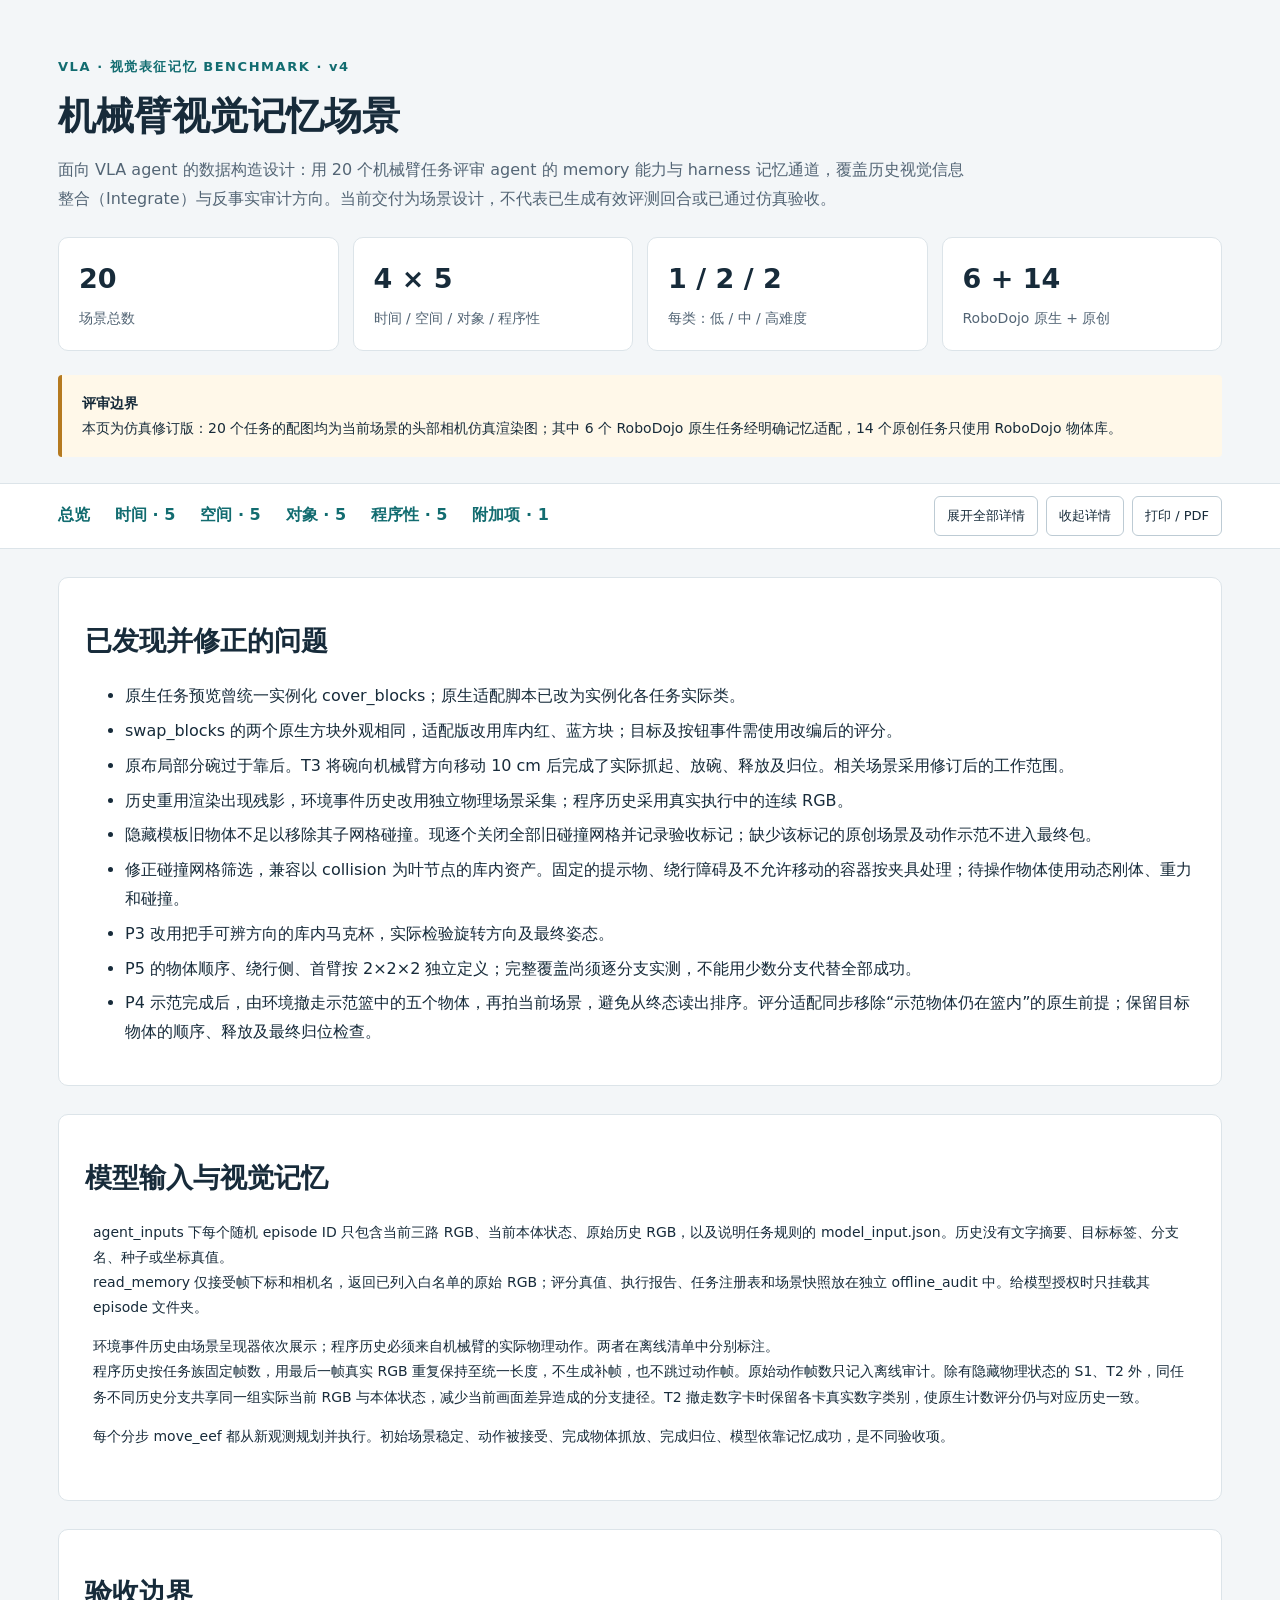
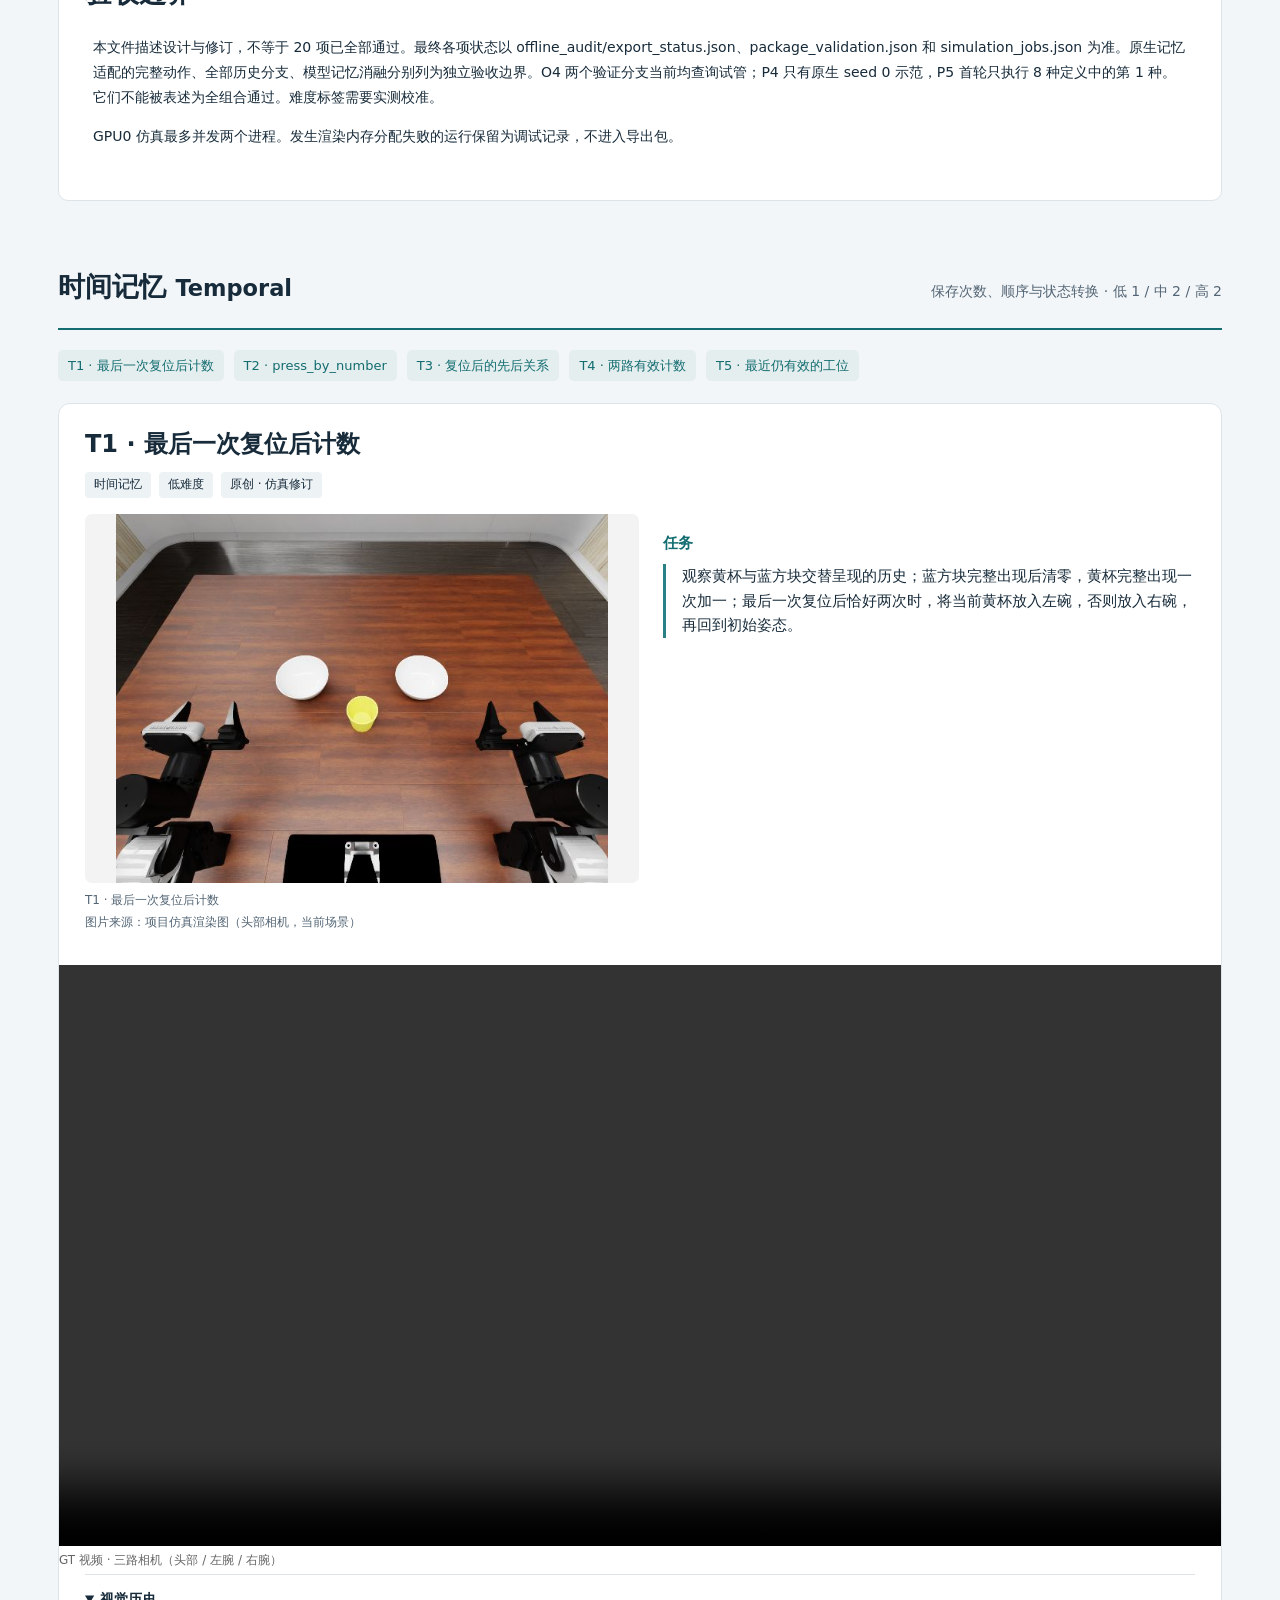
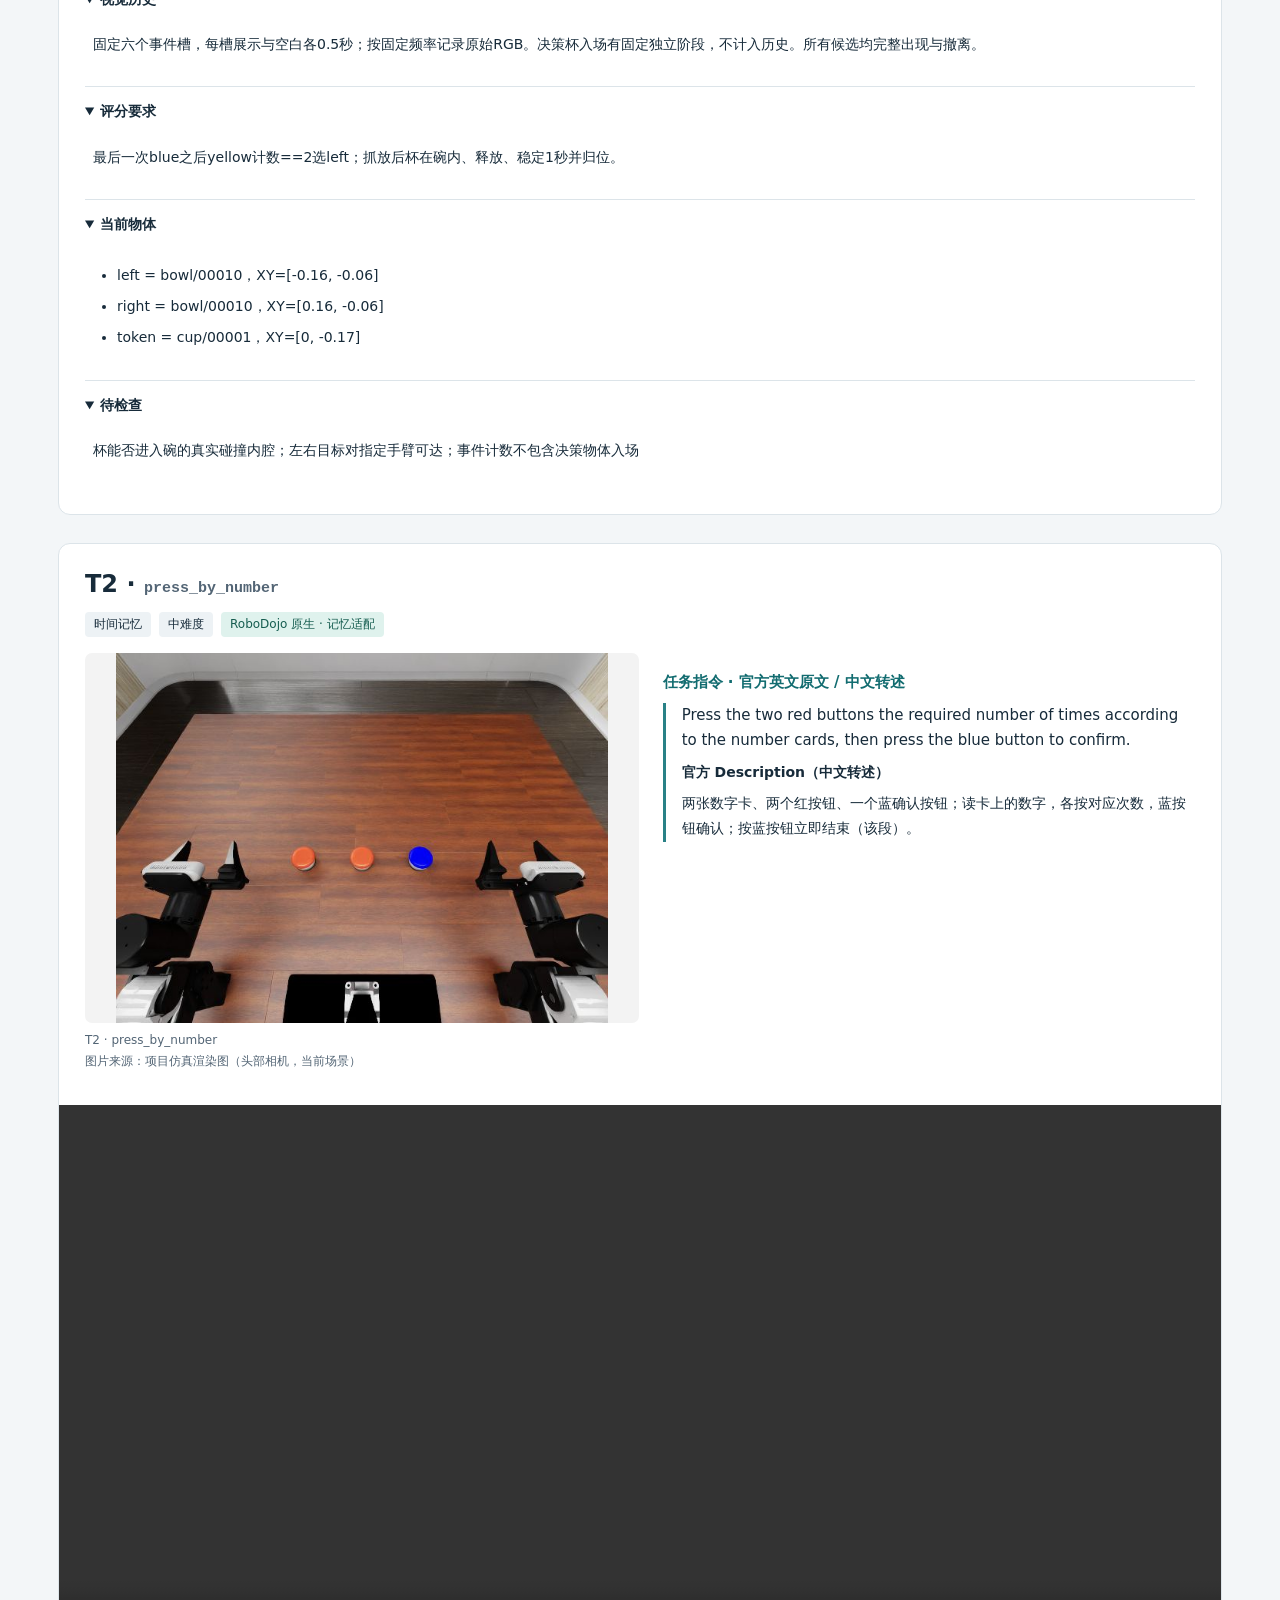
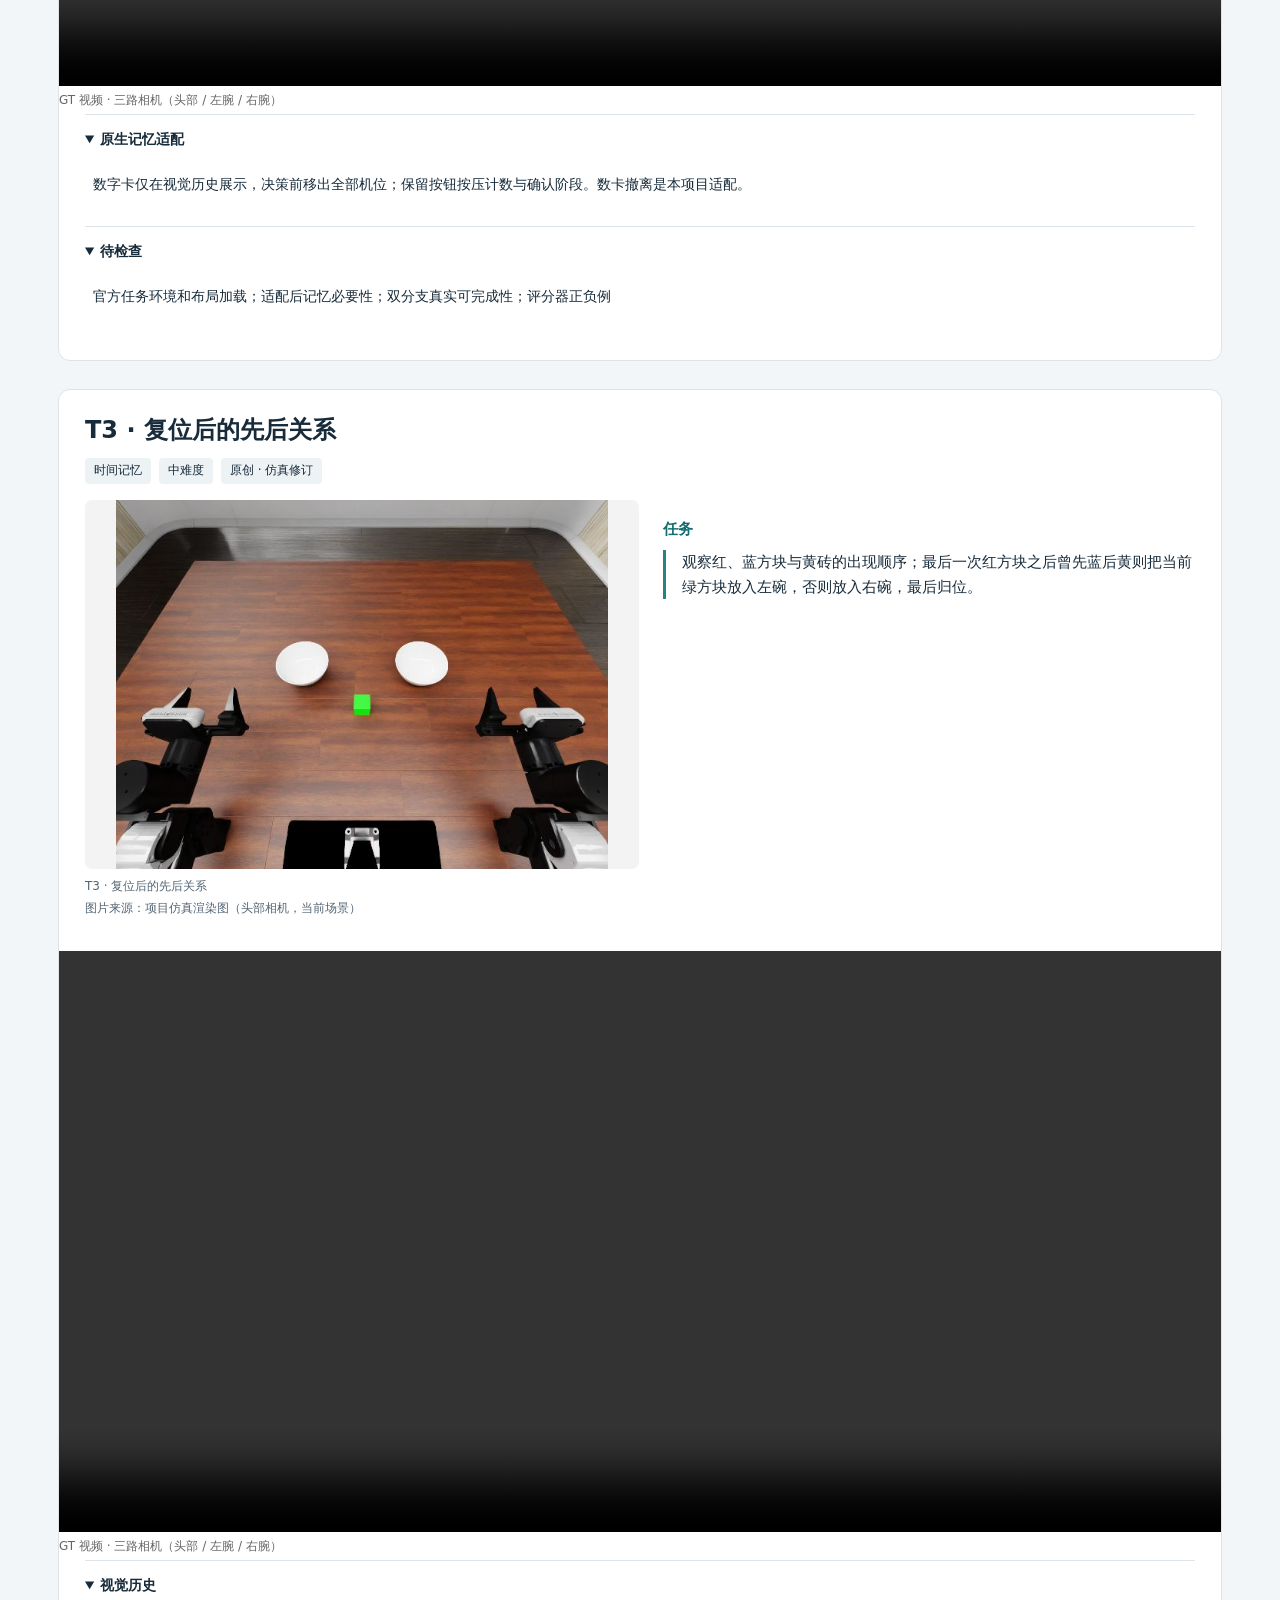
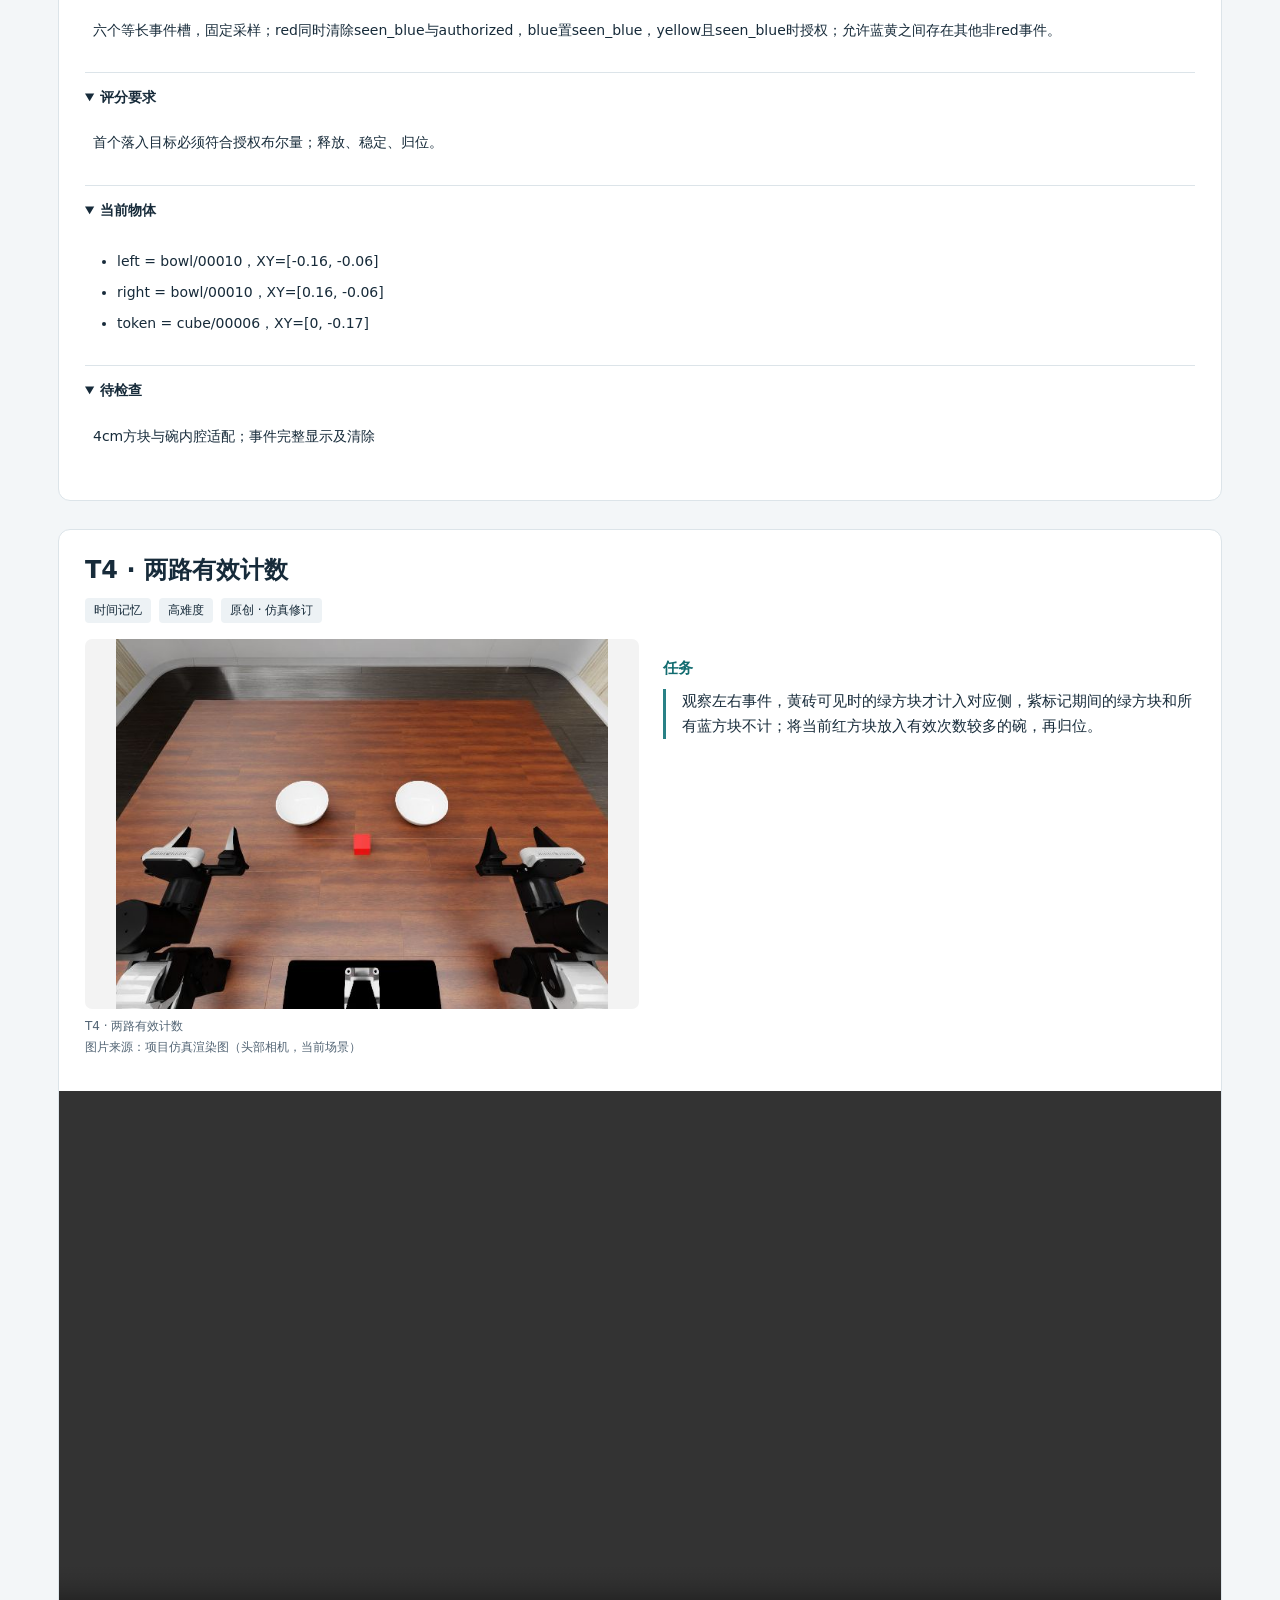
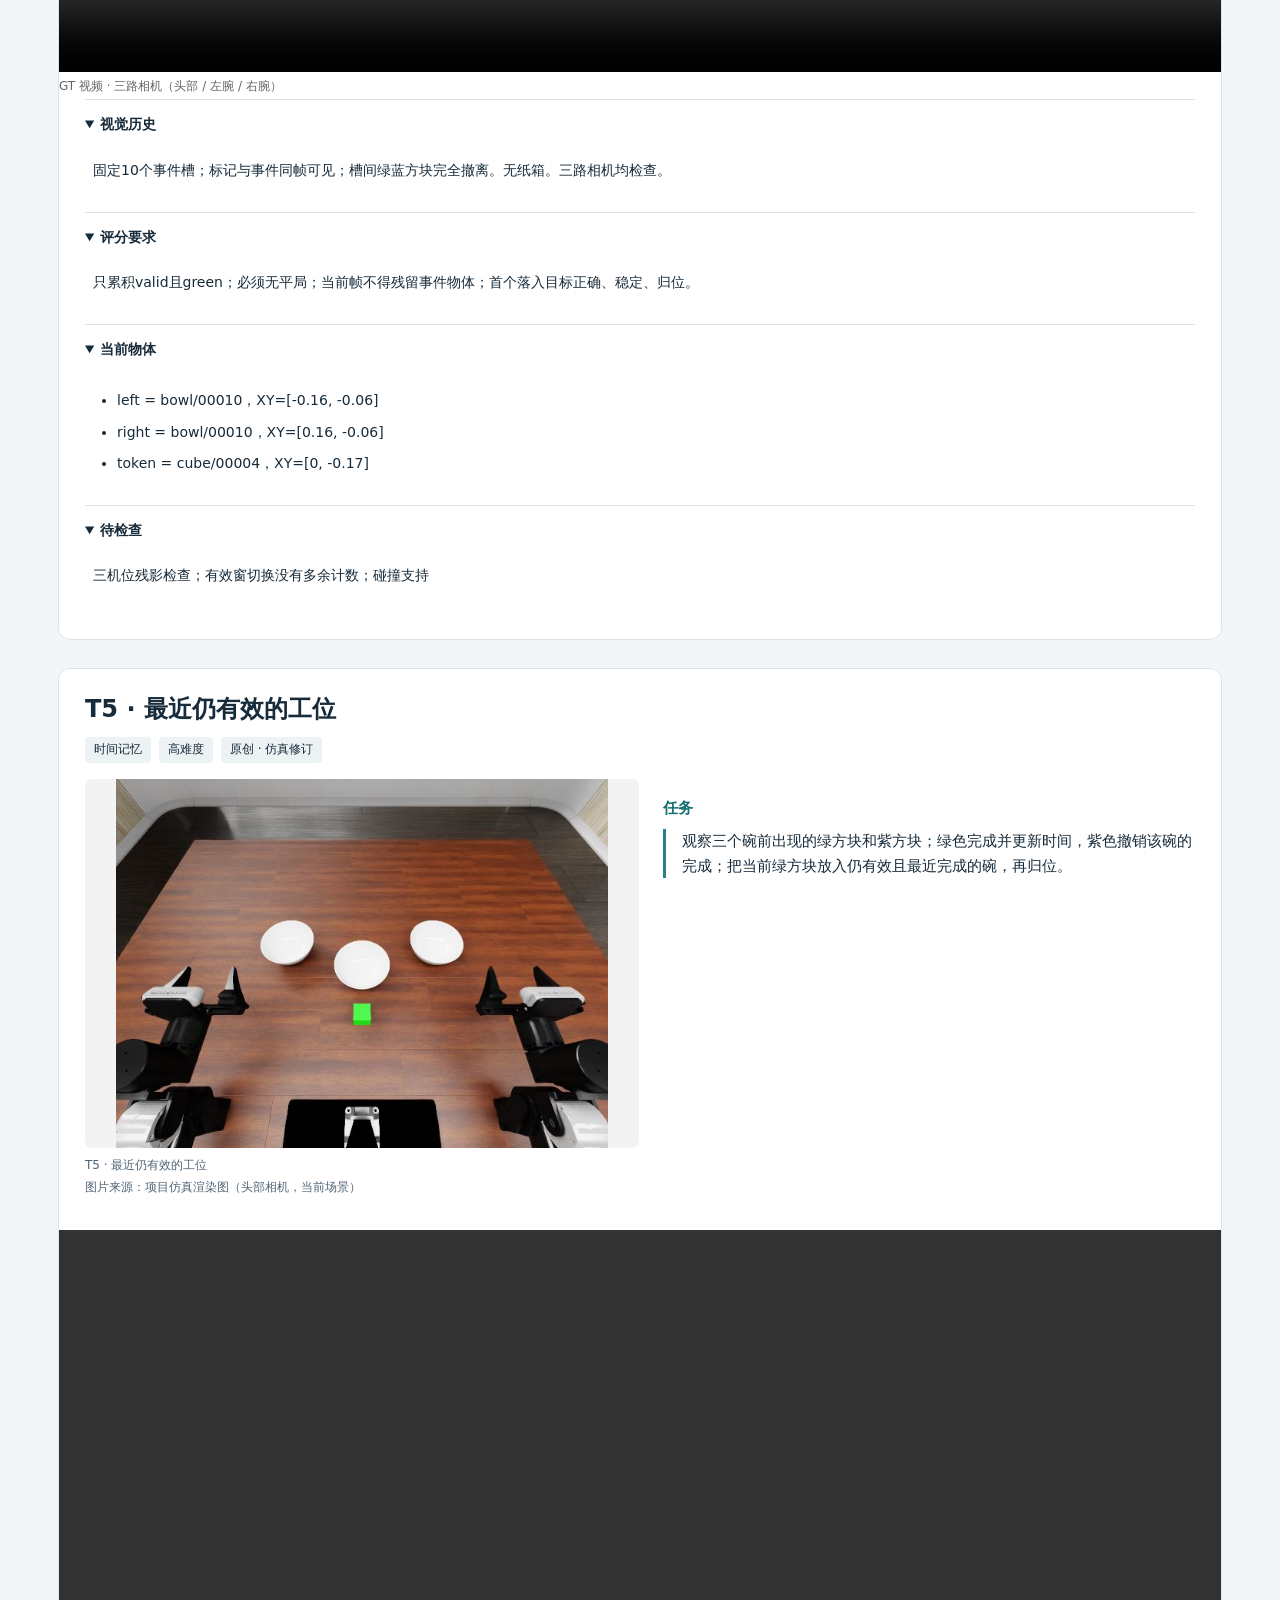
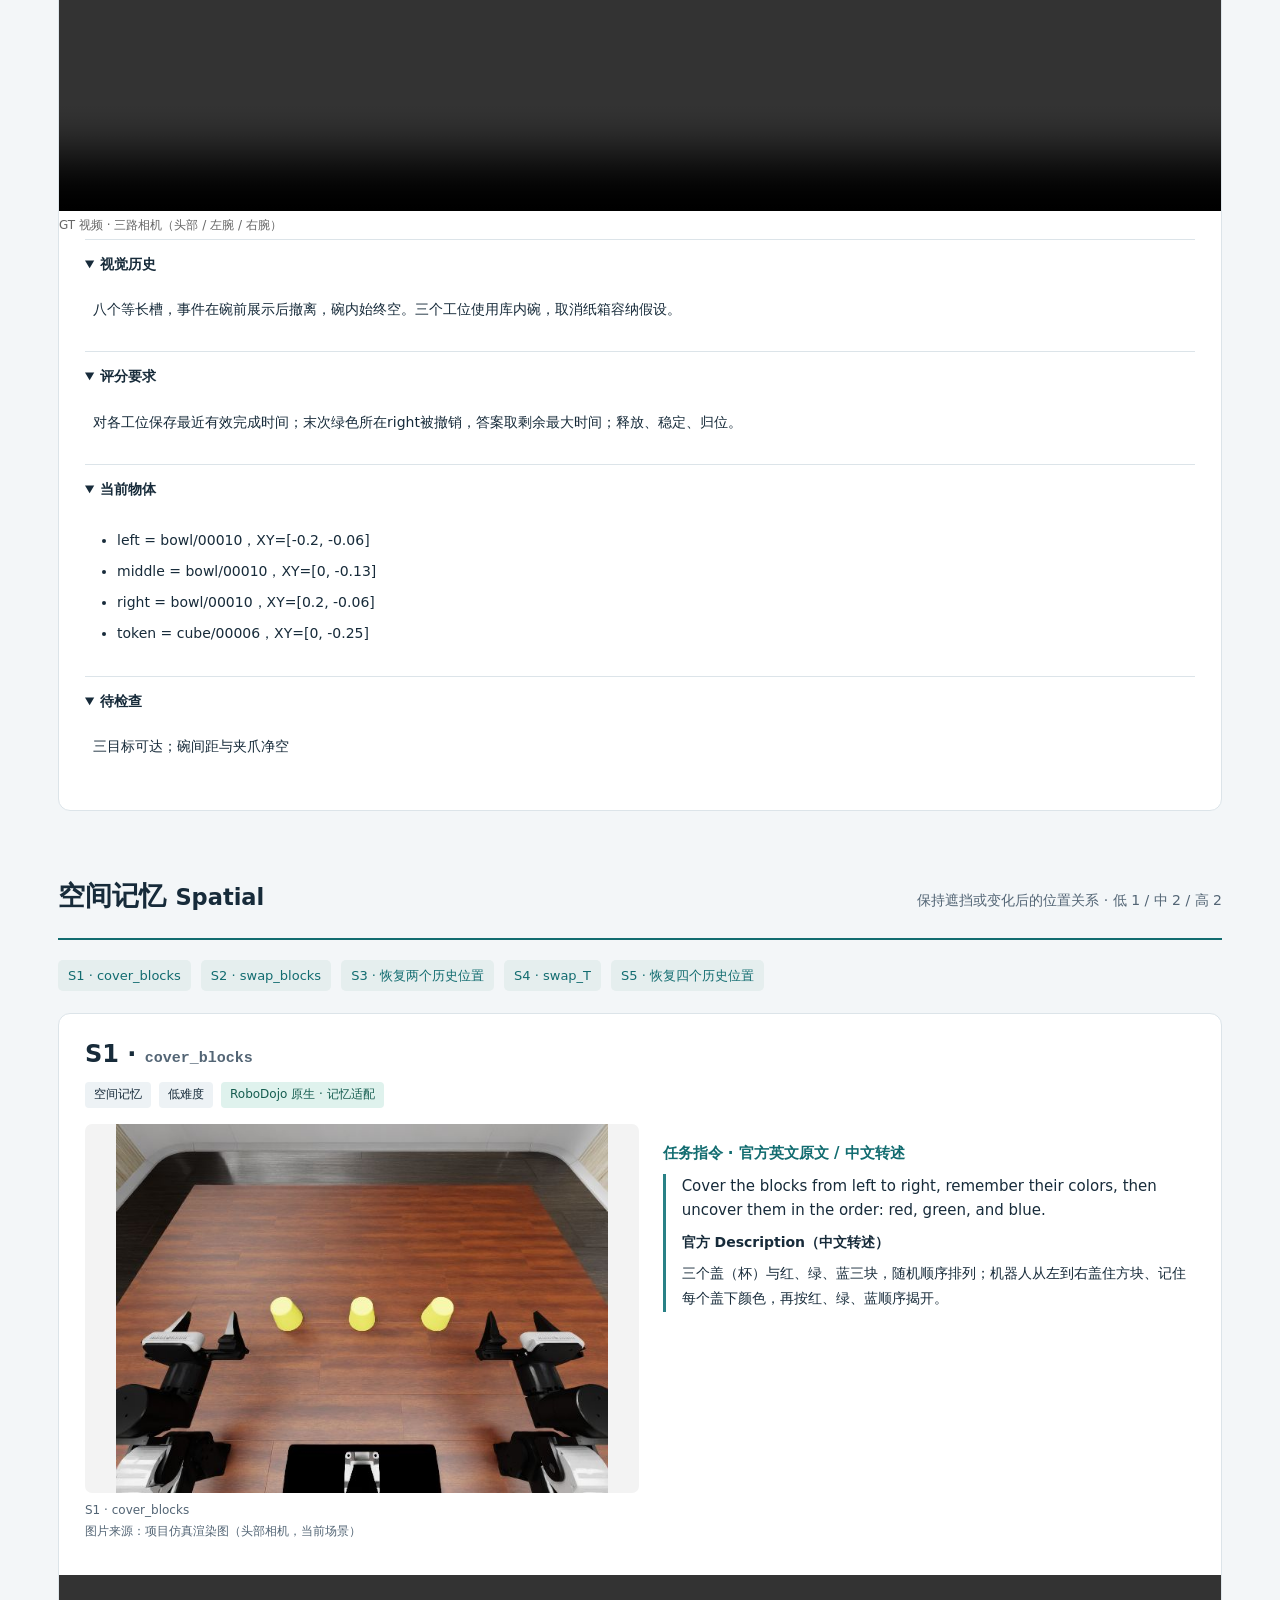
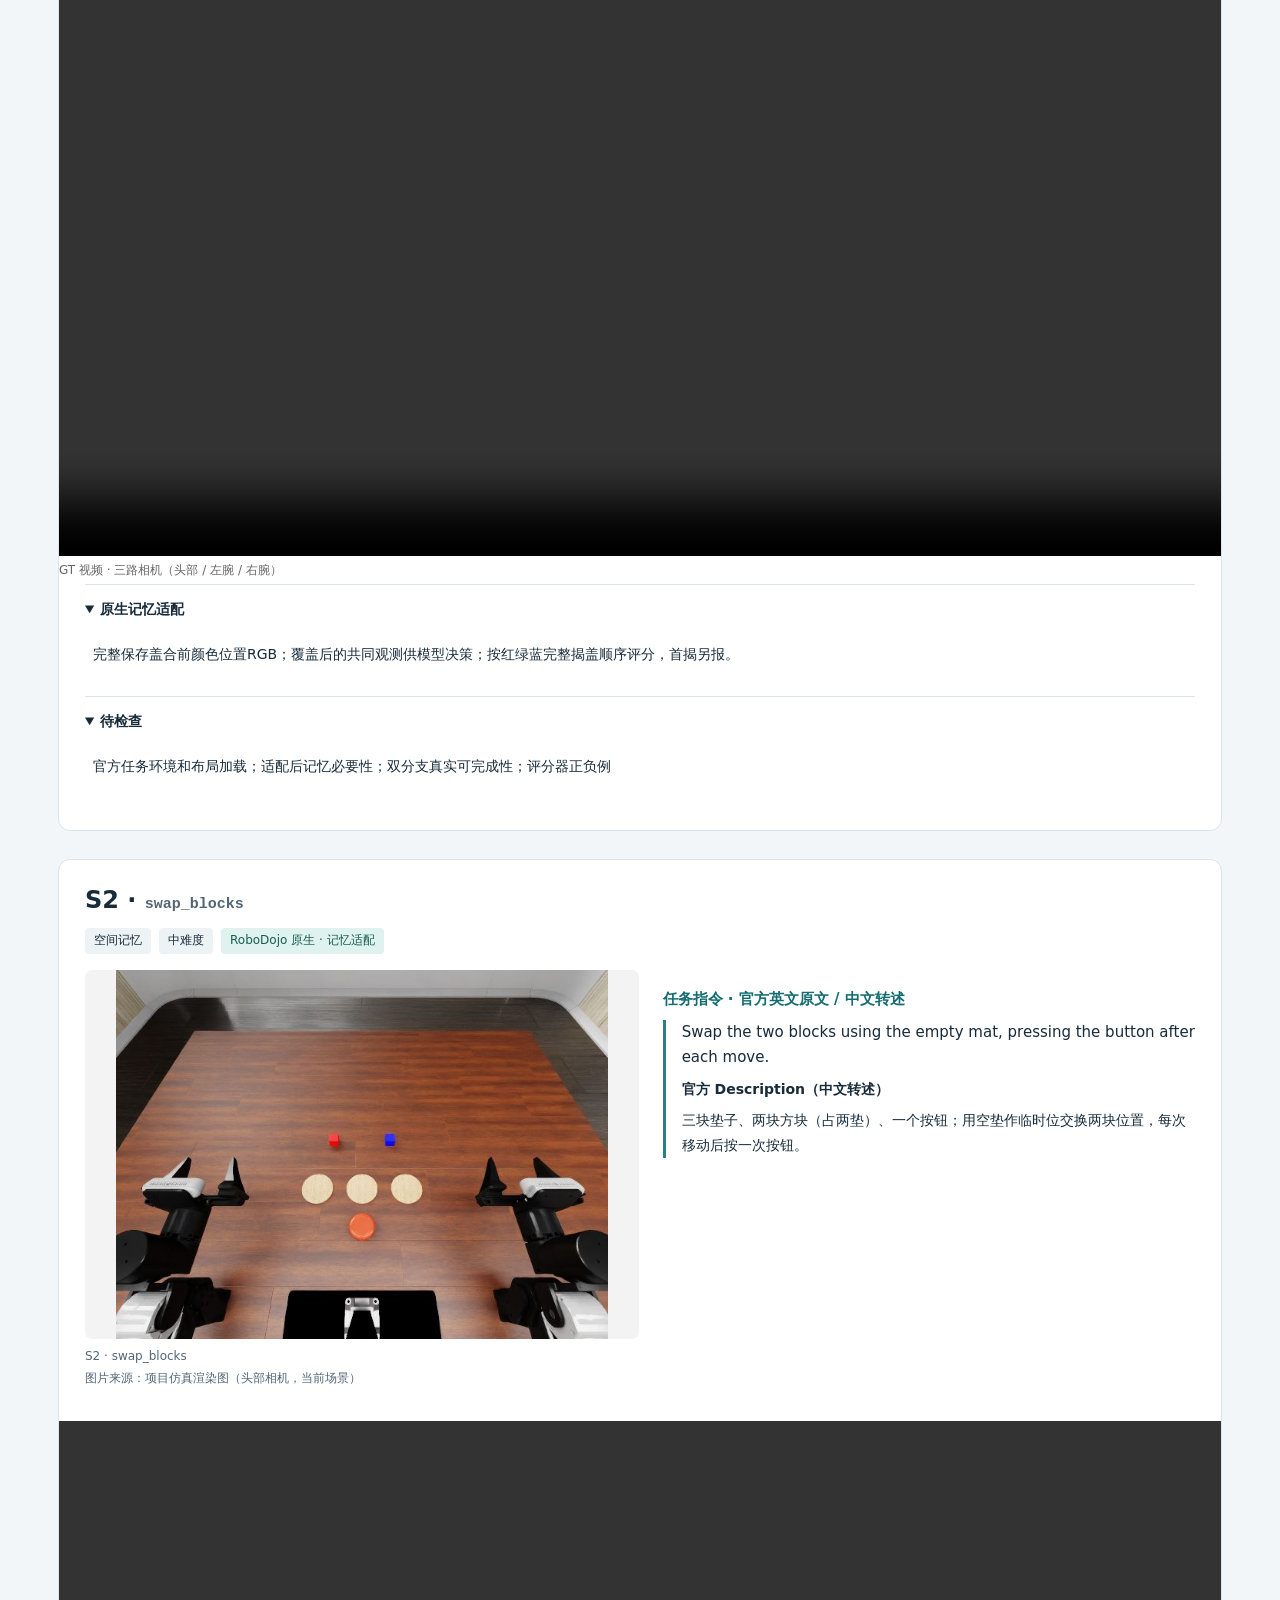
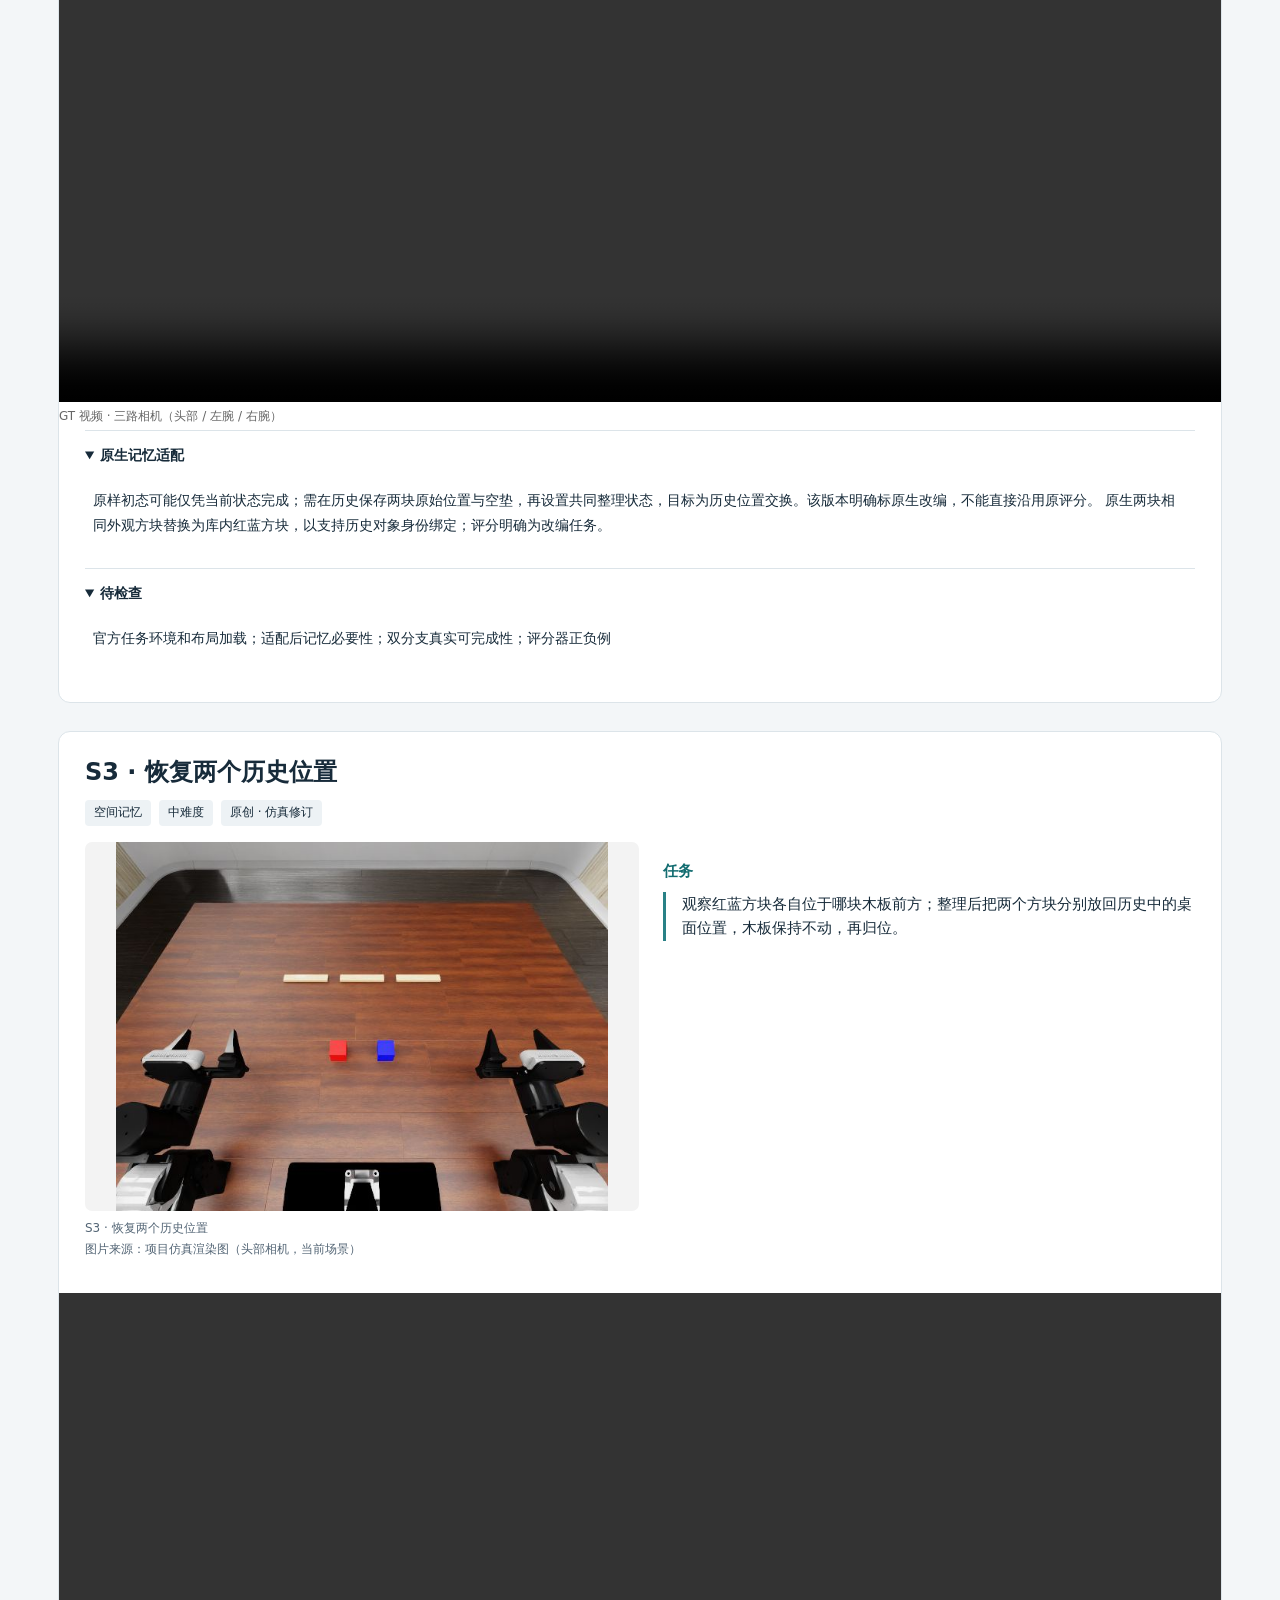
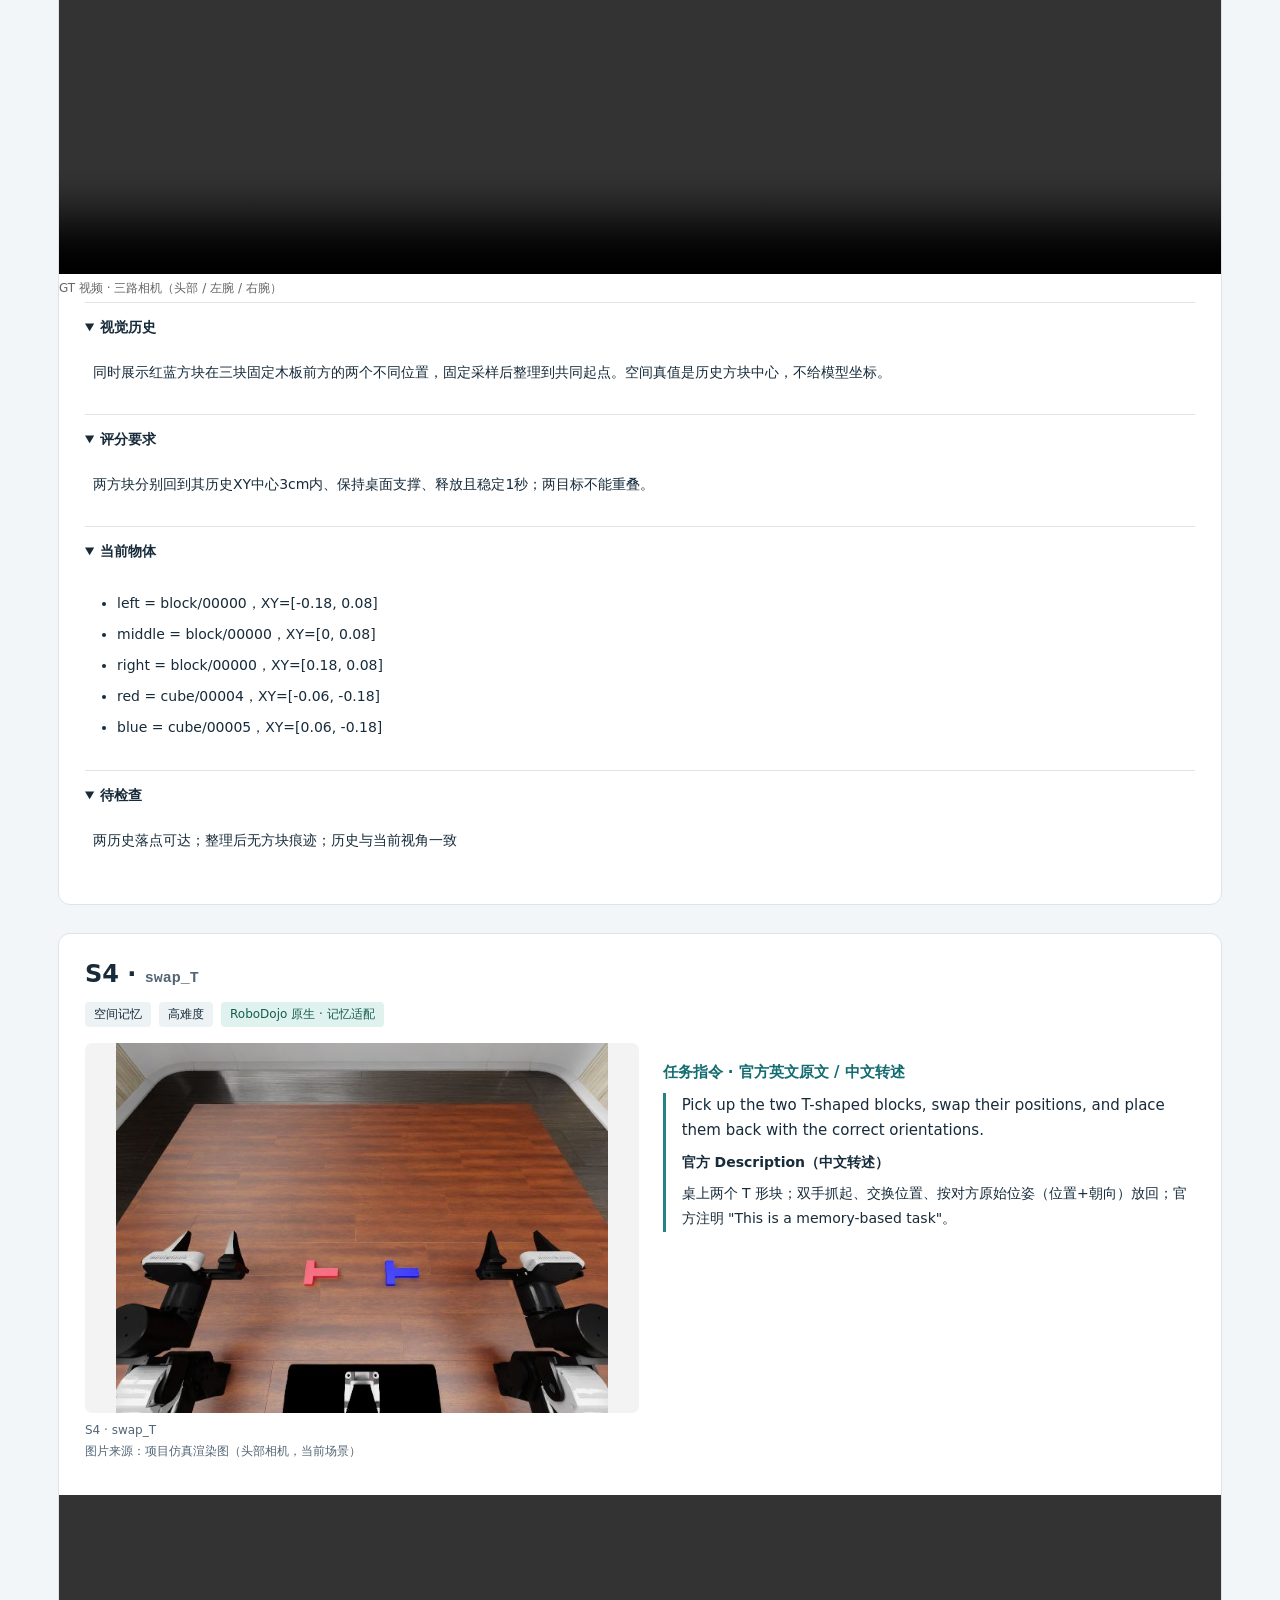
==== scenarios/index.html @ 6e8a07eb "scenarios: add GT video blocks to P4, S2, S5 — all 20 cards covered" ====
<!doctype html><html lang="zh-CN"><head><meta charset="utf-8"><meta name="viewport" content="width=device-width, initial-scale=1"><title>机械臂视觉记忆场景 v4 · 20 场景评审</title><style>
:root{--ink:#172b3a;--muted:#536575;--line:#dce4e9;--accent:#126c70;--paper:#fff;--bg:#f3f6f8}*{box-sizing:border-box}html{scroll-padding-top:85px}body{margin:0;background:var(--bg);color:var(--ink);font:16px/1.8 system-ui,-apple-system,"Segoe UI","Microsoft YaHei",sans-serif}a{color:var(--accent);text-decoration:none}a:hover{text-decoration:underline}main,.nav-inner{max-width:1220px;margin:auto;padding:0 28px}header{padding:55px 0 26px}.eyebrow{color:var(--accent);font-size:13px;font-weight:700;letter-spacing:.12em}h1{font-size:38px;line-height:1.3;margin:14px 0}h2{font-size:27px;line-height:1.4}h3{font-size:24px;margin:0;line-height:1.5}h4{margin:16px 0 5px;font-size:15px;color:var(--accent)}p{margin:8px 0 14px}header>p{max-width:920px;color:var(--muted)}.stats{display:grid;grid-template-columns:repeat(4,1fr);gap:14px;margin:24px 0}.stat{padding:17px 20px;background:white;border:1px solid var(--line);border-radius:10px}.stat strong{font-size:27px;display:block}.stat span{font-size:14px;color:var(--muted)}nav{position:sticky;top:0;z-index:5;background:#fff;border-block:1px solid var(--line)}.nav-inner{display:flex;gap:25px;align-items:center;flex-wrap:wrap;padding-block:12px}nav a{font-weight:650}button{background:#fff;border:1px solid #bdcbd4;border-radius:6px;padding:7px 12px;color:var(--ink);font:inherit;font-size:13px;cursor:pointer}button:hover{background:#edf5f5}button:focus-visible,a:focus-visible,summary:focus-visible{outline:3px solid #0d8e99;outline-offset:4px}.actions{margin-left:auto;display:flex;gap:8px}.notice{background:#fff8e9;border-left:4px solid #b57a20;padding:16px 20px;border-radius:4px;font-size:14px}.conventions{margin:28px 0;background:#fff;border:1px solid var(--line);padding:22px 26px;border-radius:10px}.rules{display:grid;grid-template-columns:1fr 1fr;gap:16px 30px}.rules p{font-size:14px;margin:0}.group{margin-top:44px}.group-head{display:flex;align-items:baseline;justify-content:space-between;border-bottom:2px solid var(--accent);margin-bottom:20px}.group-head span{font-size:14px;color:var(--muted)}.index{display:flex;gap:10px;flex-wrap:wrap;margin:15px 0 22px}.index a{font-size:13px;background:#e5eeee;border-radius:5px;padding:4px 10px}.scene{background:#fff;border:1px solid var(--line);border-radius:12px;margin-bottom:28px;overflow:hidden;scroll-margin-top:85px}.scene-head{padding:22px 26px 16px}.code-name{font-family:ui-monospace,monospace;font-size:15px;overflow-wrap:anywhere;color:var(--muted)}.badges{display:flex;gap:8px;flex-wrap:wrap;margin-top:10px}.badge{font-size:12px;border-radius:4px;background:#edf2f5;padding:2px 9px}.native{background:#dff2ed;color:#165d50}.overview{display:grid;grid-template-columns:1.04fr 1fr;gap:24px;padding:0 26px 22px;align-items:start}figure{margin:0}img{display:block;width:100%;height:auto;aspect-ratio:1000/667;object-fit:contain;background:#f3f3f3;border-radius:7px}figcaption{font-size:12px;color:var(--muted);margin-top:7px;overflow-wrap:anywhere}.instruction{border-left:3px solid #298186;padding-left:16px;font-size:14px}.instruction blockquote{margin:7px 0;font-size:15px;line-height:1.65}.instruction p{margin:6px 0}.flow{font-size:14px}.freeze{font-size:14px;background:#eff6f5;padding:12px 15px;margin-top:15px;border-radius:6px}.folds{padding:0 26px 22px}details{border-top:1px solid var(--line)}summary{cursor:pointer;padding:12px 0;font-weight:650;font-size:14px}.detail-body{padding:0 8px 15px;font-size:14px;overflow-wrap:anywhere}.detail-body p{white-space:pre-line}.detail-body ul,.detail-body ol{padding-left:24px}li{margin:6px 0}blockquote{margin-left:0}footer{padding:25px 0 45px;color:var(--muted);font-size:13px}.o2-note{margin:0 26px 20px}code{overflow-wrap:anywhere}@media(max-width:800px){main,.nav-inner{padding-inline:16px}.stats{grid-template-columns:1fr 1fr}.overview,.rules{grid-template-columns:1fr}.nav-inner{gap:13px}.actions{margin-left:0}h1{font-size:29px}.scene-head,.folds{padding-inline:18px}.overview{padding-inline:18px}.group-head{display:block}nav{position:static}html{scroll-padding-top:15px}}@media print{@page{size:A4;margin:14mm}body{background:white;font-size:10pt}main{max-width:none;padding:0}nav,.actions,.index{display:none}header{padding:0}h1{font-size:25pt}.stats{gap:6px}.stat{padding:8px}.stat strong{font-size:18pt}.scene{break-before:page;border:0;border-radius:0;overflow:visible}.scene-head,.overview,.folds{padding-inline:0}.overview{grid-template-columns:1fr 1fr;gap:14px}.scene h3{font-size:18pt}details,summary,.detail-body{display:block}details::details-content{display:block!important;content-visibility:visible!important}summary{font-size:11pt}.detail-body,.flow,.instruction,.freeze{font-size:10pt}figure,.notice,.freeze{break-inside:avoid}.group-head{break-after:avoid}.o2-note{margin-inline:0}a{color:inherit}footer{padding:12px 0}}
.task-video{margin:10px 0 2px}
.task-video video{width:100%;height:auto;display:block;background:#000}
.video-caption{font-size:12px;color:#666;margin:4px 0 0}
</style></head><body><main id="top"><header><div class="eyebrow">VLA · 视觉表征记忆 BENCHMARK · v4</div><h1>机械臂视觉记忆场景</h1><p>面向 VLA agent 的数据构造设计：用 20 个机械臂任务评审 agent 的 memory 能力与 harness 记忆通道，覆盖历史视觉信息整合（Integrate）与反事实审计方向。当前交付为场景设计，不代表已生成有效评测回合或已通过仿真验收。</p><div class="stats"><div class="stat"><strong>20</strong><span>场景总数</span></div><div class="stat"><strong>4 × 5</strong><span>时间 / 空间 / 对象 / 程序性</span></div><div class="stat"><strong>1 / 2 / 2</strong><span>每类：低 / 中 / 高难度</span></div><div class="stat"><strong>6 + 14</strong><span>RoboDojo 原生 + 原创</span></div></div><aside class="notice"><strong>评审边界</strong><br>本页为仿真修订版：20 个任务的配图均为当前场景的头部相机仿真渲染图；其中 6 个 RoboDojo 原生任务经明确记忆适配，14 个原创任务只使用 RoboDojo 物体库。</aside></header></main>
<nav aria-label="场景分类导航"><div class="nav-inner"><a href="#top">总览</a><a href="#group-T">时间 · 5</a><a href="#group-S">空间 · 5</a><a href="#group-O">对象 · 5</a><a href="#group-P">程序性 · 5</a><a href="#appendix">附加项 · 1</a><div class="actions"><button id="expand" type="button">展开全部详情</button><button id="collapse" type="button">收起详情</button><button id="print" type="button">打印 / PDF</button></div></div></nav><main>
<section class="conventions"><h2>已发现并修正的问题</h2><ul><li>原生任务预览曾统一实例化 cover_blocks；原生适配脚本已改为实例化各任务实际类。</li><li>swap_blocks 的两个原生方块外观相同，适配版改用库内红、蓝方块；目标及按钮事件需使用改编后的评分。</li><li>原布局部分碗过于靠后。T3 将碗向机械臂方向移动 10 cm 后完成了实际抓起、放碗、释放及归位。相关场景采用修订后的工作范围。</li><li>历史重用渲染出现残影，环境事件历史改用独立物理场景采集；程序历史采用真实执行中的连续 RGB。</li><li>隐藏模板旧物体不足以移除其子网格碰撞。现逐个关闭全部旧碰撞网格并记录验收标记；缺少该标记的原创场景及动作示范不进入最终包。</li><li>修正碰撞网格筛选，兼容以 collision 为叶节点的库内资产。固定的提示物、绕行障碍及不允许移动的容器按夹具处理；待操作物体使用动态刚体、重力和碰撞。</li><li>P3 改用把手可辨方向的库内马克杯，实际检验旋转方向及最终姿态。</li><li>P5 的物体顺序、绕行侧、首臂按 2×2×2 独立定义；完整覆盖尚须逐分支实测，不能用少数分支代替全部成功。</li><li>P4 示范完成后，由环境撤走示范篮中的五个物体，再拍当前场景，避免从终态读出排序。评分适配同步移除“示范物体仍在篮内”的原生前提；保留目标物体的顺序、释放及最终归位检查。</li></ul></section>
<section class="conventions"><h2>模型输入与视觉记忆</h2><div class="detail-body"><p>agent_inputs 下每个随机 episode ID 只包含当前三路 RGB、当前本体状态、原始历史 RGB，以及说明任务规则的 model_input.json。历史没有文字摘要、目标标签、分支名、种子或坐标真值。
read_memory 仅接受帧下标和相机名，返回已列入白名单的原始 RGB；评分真值、执行报告、任务注册表和场景快照放在独立 offline_audit 中。给模型授权时只挂载其 episode 文件夹。</p><p>环境事件历史由场景呈现器依次展示；程序历史必须来自机械臂的实际物理动作。两者在离线清单中分别标注。
程序历史按任务族固定帧数，用最后一帧真实 RGB 重复保持至统一长度，不生成补帧，也不跳过动作帧。原始动作帧数只记入离线审计。除有隐藏物理状态的 S1、T2 外，同任务不同历史分支共享同一组实际当前 RGB 与本体状态，减少当前画面差异造成的分支捷径。T2 撤走数字卡时保留各卡真实数字类别，使原生计数评分仍与对应历史一致。</p><p>每个分步 move_eef 都从新观测规划并执行。初始场景稳定、动作被接受、完成物体抓放、完成归位、模型依靠记忆成功，是不同验收项。</p></div></section>
<section class="conventions"><h2>验收边界</h2><div class="detail-body"><p>本文件描述设计与修订，不等于 20 项已全部通过。最终各项状态以 offline_audit/export_status.json、package_validation.json 和 simulation_jobs.json 为准。原生记忆适配的完整动作、全部历史分支、模型记忆消融分别列为独立验收边界。O4 两个验证分支当前均查询试管；P4 只有原生 seed 0 示范，P5 首轮只执行 8 种定义中的第 1 种。它们不能被表述为全组合通过。难度标签需要实测校准。</p><p>GPU0 仿真最多并发两个进程。发生渲染内存分配失败的运行保留为调试记录，不进入导出包。</p></div></section>
<section class="group" id="group-T"><div class="group-head"><h2>时间记忆 <small>Temporal</small></h2><span>保存次数、顺序与状态转换 · 低 1 / 中 2 / 高 2</span></div><div class="index"><a href="#T1">T1 · 最后一次复位后计数</a><a href="#T2">T2 · press_by_number</a><a href="#T3">T3 · 复位后的先后关系</a><a href="#T4">T4 · 两路有效计数</a><a href="#T5">T5 · 最近仍有效的工位</a></div>
<article class="scene" id="T1" data-category="时间" data-difficulty="低" data-origin="原创"><div class="scene-head"><h3>T1 · 最后一次复位后计数</h3><div class="badges"><span class="badge">时间记忆</span><span class="badge">低难度</span><span class="badge">原创 · 仿真修订</span></div></div>
<div class="overview"><figure><img src="[data-uri]" width="640" height="480" alt="T1 · 最后一次复位后计数当前场景头部相机仿真渲染图"><figcaption>T1 · 最后一次复位后计数<br>图片来源：项目仿真渲染图（头部相机，当前场景）</figcaption></figure><div><h4>任务</h4><div class="instruction"><blockquote>观察黄杯与蓝方块交替呈现的历史；蓝方块完整出现后清零，黄杯完整出现一次加一；最后一次复位后恰好两次时，将当前黄杯放入左碗，否则放入右碗，再回到初始姿态。</blockquote></div></div></div><div class="task-video"><video controls preload="metadata" src="../videos/T1_GT.mp4"></video><p class="video-caption">GT 视频 · 三路相机（头部 / 左腕 / 右腕）</p></div>
<div class="folds">
<details open><summary>视觉历史</summary><div class="detail-body"><p>固定六个事件槽，每槽展示与空白各0.5秒；按固定频率记录原始RGB。决策杯入场有固定独立阶段，不计入历史。所有候选均完整出现与撤离。</p></div></details>
<details open><summary>评分要求</summary><div class="detail-body"><p>最后一次blue之后yellow计数==2选left；抓放后杯在碗内、释放、稳定1秒并归位。</p></div></details>
<details open><summary>当前物体</summary><div class="detail-body"><ul><li>left = bowl/00010，XY=[-0.16, -0.06]</li><li>right = bowl/00010，XY=[0.16, -0.06]</li><li>token = cup/00001，XY=[0, -0.17]</li></ul></div></details>
<details open><summary>待检查</summary><div class="detail-body"><p>杯能否进入碗的真实碰撞内腔；左右目标对指定手臂可达；事件计数不包含决策物体入场</p></div></details>
</div></article>
<article class="scene" id="T2" data-category="时间" data-difficulty="中" data-origin="原生"><div class="scene-head"><h3>T2 · <span class="code-name">press_by_number</span></h3><div class="badges"><span class="badge">时间记忆</span><span class="badge">中难度</span><span class="badge native">RoboDojo 原生 · 记忆适配</span></div></div>
<div class="overview"><figure><img src="[data-uri]" width="640" height="480" alt="T2 · press_by_number当前场景头部相机仿真渲染图"><figcaption>T2 · press_by_number<br>图片来源：项目仿真渲染图（头部相机，当前场景）</figcaption></figure><div><h4>任务指令 · 官方英文原文 / 中文转述</h4><div class="instruction"><blockquote>Press the two red buttons the required number of times according to the number cards, then press the blue button to confirm.</blockquote>
<p><strong>官方 Description（中文转述）</strong></p>
<p>两张数字卡、两个红按钮、一个蓝确认按钮；读卡上的数字，各按对应次数，蓝按钮确认；按蓝按钮立即结束（该段）。</p></div></div></div><div class="task-video"><video controls preload="metadata" src="../videos/T2_GT.mp4"></video><p class="video-caption">GT 视频 · 三路相机（头部 / 左腕 / 右腕）</p></div>
<div class="folds">
<details open><summary>原生记忆适配</summary><div class="detail-body"><p>数字卡仅在视觉历史展示，决策前移出全部机位；保留按钮按压计数与确认阶段。数卡撤离是本项目适配。</p></div></details>
<details open><summary>待检查</summary><div class="detail-body"><p>官方任务环境和布局加载；适配后记忆必要性；双分支真实可完成性；评分器正负例</p></div></details>
</div></article>
<article class="scene" id="T3" data-category="时间" data-difficulty="中" data-origin="原创"><div class="scene-head"><h3>T3 · 复位后的先后关系</h3><div class="badges"><span class="badge">时间记忆</span><span class="badge">中难度</span><span class="badge">原创 · 仿真修订</span></div></div>
<div class="overview"><figure><img src="[data-uri]" width="640" height="480" alt="T3 · 复位后的先后关系当前场景头部相机仿真渲染图"><figcaption>T3 · 复位后的先后关系<br>图片来源：项目仿真渲染图（头部相机，当前场景）</figcaption></figure><div><h4>任务</h4><div class="instruction"><blockquote>观察红、蓝方块与黄砖的出现顺序；最后一次红方块之后曾先蓝后黄则把当前绿方块放入左碗，否则放入右碗，最后归位。</blockquote></div></div></div><div class="task-video"><video controls preload="metadata" src="../videos/T3_GT.mp4"></video><p class="video-caption">GT 视频 · 三路相机（头部 / 左腕 / 右腕）</p></div>
<div class="folds">
<details open><summary>视觉历史</summary><div class="detail-body"><p>六个等长事件槽，固定采样；red同时清除seen_blue与authorized，blue置seen_blue，yellow且seen_blue时授权；允许蓝黄之间存在其他非red事件。</p></div></details>
<details open><summary>评分要求</summary><div class="detail-body"><p>首个落入目标必须符合授权布尔量；释放、稳定、归位。</p></div></details>
<details open><summary>当前物体</summary><div class="detail-body"><ul><li>left = bowl/00010，XY=[-0.16, -0.06]</li><li>right = bowl/00010，XY=[0.16, -0.06]</li><li>token = cube/00006，XY=[0, -0.17]</li></ul></div></details>
<details open><summary>待检查</summary><div class="detail-body"><p>4cm方块与碗内腔适配；事件完整显示及清除</p></div></details>
</div></article>
<article class="scene" id="T4" data-category="时间" data-difficulty="高" data-origin="原创"><div class="scene-head"><h3>T4 · 两路有效计数</h3><div class="badges"><span class="badge">时间记忆</span><span class="badge">高难度</span><span class="badge">原创 · 仿真修订</span></div></div>
<div class="overview"><figure><img src="[data-uri]" width="640" height="480" alt="T4 · 两路有效计数当前场景头部相机仿真渲染图"><figcaption>T4 · 两路有效计数<br>图片来源：项目仿真渲染图（头部相机，当前场景）</figcaption></figure><div><h4>任务</h4><div class="instruction"><blockquote>观察左右事件，黄砖可见时的绿方块才计入对应侧，紫标记期间的绿方块和所有蓝方块不计；将当前红方块放入有效次数较多的碗，再归位。</blockquote></div></div></div><div class="task-video"><video controls preload="metadata" src="../videos/T4_GT.mp4"></video><p class="video-caption">GT 视频 · 三路相机（头部 / 左腕 / 右腕）</p></div>
<div class="folds">
<details open><summary>视觉历史</summary><div class="detail-body"><p>固定10个事件槽；标记与事件同帧可见；槽间绿蓝方块完全撤离。无纸箱。三路相机均检查。</p></div></details>
<details open><summary>评分要求</summary><div class="detail-body"><p>只累积valid且green；必须无平局；当前帧不得残留事件物体；首个落入目标正确、稳定、归位。</p></div></details>
<details open><summary>当前物体</summary><div class="detail-body"><ul><li>left = bowl/00010，XY=[-0.16, -0.06]</li><li>right = bowl/00010，XY=[0.16, -0.06]</li><li>token = cube/00004，XY=[0, -0.17]</li></ul></div></details>
<details open><summary>待检查</summary><div class="detail-body"><p>三机位残影检查；有效窗切换没有多余计数；碰撞支持</p></div></details>
</div></article>
<article class="scene" id="T5" data-category="时间" data-difficulty="高" data-origin="原创"><div class="scene-head"><h3>T5 · 最近仍有效的工位</h3><div class="badges"><span class="badge">时间记忆</span><span class="badge">高难度</span><span class="badge">原创 · 仿真修订</span></div></div>
<div class="overview"><figure><img src="[data-uri]" width="640" height="480" alt="T5 · 最近仍有效的工位当前场景头部相机仿真渲染图"><figcaption>T5 · 最近仍有效的工位<br>图片来源：项目仿真渲染图（头部相机，当前场景）</figcaption></figure><div><h4>任务</h4><div class="instruction"><blockquote>观察三个碗前出现的绿方块和紫方块；绿色完成并更新时间，紫色撤销该碗的完成；把当前绿方块放入仍有效且最近完成的碗，再归位。</blockquote></div></div></div><div class="task-video"><video controls preload="metadata" src="../videos/T5_GT.mp4"></video><p class="video-caption">GT 视频 · 三路相机（头部 / 左腕 / 右腕）</p></div>
<div class="folds">
<details open><summary>视觉历史</summary><div class="detail-body"><p>八个等长槽，事件在碗前展示后撤离，碗内始终空。三个工位使用库内碗，取消纸箱容纳假设。</p></div></details>
<details open><summary>评分要求</summary><div class="detail-body"><p>对各工位保存最近有效完成时间；末次绿色所在right被撤销，答案取剩余最大时间；释放、稳定、归位。</p></div></details>
<details open><summary>当前物体</summary><div class="detail-body"><ul><li>left = bowl/00010，XY=[-0.2, -0.06]</li><li>middle = bowl/00010，XY=[0, -0.13]</li><li>right = bowl/00010，XY=[0.2, -0.06]</li><li>token = cube/00006，XY=[0, -0.25]</li></ul></div></details>
<details open><summary>待检查</summary><div class="detail-body"><p>三目标可达；碗间距与夹爪净空</p></div></details>
</div></article>
</section>
<section class="group" id="group-S"><div class="group-head"><h2>空间记忆 <small>Spatial</small></h2><span>保持遮挡或变化后的位置关系 · 低 1 / 中 2 / 高 2</span></div><div class="index"><a href="#S1">S1 · cover_blocks</a><a href="#S2">S2 · swap_blocks</a><a href="#S3">S3 · 恢复两个历史位置</a><a href="#S4">S4 · swap_T</a><a href="#S5">S5 · 恢复四个历史位置</a></div>
<article class="scene" id="S1" data-category="空间" data-difficulty="低" data-origin="原生"><div class="scene-head"><h3>S1 · <span class="code-name">cover_blocks</span></h3><div class="badges"><span class="badge">空间记忆</span><span class="badge">低难度</span><span class="badge native">RoboDojo 原生 · 记忆适配</span></div></div>
<div class="overview"><figure><img src="[data-uri]" width="640" height="480" alt="S1 · cover_blocks当前场景头部相机仿真渲染图"><figcaption>S1 · cover_blocks<br>图片来源：项目仿真渲染图（头部相机，当前场景）</figcaption></figure><div><h4>任务指令 · 官方英文原文 / 中文转述</h4><div class="instruction"><blockquote>Cover the blocks from left to right, remember their colors, then uncover them in the order: red, green, and blue.</blockquote>
<p><strong>官方 Description（中文转述）</strong></p>
<p>三个盖（杯）与红、绿、蓝三块，随机顺序排列；机器人从左到右盖住方块、记住每个盖下颜色，再按红、绿、蓝顺序揭开。</p></div></div></div><div class="task-video"><video controls preload="metadata" src="../videos/S1_GT.mp4"></video><p class="video-caption">GT 视频 · 三路相机（头部 / 左腕 / 右腕）</p></div>
<div class="folds">
<details open><summary>原生记忆适配</summary><div class="detail-body"><p>完整保存盖合前颜色位置RGB；覆盖后的共同观测供模型决策；按红绿蓝完整揭盖顺序评分，首揭另报。</p></div></details>
<details open><summary>待检查</summary><div class="detail-body"><p>官方任务环境和布局加载；适配后记忆必要性；双分支真实可完成性；评分器正负例</p></div></details>
</div></article>
<article class="scene" id="S2" data-category="空间" data-difficulty="中" data-origin="原生"><div class="scene-head"><h3>S2 · <span class="code-name">swap_blocks</span></h3><div class="badges"><span class="badge">空间记忆</span><span class="badge">中难度</span><span class="badge native">RoboDojo 原生 · 记忆适配</span></div></div>
<div class="overview"><figure><img src="[data-uri]" width="640" height="480" alt="S2 · swap_blocks当前场景头部相机仿真渲染图"><figcaption>S2 · swap_blocks<br>图片来源：项目仿真渲染图（头部相机，当前场景）</figcaption></figure><div><h4>任务指令 · 官方英文原文 / 中文转述</h4><div class="instruction"><blockquote>Swap the two blocks using the empty mat, pressing the button after each move.</blockquote>
<p><strong>官方 Description（中文转述）</strong></p>
<p>三块垫子、两块方块（占两垫）、一个按钮；用空垫作临时位交换两块位置，每次移动后按一次按钮。</p></div></div></div><div class="task-video"><video controls preload="metadata" src="../videos/S2_GT.mp4"></video><p class="video-caption">GT 视频 · 三路相机（头部 / 左腕 / 右腕）</p></div>
<div class="folds">
<details open><summary>原生记忆适配</summary><div class="detail-body"><p>原样初态可能仅凭当前状态完成；需在历史保存两块原始位置与空垫，再设置共同整理状态，目标为历史位置交换。该版本明确标原生改编，不能直接沿用原评分。 原生两块相同外观方块替换为库内红蓝方块，以支持历史对象身份绑定；评分明确为改编任务。</p></div></details>
<details open><summary>待检查</summary><div class="detail-body"><p>官方任务环境和布局加载；适配后记忆必要性；双分支真实可完成性；评分器正负例</p></div></details>
</div></article>
<article class="scene" id="S3" data-category="空间" data-difficulty="中" data-origin="原创"><div class="scene-head"><h3>S3 · 恢复两个历史位置</h3><div class="badges"><span class="badge">空间记忆</span><span class="badge">中难度</span><span class="badge">原创 · 仿真修订</span></div></div>
<div class="overview"><figure><img src="[data-uri]" width="640" height="480" alt="S3 · 恢复两个历史位置当前场景头部相机仿真渲染图"><figcaption>S3 · 恢复两个历史位置<br>图片来源：项目仿真渲染图（头部相机，当前场景）</figcaption></figure><div><h4>任务</h4><div class="instruction"><blockquote>观察红蓝方块各自位于哪块木板前方；整理后把两个方块分别放回历史中的桌面位置，木板保持不动，再归位。</blockquote></div></div></div><div class="task-video"><video controls preload="metadata" src="../videos/S3_GT.mp4"></video><p class="video-caption">GT 视频 · 三路相机（头部 / 左腕 / 右腕）</p></div>
<div class="folds">
<details open><summary>视觉历史</summary><div class="detail-body"><p>同时展示红蓝方块在三块固定木板前方的两个不同位置，固定采样后整理到共同起点。空间真值是历史方块中心，不给模型坐标。</p></div></details>
<details open><summary>评分要求</summary><div class="detail-body"><p>两方块分别回到其历史XY中心3cm内、保持桌面支撑、释放且稳定1秒；两目标不能重叠。</p></div></details>
<details open><summary>当前物体</summary><div class="detail-body"><ul><li>left = block/00000，XY=[-0.18, 0.08]</li><li>middle = block/00000，XY=[0, 0.08]</li><li>right = block/00000，XY=[0.18, 0.08]</li><li>red = cube/00004，XY=[-0.06, -0.18]</li><li>blue = cube/00005，XY=[0.06, -0.18]</li></ul></div></details>
<details open><summary>待检查</summary><div class="detail-body"><p>两历史落点可达；整理后无方块痕迹；历史与当前视角一致</p></div></details>
</div></article>
<article class="scene" id="S4" data-category="空间" data-difficulty="高" data-origin="原生"><div class="scene-head"><h3>S4 · <span class="code-name">swap_T</span></h3><div class="badges"><span class="badge">空间记忆</span><span class="badge">高难度</span><span class="badge native">RoboDojo 原生 · 记忆适配</span></div></div>
<div class="overview"><figure><img src="[data-uri]" width="640" height="480" alt="S4 · swap_T当前场景头部相机仿真渲染图"><figcaption>S4 · swap_T<br>图片来源：项目仿真渲染图（头部相机，当前场景）</figcaption></figure><div><h4>任务指令 · 官方英文原文 / 中文转述</h4><div class="instruction"><blockquote>Pick up the two T-shaped blocks, swap their positions, and place them back with the correct orientations.</blockquote>
<p><strong>官方 Description（中文转述）</strong></p>
<p>桌上两个 T 形块；双手抓起、交换位置、按对方原始位姿（位置+朝向）放回；官方注明 &quot;This is a memory-based task&quot;。</p></div></div></div><div class="task-video"><video controls preload="metadata" src="../videos/S4_GT.mp4"></video><p class="video-caption">GT 视频 · 三路相机（头部 / 左腕 / 右腕）</p></div>
<div class="folds">
<details open><summary>原生记忆适配</summary><div class="detail-body"><p>历史记录两T块的位置和不同朝向，决策共同整理；要求放回对方历史位姿。当前场景不能恢复历史目标；必须修改项目侧评分，标原生改编。</p></div></details>
<details open><summary>待检查</summary><div class="detail-body"><p>官方任务环境和布局加载；适配后记忆必要性；双分支真实可完成性；评分器正负例</p></div></details>
</div></article>
<article class="scene" id="S5" data-category="空间" data-difficulty="高" data-origin="原创"><div class="scene-head"><h3>S5 · 恢复四个历史位置</h3><div class="badges"><span class="badge">空间记忆</span><span class="badge">高难度</span><span class="badge">原创 · 仿真修订</span></div></div>
<div class="overview"><figure><img src="[data-uri]" width="640" height="480" alt="S5 · 恢复四个历史位置当前场景头部相机仿真渲染图"><figcaption>S5 · 恢复四个历史位置<br>图片来源：项目仿真渲染图（头部相机，当前场景）</figcaption></figure><div><h4>任务</h4><div class="instruction"><blockquote>观察红蓝绿紫四块在四个固定地标前方的位置；整理后逐一恢复它们的历史位置，地标不动，最后归位。</blockquote></div></div></div><div class="task-video"><video controls preload="metadata" src="../videos/S5_GT.mp4"></video><p class="video-caption">GT 视频 · 三路相机（头部 / 左腕 / 右腕）</p></div>
<div class="folds">
<details open><summary>视觉历史</summary><div class="detail-body"><p>四块同时展示在四个地标前的桌面上；历史位置置换与共同当前排列独立；覆盖全部24种置换并按布局整组划分训练测试。</p></div></details>
<details open><summary>评分要求</summary><div class="detail-body"><p>四个颜色身份分别回到对应历史位置，XY误差&lt;=2.5cm，依次释放并稳定；保留每物体分项正确率。</p></div></details>
<details open><summary>当前物体</summary><div class="detail-body"><ul><li>slot0 = block/00000，XY=[-0.21, 0.1]</li><li>slot1 = block/00000，XY=[-0.07, 0.1]</li><li>slot2 = block/00000，XY=[0.07, 0.1]</li><li>slot3 = block/00000，XY=[0.21, 0.1]</li><li>red = cube/00004，XY=[-0.15, -0.18]</li><li>blue = cube/00005，XY=[-0.05, -0.18]</li><li>green = cube/00006，XY=[0.05, -0.18]</li><li>purple = cube/00000，XY=[0.15, -0.18]</li></ul></div></details>
<details open><summary>待检查</summary><div class="detail-body"><p>相邻木板是否接触需按实际包围盒检查；四个目标均可达；四项信息均可见</p></div></details>
</div></article>
</section>
<section class="group" id="group-O"><div class="group-head"><h2>对象记忆 <small>Object</small></h2><span>保持跨时间的对象指代 · 低 1 / 中 2 / 高 2</span></div><div class="index"><a href="#O1">O1 · 识别曾经被标记的杯子</a><a href="#O2">O2 · match_and_pick_from_conveyor</a><a href="#O3">O3 · 选择被视觉指示的方块</a><a href="#O4">O4 · 查询工具的历史对象搭配</a><a href="#O5">O5 · 恢复三组对象搭配</a></div>
<article class="scene" id="O1" data-category="对象" data-difficulty="低" data-origin="原创"><div class="scene-head"><h3>O1 · 识别曾经被标记的杯子</h3><div class="badges"><span class="badge">对象记忆</span><span class="badge">低难度</span><span class="badge">原创 · 仿真修订</span></div></div>
<div class="overview"><figure><img src="[data-uri]" width="640" height="480" alt="O1 · 识别曾经被标记的杯子当前场景头部相机仿真渲染图"><figcaption>O1 · 识别曾经被标记的杯子<br>图片来源：项目仿真渲染图（头部相机，当前场景）</figcaption></figure><div><h4>任务</h4><div class="instruction"><blockquote>记住历史中紫方块旁边是哪只杯子；杯子换位且紫方块回到中央后，把紫方块放入那只杯子，再归位。</blockquote></div></div></div><div class="task-video"><video controls preload="metadata" src="videos/O1_GT.mp4"></video><p class="video-caption">GT 视频 · 三路相机（头部 / 左腕 / 右腕）</p></div>
<div class="folds">
<details open><summary>视觉历史</summary><div class="detail-body"><p>两杯同帧可见，紫方块紧邻其中一杯且与另一杯有明确距离；整理时杯子换位；共同决策帧两杯空、标记块居中。</p></div></details>
<details open><summary>评分要求</summary><div class="detail-body"><p>按历史杯身份而不是历史左右位置选择；token稳定落在目标真实内腔，释放、归位。</p></div></details>
<details open><summary>当前物体</summary><div class="detail-body"><ul><li>yellow = cup/00001，XY=[-0.14, -0.06]</li><li>white = cup/00007，XY=[0.14, -0.06]</li><li>token = cube/00000，XY=[0, -0.17]</li></ul></div></details>
<details open><summary>待检查</summary><div class="detail-body"><p>2.5cm方块和两杯内腔适配；两杯抓放无歧义</p></div></details>
</div></article>
<article class="scene" id="O2" data-category="对象" data-difficulty="中" data-origin="原生"><div class="scene-head"><h3>O2 · <span class="code-name">match_and_pick_from_conveyor</span></h3><div class="badges"><span class="badge">对象记忆</span><span class="badge">中难度</span><span class="badge native">RoboDojo 原生 · 记忆适配</span></div></div>
<div class="overview"><figure><img src="[data-uri]" width="640" height="480" alt="O2 · match_and_pick_from_conveyor当前场景头部相机仿真渲染图"><figcaption>O2 · match_and_pick_from_conveyor<br>图片来源：项目仿真渲染图（头部相机，当前场景）</figcaption></figure><div><h4>任务指令 · 官方英文原文 / 中文转述</h4><div class="instruction"><blockquote>Remember the first object on the conveyor, then pick the matching object when it appears again.</blockquote>
<p><strong>官方 Description（中文转述）</strong></p>
<p>一个物体先出现在传送带上并被带走；机器人要记住它，观察后续传送带上的物体，抓取与第一个相同的那个。</p></div></div></div><div class="task-video"><video controls preload="metadata" src="videos/O2_GT.mp4"></video><p class="video-caption">GT 视频 · 三路相机（头部 / 左腕 / 右腕）</p></div>
<div class="folds">
<details open><summary>原生记忆适配</summary><div class="detail-body"><p>首物作为RGB历史；候选阶段作为当前观测。原生动态版本需实时更新图像；只有真实停带适配验证通过后，才能使用静止决策图版本。</p></div></details>
<details open><summary>待检查</summary><div class="detail-body"><p>官方任务环境和布局加载；适配后记忆必要性；双分支真实可完成性；评分器正负例</p></div></details>
</div></article>
<article class="scene" id="O3" data-category="对象" data-difficulty="中" data-origin="原创"><div class="scene-head"><h3>O3 · 选择被视觉指示的方块</h3><div class="badges"><span class="badge">对象记忆</span><span class="badge">中难度</span><span class="badge">原创 · 仿真修订</span></div></div>
<div class="overview"><figure><img src="[data-uri]" width="640" height="480" alt="O3 · 选择被视觉指示的方块当前场景头部相机仿真渲染图"><figcaption>O3 · 选择被视觉指示的方块<br>图片来源：项目仿真渲染图（头部相机，当前场景）</figcaption></figure><div><h4>任务</h4><div class="instruction"><blockquote>记住历史中黄杯最靠近的方块；方块重新排列、黄杯移走后，把该方块放入前方白碗，再归位。</blockquote></div></div></div><div class="task-video"><video controls preload="metadata" src="videos/O3_GT.mp4"></video><p class="video-caption">GT 视频 · 三路相机（头部 / 左腕 / 右腕）</p></div>
<div class="folds">
<details open><summary>视觉历史</summary><div class="detail-body"><p>四候选与黄杯同帧；锤头落在唯一候选前方，固定展示时长，随后候选置换；无停留时长暗码；各目标均衡。</p></div></details>
<details open><summary>评分要求</summary><div class="detail-body"><p>第一次抓取身份正确且放入目标碗；记录对四目标均衡测试。</p></div></details>
<details open><summary>当前物体</summary><div class="detail-body"><ul><li>red = cube/00004，XY=[-0.18, -0.07]</li><li>blue = cube/00005，XY=[-0.06, -0.07]</li><li>green = cube/00006，XY=[0.06, -0.07]</li><li>purple = cube/00000，XY=[0.18, -0.07]</li><li>goal = bowl/00010，XY=[0, -0.28]</li></ul></div></details>
<details open><summary>待检查</summary><div class="detail-body"><p>黄杯方向和邻接距离清晰；四候选身份可区分</p></div></details>
</div></article>
<article class="scene" id="O4" data-category="对象" data-difficulty="高" data-origin="原创"><div class="scene-head"><h3>O4 · 查询工具的历史对象搭配</h3><div class="badges"><span class="badge">对象记忆</span><span class="badge">高难度</span><span class="badge">原创 · 仿真修订</span></div></div>
<div class="overview"><figure><img src="[data-uri]" width="640" height="480" alt="O4 · 查询工具的历史对象搭配当前场景头部相机仿真渲染图"><figcaption>O4 · 查询工具的历史对象搭配<br>图片来源：项目仿真渲染图（头部相机，当前场景）</figcaption></figure><div><h4>任务</h4><div class="instruction"><blockquote>观察白试管、黄杯和喷罐分别与哪块物体相邻；它们随后还会移到其他物体旁。当前右侧单独展示哪件工具，就把它最初对应的物体放入白碗，工具不动，最后归位。</blockquote></div></div></div><div class="task-video"><video controls preload="metadata" src="videos/O4_GT.mp4"></video><p class="video-caption">GT 视频 · 三路相机（头部 / 左腕 / 右腕）</p></div>
<div class="folds">
<details open><summary>视觉历史</summary><div class="detail-body"><p>三件工具逐个在同样长的三个槽展示其初始搭配，随后展示三次干扰搭配；最后右侧独立查询工具在同一pair固定，但跨样本均衡变化。记忆bank中不提供query答案标签。</p></div></details>
<details open><summary>评分要求</summary><div class="detail-body"><p>选择当前查询工具在初始阶段对应的物体，排除后续干扰搭配；首抓正确、放碗、归位。</p></div></details>
<details open><summary>当前物体</summary><div class="detail-body"><ul><li>red = cube/00004，XY=[-0.16, -0.05]</li><li>blue = cube/00005，XY=[0, -0.05]</li><li>green = cube/00006，XY=[0.16, -0.05]</li><li>purple = cube/00000，XY=[-0.16, -0.18]</li><li>cyan = brick/00001，XY=[0, -0.18]</li><li>yellow = brick/00002，XY=[0.16, -0.18]</li><li>query = test_tube/00002，XY=[0.26, -0.18]</li><li>goal = bowl/00010，XY=[-0.04, -0.32]</li></ul></div></details>
<details open><summary>待检查</summary><div class="detail-body"><p>三工具可区分；六候选在三机位可见；关系不能跨组歧义</p></div></details>
</div></article>
<article class="scene" id="O5" data-category="对象" data-difficulty="高" data-origin="原创"><div class="scene-head"><h3>O5 · 恢复三组对象搭配</h3><div class="badges"><span class="badge">对象记忆</span><span class="badge">高难度</span><span class="badge">原创 · 仿真修订</span></div></div>
<div class="overview"><figure><img src="[data-uri]" width="640" height="480" alt="O5 · 恢复三组对象搭配当前场景头部相机仿真渲染图"><figcaption>O5 · 恢复三组对象搭配<br>图片来源：项目仿真渲染图（头部相机，当前场景）</figcaption></figure><div><h4>任务</h4><div class="instruction"><blockquote>观察红蓝绿方块分别与黄杯、白杯、马克杯中的哪一个配成一对；重新排列后，把每块放到其原配杯子的正前方桌面上，杯子不动，再归位。</blockquote></div></div></div><div class="task-video"><video controls preload="metadata" src="../videos/O5_GT.mp4"></video><p class="video-caption">GT 视频 · 三路相机（头部 / 左腕 / 右腕）</p></div>
<div class="folds">
<details open><summary>视觉历史</summary><div class="detail-body"><p>历史三组相邻配对清晰分离；杯顺序与当前不同，方块整理到共同一排；全部六种配对均纳入，当前杯顺序独立随机。</p></div></details>
<details open><summary>评分要求</summary><div class="detail-body"><p>各方块进入其原配杯前方的桌面目标区，稳定释放；三个关系全部评分，不固定第三组。</p></div></details>
<details open><summary>当前物体</summary><div class="detail-body"><ul><li>yellow = cup/00001，XY=[-0.2, -0.04]</li><li>white = cup/00007，XY=[0, -0.04]</li><li>mug = mug/00000，XY=[0.2, -0.04]</li><li>red = cube/00004，XY=[-0.13, -0.17]</li><li>blue = cube/00005，XY=[0, -0.17]</li><li>green = cube/00006，XY=[0.13, -0.17]</li></ul></div></details>
<details open><summary>待检查</summary><div class="detail-body"><p>配对间距清楚；三个最终放置区互不重叠；不碰杯</p></div></details>
</div></article>
</section>
<section class="group" id="group-P"><div class="group-head"><h2>程序性记忆 <small>Procedural</small></h2><span>复现演示行为 · 低 1 / 中 2 / 高 2</span></div><div class="index"><a href="#P1">P1 · 复现抬高与停靠</a><a href="#P2">P2 · 复现绕杯路径</a><a href="#P3">P3 · 复现工具转向与放置</a><a href="#P4">P4 · imitate_sorting_sequence</a><a href="#P5">P5 · 复现分阶段双臂转运</a></div>
<article class="scene" id="P1" data-category="程序" data-difficulty="低" data-origin="原创"><div class="scene-head"><h3>P1 · 复现抬高与停靠</h3><div class="badges"><span class="badge">程序记忆</span><span class="badge">低难度</span><span class="badge">原创 · 仿真修订</span></div></div>
<div class="overview"><figure><img src="[data-uri]" width="640" height="480" alt="P1 · 复现抬高与停靠当前场景头部相机仿真渲染图"><figcaption>P1 · 复现抬高与停靠<br>图片来源：项目仿真渲染图（头部相机，当前场景）</figcaption></figure><div><h4>任务</h4><div class="instruction"><blockquote>观看机械臂抬起红方块并放到某块木板前方的演示；复位后按演示高度和同一侧重做，放在桌面上，再归位。</blockquote></div></div></div><div class="task-video"><video controls preload="metadata" src="../videos/P1_GT.mp4"></video><p class="video-caption">GT 视频 · 三路相机（头部 / 左腕 / 右腕）</p></div>
<div class="folds">
<details open><summary>视觉历史</summary><div class="detail-body"><p>必须由真实夹爪抓起、竖直抬高、平移、放下并松爪；4Hz以上固定采样完整动作，不能用物体瞬移替代。高度低/高和左右目的地交叉成四种组合。</p></div></details>
<details open><summary>评分要求</summary><div class="detail-body"><p>横移前物体抬高量与演示相差&lt;=.02m；竖直段XY偏移&lt;=.02m；目标正确、释放、稳定、归位。</p></div></details>
<details open><summary>当前物体</summary><div class="detail-body"><ul><li>left = block/00000，XY=[-0.16, 0.07]</li><li>right = block/00000，XY=[0.16, 0.07]</li><li>token = cube/00004，XY=[0, -0.17]</li></ul></div></details>
<details open><summary>待检查</summary><div class="detail-body"><p>真实抓取抬高正控制；视觉高度可区分；四组合均可达</p></div></details>
</div></article>
<article class="scene" id="P2" data-category="程序" data-difficulty="中" data-origin="原创"><div class="scene-head"><h3>P2 · 复现绕杯路径</h3><div class="badges"><span class="badge">程序记忆</span><span class="badge">中难度</span><span class="badge">原创 · 仿真修订</span></div></div>
<div class="overview"><figure><img src="[data-uri]" width="640" height="480" alt="P2 · 复现绕杯路径当前场景头部相机仿真渲染图"><figcaption>P2 · 复现绕杯路径<br>图片来源：项目仿真渲染图（头部相机，当前场景）</figcaption></figure><div><h4>任务</h4><div class="instruction"><blockquote>观看机械臂持红方块绕白杯一圈；复位后按同一方向绕行，回到起点放下，再归位。</blockquote></div></div></div><div class="task-video"><video controls preload="metadata" src="../videos/P2_GT.mp4"></video><p class="video-caption">GT 视频 · 三路相机（头部 / 左腕 / 右腕）</p></div>
<div class="folds">
<details open><summary>视觉历史</summary><div class="detail-body"><p>真实抓取执行两种方向闭合路径；连续RGB记录完整绕行、抓持和释放；展示后真实复位。 绕行轨迹为椭圆，中心为固定白杯，半轴14 cm与9 cm；同一共同起点，经相同入口完成整圈后返回原位。</p></div></details>
<details open><summary>评分要求</summary><div class="detail-body"><p>绕固定杯中心累计有符号角度达到指定方向2pi（容差.25rad），进入四扇区顺序正确；物体全程远离杯碰撞包络，起点放下、归位。</p></div></details>
<details open><summary>当前物体</summary><div class="detail-body"><ul><li>obstacle = cup/00007，XY=[-0.14, -0.13]</li><li>token = cube/00004，XY=[0.0, -0.17]</li></ul></div></details>
<details open><summary>待检查</summary><div class="detail-body"><p>单臂全周可达；接触与半径检查；绕一圈不能仅靠四个离散点代替</p></div></details>
</div></article>
<article class="scene" id="P3" data-category="程序" data-difficulty="中" data-origin="原创"><div class="scene-head"><h3>P3 · 复现工具转向与放置</h3><div class="badges"><span class="badge">程序记忆</span><span class="badge">中难度</span><span class="badge">原创 · 仿真修订</span></div></div>
<div class="overview"><figure><img src="[data-uri]" width="640" height="480" alt="P3 · 复现工具转向与放置当前场景头部相机仿真渲染图"><figcaption>P3 · 复现工具转向与放置<br>图片来源：项目仿真渲染图（头部相机，当前场景）</figcaption></figure><div><h4>任务</h4><div class="instruction"><blockquote>观看机械臂将马克杯提起，在空中转向后恢复原朝向，再放到一侧木板前并归位。按示范的转动方向、恢复朝向和落点完整复现，最后归位。</blockquote></div></div></div><div class="task-video"><video controls preload="metadata" src="../videos/P3_GT.mp4"></video><p class="video-caption">GT 视频 · 三路相机（头部 / 左腕 / 右腕）</p></div>
<div class="folds">
<details open><summary>视觉历史</summary><div class="detail-body"><p>真实机械臂持杯在空中转动 +90° 或 -90°，再反向恢复原朝向，最后送往左或右木板前。方向与落点独立组合共4种。同一落点的两种方向终态相同，不能从示范终态推断转动方向。</p></div></details>
<details open><summary>评分要求</summary><div class="detail-body"><p>实际抓起；持杯转向峰值相对初始为指定的±90°（误差&lt;15°）；释放前恢复初始朝向；落点正确；最后归位。只能验证终态或只转空夹爪都不合格。</p></div></details>
<details open><summary>当前物体</summary><div class="detail-body"><ul><li>left = block/00000，XY=[-0.17, 0.08]</li><li>right = block/00000，XY=[0.17, 0.08]</li><li>tool = mug/00000，XY=[0, -0.17]</li></ul></div></details>
<details open><summary>待检查</summary><div class="detail-body"><p>柄宽满足夹爪；抓持不打滑；旋转路径腕关节可达</p></div></details>
</div></article>
<article class="scene" id="P4" data-category="程序" data-difficulty="高" data-origin="原生"><div class="scene-head"><h3>P4 · <span class="code-name">imitate_sorting_sequence</span></h3><div class="badges"><span class="badge">程序记忆</span><span class="badge">高难度</span><span class="badge native">RoboDojo 原生 · 记忆适配</span></div></div>
<div class="overview"><figure><img src="[data-uri]" width="640" height="480" alt="P4 · imitate_sorting_sequence当前场景头部相机仿真渲染图"><figcaption>P4 · imitate_sorting_sequence<br>图片来源：项目仿真渲染图（头部相机，当前场景）</figcaption></figure><div><h4>任务指令 · 官方英文原文 / 中文转述</h4><div class="instruction"><blockquote>Observe the object placement order, remember it, then place the corresponding objects into the basket in the same order.</blockquote>
<p><strong>官方 Description（中文转述）</strong></p>
<p>五类物体、两侧各五件；对侧机器人以某顺序把其物体放入右侧篮中；本侧机器人观察记住该顺序，再把自己对应的物体按相同顺序放入篮中；官方注明 memory-based imitation task。</p></div></div></div><div class="task-video"><video controls preload="metadata" src="../videos/P4_GT.mp4"></video><p class="video-caption">GT 视频 · 三路相机（头部 / 左腕 / 右腕）</p></div>
<div class="folds">
<details open><summary>原生记忆适配</summary><div class="detail-body"><p>真实支持臂排序演示保存为RGB，当前候选与空篮为决策观测；评分保留原实现排序各阶段。演示物体最终摆放不得泄漏顺序。</p></div></details>
<details open><summary>待检查</summary><div class="detail-body"><p>官方任务环境和布局加载；适配后记忆必要性；双分支真实可完成性；评分器正负例</p></div></details>
</div></article>
<article class="scene" id="P5" data-category="程序" data-difficulty="高" data-origin="原创"><div class="scene-head"><h3>P5 · 复现分阶段双臂转运</h3><div class="badges"><span class="badge">程序记忆</span><span class="badge">高难度</span><span class="badge">原创 · 仿真修订</span></div></div>
<div class="overview"><figure><img src="[data-uri]" width="640" height="480" alt="P5 · 复现分阶段双臂转运当前场景头部相机仿真渲染图"><figcaption>P5 · 复现分阶段双臂转运<br>图片来源：项目仿真渲染图（头部相机，当前场景）</figcaption></figure><div><h4>任务</h4><div class="instruction"><blockquote>观看红蓝方块的双臂转运演示，记住搬运顺序、绕杯方向与首臂。复位后按相同程序完成：首臂绕杯搬到中央桌面并完全释放，另一臂重新抓取，送入接收臂所在侧的一对碗，红块进该侧后碗、蓝块进该侧前碗；两块完成后归位。</blockquote></div></div></div><div class="task-video"><video controls preload="metadata" src="../videos/P5_GT.mp4"></video><p class="video-caption">GT 视频 · 三路相机（头部 / 左腕 / 右腕）</p></div>
<div class="folds">
<details open><summary>视觉历史</summary><div class="detail-body"><p>真实双臂分时演示。两物体顺序、绕行方向、首臂三因子独立组合共8种。两侧各有一对同库碗；由接收臂在自身工作区完成最终投放，避免跨区终点不可达。当前场景的四碗布局在全部分支相同。</p></div></details>
<details open><summary>评分要求</summary><div class="detail-body"><p>首抓身份、每次首臂、实际绕行侧、桌面完全释放后交接均正确；接收臂在自身侧红后蓝前两碗投放；单物体不能同时被双臂夹持；最后归位。</p></div></details>
<details open><summary>当前物体</summary><div class="detail-body"><ul><li>left_red = bowl/00010，XY=[-0.23, -0.06]</li><li>left_blue = bowl/00010，XY=[-0.23, -0.24]</li><li>right_red = bowl/00010，XY=[0.23, -0.06]</li><li>right_blue = bowl/00010，XY=[0.23, -0.24]</li><li>obstacle = cup/00007，XY=[0, -0.3]</li><li>red = cube/00004，XY=[0, -0.17]</li><li>blue = cube/00005，XY=[0, -0.23]</li></ul></div></details>
<details open><summary>待检查</summary><div class="detail-body"><p>两臂均可达中央交接点；路径互锁；全部组合的执行成功率；程序时间预算根据正控制标定</p></div></details>
</div></article>
</section>
<section class="group" id="appendix"><div class="group-head"><h2>附加项 <small>Appendix</small></h2><span>不属于 20 场景集 · 不计入总览计数 · 应用户要求补入，供对照查看</span></div>
<article class="scene" id="extra-classify"><div class="scene-head"><h3>附加 · 按类别分装物体</h3><div class="code-name">classify_objects</div><div class="badges"><span class="badge">对象记忆</span><span class="badge native">RoboDojo 原生 · Long-Horizon 组</span><span class="badge">附加项 · 不属于 20 场景集</span></div></div>
<aside class="notice o2-note">本项是 RoboDojo 原生任务，不在 20 场景集 scenarios_v4.1.md 内，未配项目 H0/F0 审计字段；它是 work4 仿真批次 14 个 RoboDojo 原生任务之一，已在 work4 跑过一轮（该轮图片存在相机取景问题，待按仿真合并指南重跑），本页补入仅供对照查看。</aside>
<div class="overview"><figure><img src="[data-uri]" width="640" height="480" alt="附加 按类别分装物体 RoboDojo 官方 demo 视频帧"><figcaption>附加 / classify_objects<br>图片来源：RoboDojo 官方 demo 视频帧<br><small>官方任务演示画面，取自官方 demo 视频 80% 处（50% 处画面中篮筐被机械臂遮挡，故未沿用 50% 帧）。</small></figcaption></figure><div><h4>任务指令 · 官方英文原文 / 中文转述</h4><div class="instruction"><blockquote>Sort the objects by category into the three baskets.</blockquote>
<p>中文转述：按类别把物体分装进三个篮子。</p>
<p><strong>官方 Description（中文转述）</strong></p>
<p>桌面上有三种类别的物体和三个篮子；机器人要把同一类别的物体归到一起、每个类别单独装一个篮子。篮子不预先指定类别，任何篮子可以装任何类别，只要同类物体装在一起。</p></div></div></div><div class="folds">
<details><summary>官方 Scoring（按官方分段中文转述，不改分值）</summary><div class="detail-body"><p>0 分：没有任何一个类别被完整分装成篮。15 分：一个篮子里恰好装齐一个完整类别、没有混入其他类别物体，且夹爪张开。40 分：两个篮子各自恰好装齐一个完整类别。100 分：三种类别全部分开装入三个篮子、物体在篮内停稳、机器人回到原点。</p></div></details>
<details><summary>官方任务页字段</summary><div class="detail-body"><p>Platform：Simulation；Category（RoboDojo 官方分组）：Long-Horizon；Data Source：Teleop；Usage：Train &amp; Eval。</p></div></details>
<details><summary>四类记忆归类（项目口径，不计入场景集分类账）</summary><div class="detail-body"><p>对象记忆（主类）。依据：篮子不预设类别，“哪个篮装哪一类”由执行者自己第一次放置建立，后续同类物体必须送回同一篮，这个绑定只能靠自己先前的放置历史维持，对应 RoboMME 对象记忆（Reference）的指代一致性判据。不归时间（成功不取决于次数与顺序）、不归空间（物体与篮子全程可见、无遮挡恒存）、不归程序性（无演示动作可模仿）。诚实边界：其记忆需求偏弱，篮内已有物体可见时绑定可由当前画面重新推断；RoboDojo 官方的 Long-Horizon 是按执行步数分组，与四类记忆是两条不同的分类轴，两者不冲突。</p></div></details>
<details><summary>来源</summary><div class="detail-body"><p>任务内容与评分依据 RoboDojo 官方 Wiki 任务页 Classify Objects（robodojo-benchmark.com/doc/sim-tasks/classify-objects/），2026-11-05 由助理查证；配图为同页 demo 视频抽帧，存本地 robodojo_official_frames/classify_objects.png。本项不写入 scenarios_v4.1.md，场景集文档口径不变。</p></div></details>
</div></article>
</section>
<footer>内容来源：tasks_v4_sim_revision.md；20 个任务配图来源：current_scene_images/ 中各槽位对应的当前场景头部相机仿真渲染图；附加项配图沿用原图；全部以 JPEG 内嵌。场景设计及反事实示例用于评审，不作为 agent 的实例答案输入。所有仿真实现与验收结论以原文边界为准。<br><a href="#top">返回总览 ↑</a></footer></main>
<script>
const folds=()=>Array.from(document.querySelectorAll('details'));
document.getElementById('expand').onclick=()=>folds().forEach(d=>d.open=true);
document.getElementById('collapse').onclick=()=>folds().forEach(d=>d.open=false);
let printState=null;
function preparePrint(){if(printState===null)printState=folds().map(d=>d.open);folds().forEach(d=>d.open=true)}
window.addEventListener('beforeprint',preparePrint);
window.addEventListener('afterprint',()=>{if(printState!==null){folds().forEach((d,i)=>d.open=printState[i]);printState=null}});
document.getElementById('print').onclick=()=>{preparePrint();window.print()};
</script></body></html>
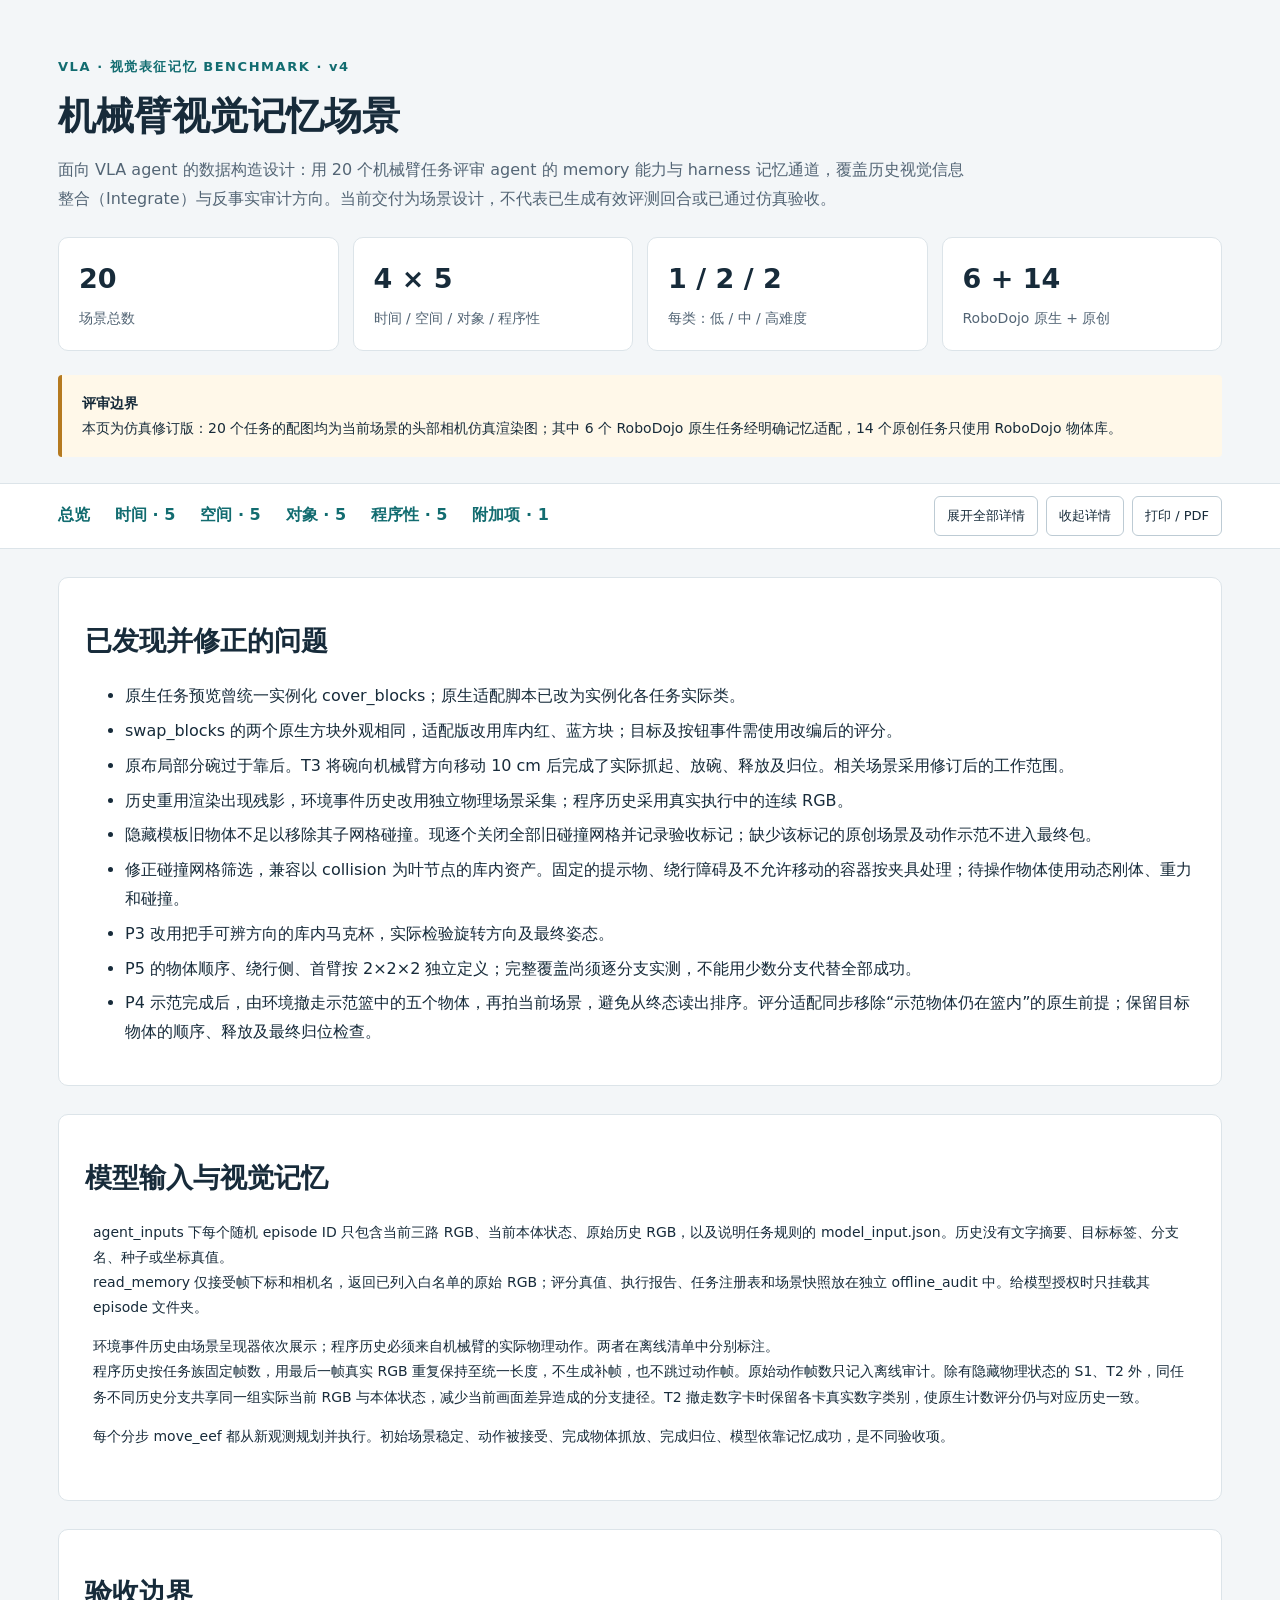
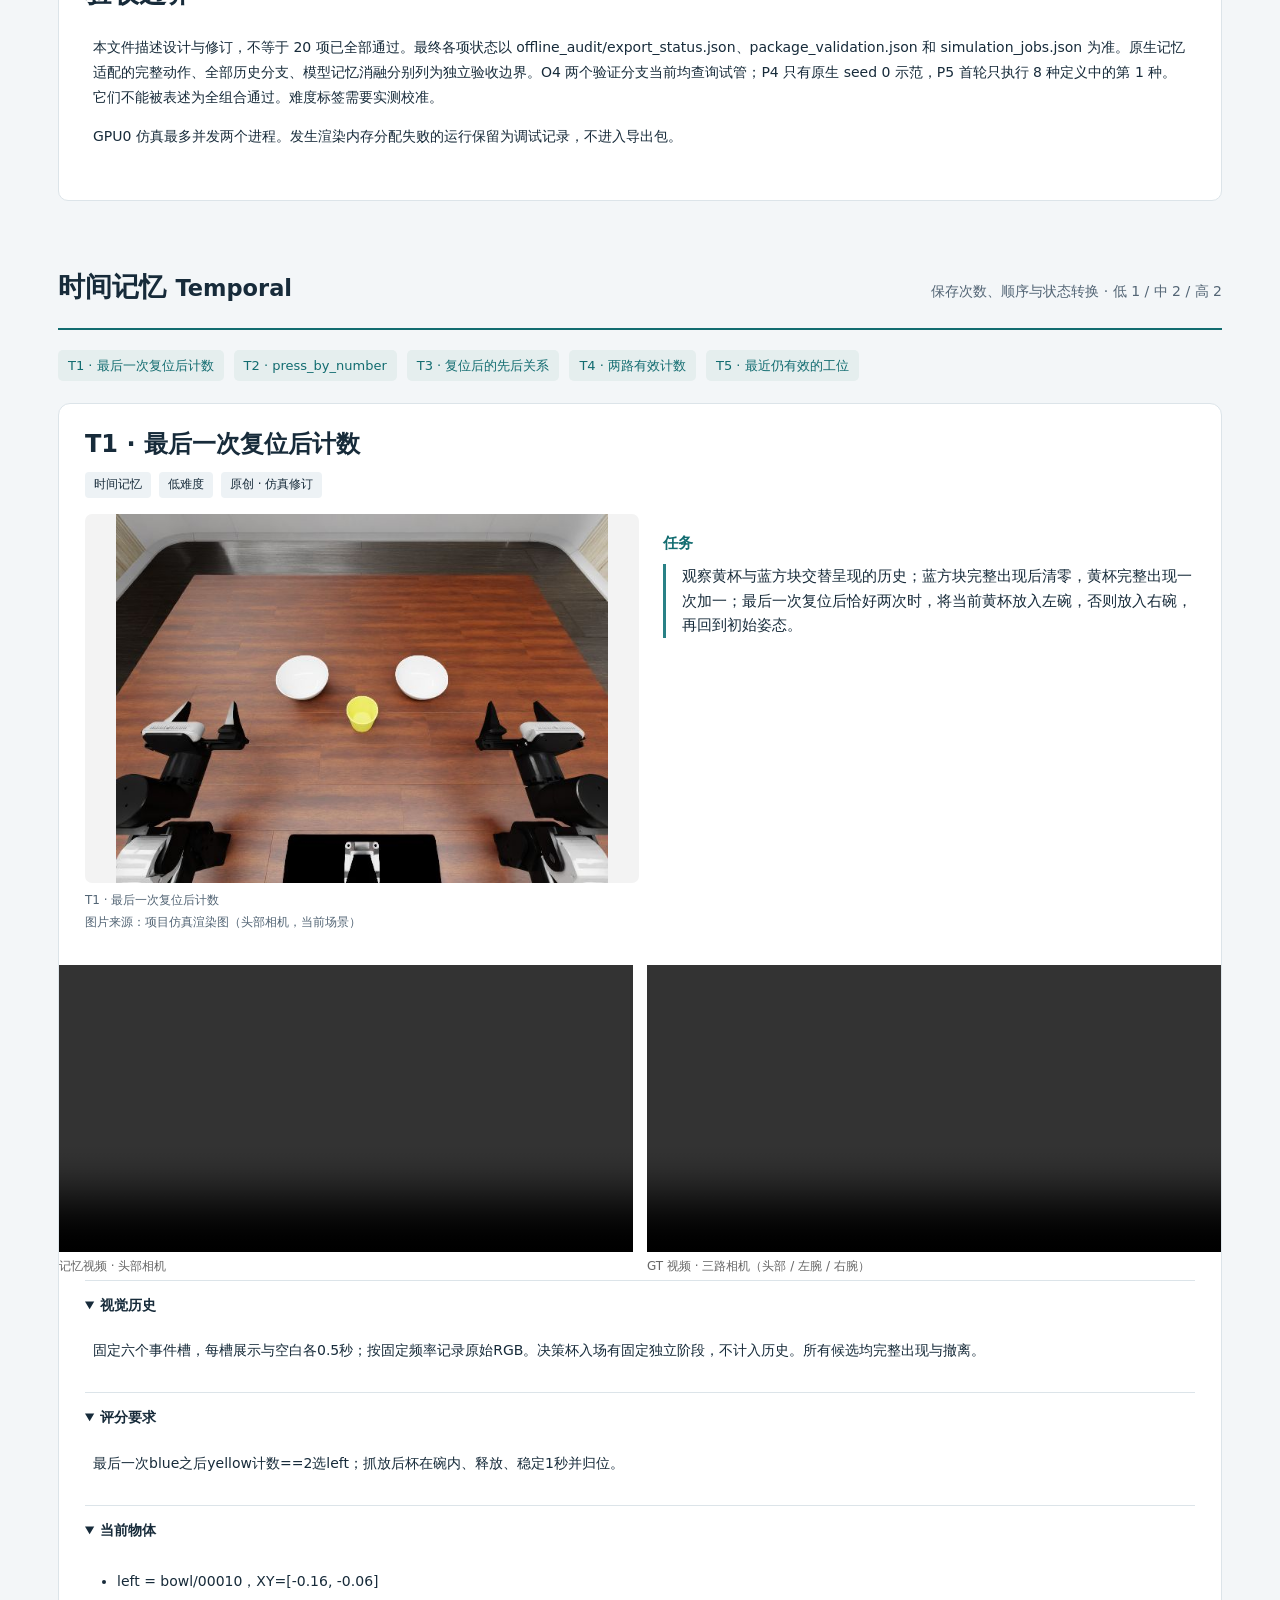
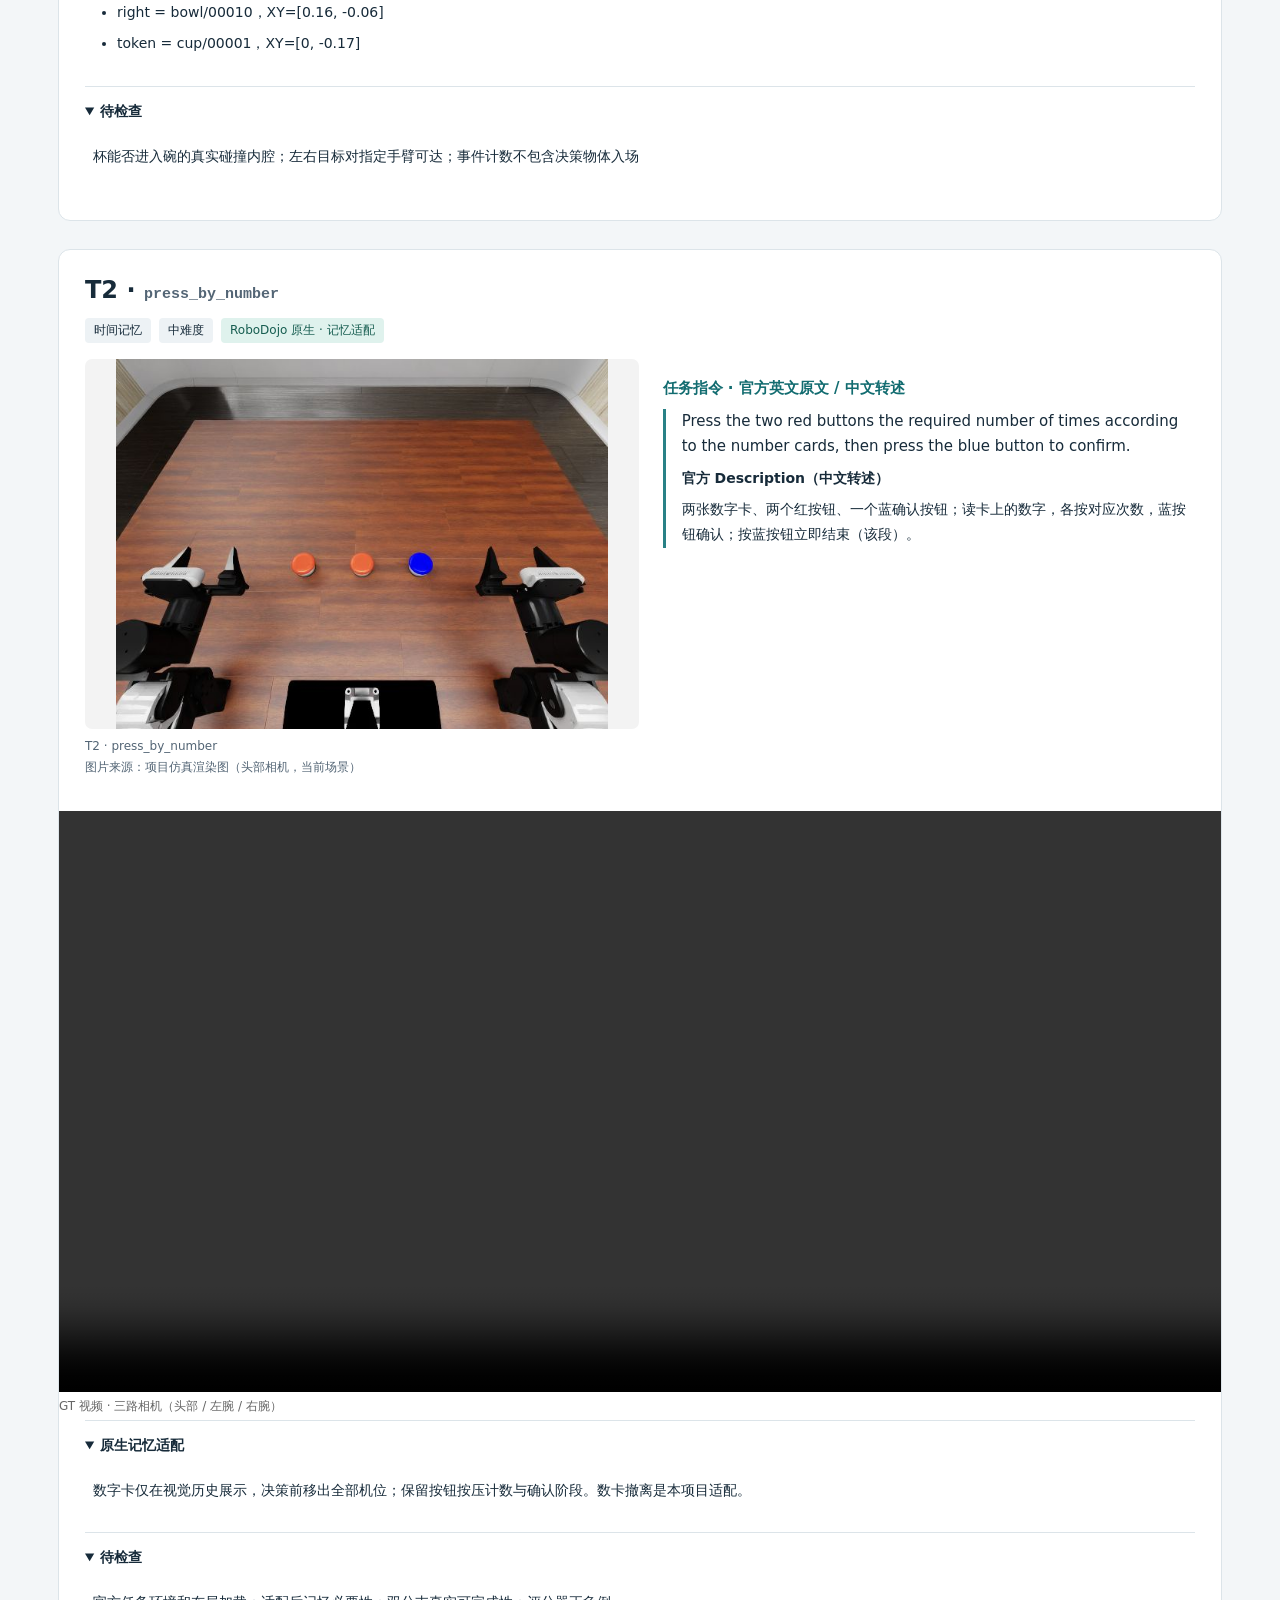
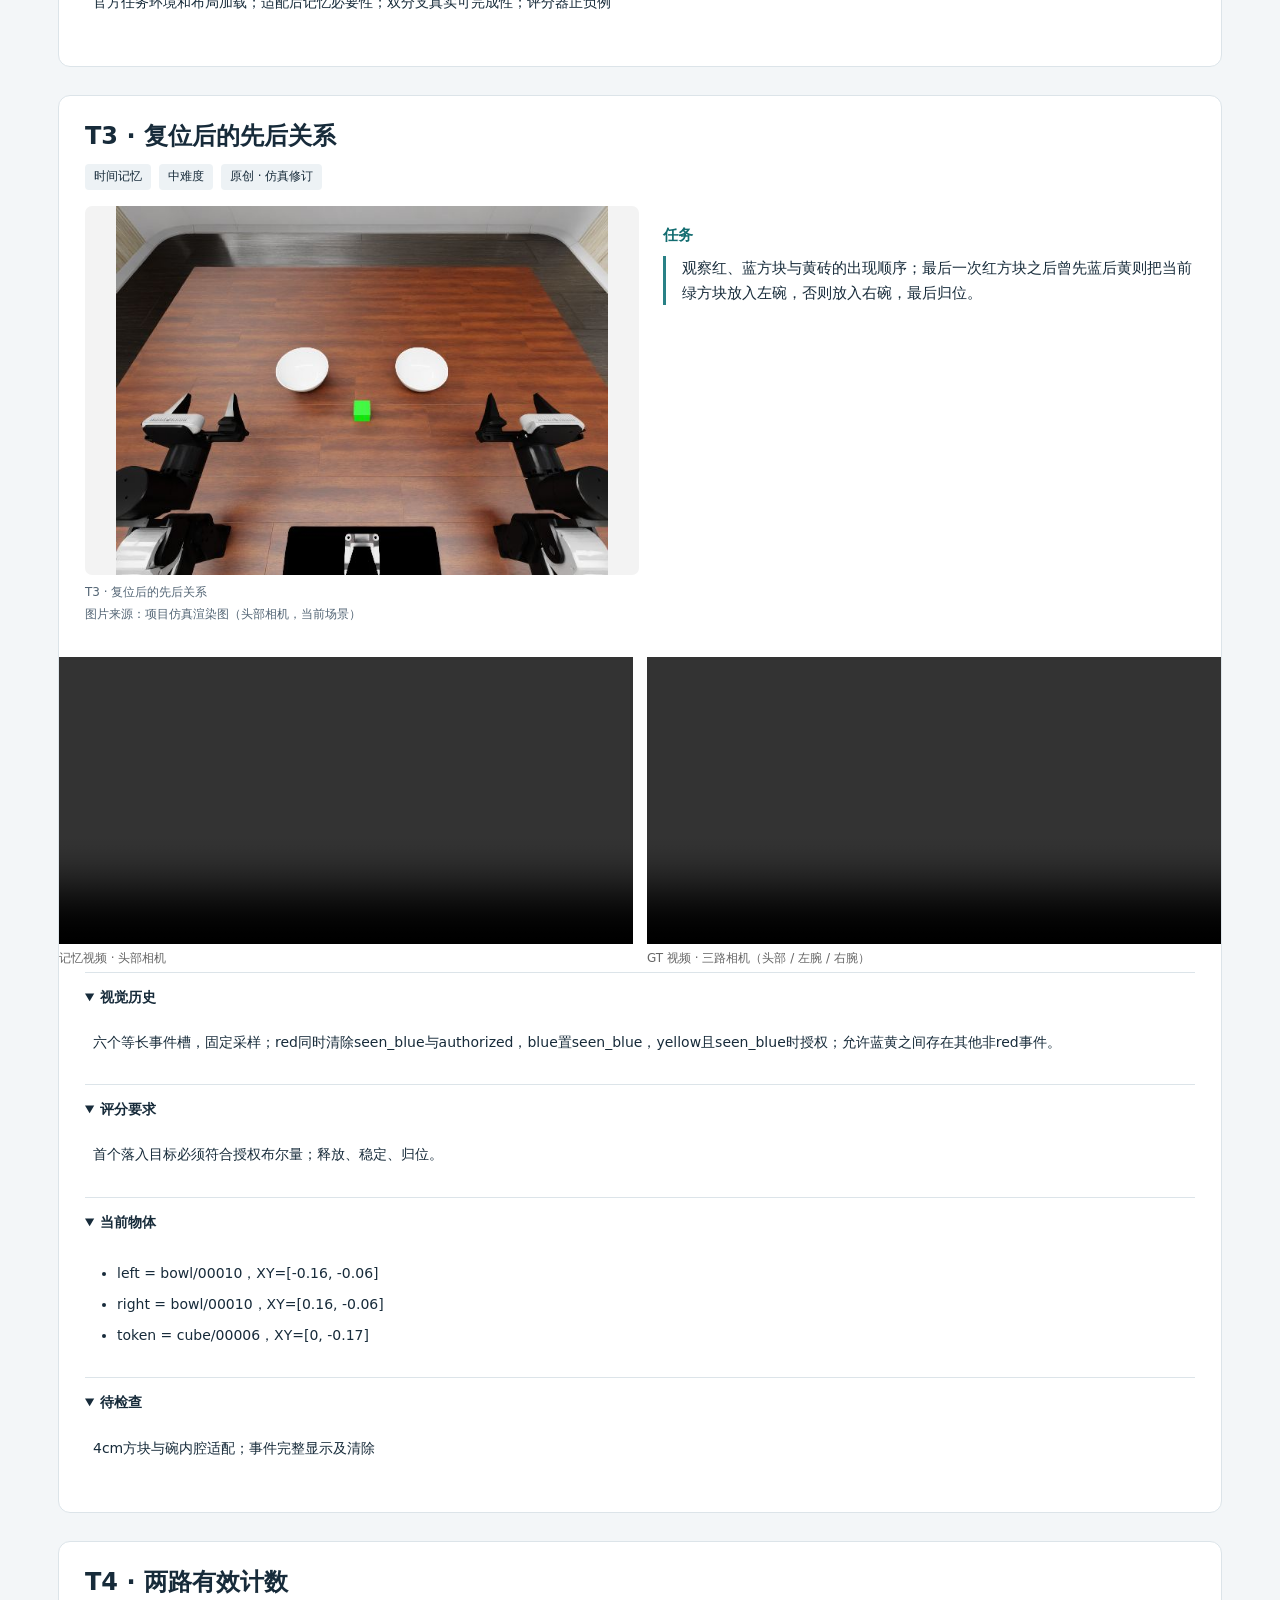
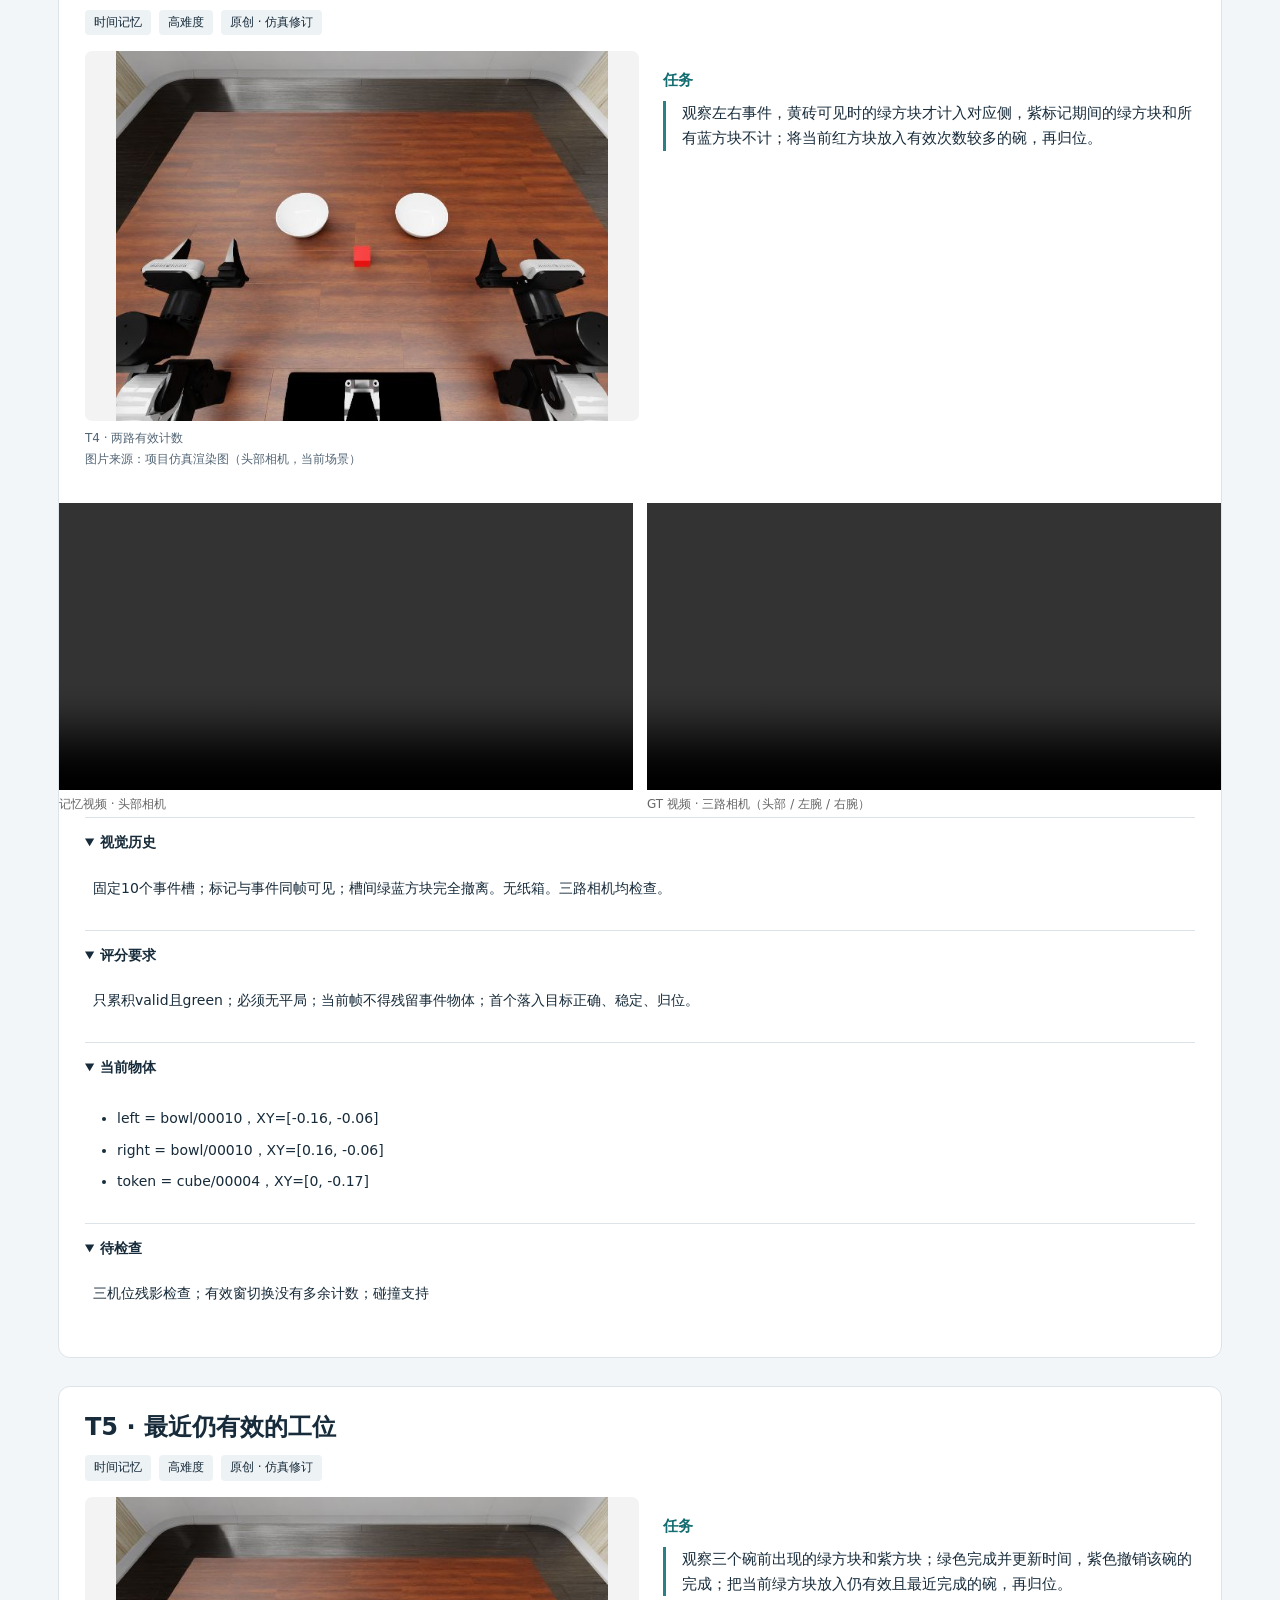
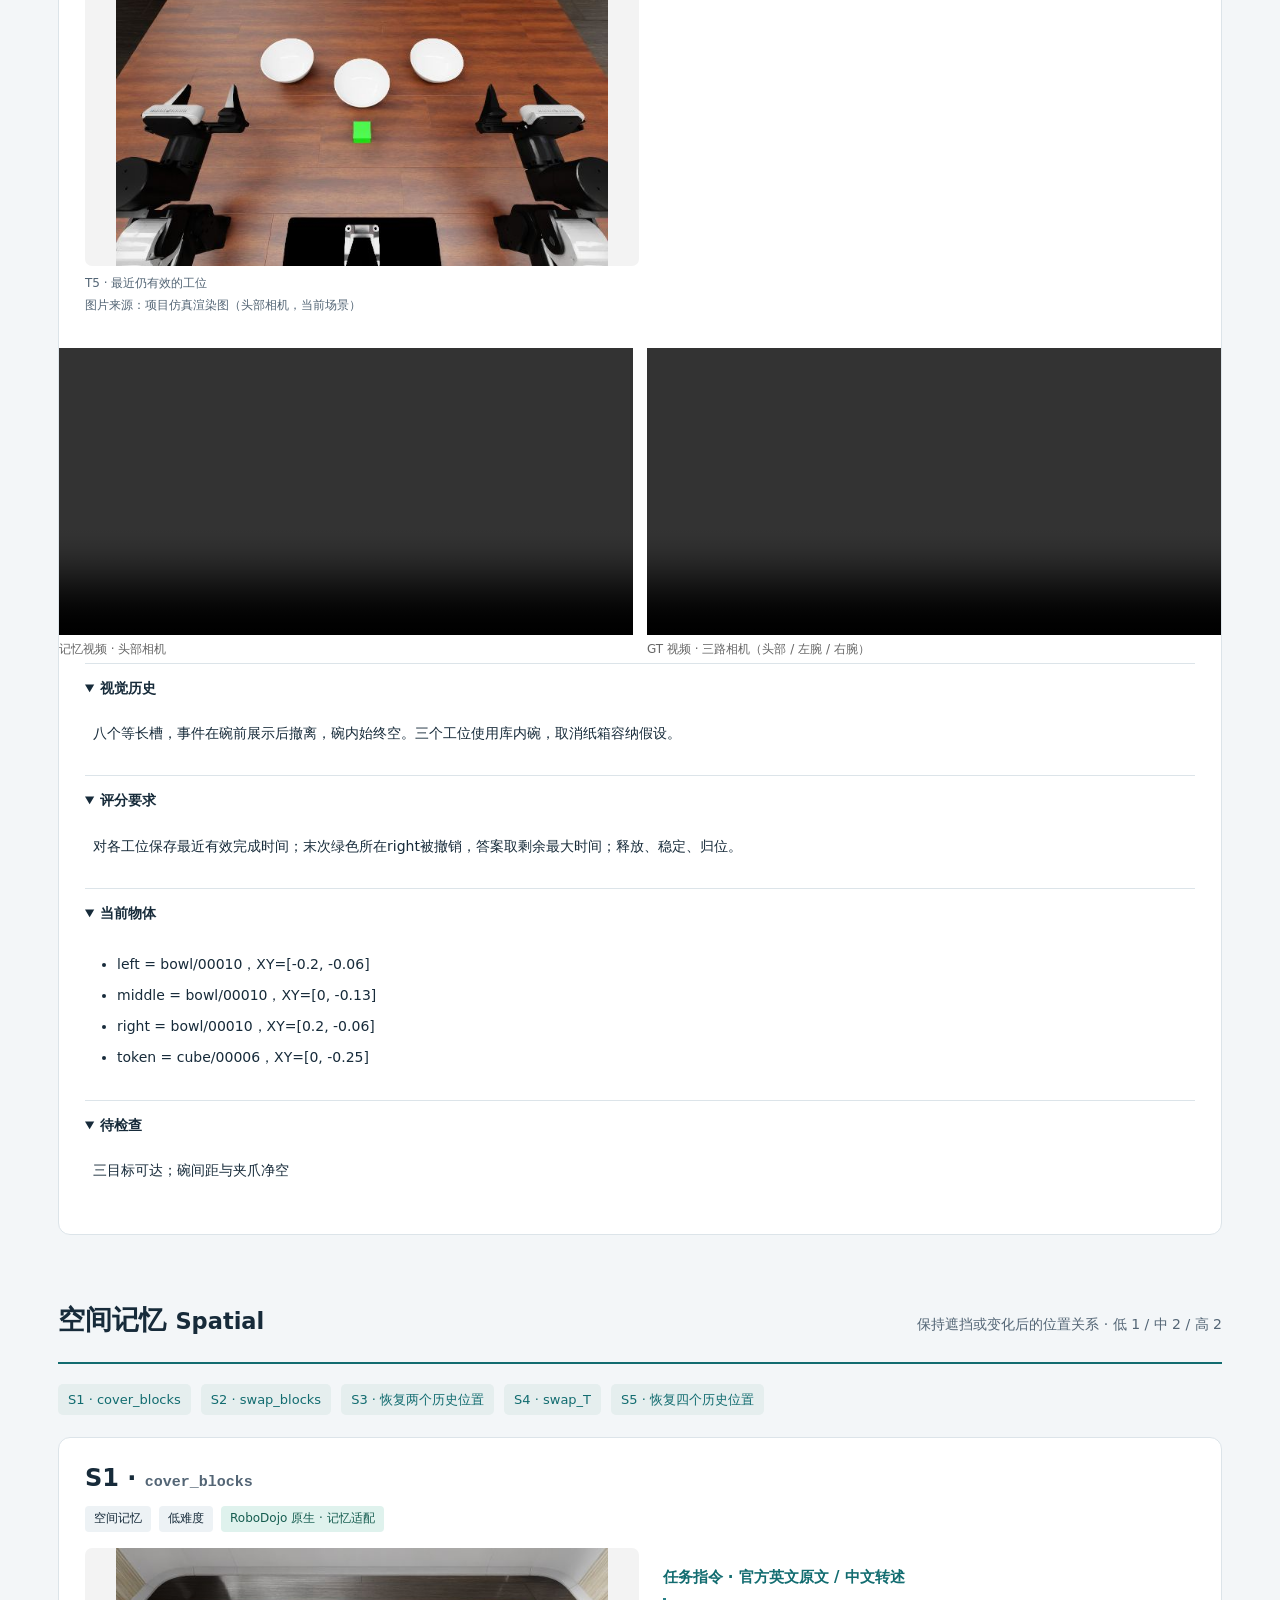
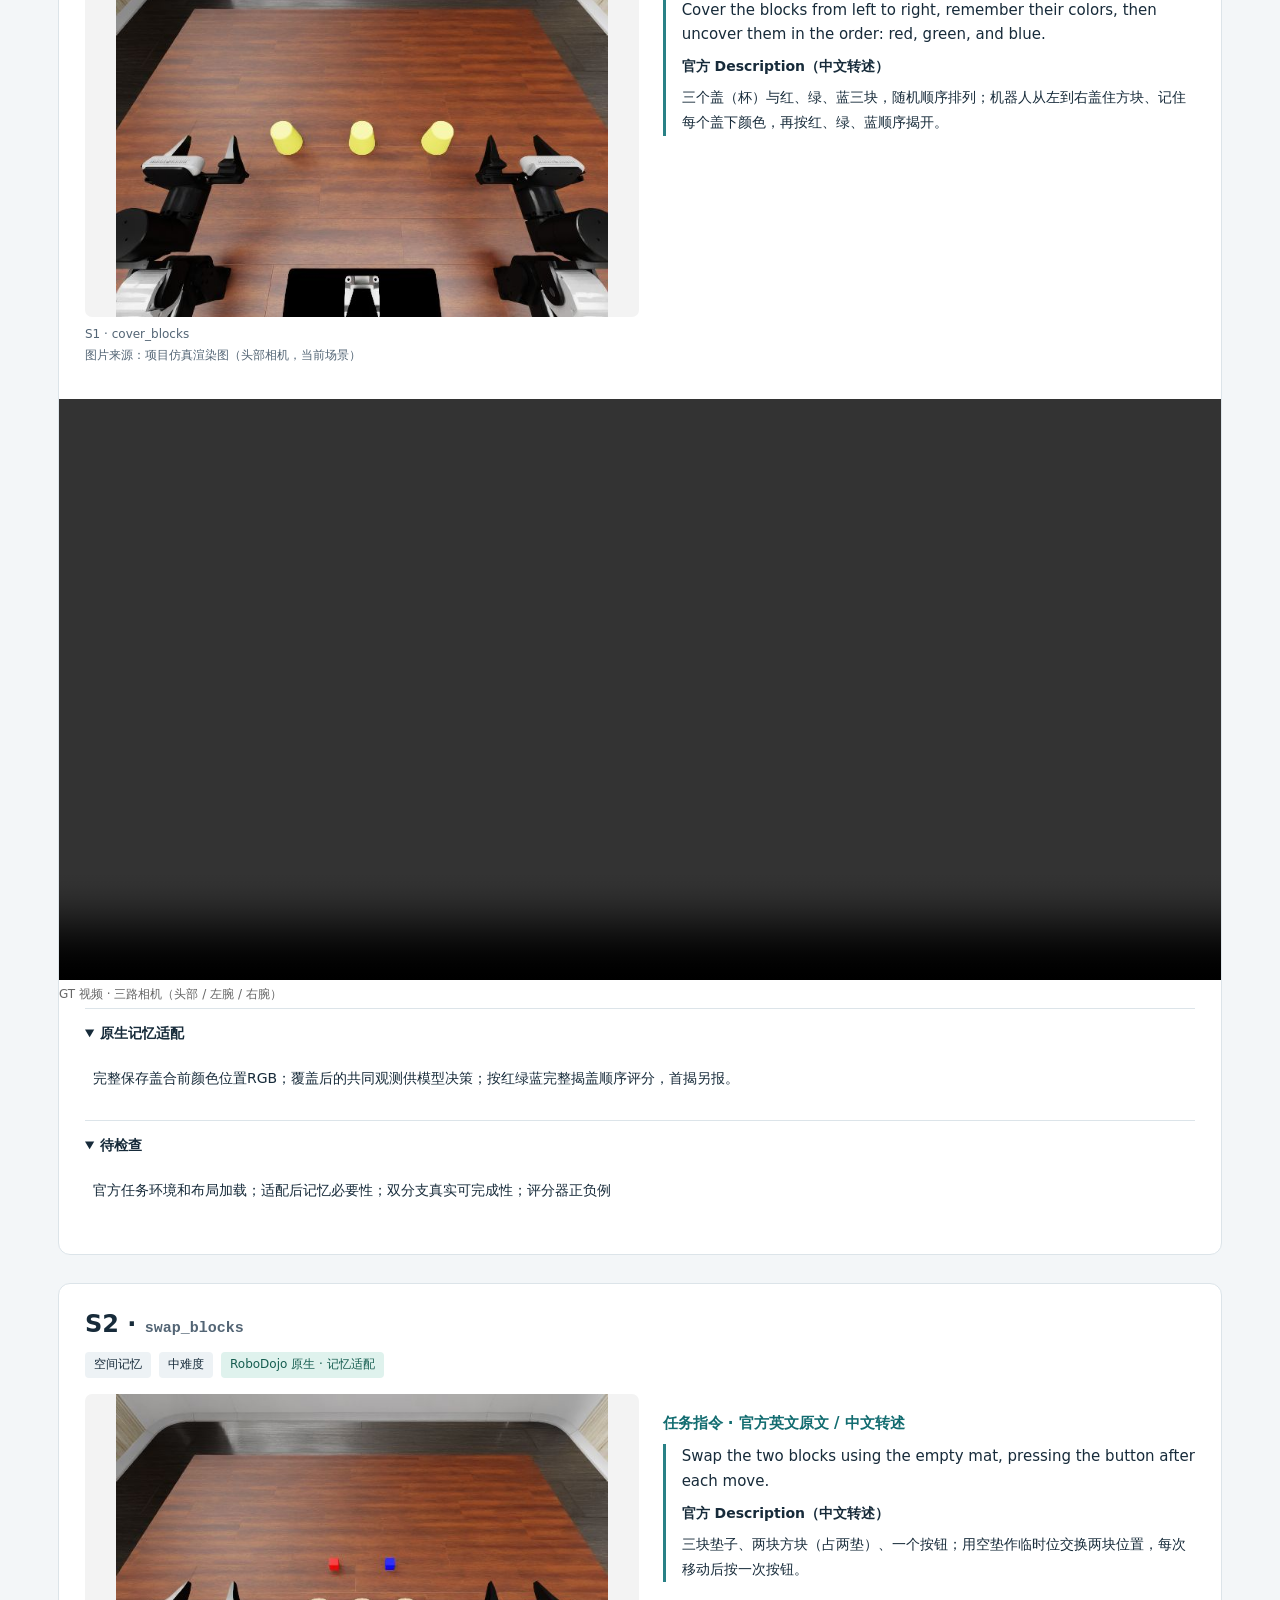
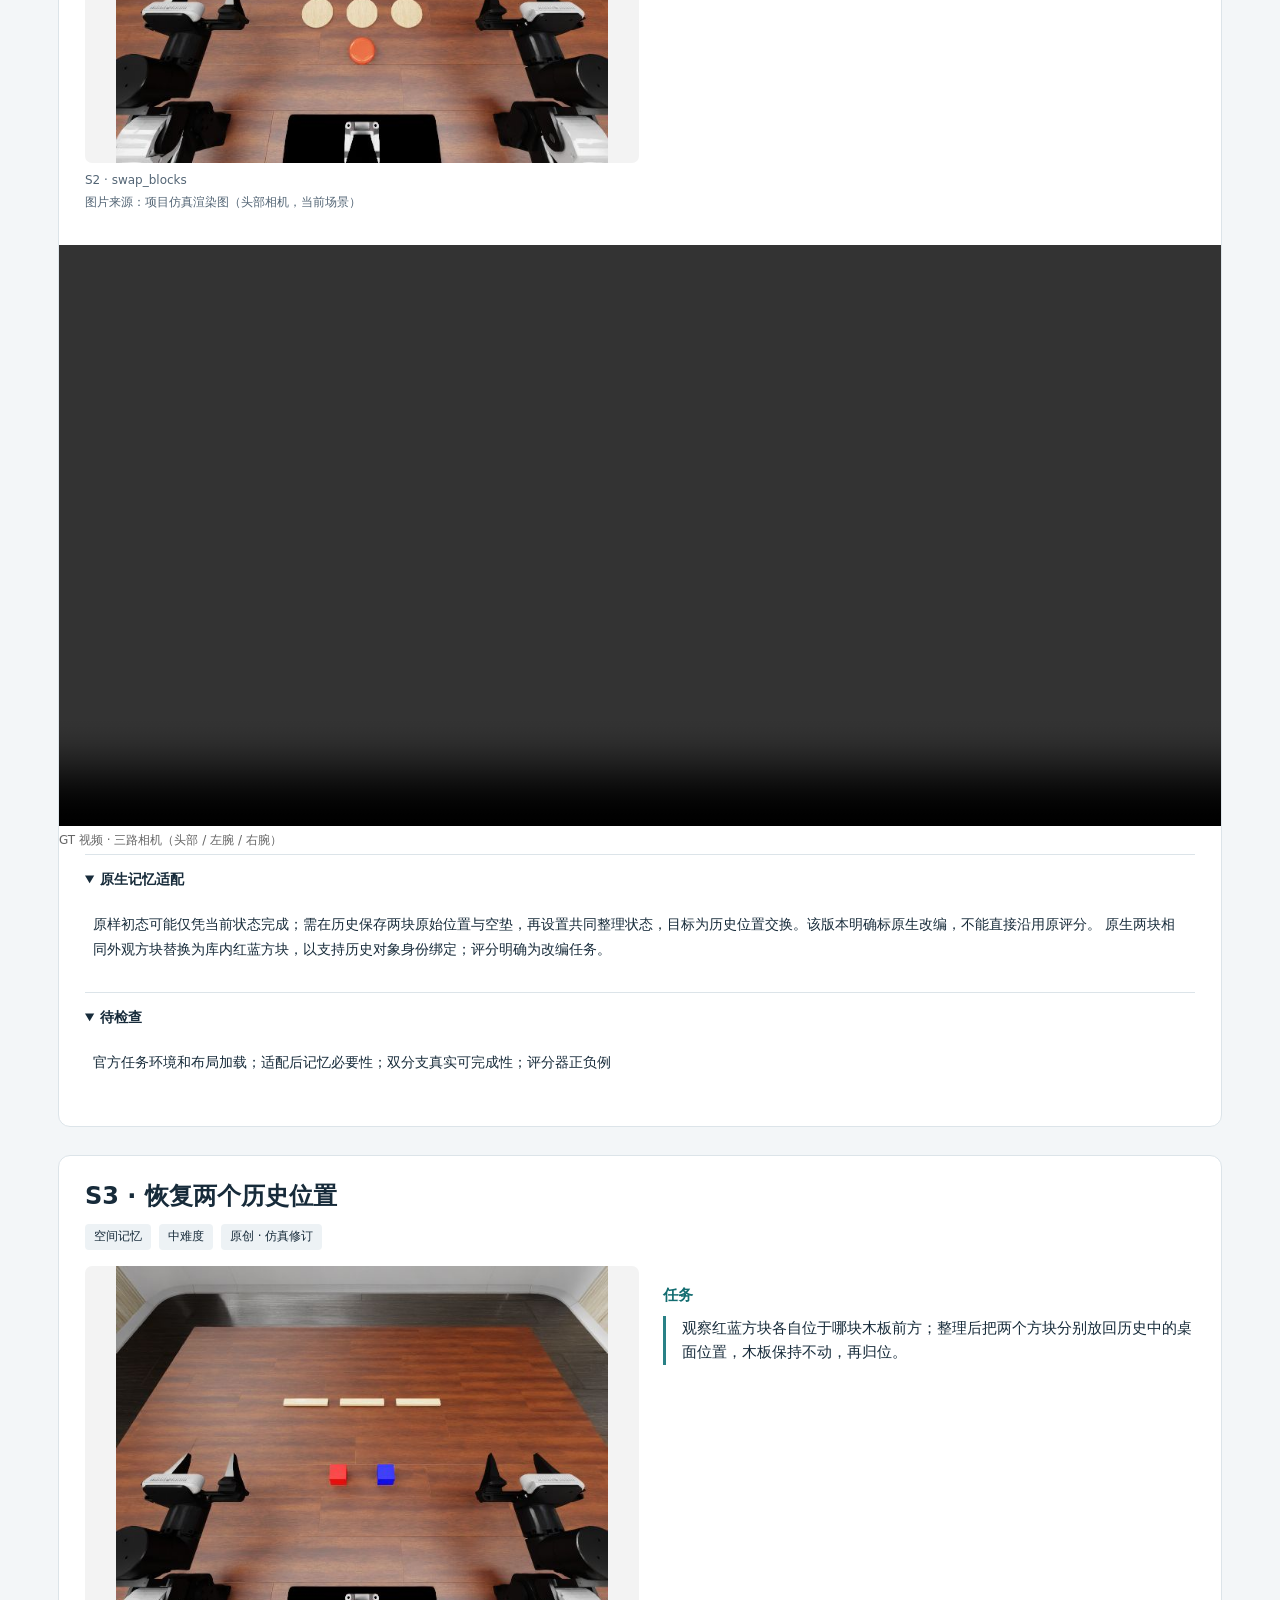
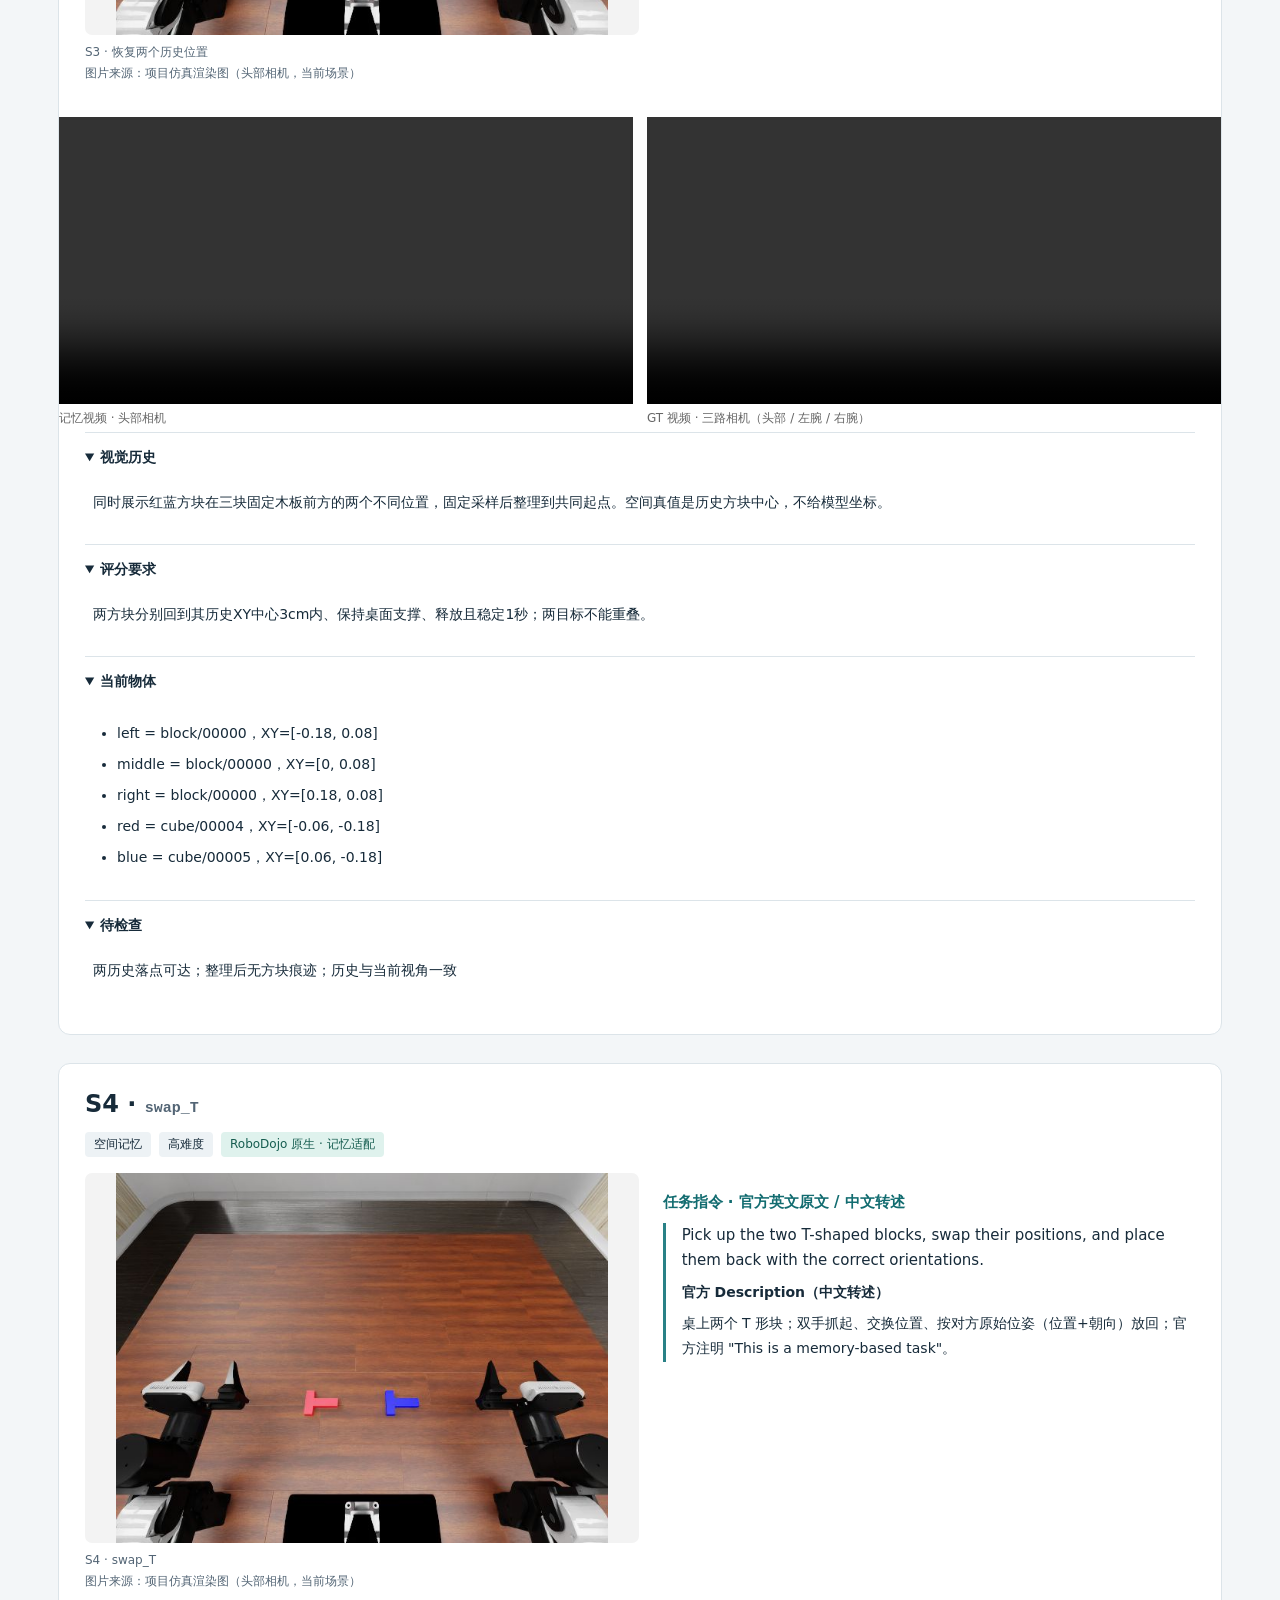
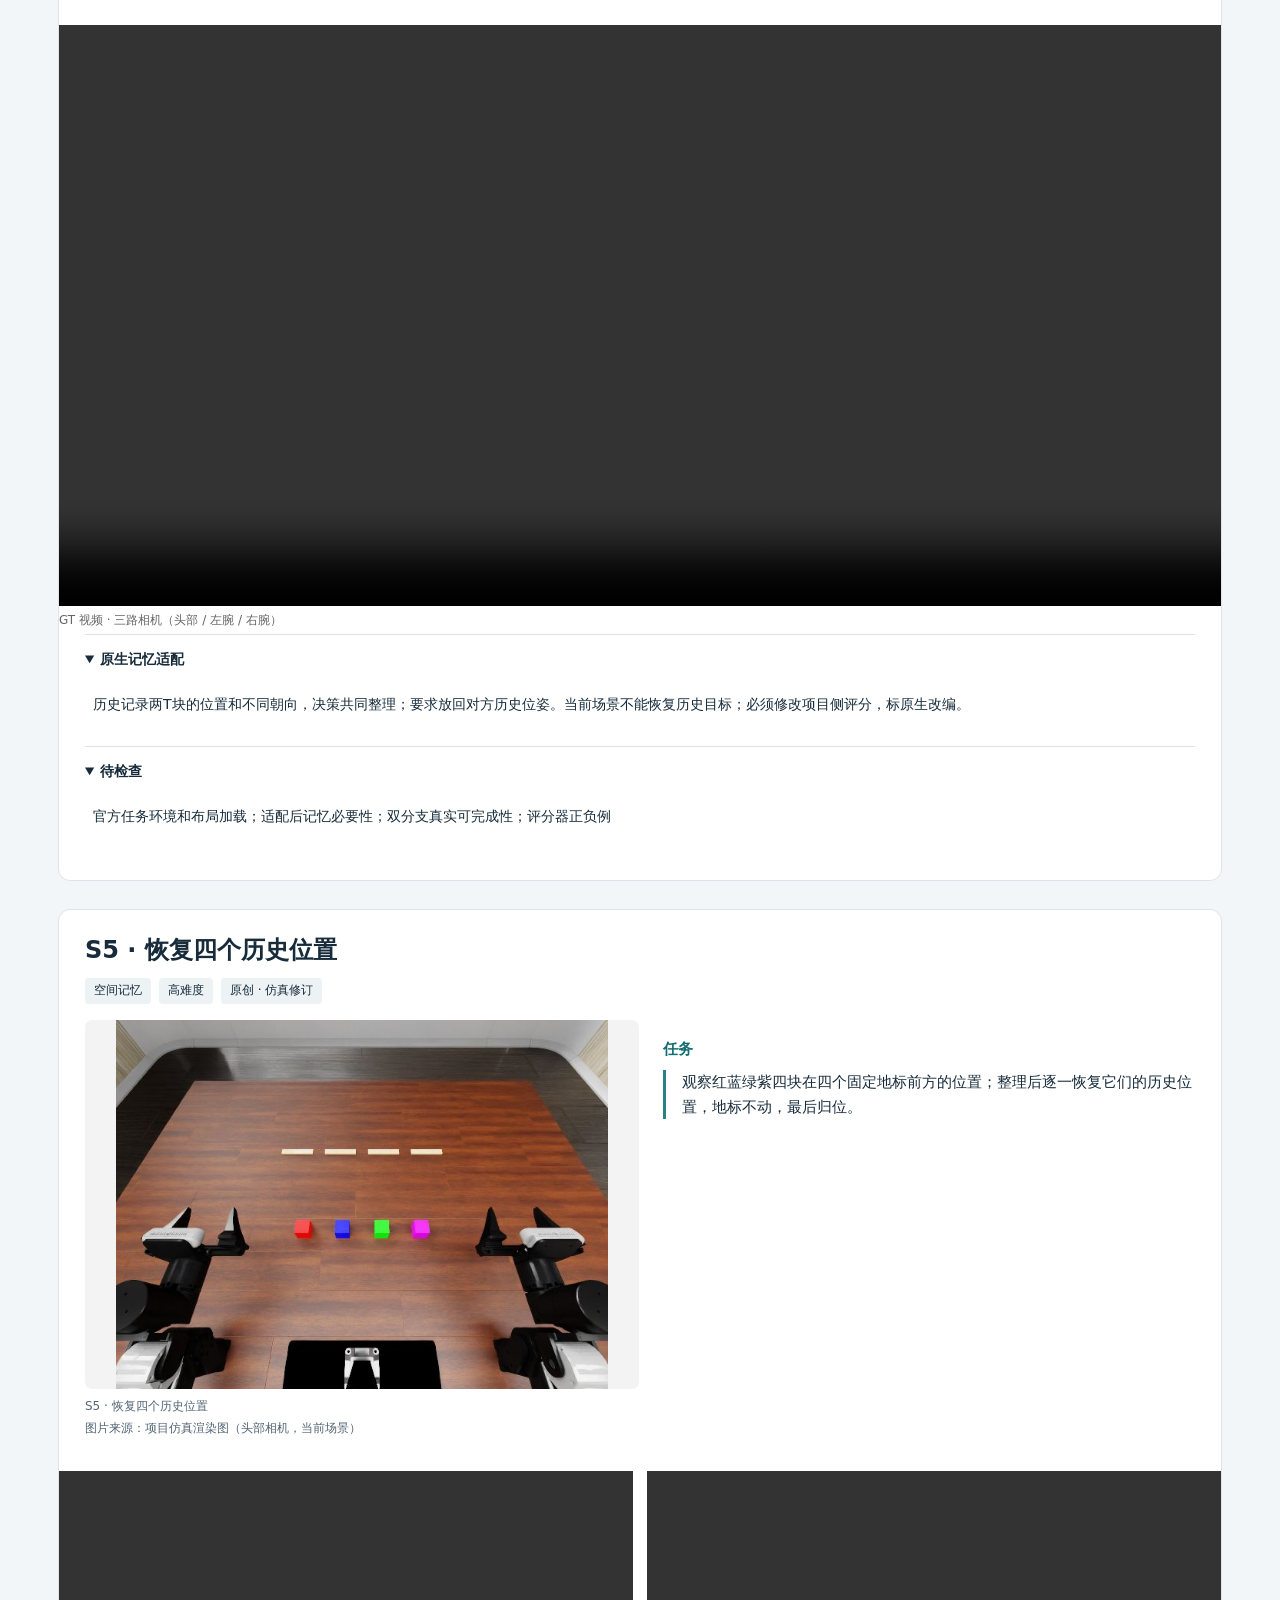
==== commit 337007ad: "scenarios: memory video beside GT on 15 cards (memory left, GT right)" ====
--- a/scenarios/index.html
+++ b/scenarios/index.html
@@ -3,6 +3,9 @@
 .task-video{margin:10px 0 2px}
 .task-video video{width:100%;height:auto;display:block;background:#000}
 .video-caption{font-size:12px;color:#666;margin:4px 0 0}
+.task-media-row{display:flex;gap:14px;align-items:flex-start}
+.task-media-row .task-video{flex:1 1 0;min-width:0}
+@media (max-width:640px){.task-media-row{flex-direction:column}}
 </style></head><body><main id="top"><header><div class="eyebrow">VLA · 视觉表征记忆 BENCHMARK · v4</div><h1>机械臂视觉记忆场景</h1><p>面向 VLA agent 的数据构造设计：用 20 个机械臂任务评审 agent 的 memory 能力与 harness 记忆通道，覆盖历史视觉信息整合（Integrate）与反事实审计方向。当前交付为场景设计，不代表已生成有效评测回合或已通过仿真验收。</p><div class="stats"><div class="stat"><strong>20</strong><span>场景总数</span></div><div class="stat"><strong>4 × 5</strong><span>时间 / 空间 / 对象 / 程序性</span></div><div class="stat"><strong>1 / 2 / 2</strong><span>每类：低 / 中 / 高难度</span></div><div class="stat"><strong>6 + 14</strong><span>RoboDojo 原生 + 原创</span></div></div><aside class="notice"><strong>评审边界</strong><br>本页为仿真修订版：20 个任务的配图均为当前场景的头部相机仿真渲染图；其中 6 个 RoboDojo 原生任务经明确记忆适配，14 个原创任务只使用 RoboDojo 物体库。</aside></header></main>
 <nav aria-label="场景分类导航"><div class="nav-inner"><a href="#top">总览</a><a href="#group-T">时间 · 5</a><a href="#group-S">空间 · 5</a><a href="#group-O">对象 · 5</a><a href="#group-P">程序性 · 5</a><a href="#appendix">附加项 · 1</a><div class="actions"><button id="expand" type="button">展开全部详情</button><button id="collapse" type="button">收起详情</button><button id="print" type="button">打印 / PDF</button></div></div></nav><main>
 <section class="conventions"><h2>已发现并修正的问题</h2><ul><li>原生任务预览曾统一实例化 cover_blocks；原生适配脚本已改为实例化各任务实际类。</li><li>swap_blocks 的两个原生方块外观相同，适配版改用库内红、蓝方块；目标及按钮事件需使用改编后的评分。</li><li>原布局部分碗过于靠后。T3 将碗向机械臂方向移动 10 cm 后完成了实际抓起、放碗、释放及归位。相关场景采用修订后的工作范围。</li><li>历史重用渲染出现残影，环境事件历史改用独立物理场景采集；程序历史采用真实执行中的连续 RGB。</li><li>隐藏模板旧物体不足以移除其子网格碰撞。现逐个关闭全部旧碰撞网格并记录验收标记；缺少该标记的原创场景及动作示范不进入最终包。</li><li>修正碰撞网格筛选，兼容以 collision 为叶节点的库内资产。固定的提示物、绕行障碍及不允许移动的容器按夹具处理；待操作物体使用动态刚体、重力和碰撞。</li><li>P3 改用把手可辨方向的库内马克杯，实际检验旋转方向及最终姿态。</li><li>P5 的物体顺序、绕行侧、首臂按 2×2×2 独立定义；完整覆盖尚须逐分支实测，不能用少数分支代替全部成功。</li><li>P4 示范完成后，由环境撤走示范篮中的五个物体，再拍当前场景，避免从终态读出排序。评分适配同步移除“示范物体仍在篮内”的原生前提；保留目标物体的顺序、释放及最终归位检查。</li></ul></section>
@@ -12,7 +15,7 @@
 <section class="conventions"><h2>验收边界</h2><div class="detail-body"><p>本文件描述设计与修订，不等于 20 项已全部通过。最终各项状态以 offline_audit/export_status.json、package_validation.json 和 simulation_jobs.json 为准。原生记忆适配的完整动作、全部历史分支、模型记忆消融分别列为独立验收边界。O4 两个验证分支当前均查询试管；P4 只有原生 seed 0 示范，P5 首轮只执行 8 种定义中的第 1 种。它们不能被表述为全组合通过。难度标签需要实测校准。</p><p>GPU0 仿真最多并发两个进程。发生渲染内存分配失败的运行保留为调试记录，不进入导出包。</p></div></section>
 <section class="group" id="group-T"><div class="group-head"><h2>时间记忆 <small>Temporal</small></h2><span>保存次数、顺序与状态转换 · 低 1 / 中 2 / 高 2</span></div><div class="index"><a href="#T1">T1 · 最后一次复位后计数</a><a href="#T2">T2 · press_by_number</a><a href="#T3">T3 · 复位后的先后关系</a><a href="#T4">T4 · 两路有效计数</a><a href="#T5">T5 · 最近仍有效的工位</a></div>
 <article class="scene" id="T1" data-category="时间" data-difficulty="低" data-origin="原创"><div class="scene-head"><h3>T1 · 最后一次复位后计数</h3><div class="badges"><span class="badge">时间记忆</span><span class="badge">低难度</span><span class="badge">原创 · 仿真修订</span></div></div>
-<div class="overview"><figure><img src="[data-uri]" width="640" height="480" alt="T1 · 最后一次复位后计数当前场景头部相机仿真渲染图"><figcaption>T1 · 最后一次复位后计数<br>图片来源：项目仿真渲染图（头部相机，当前场景）</figcaption></figure><div><h4>任务</h4><div class="instruction"><blockquote>观察黄杯与蓝方块交替呈现的历史；蓝方块完整出现后清零，黄杯完整出现一次加一；最后一次复位后恰好两次时，将当前黄杯放入左碗，否则放入右碗，再回到初始姿态。</blockquote></div></div></div><div class="task-video"><video controls preload="metadata" src="../videos/T1_GT.mp4"></video><p class="video-caption">GT 视频 · 三路相机（头部 / 左腕 / 右腕）</p></div>
+<div class="overview"><figure><img src="[data-uri]" width="640" height="480" alt="T1 · 最后一次复位后计数当前场景头部相机仿真渲染图"><figcaption>T1 · 最后一次复位后计数<br>图片来源：项目仿真渲染图（头部相机，当前场景）</figcaption></figure><div><h4>任务</h4><div class="instruction"><blockquote>观察黄杯与蓝方块交替呈现的历史；蓝方块完整出现后清零，黄杯完整出现一次加一；最后一次复位后恰好两次时，将当前黄杯放入左碗，否则放入右碗，再回到初始姿态。</blockquote></div></div></div><div class="task-media-row"><div class="task-video"><video controls preload="metadata" src="../videos/T1_MEM.mp4"></video><p class="video-caption">记忆视频 · 头部相机</p></div><div class="task-video"><video controls preload="metadata" src="../videos/T1_GT.mp4"></video><p class="video-caption">GT 视频 · 三路相机（头部 / 左腕 / 右腕）</p></div></div>
 <div class="folds">
 <details open><summary>视觉历史</summary><div class="detail-body"><p>固定六个事件槽，每槽展示与空白各0.5秒；按固定频率记录原始RGB。决策杯入场有固定独立阶段，不计入历史。所有候选均完整出现与撤离。</p></div></details>
 <details open><summary>评分要求</summary><div class="detail-body"><p>最后一次blue之后yellow计数==2选left；抓放后杯在碗内、释放、稳定1秒并归位。</p></div></details>
@@ -28,7 +31,7 @@
 <details open><summary>待检查</summary><div class="detail-body"><p>官方任务环境和布局加载；适配后记忆必要性；双分支真实可完成性；评分器正负例</p></div></details>
 </div></article>
 <article class="scene" id="T3" data-category="时间" data-difficulty="中" data-origin="原创"><div class="scene-head"><h3>T3 · 复位后的先后关系</h3><div class="badges"><span class="badge">时间记忆</span><span class="badge">中难度</span><span class="badge">原创 · 仿真修订</span></div></div>
-<div class="overview"><figure><img src="[data-uri]" width="640" height="480" alt="T3 · 复位后的先后关系当前场景头部相机仿真渲染图"><figcaption>T3 · 复位后的先后关系<br>图片来源：项目仿真渲染图（头部相机，当前场景）</figcaption></figure><div><h4>任务</h4><div class="instruction"><blockquote>观察红、蓝方块与黄砖的出现顺序；最后一次红方块之后曾先蓝后黄则把当前绿方块放入左碗，否则放入右碗，最后归位。</blockquote></div></div></div><div class="task-video"><video controls preload="metadata" src="../videos/T3_GT.mp4"></video><p class="video-caption">GT 视频 · 三路相机（头部 / 左腕 / 右腕）</p></div>
+<div class="overview"><figure><img src="[data-uri]" width="640" height="480" alt="T3 · 复位后的先后关系当前场景头部相机仿真渲染图"><figcaption>T3 · 复位后的先后关系<br>图片来源：项目仿真渲染图（头部相机，当前场景）</figcaption></figure><div><h4>任务</h4><div class="instruction"><blockquote>观察红、蓝方块与黄砖的出现顺序；最后一次红方块之后曾先蓝后黄则把当前绿方块放入左碗，否则放入右碗，最后归位。</blockquote></div></div></div><div class="task-media-row"><div class="task-video"><video controls preload="metadata" src="../videos/T3_MEM.mp4"></video><p class="video-caption">记忆视频 · 头部相机</p></div><div class="task-video"><video controls preload="metadata" src="../videos/T3_GT.mp4"></video><p class="video-caption">GT 视频 · 三路相机（头部 / 左腕 / 右腕）</p></div></div>
 <div class="folds">
 <details open><summary>视觉历史</summary><div class="detail-body"><p>六个等长事件槽，固定采样；red同时清除seen_blue与authorized，blue置seen_blue，yellow且seen_blue时授权；允许蓝黄之间存在其他非red事件。</p></div></details>
 <details open><summary>评分要求</summary><div class="detail-body"><p>首个落入目标必须符合授权布尔量；释放、稳定、归位。</p></div></details>
@@ -36,7 +39,7 @@
 <details open><summary>待检查</summary><div class="detail-body"><p>4cm方块与碗内腔适配；事件完整显示及清除</p></div></details>
 </div></article>
 <article class="scene" id="T4" data-category="时间" data-difficulty="高" data-origin="原创"><div class="scene-head"><h3>T4 · 两路有效计数</h3><div class="badges"><span class="badge">时间记忆</span><span class="badge">高难度</span><span class="badge">原创 · 仿真修订</span></div></div>
-<div class="overview"><figure><img src="[data-uri]" width="640" height="480" alt="T4 · 两路有效计数当前场景头部相机仿真渲染图"><figcaption>T4 · 两路有效计数<br>图片来源：项目仿真渲染图（头部相机，当前场景）</figcaption></figure><div><h4>任务</h4><div class="instruction"><blockquote>观察左右事件，黄砖可见时的绿方块才计入对应侧，紫标记期间的绿方块和所有蓝方块不计；将当前红方块放入有效次数较多的碗，再归位。</blockquote></div></div></div><div class="task-video"><video controls preload="metadata" src="../videos/T4_GT.mp4"></video><p class="video-caption">GT 视频 · 三路相机（头部 / 左腕 / 右腕）</p></div>
+<div class="overview"><figure><img src="[data-uri]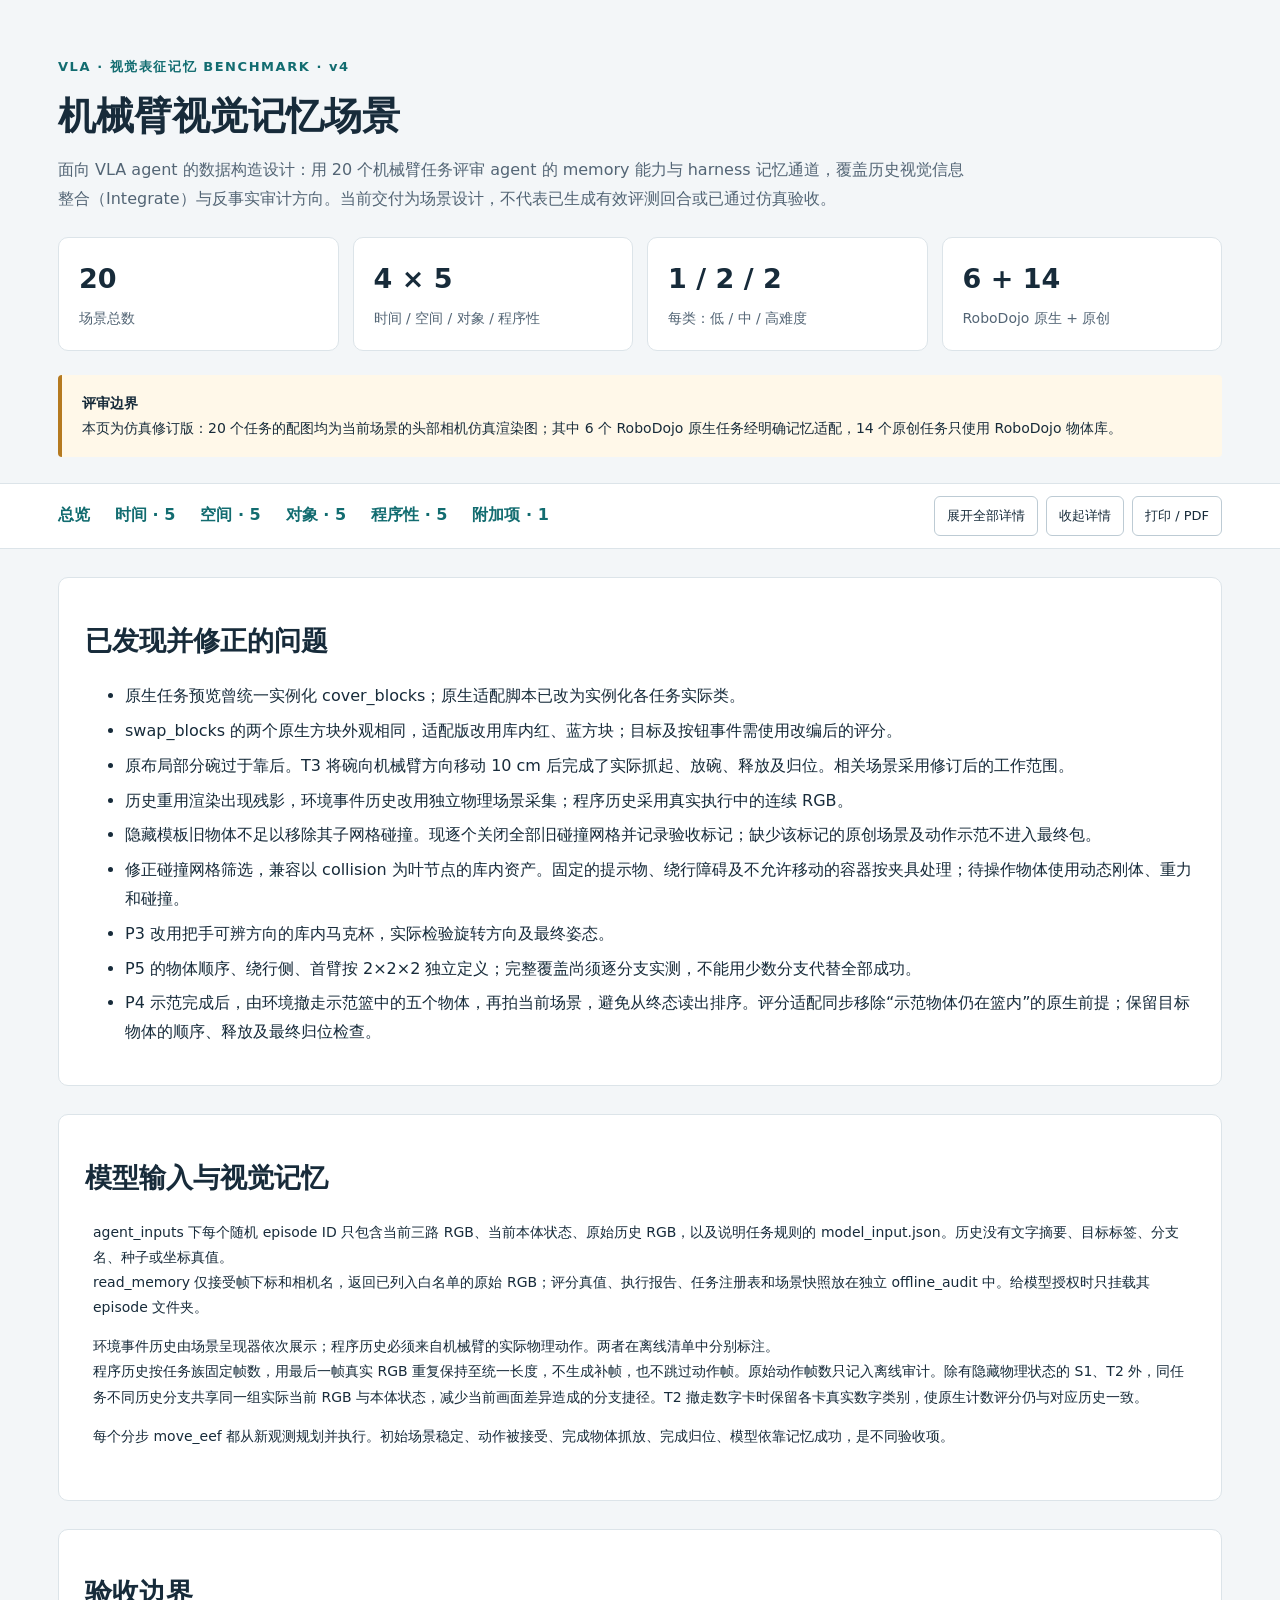
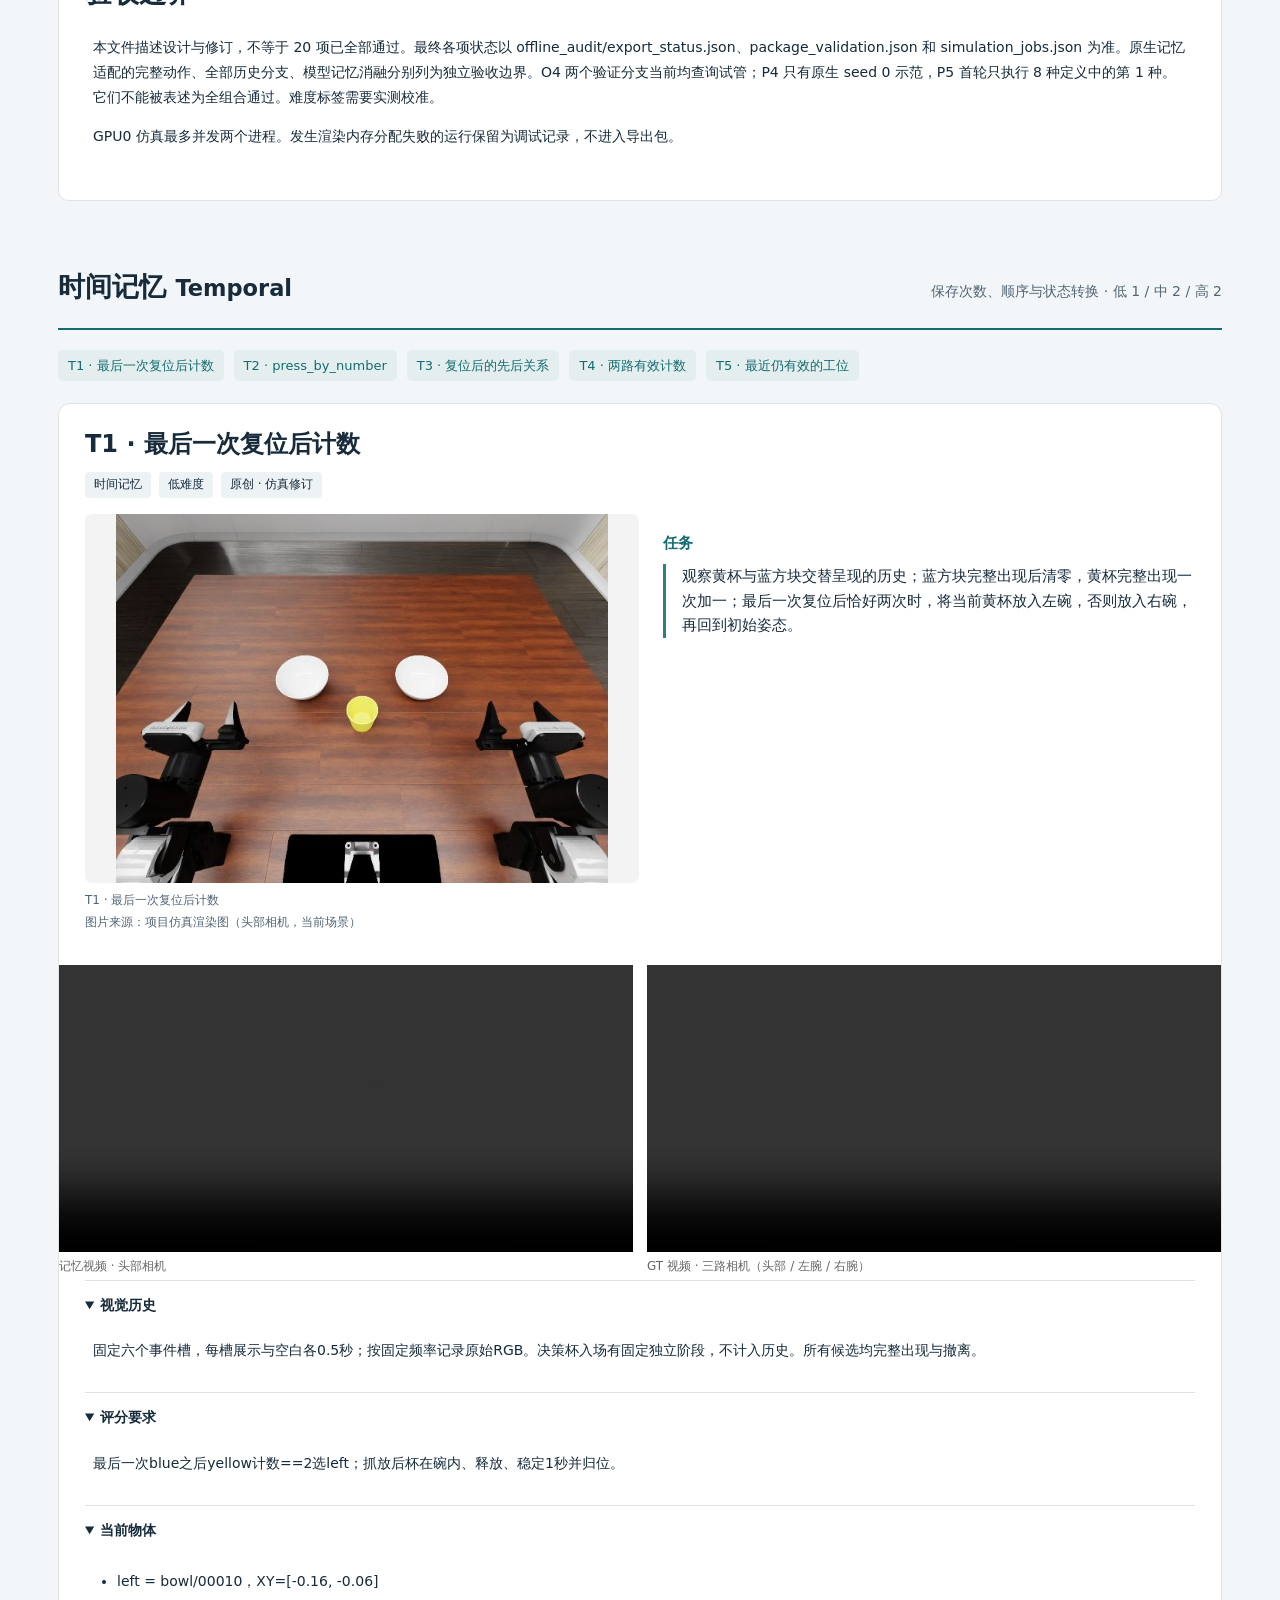
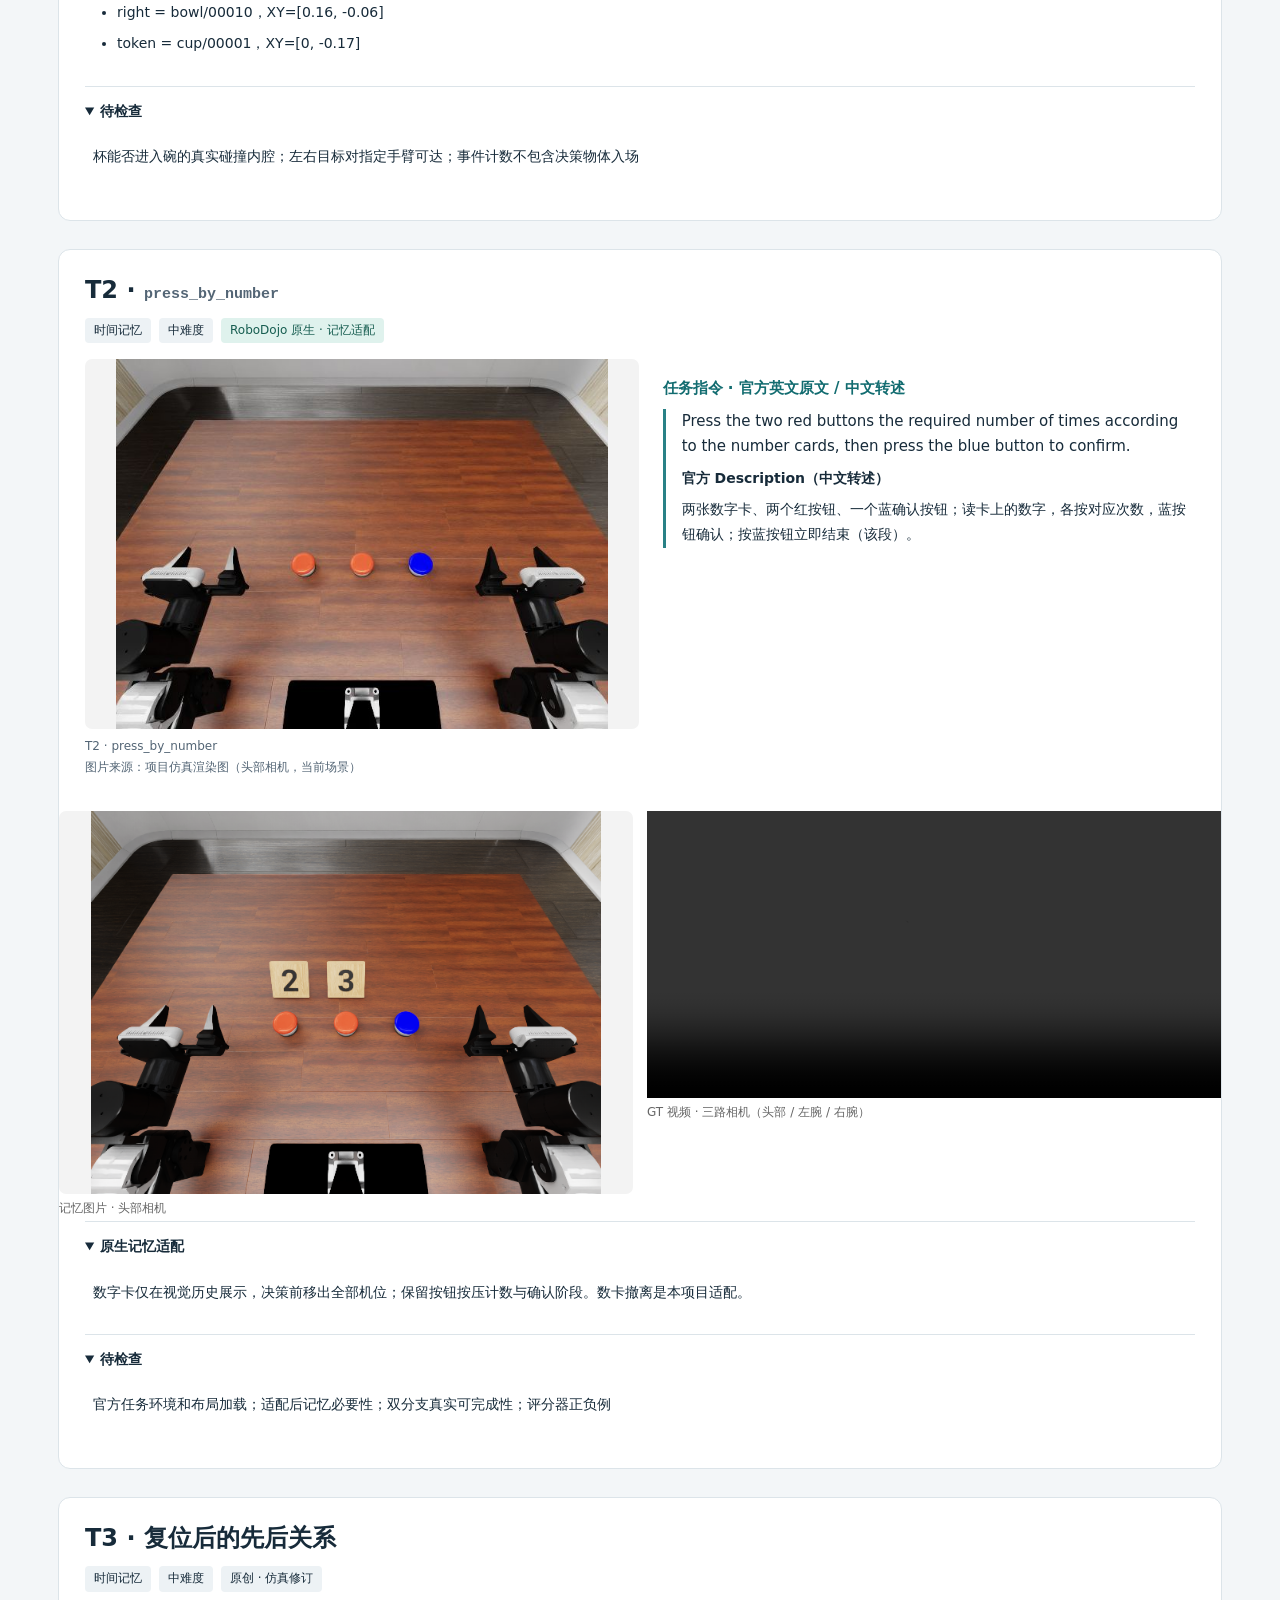
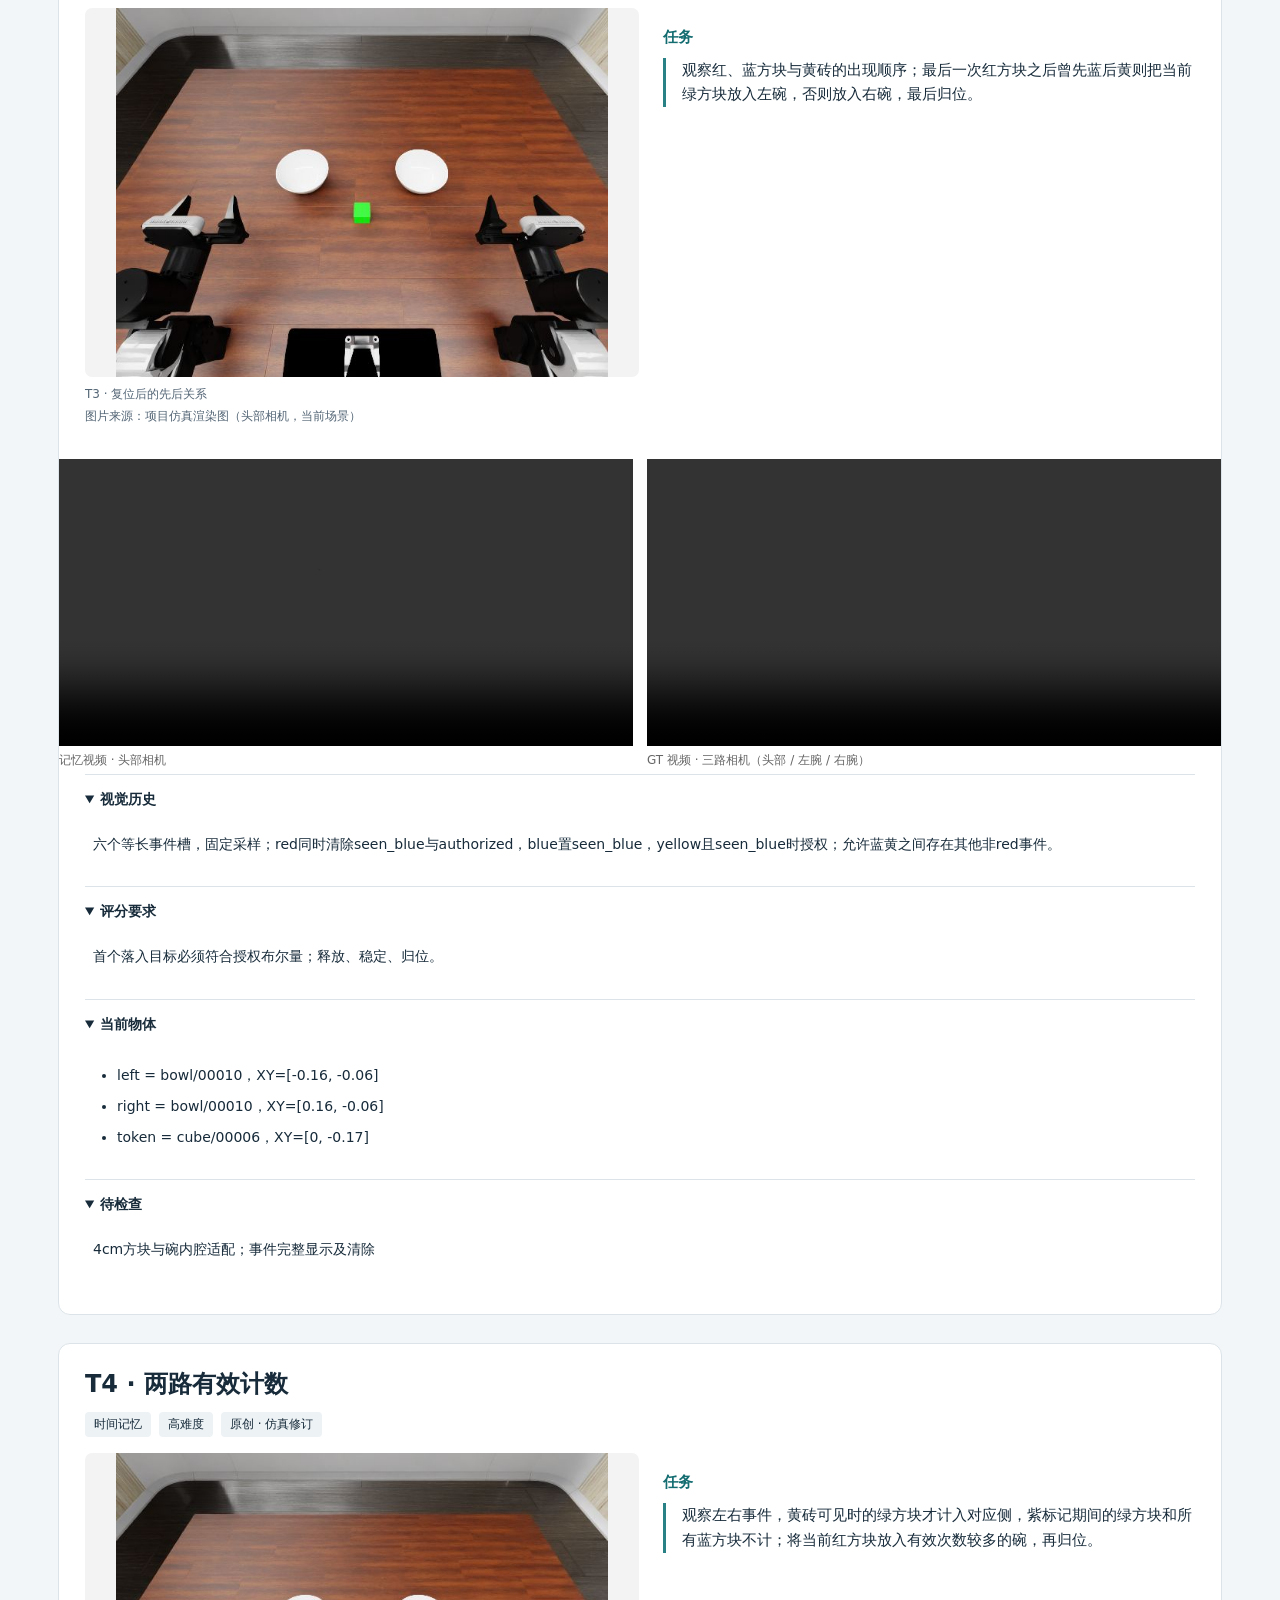
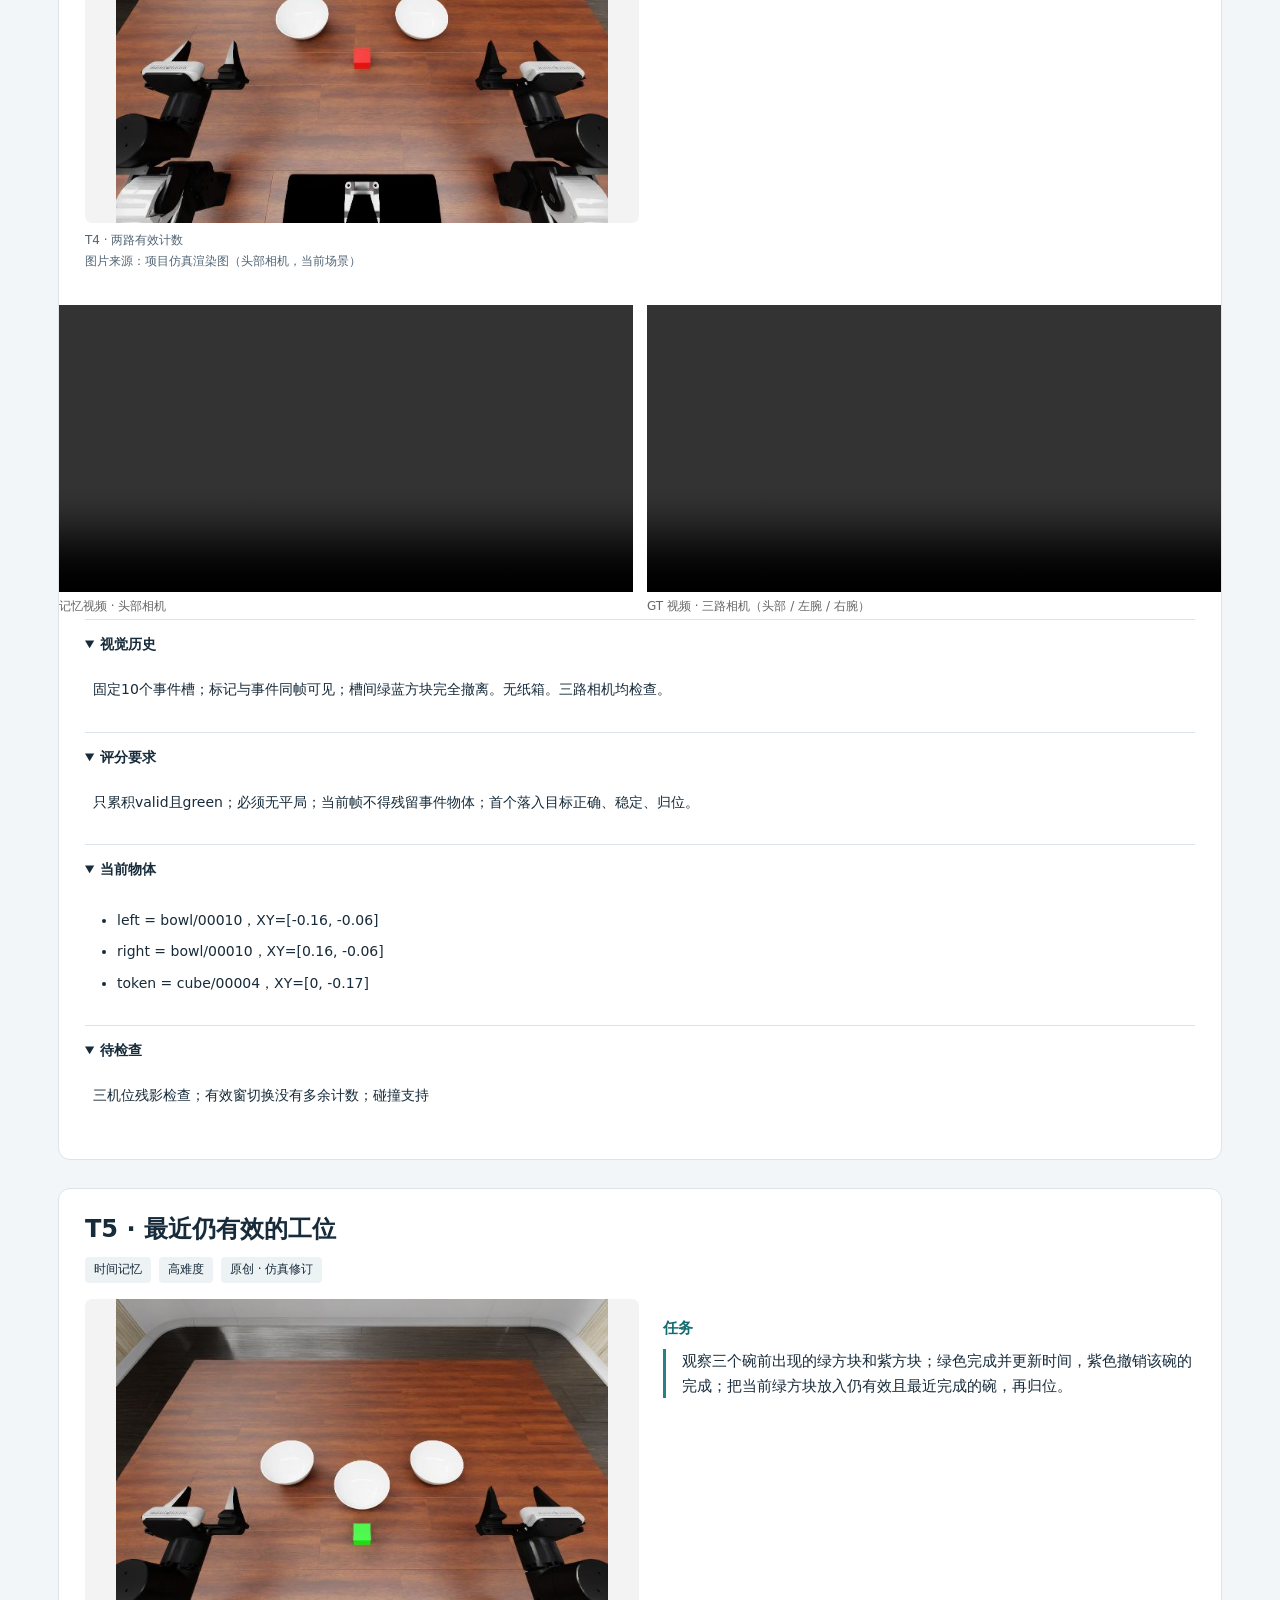
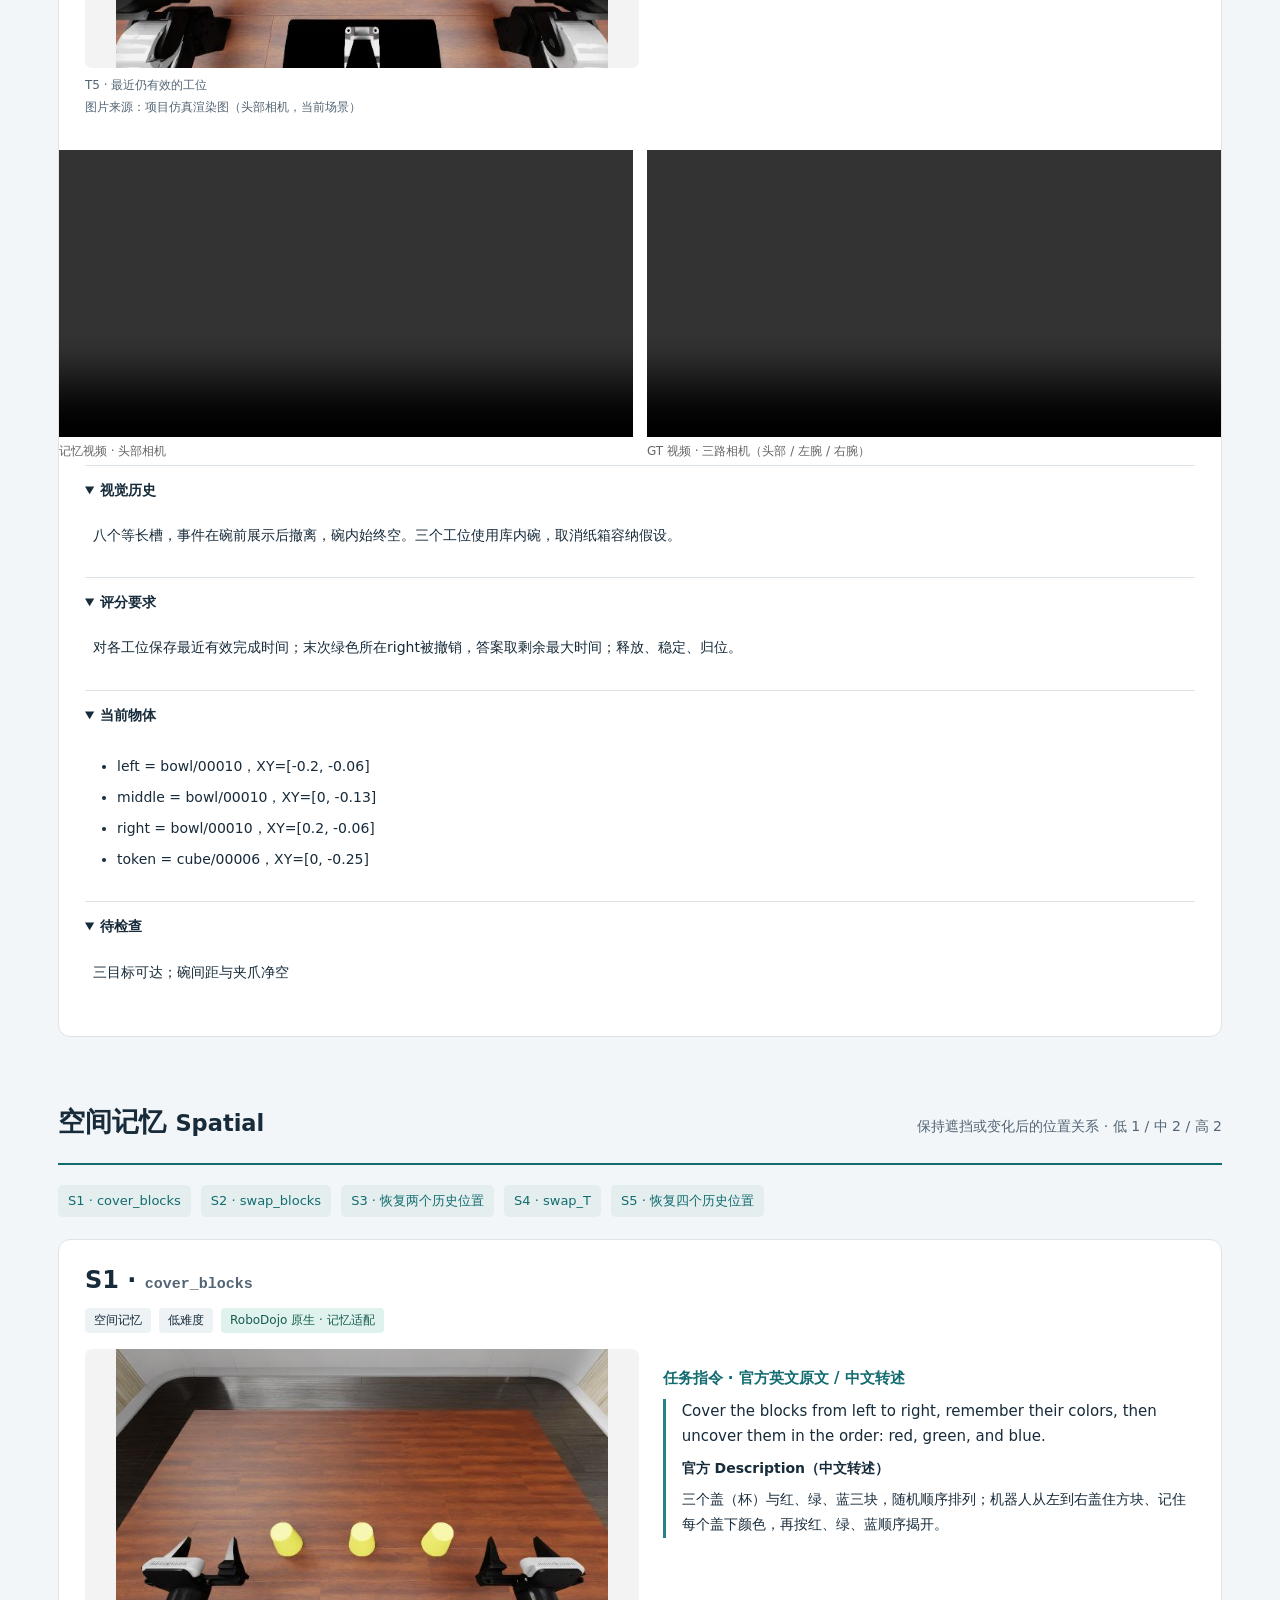
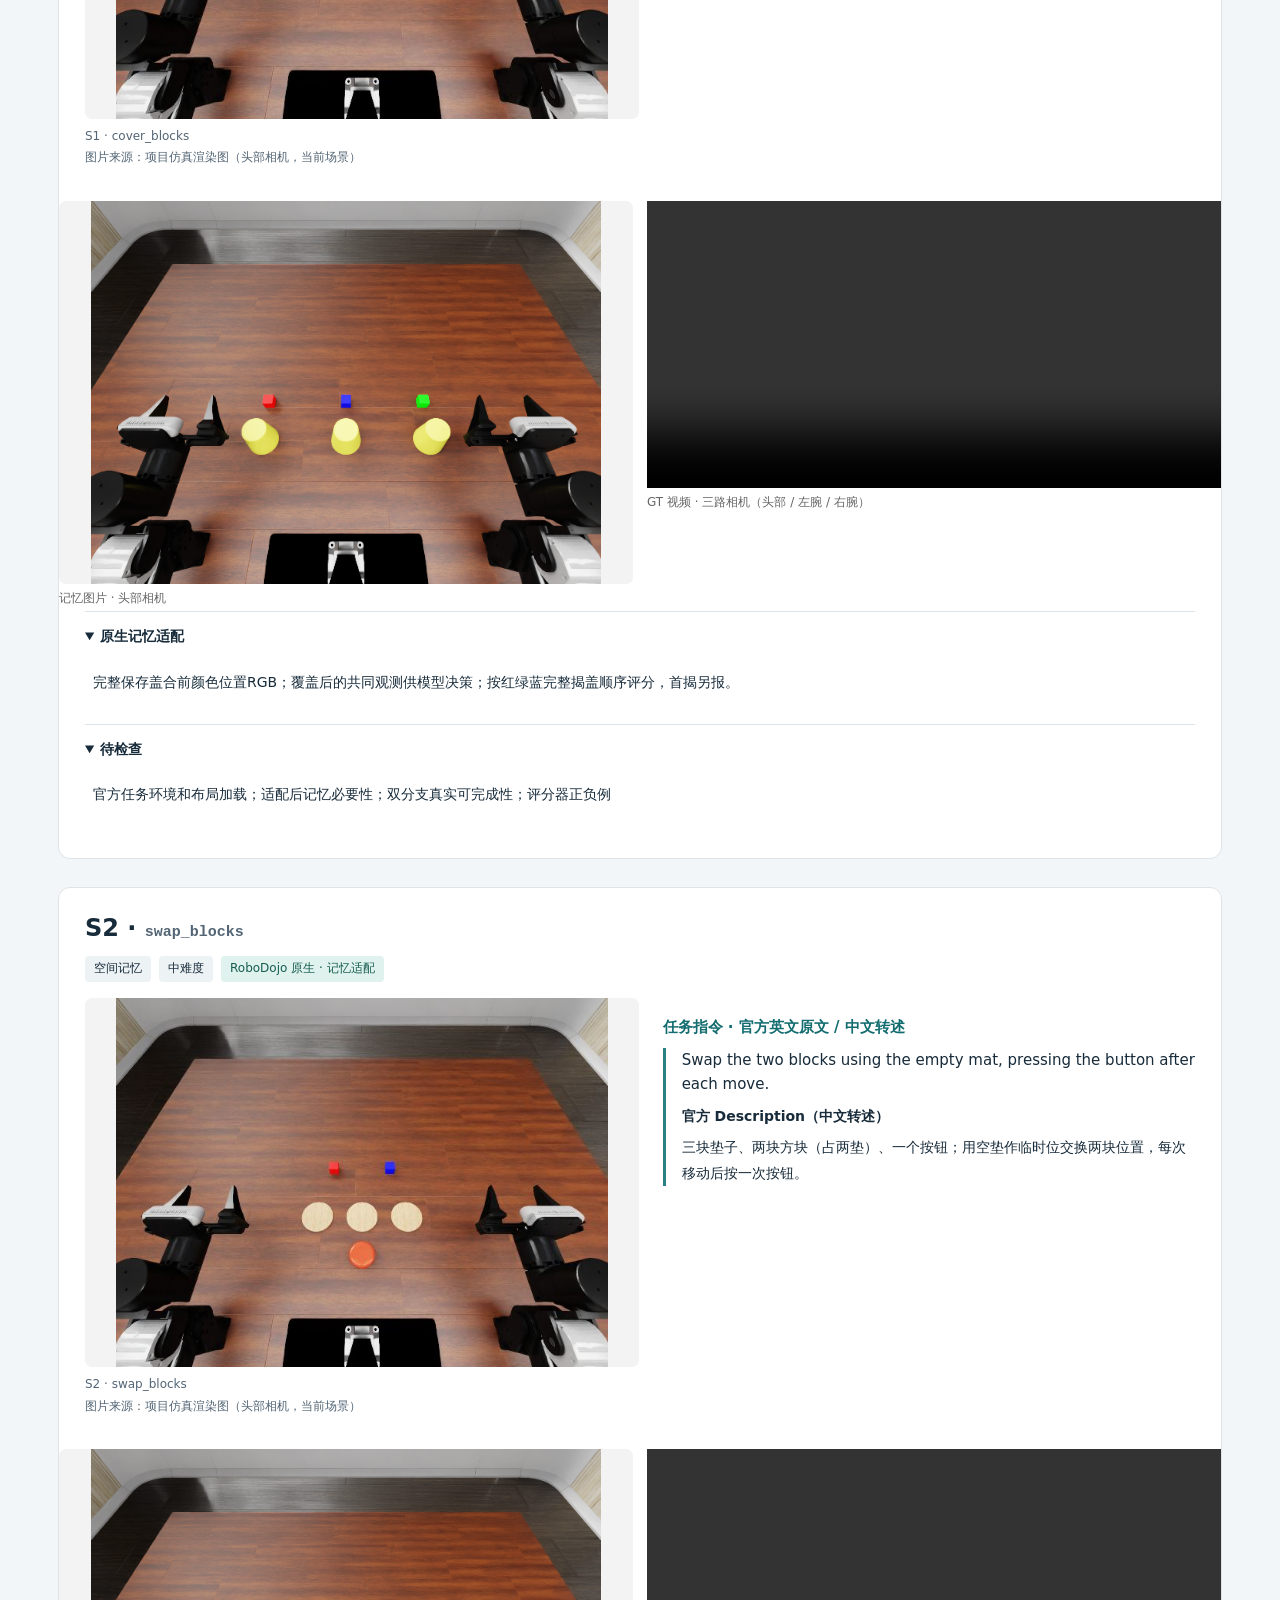
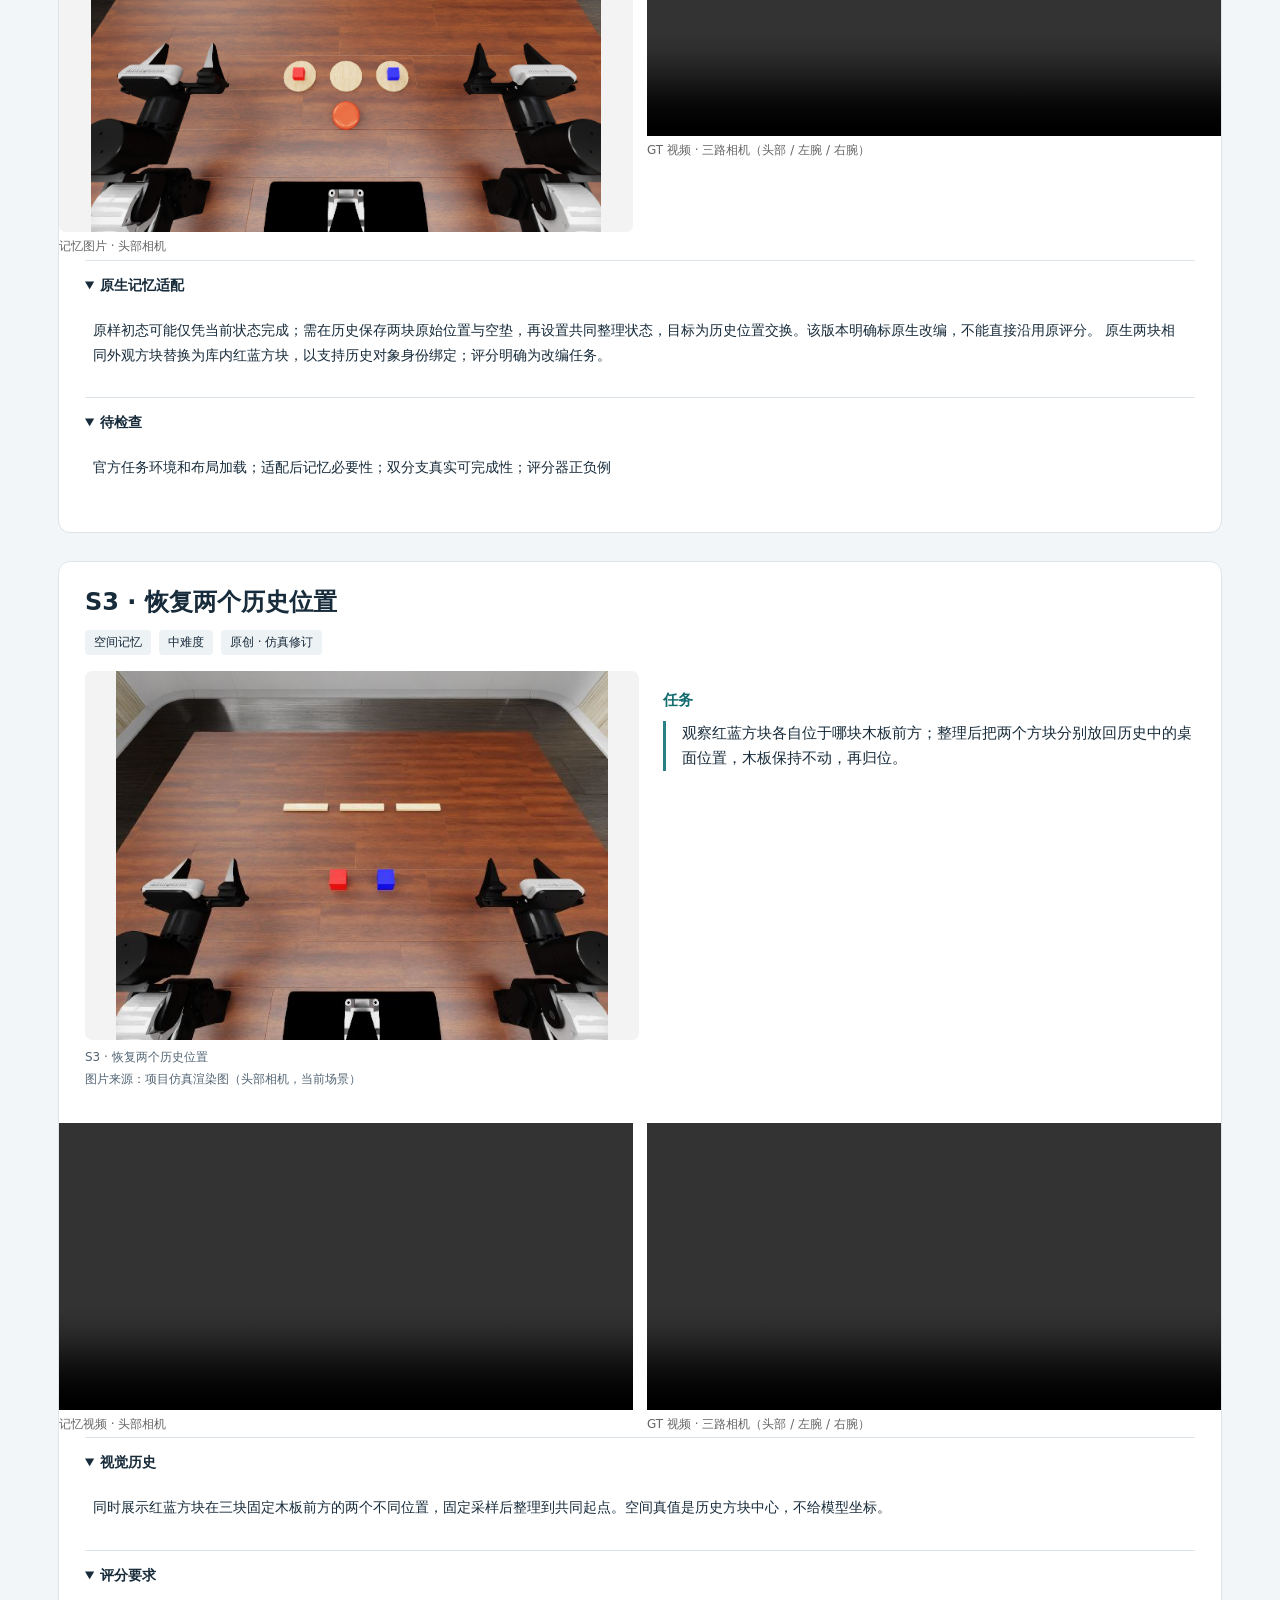
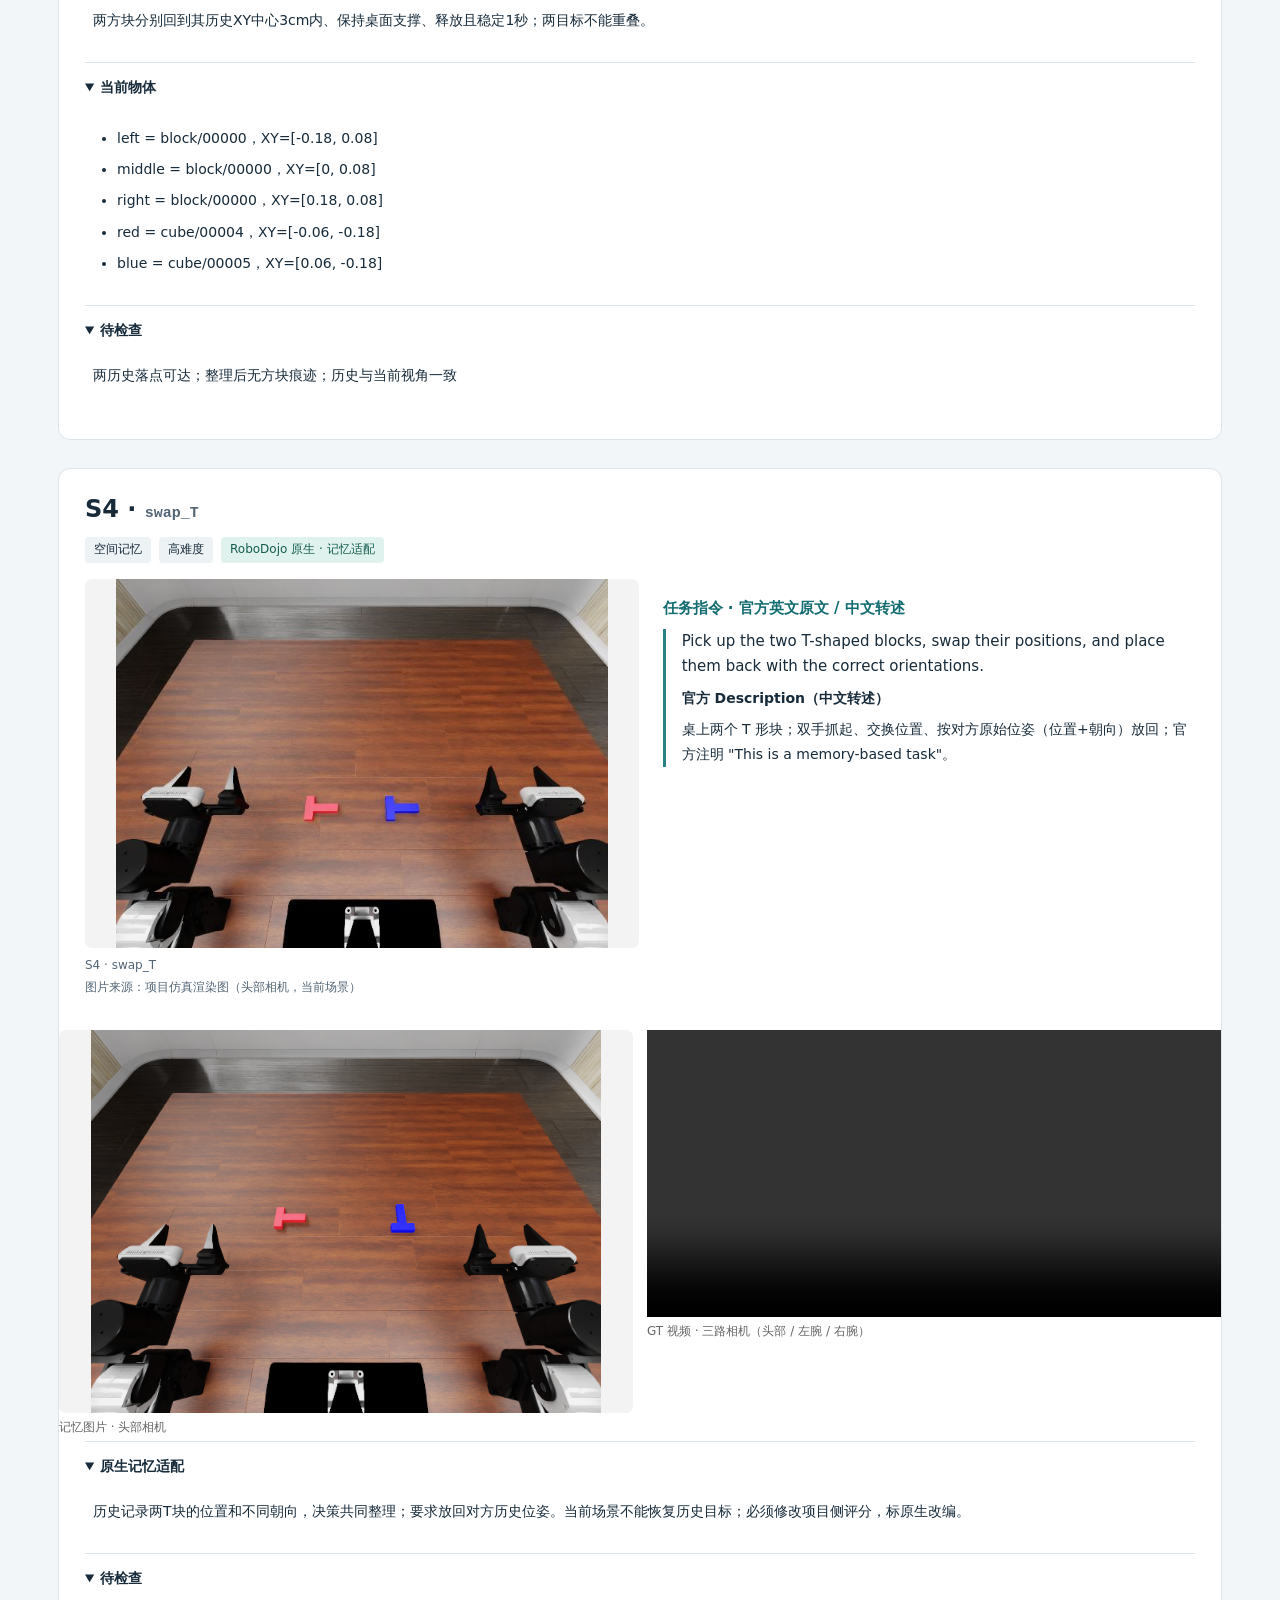
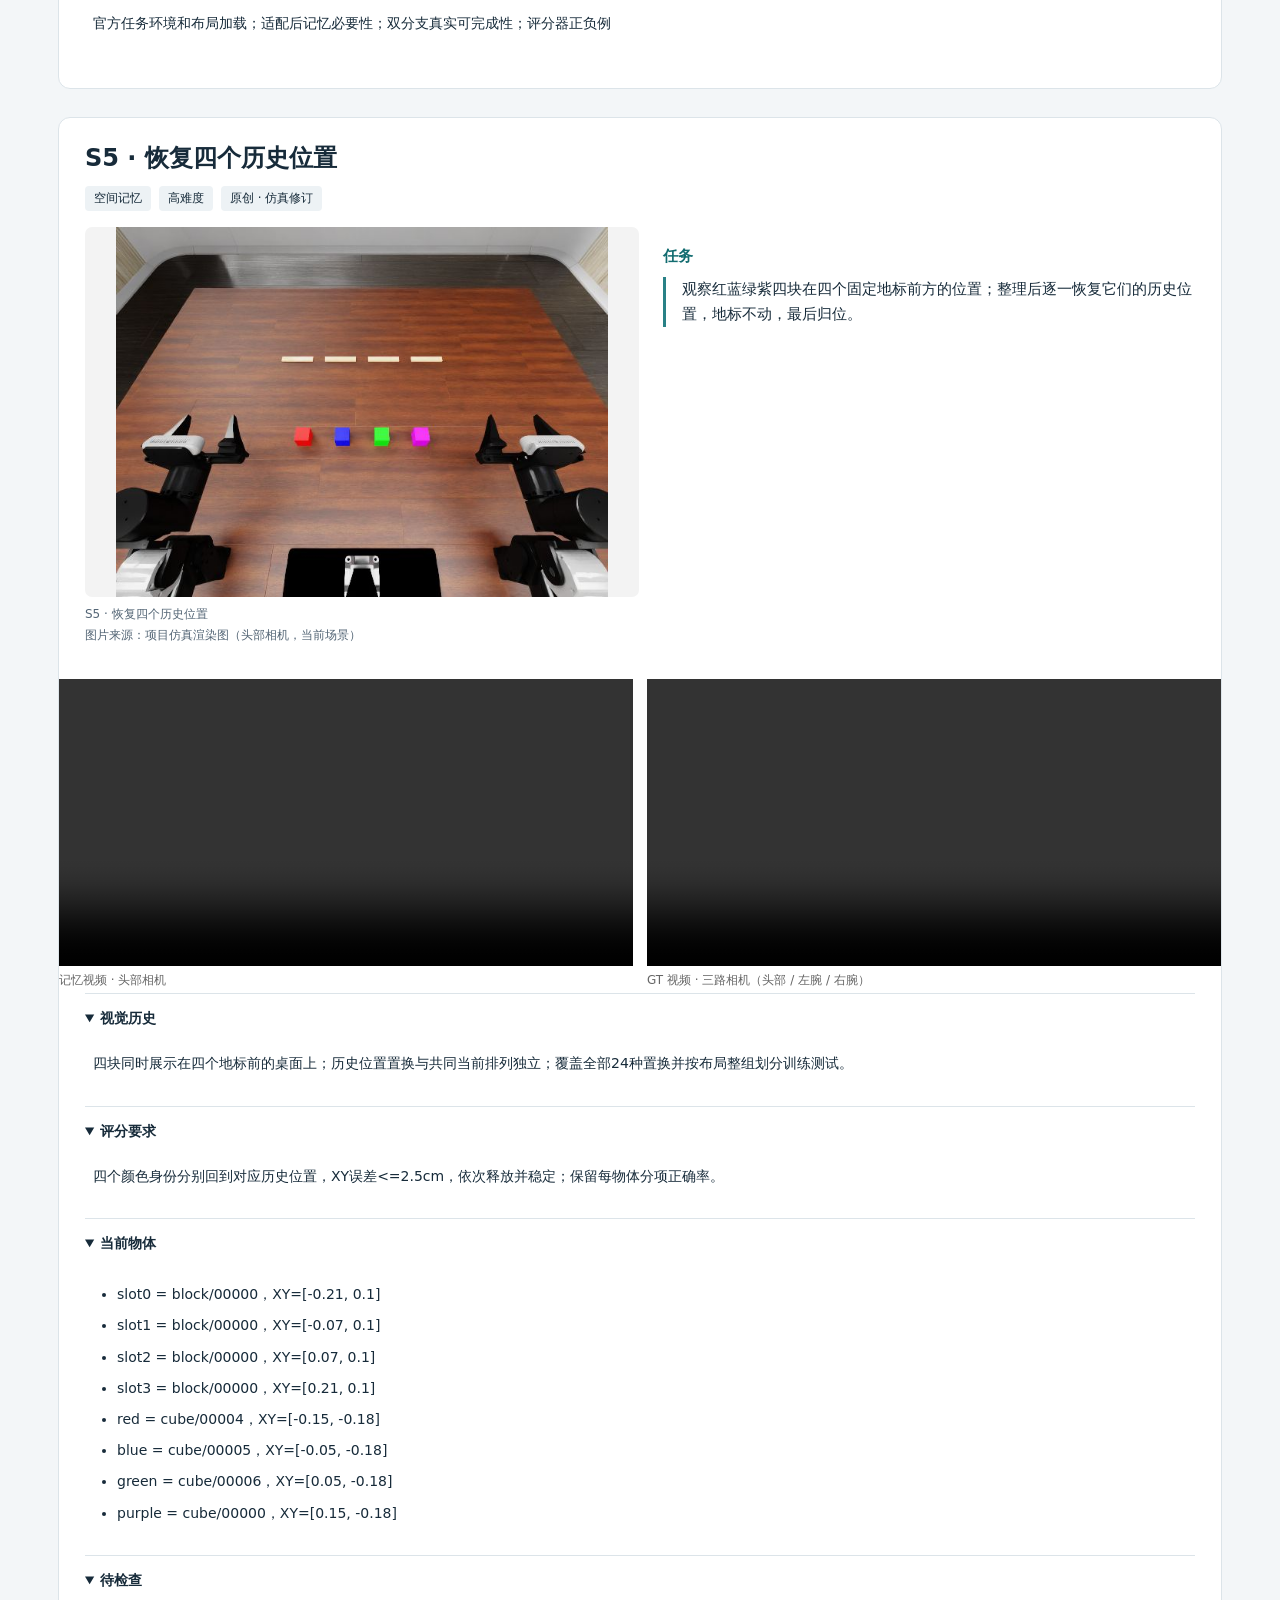
==== commit c76868e8: "scenarios: memory media beside GT on all 20 cards (5 memory images added)" ====
--- a/scenarios/index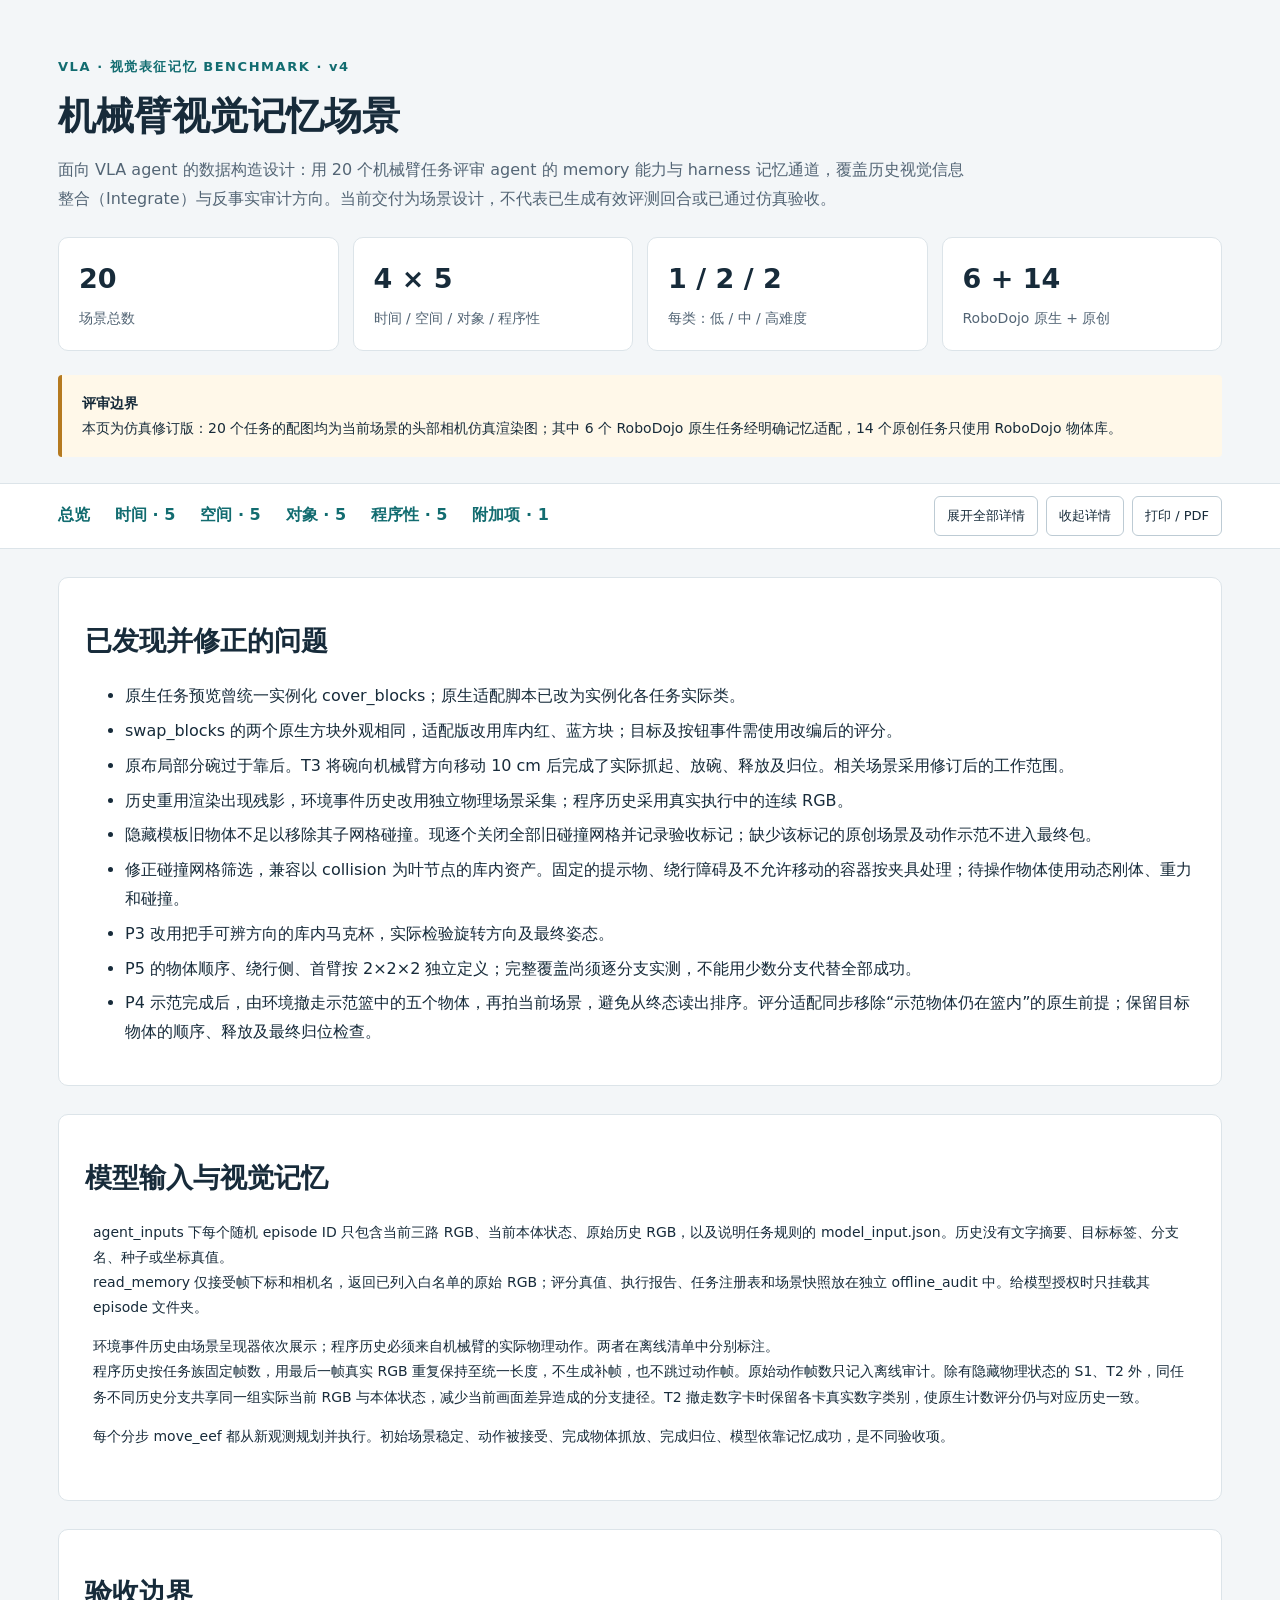
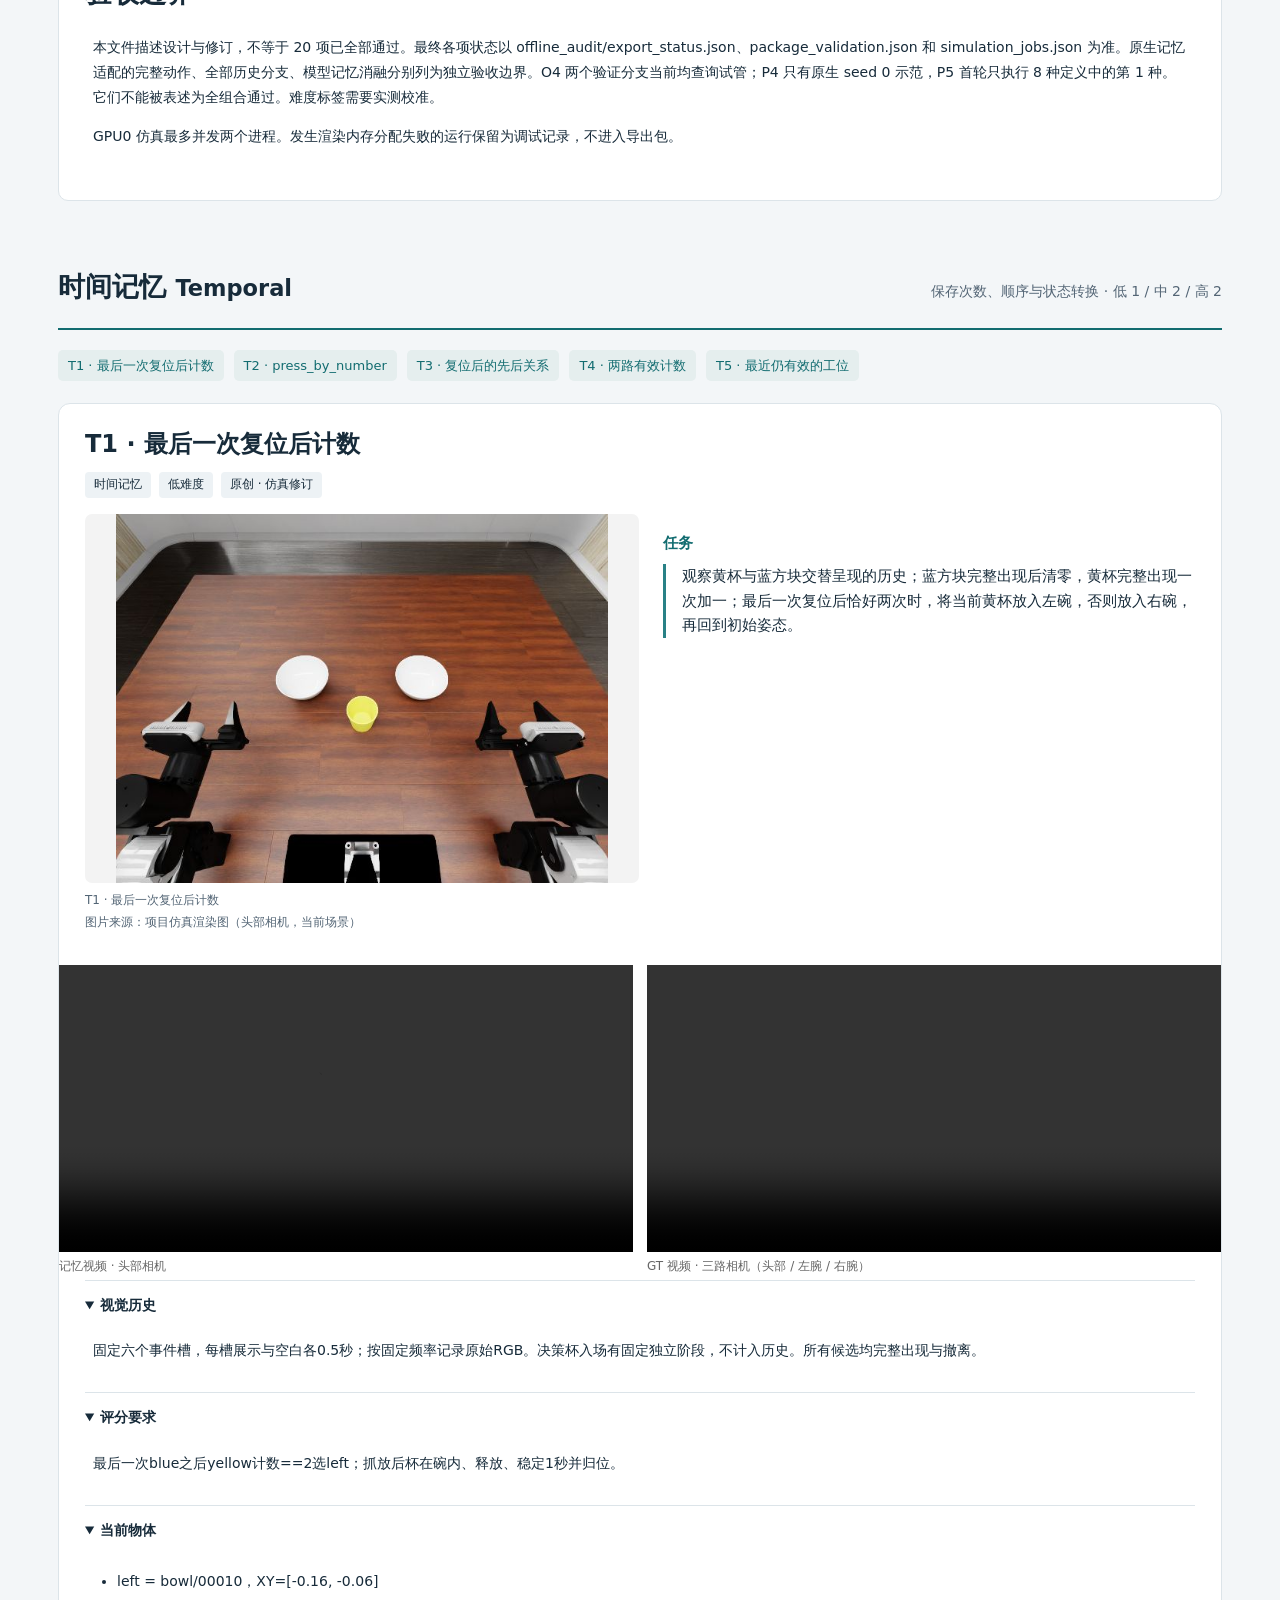
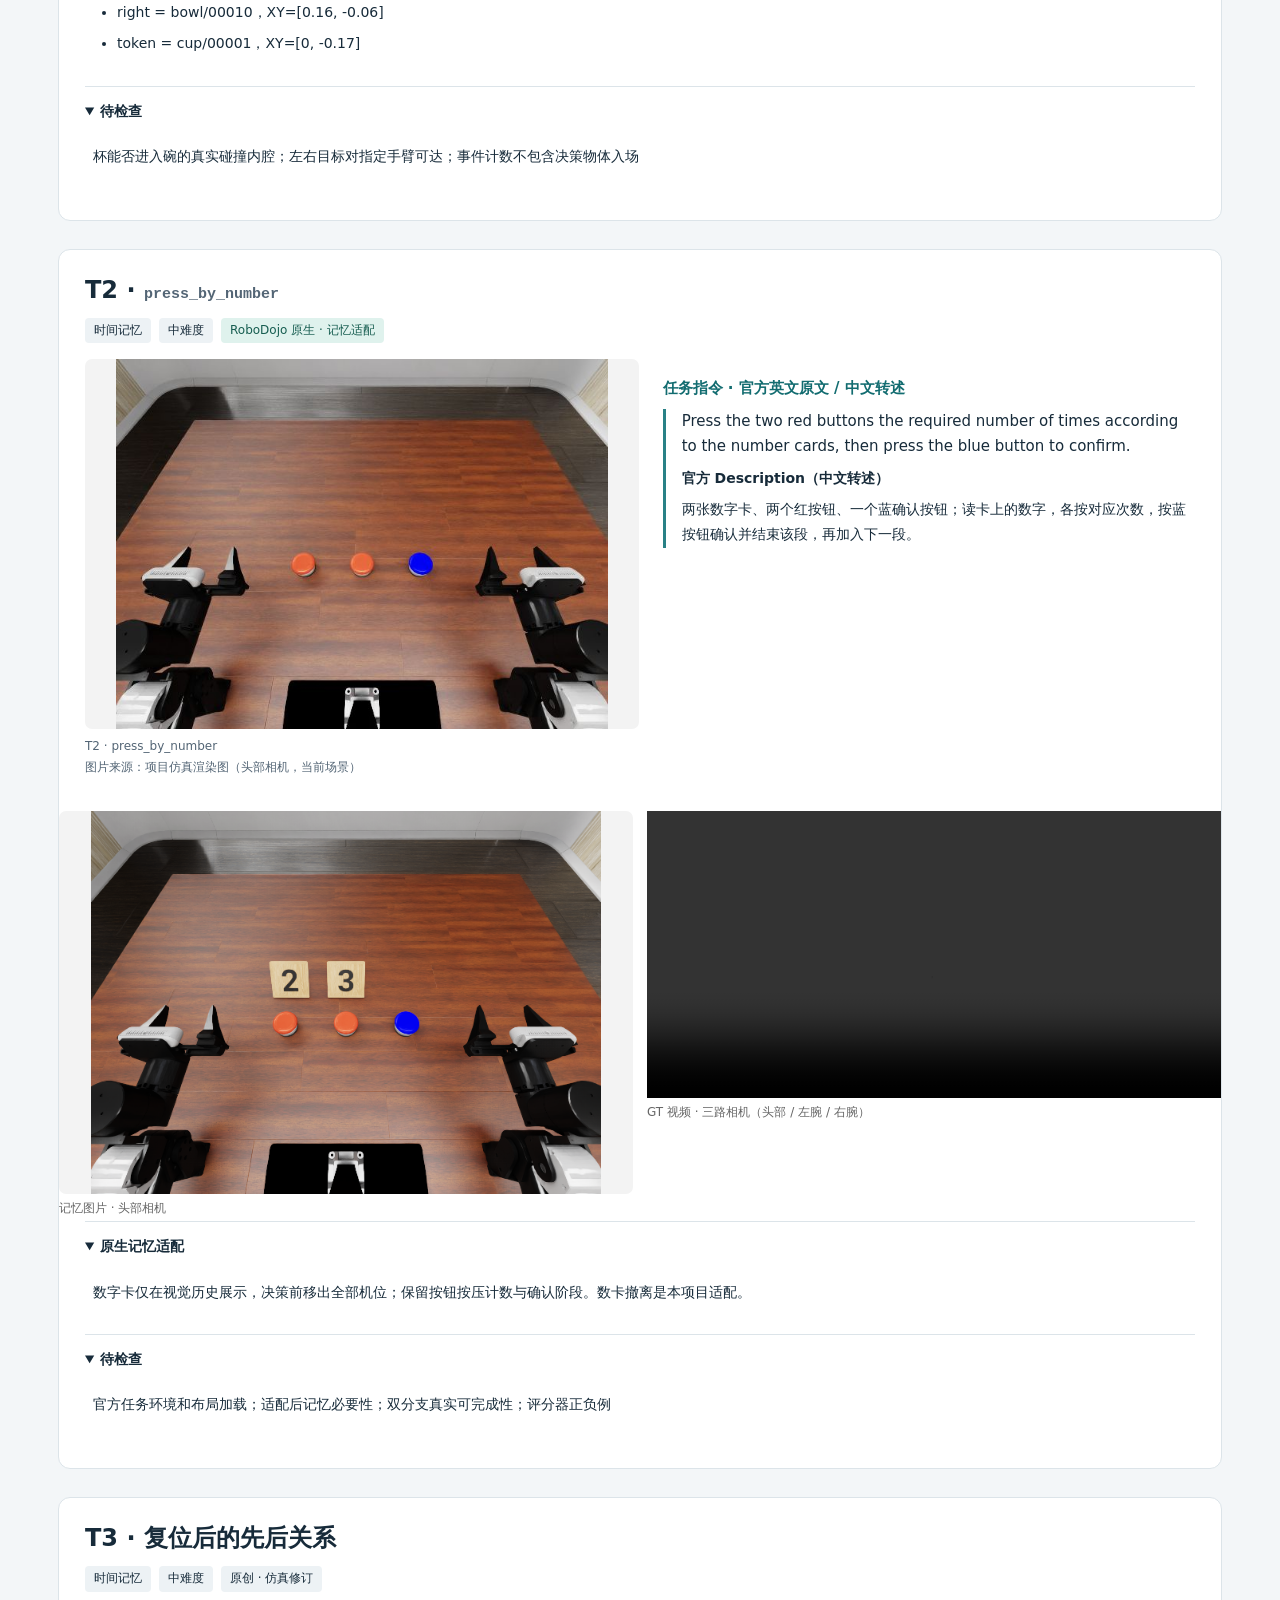
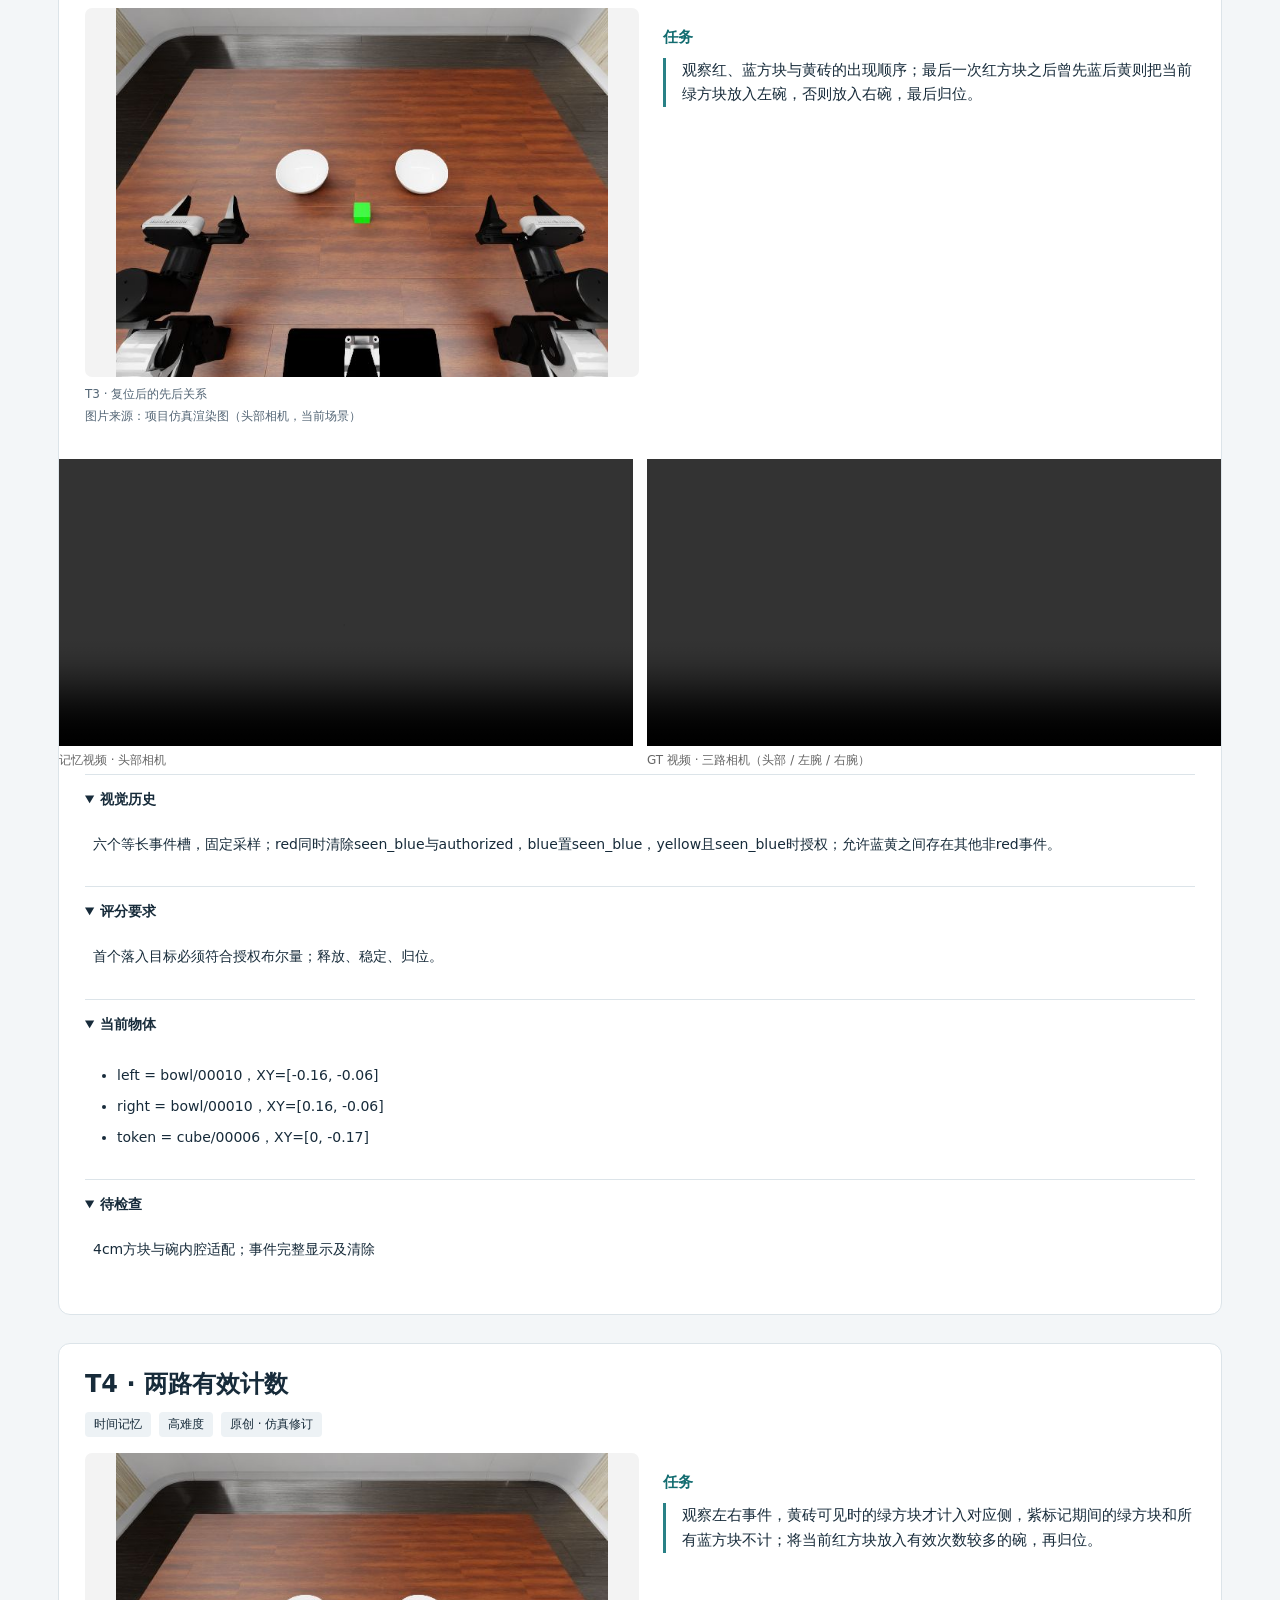
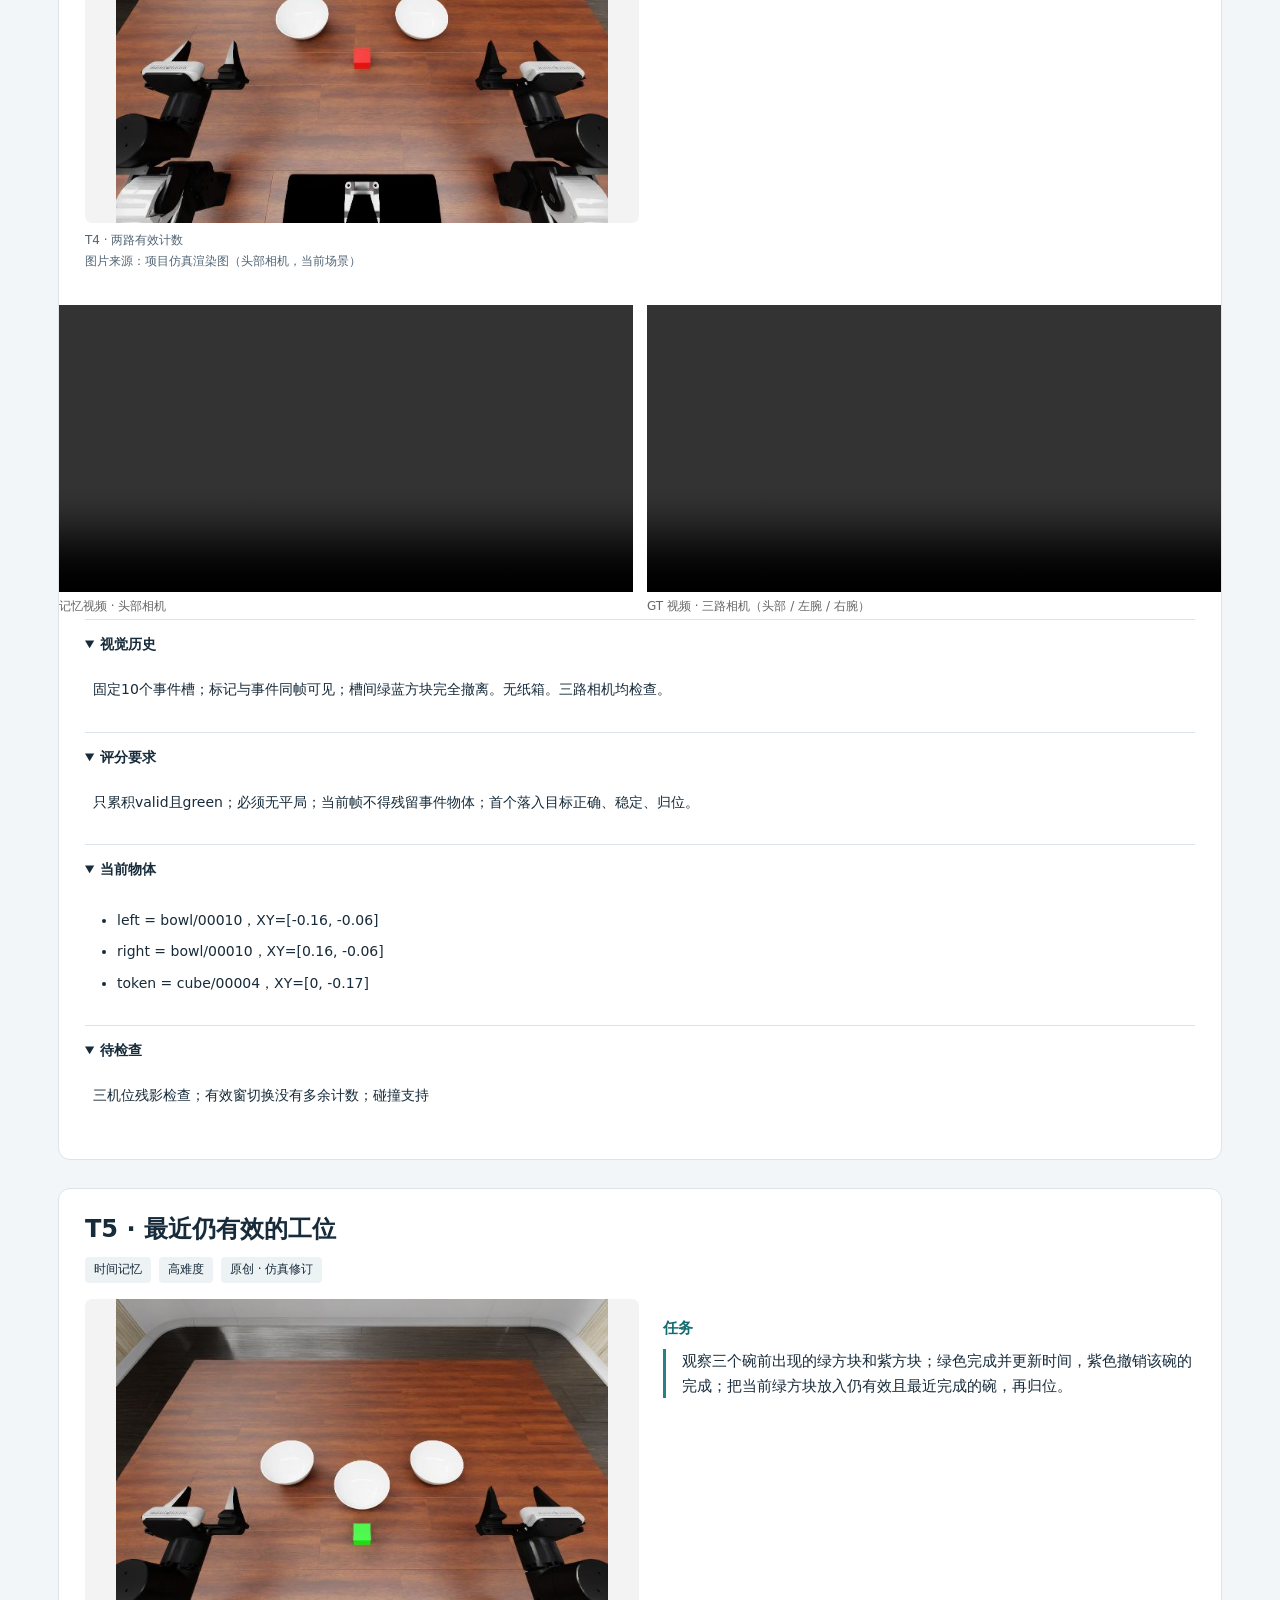
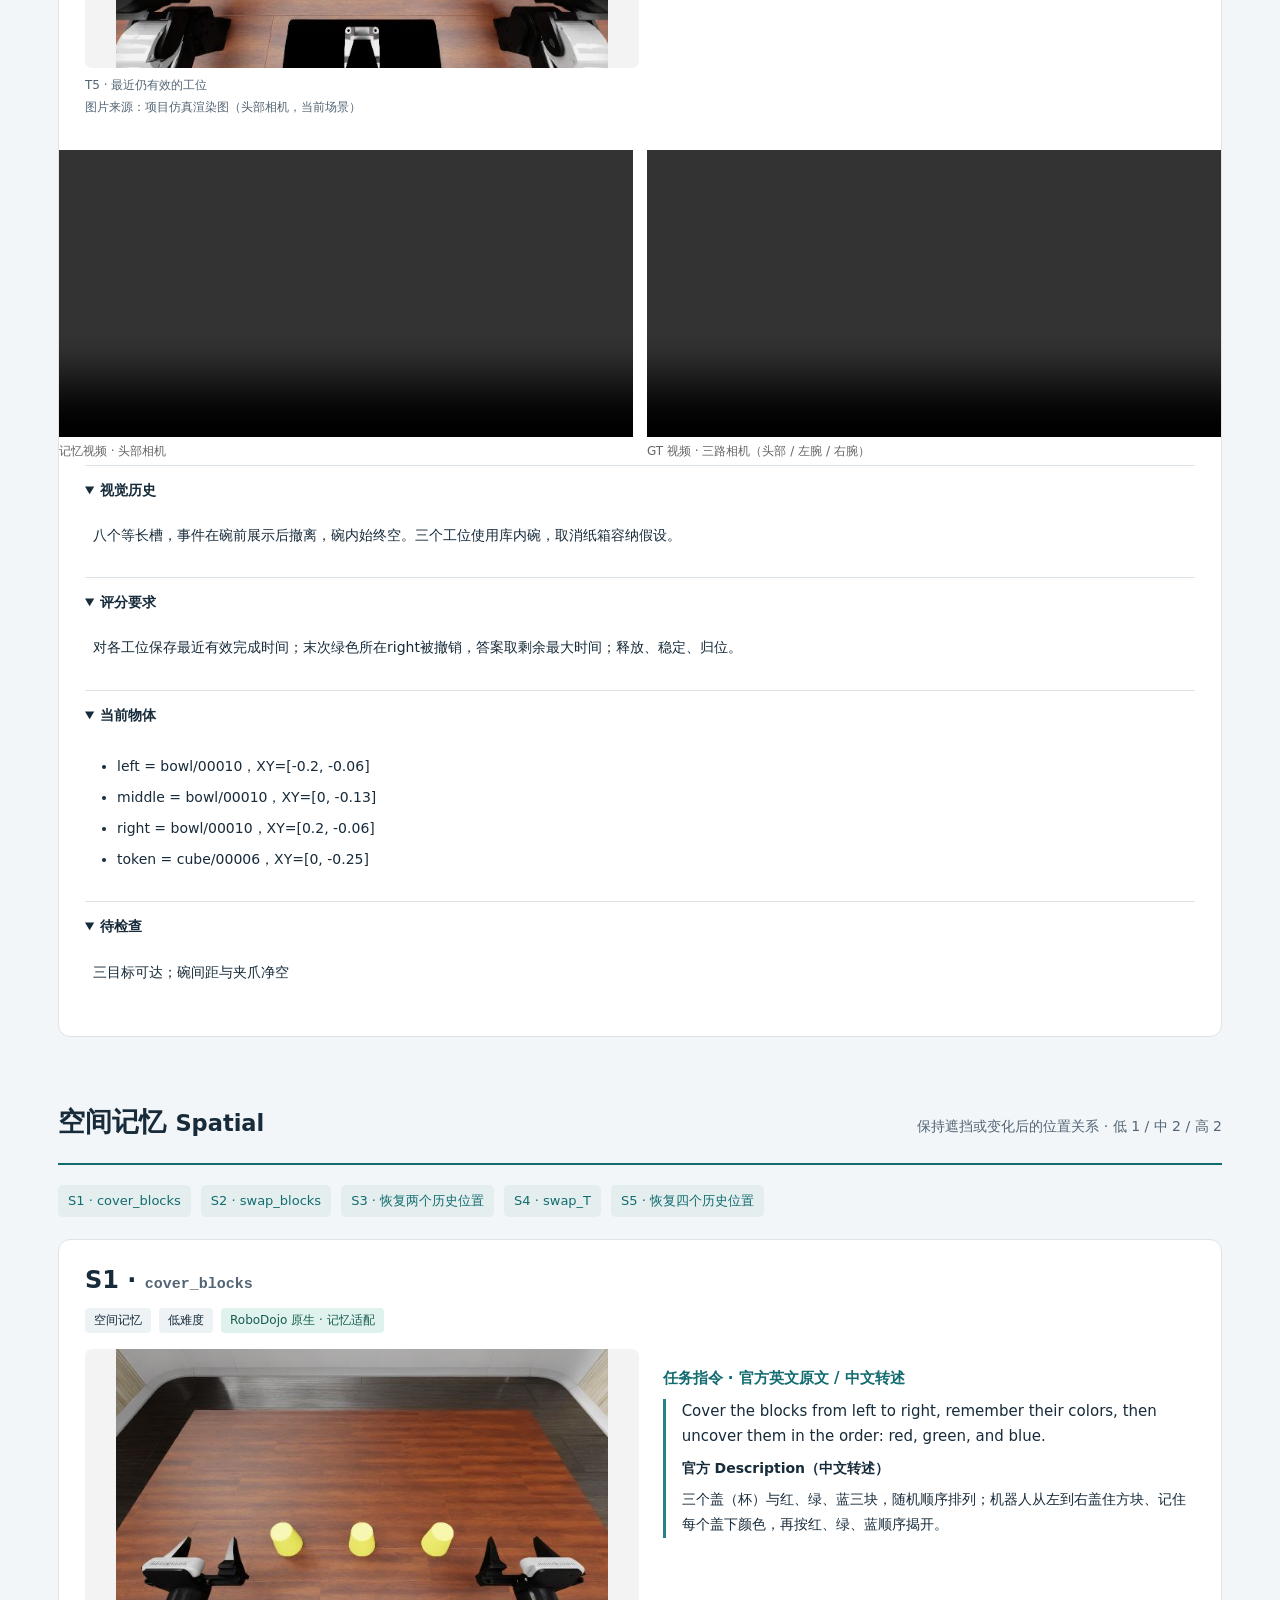
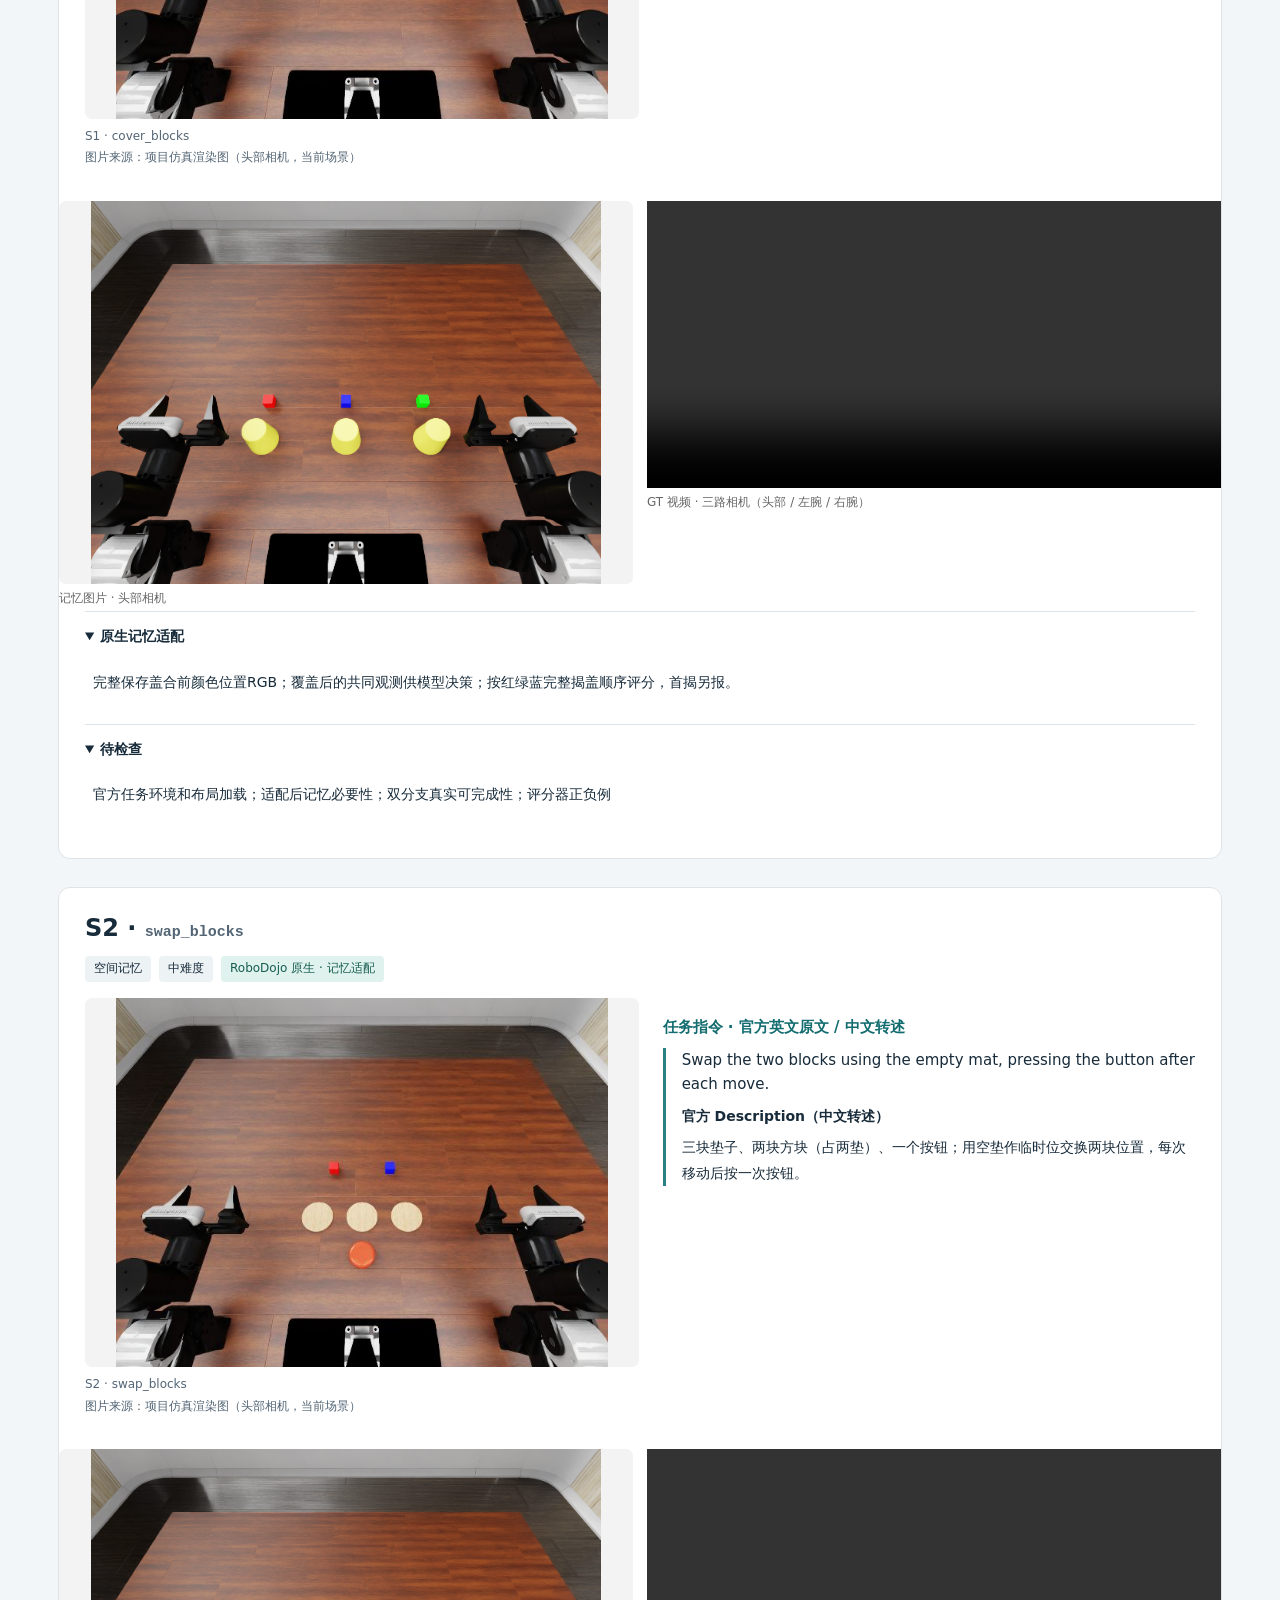
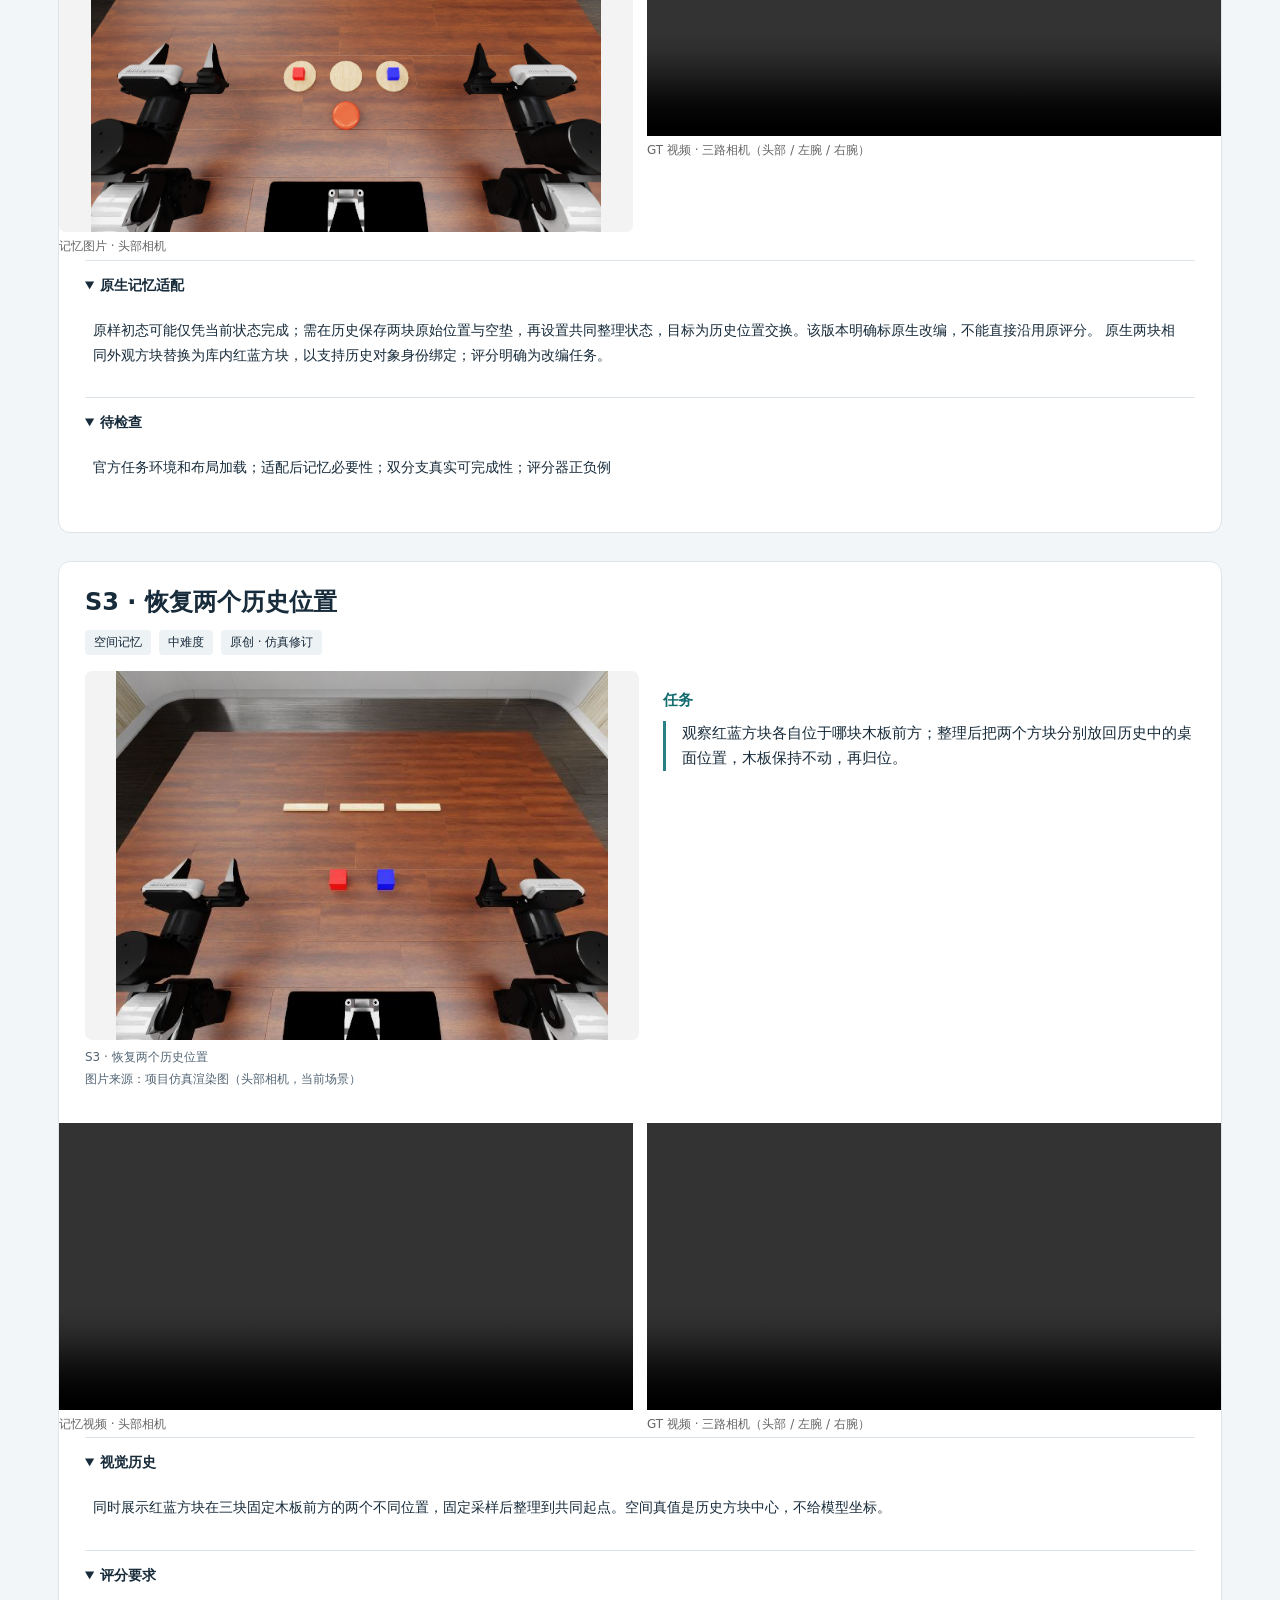
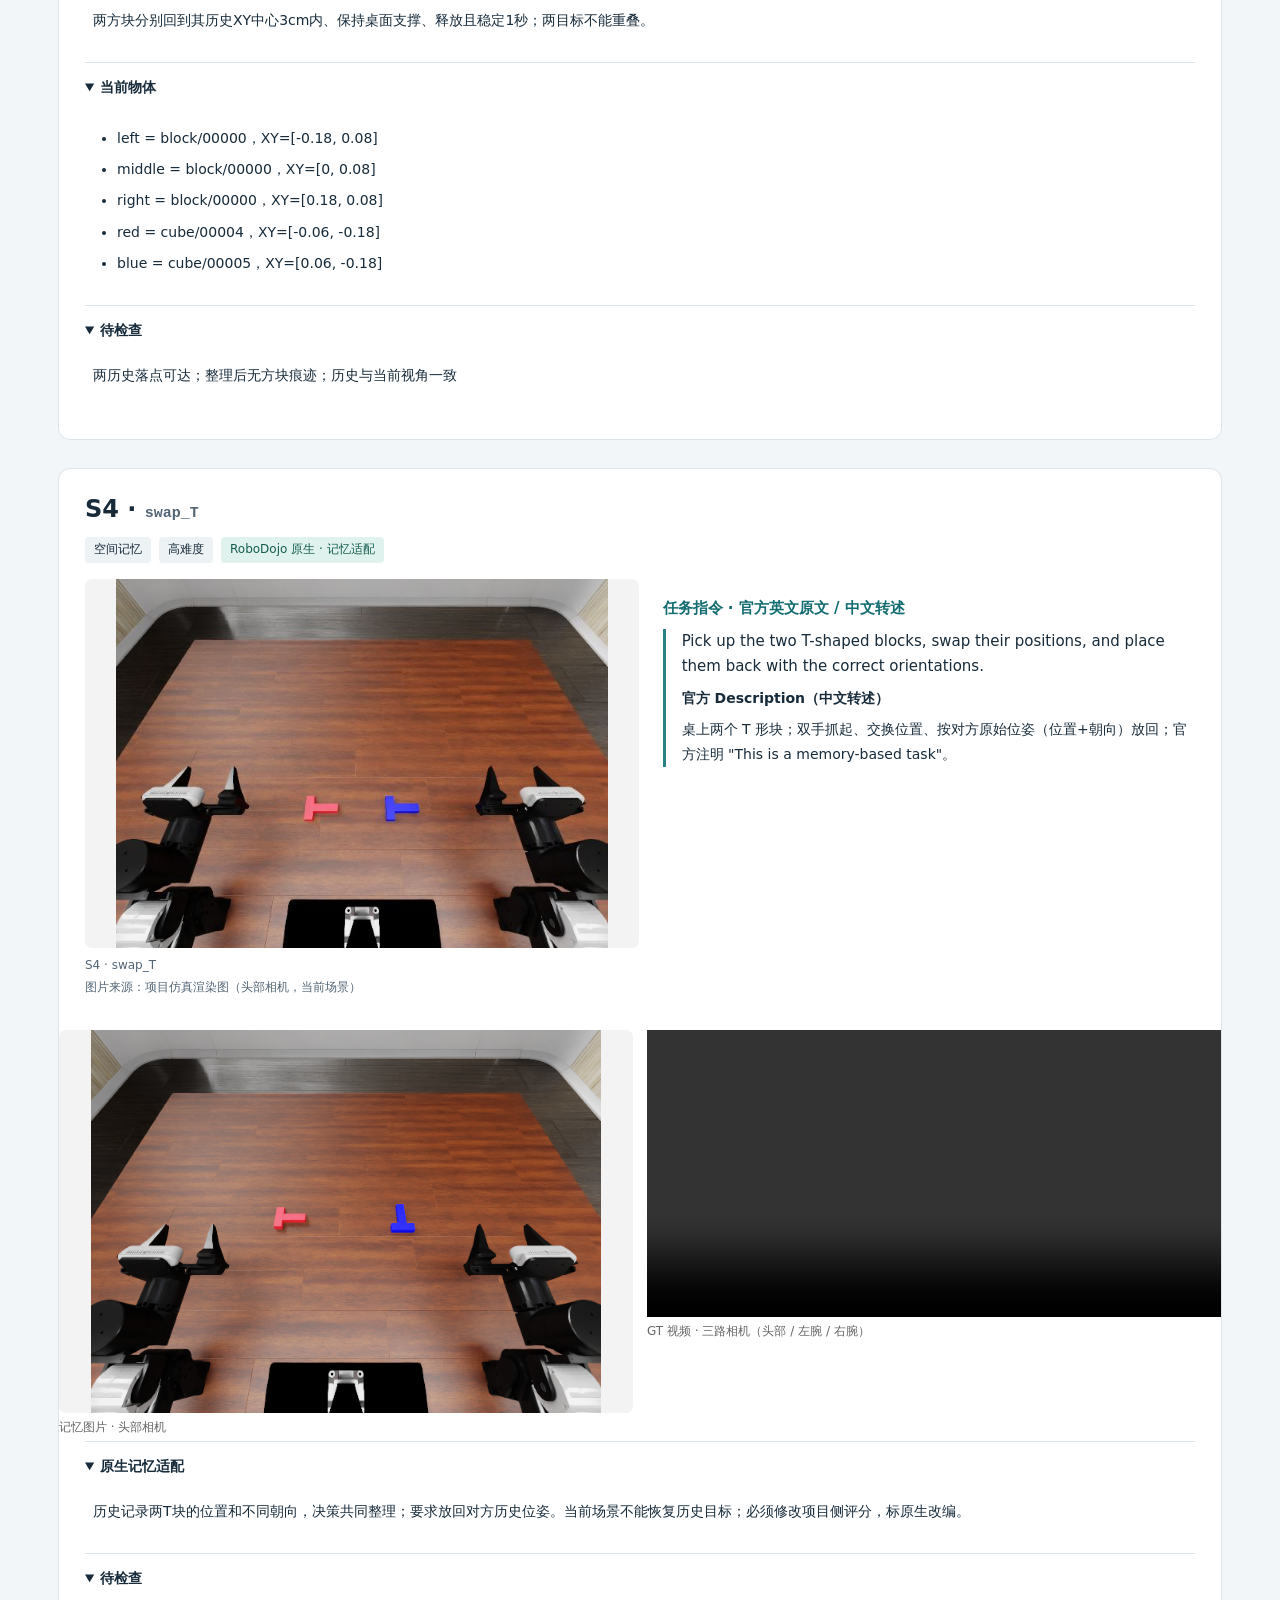
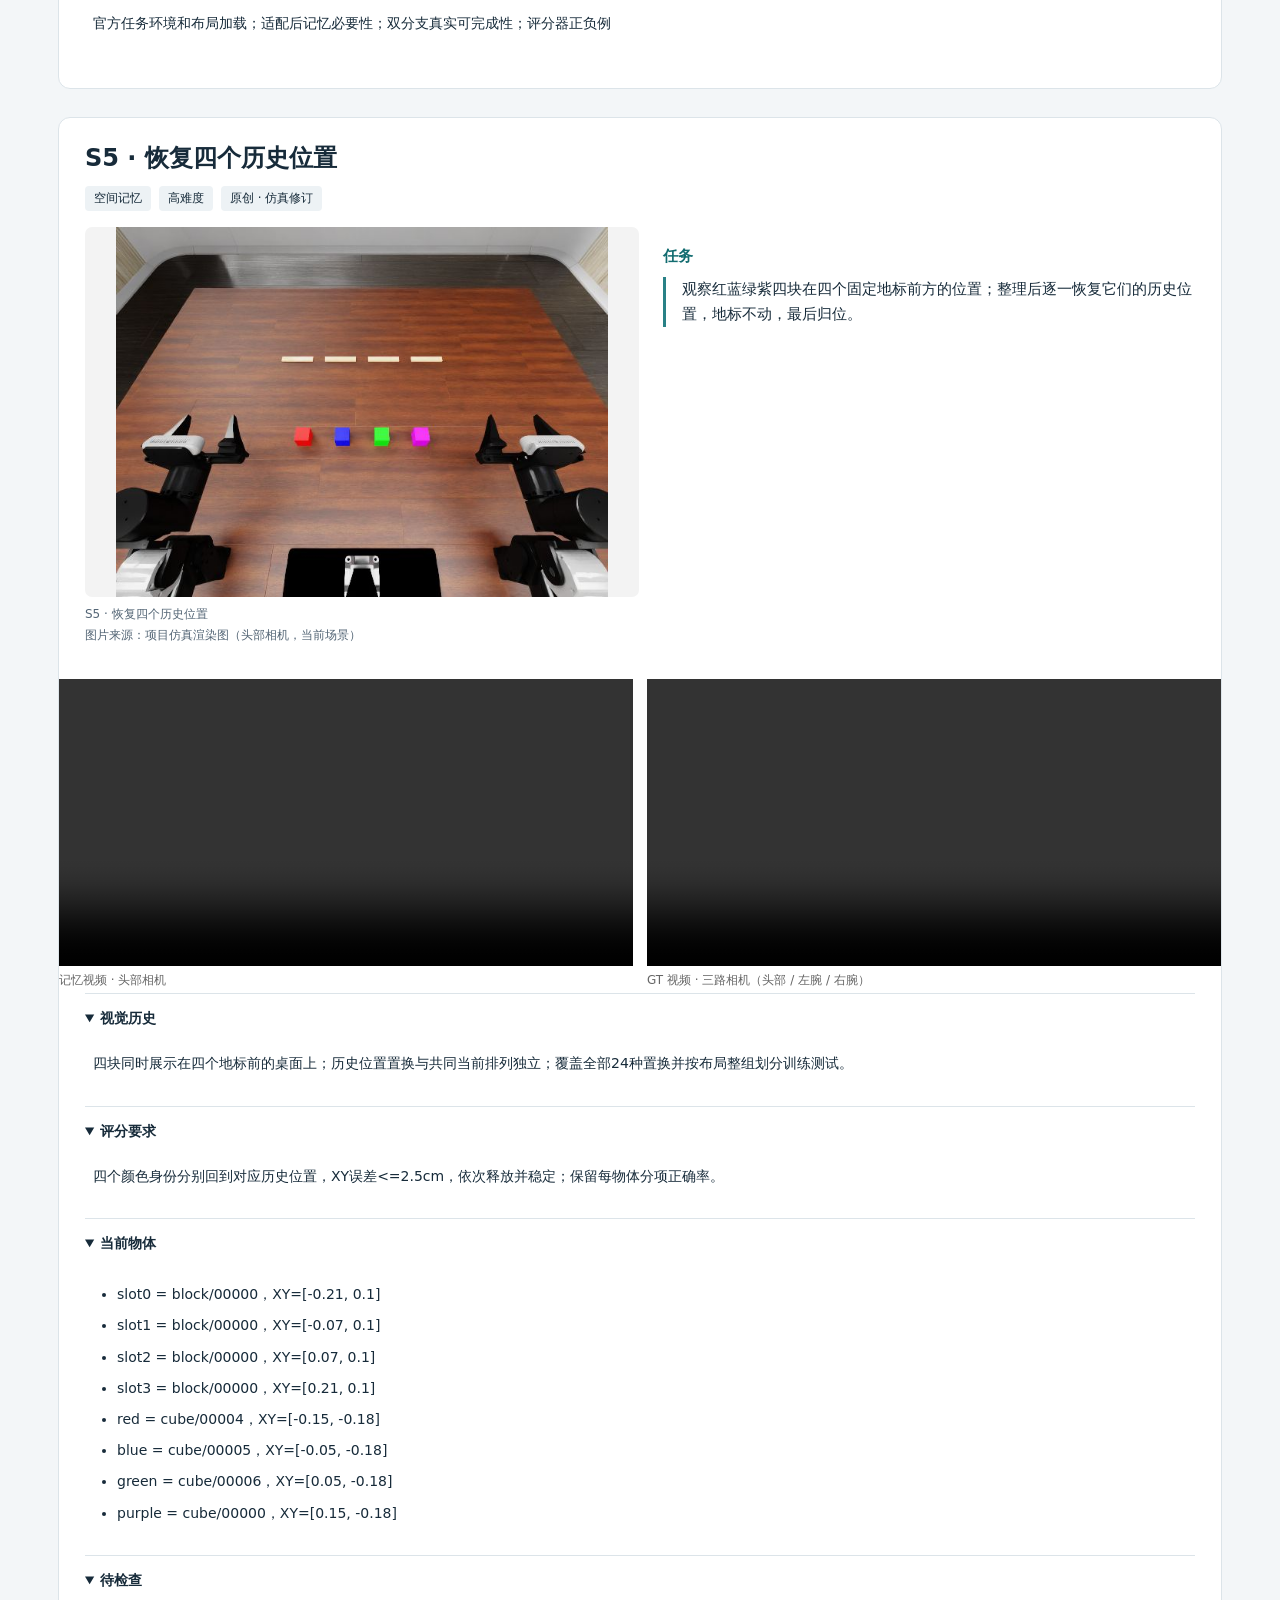
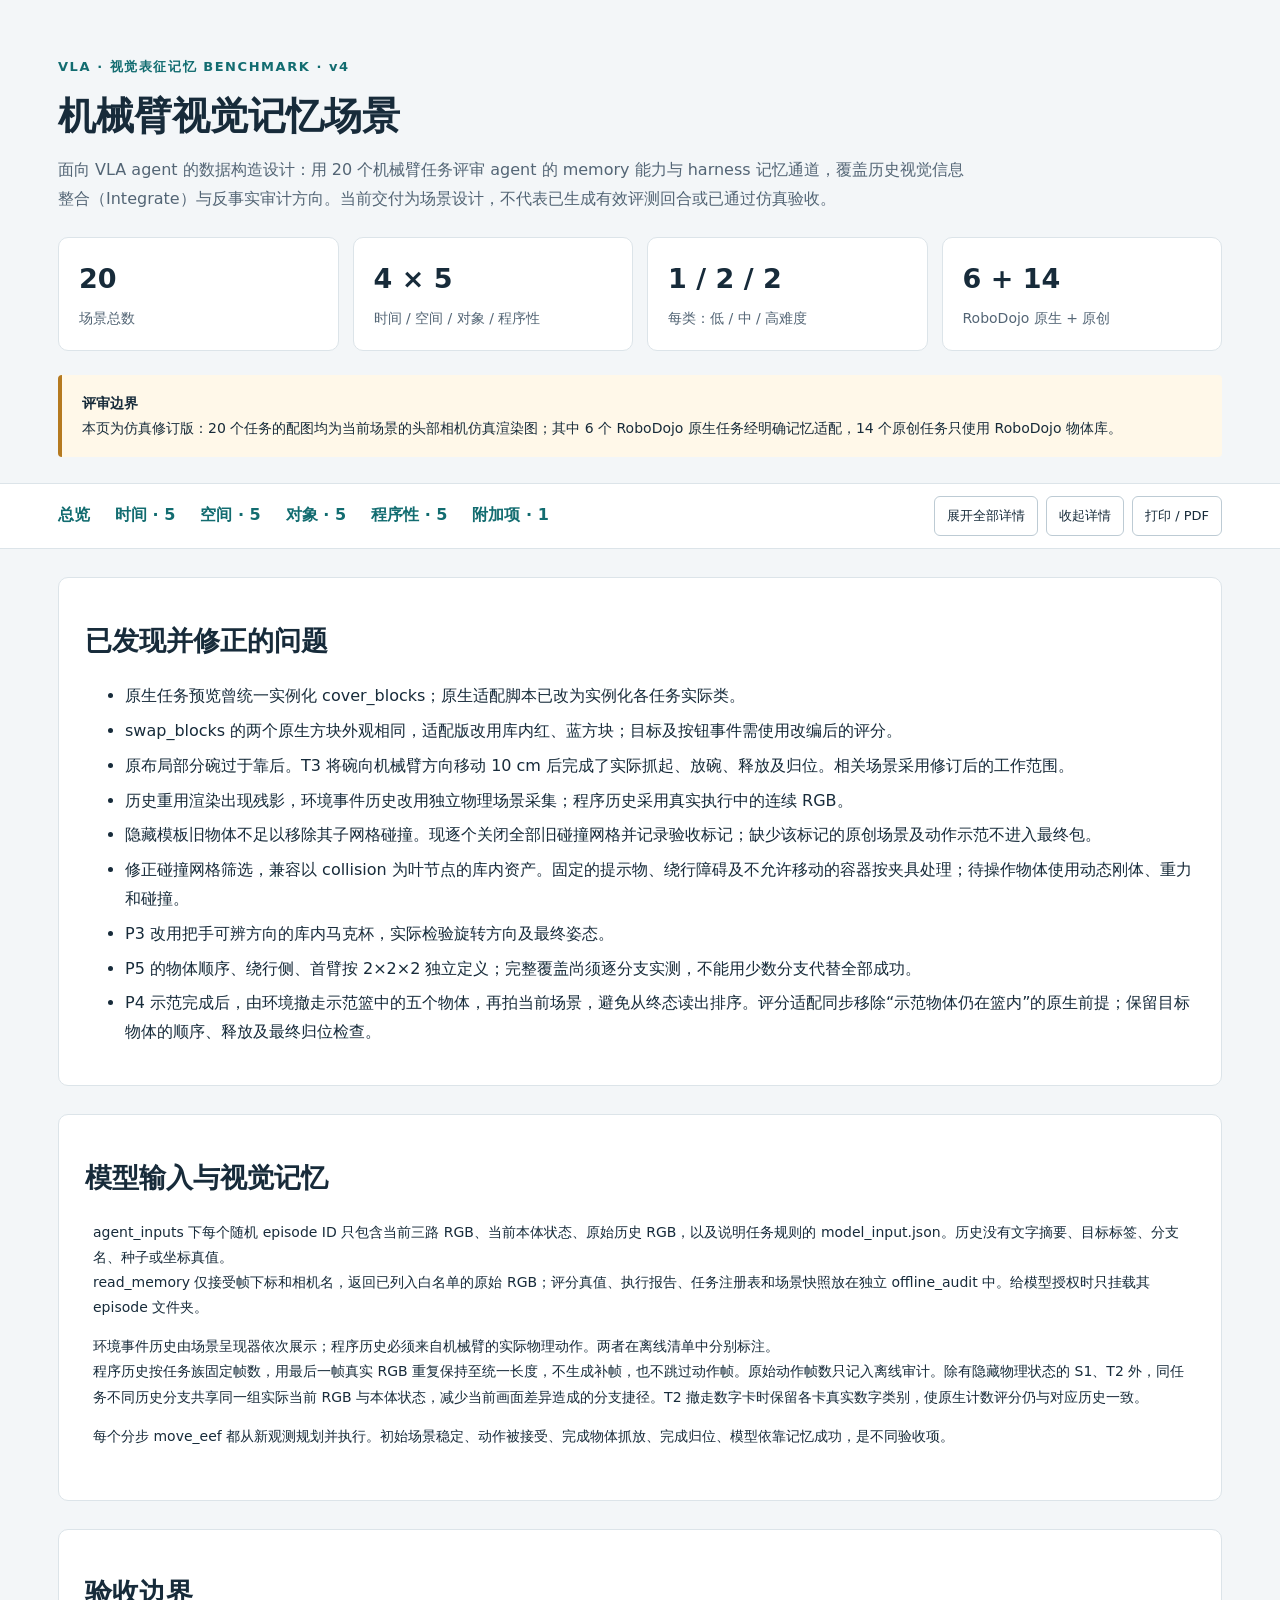
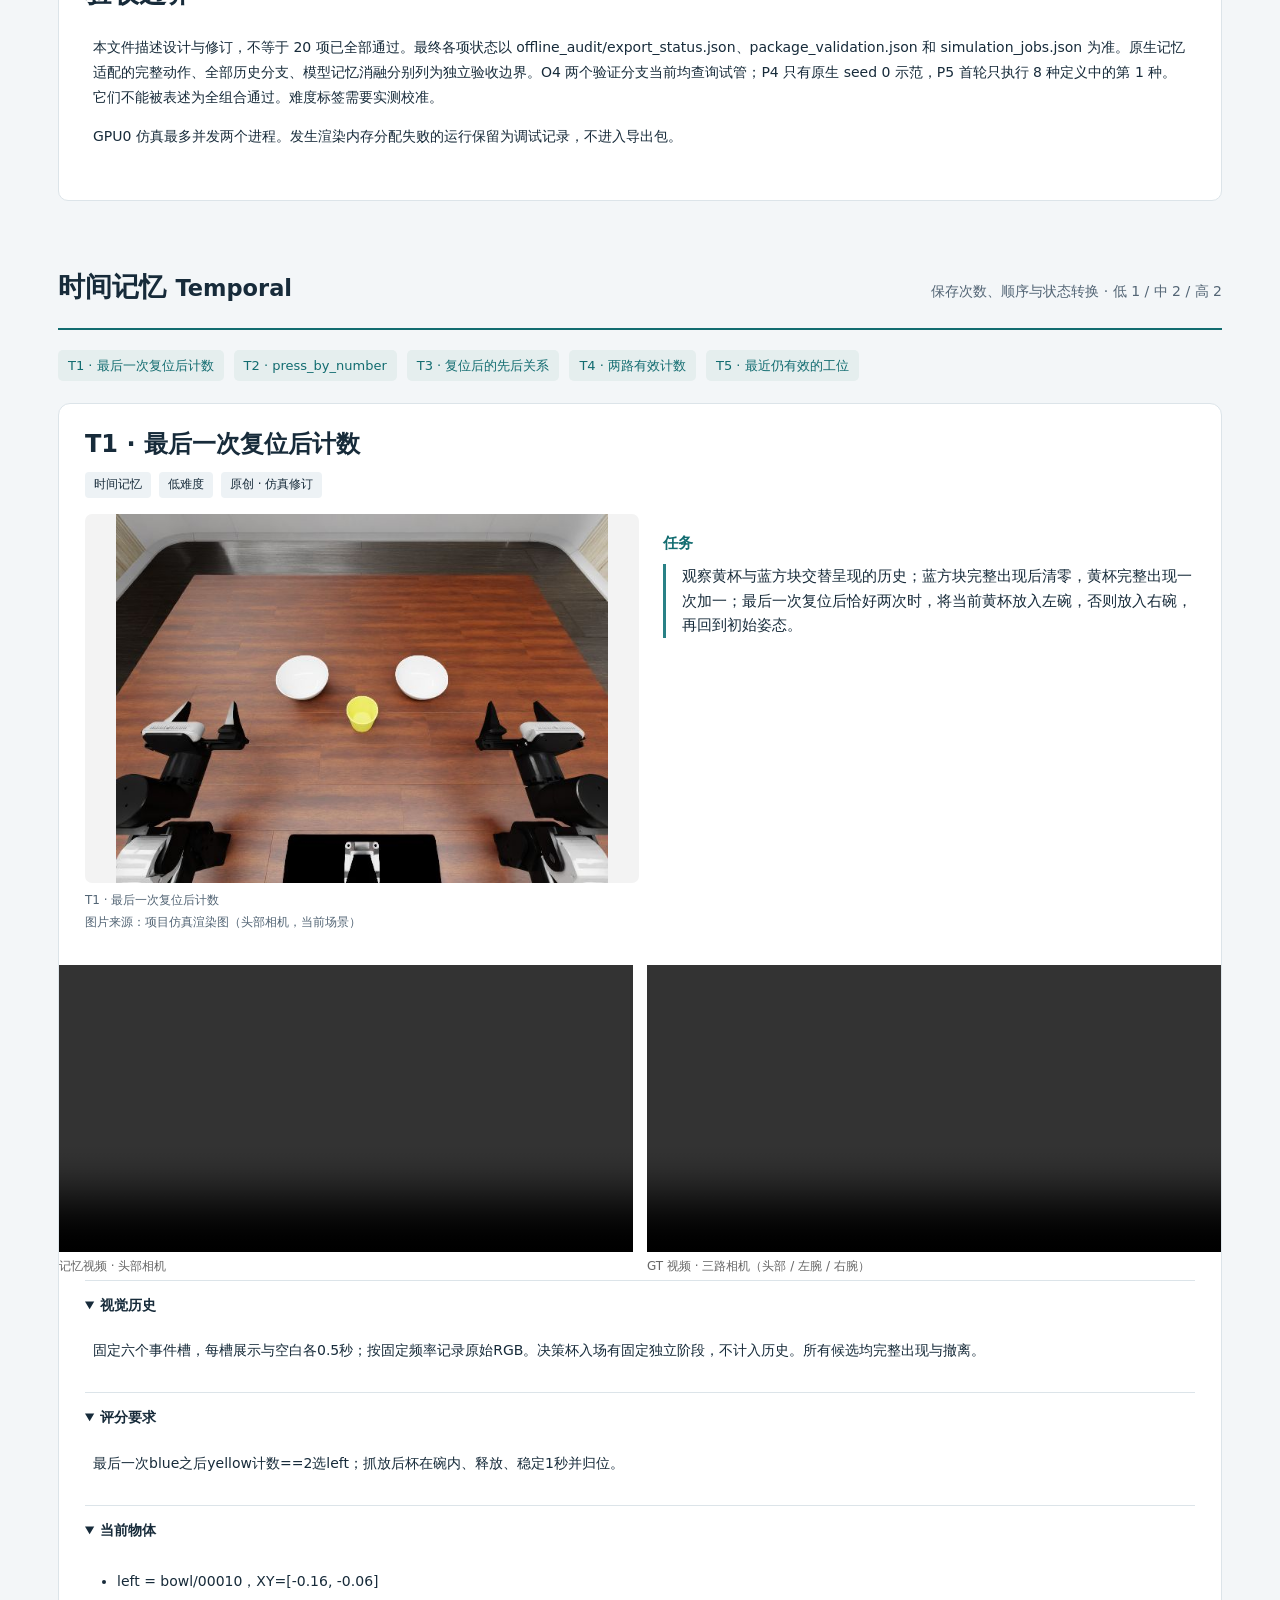
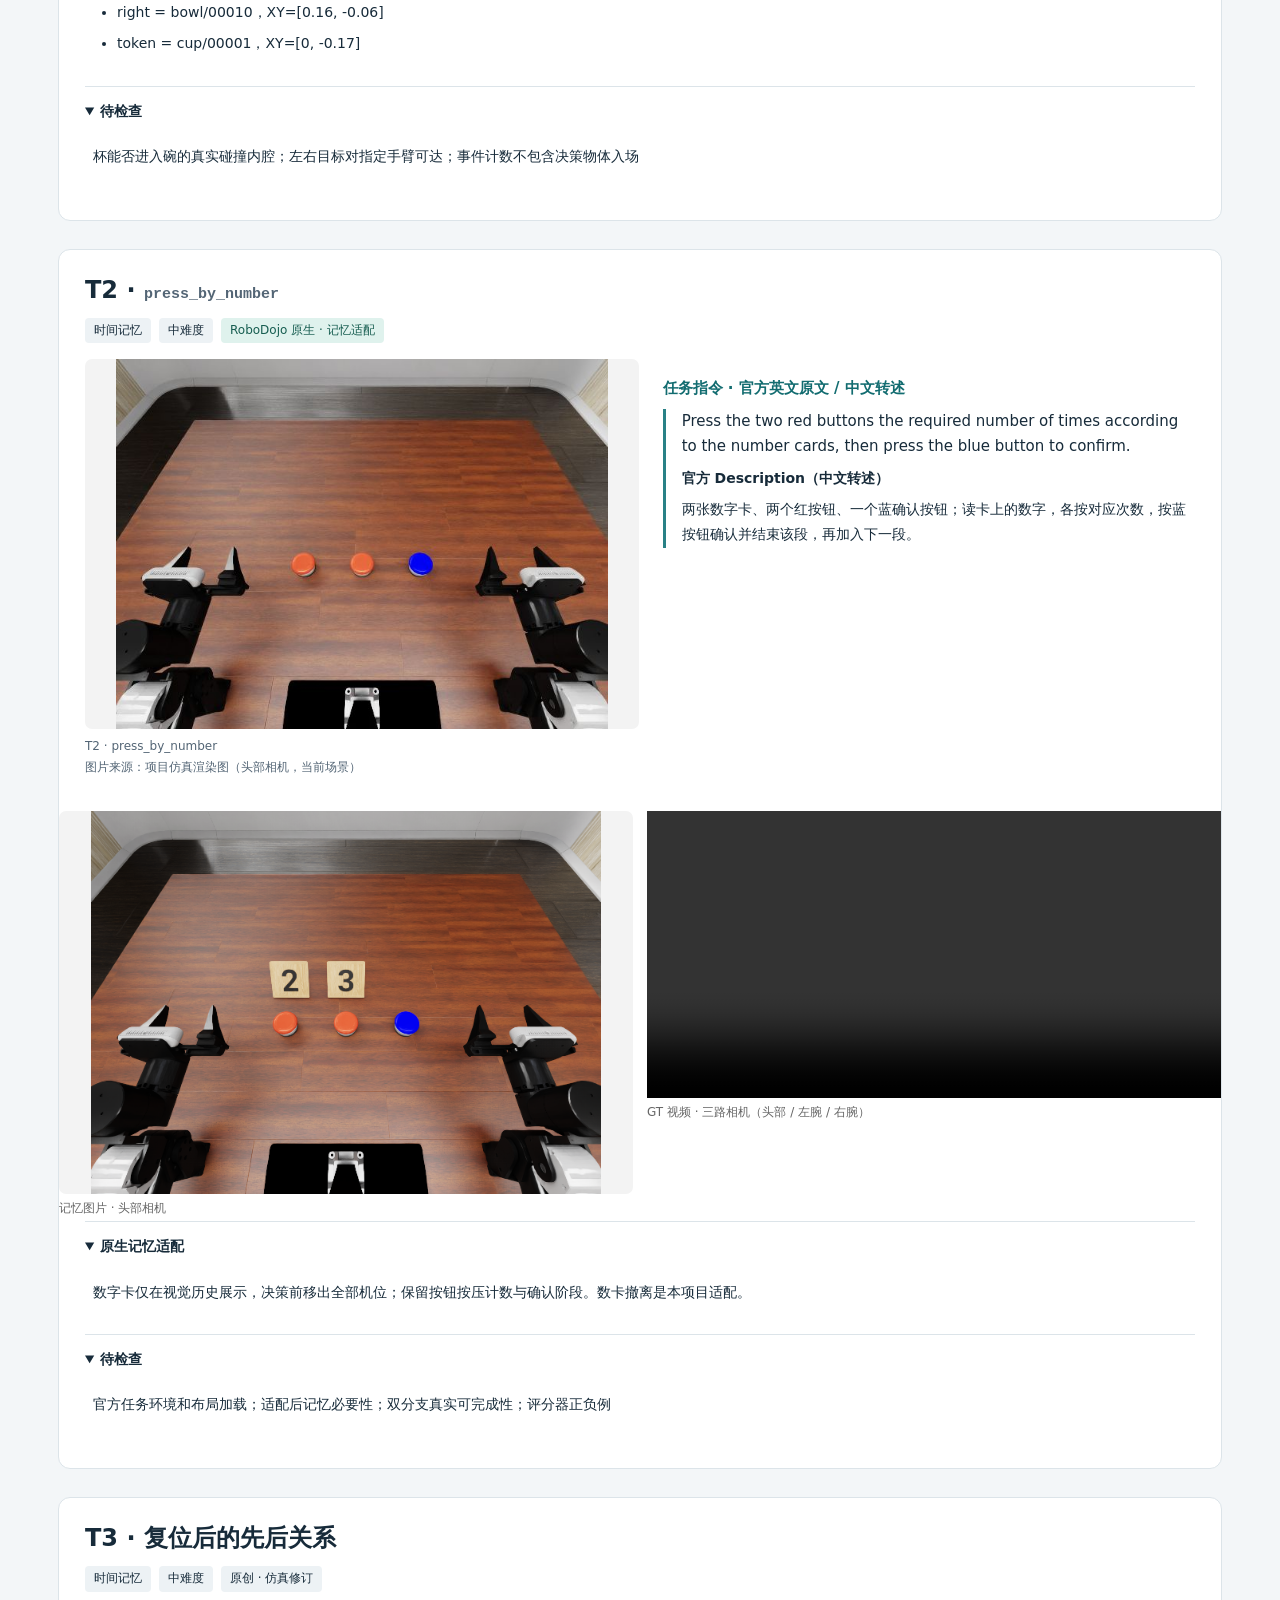
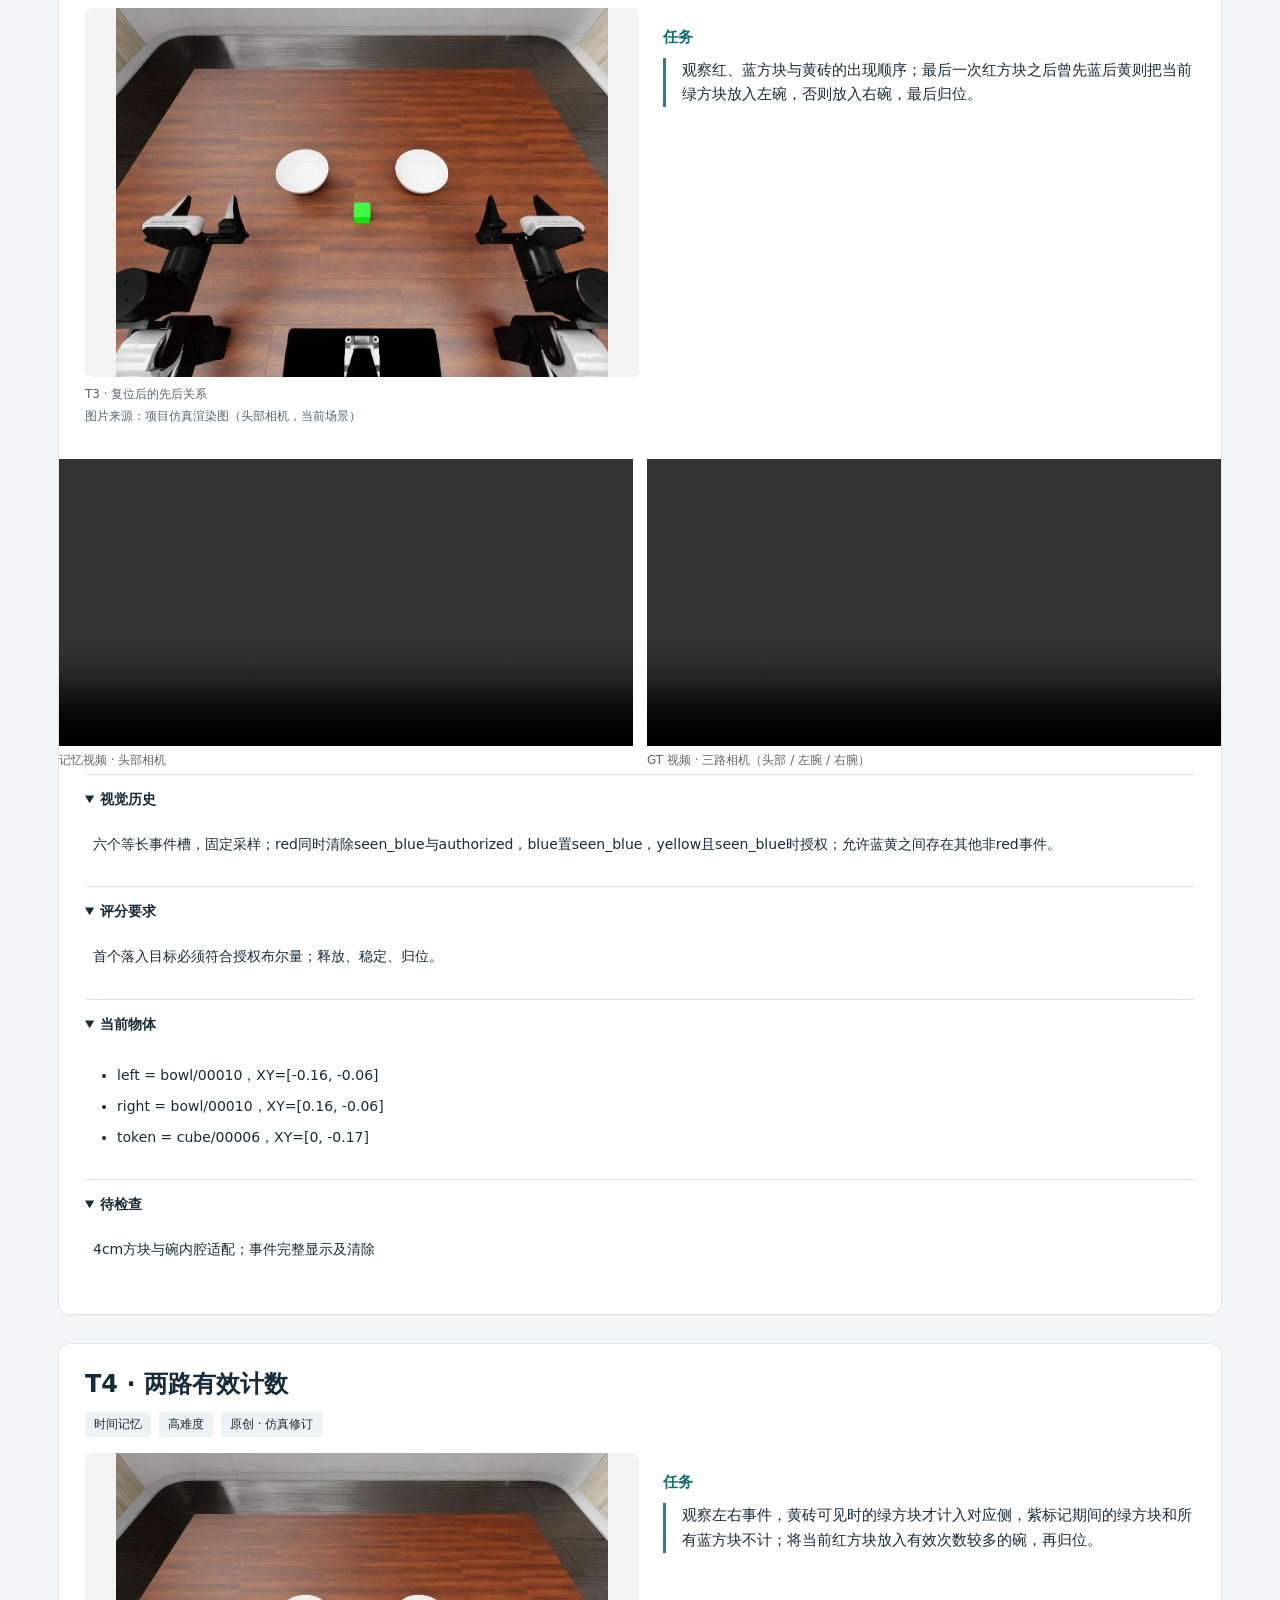
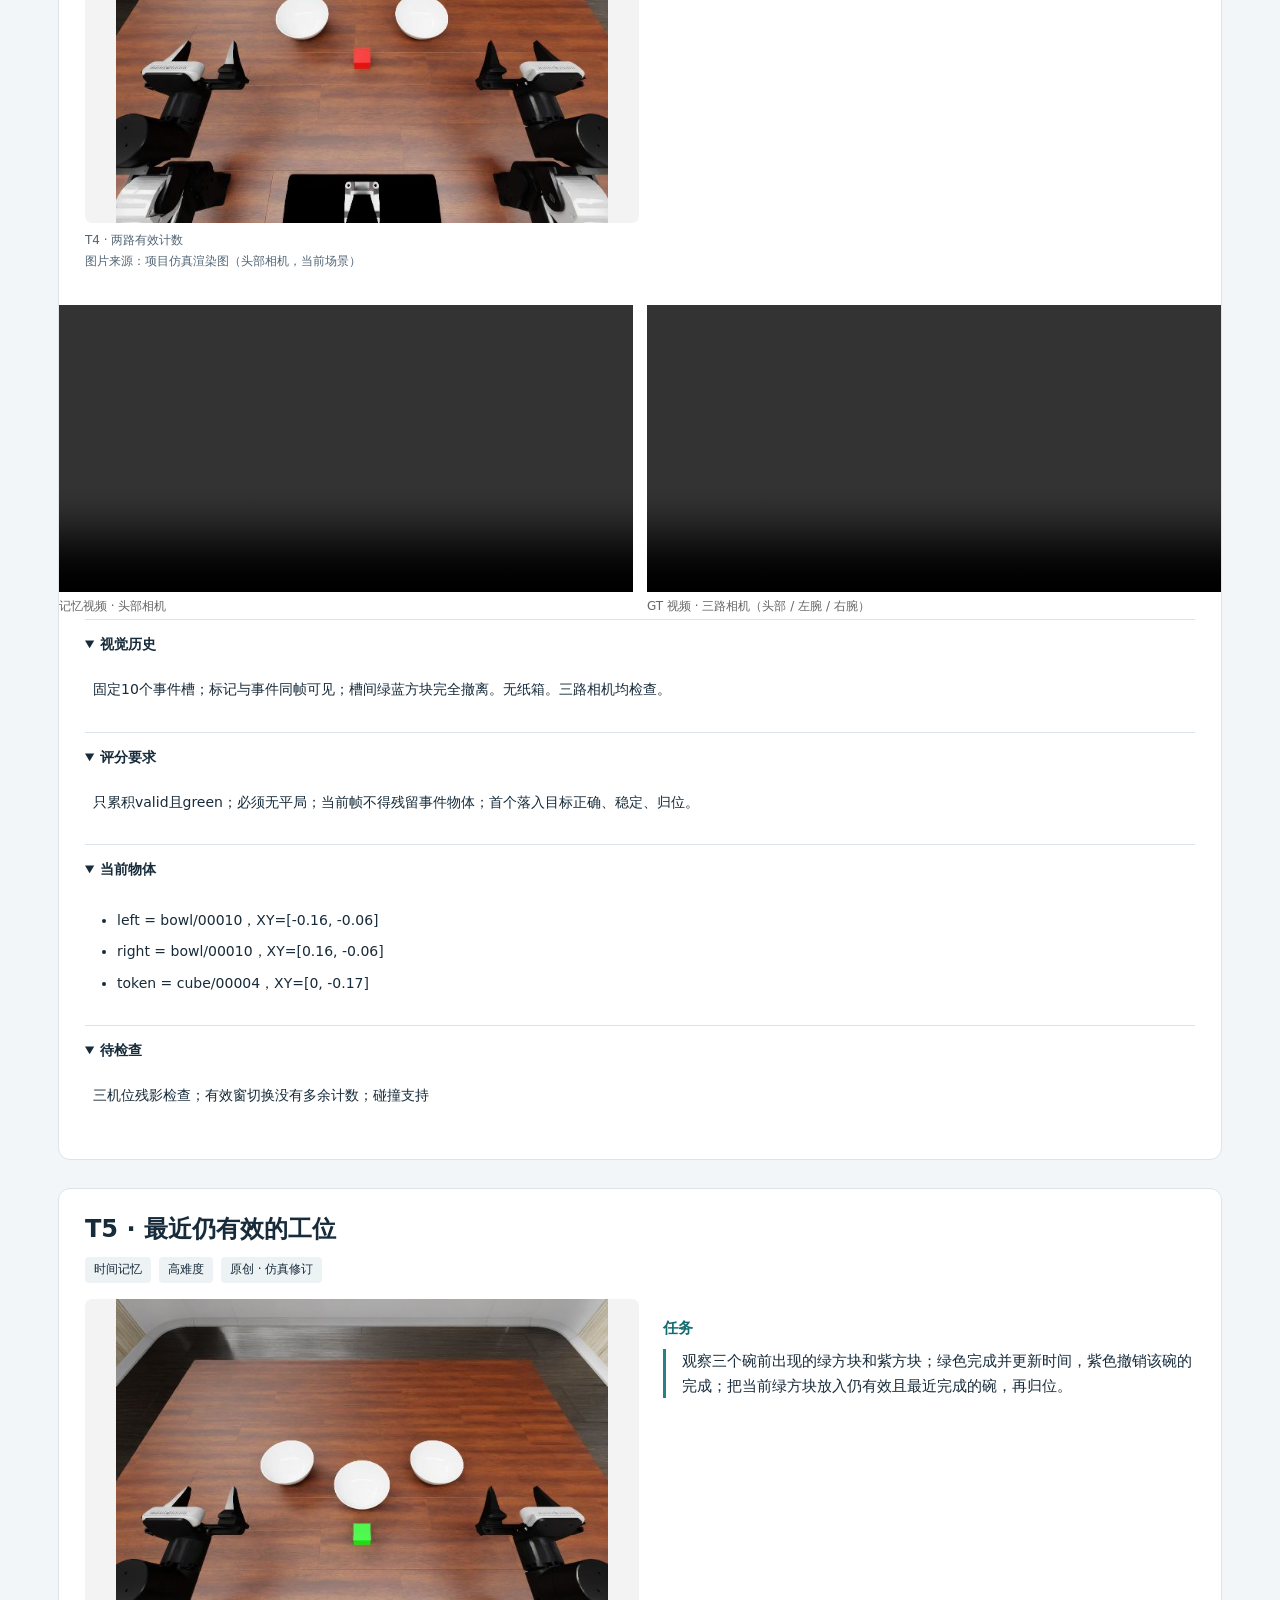
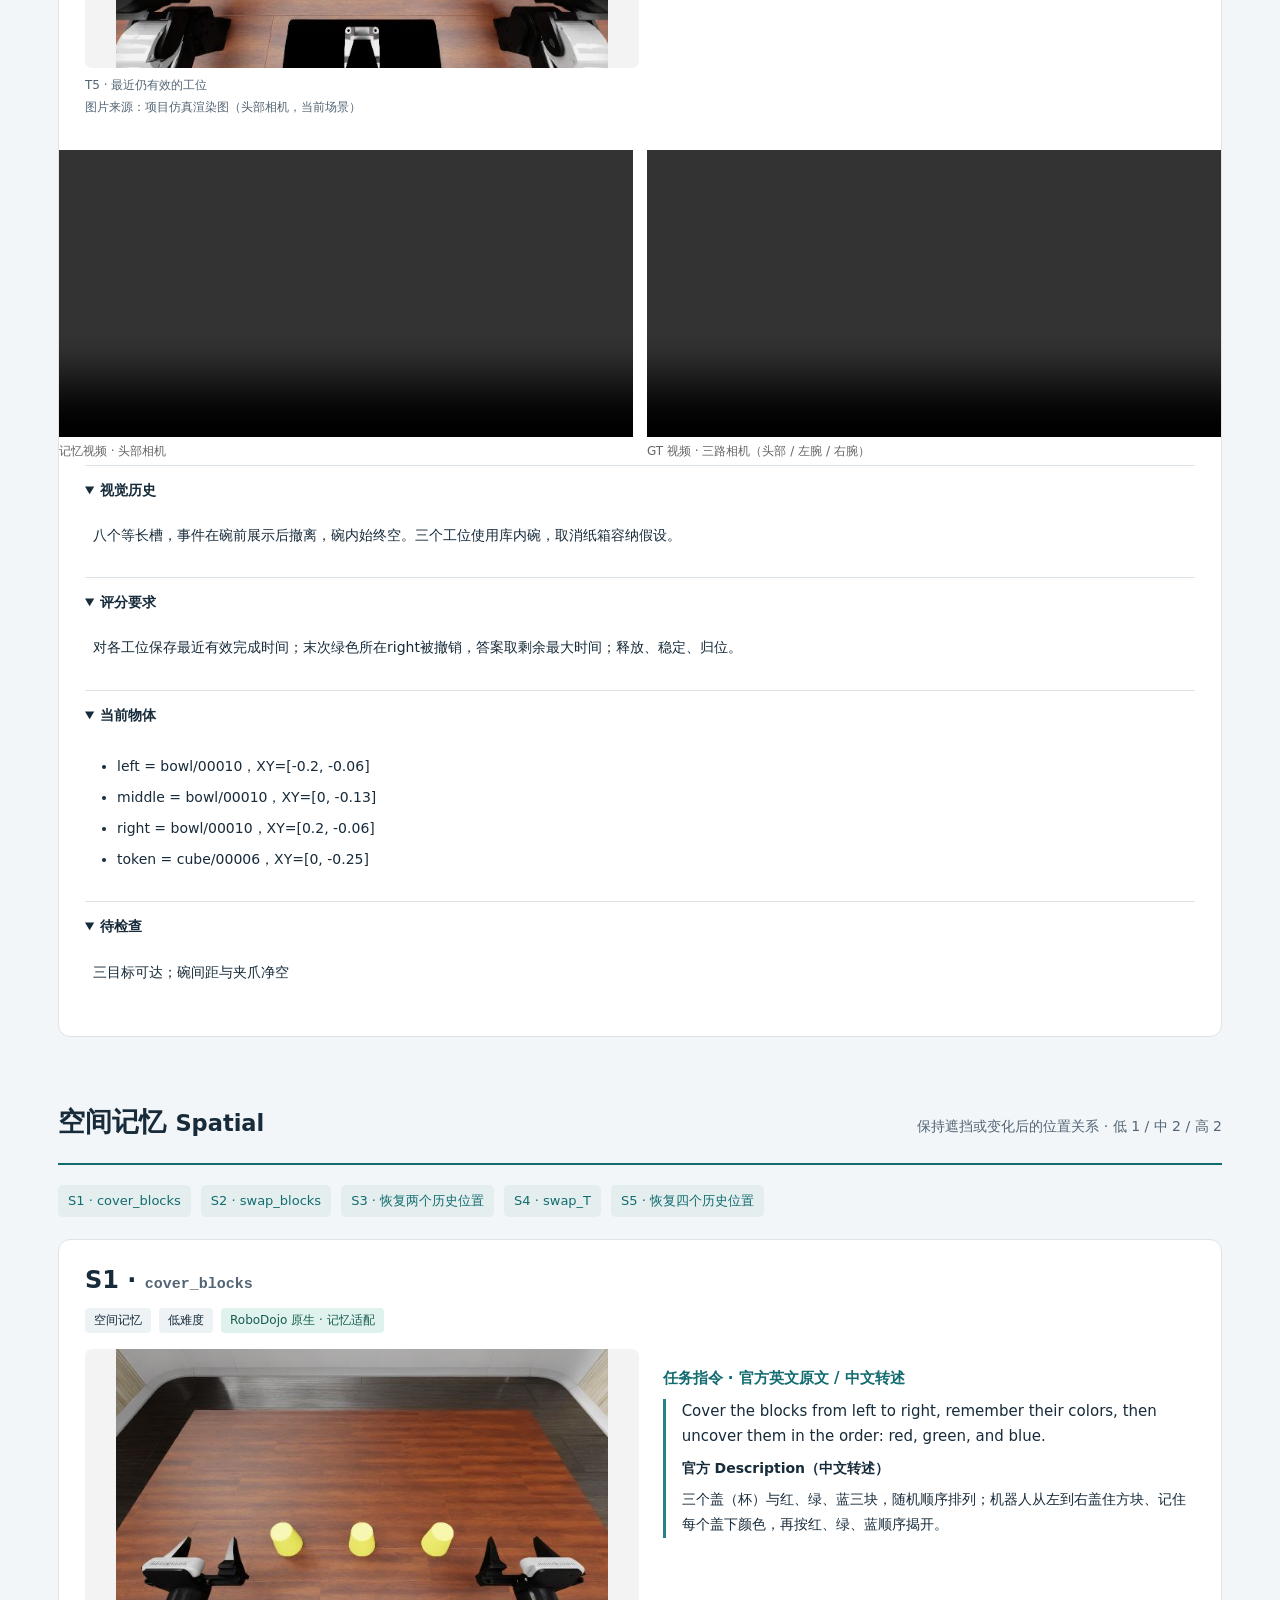
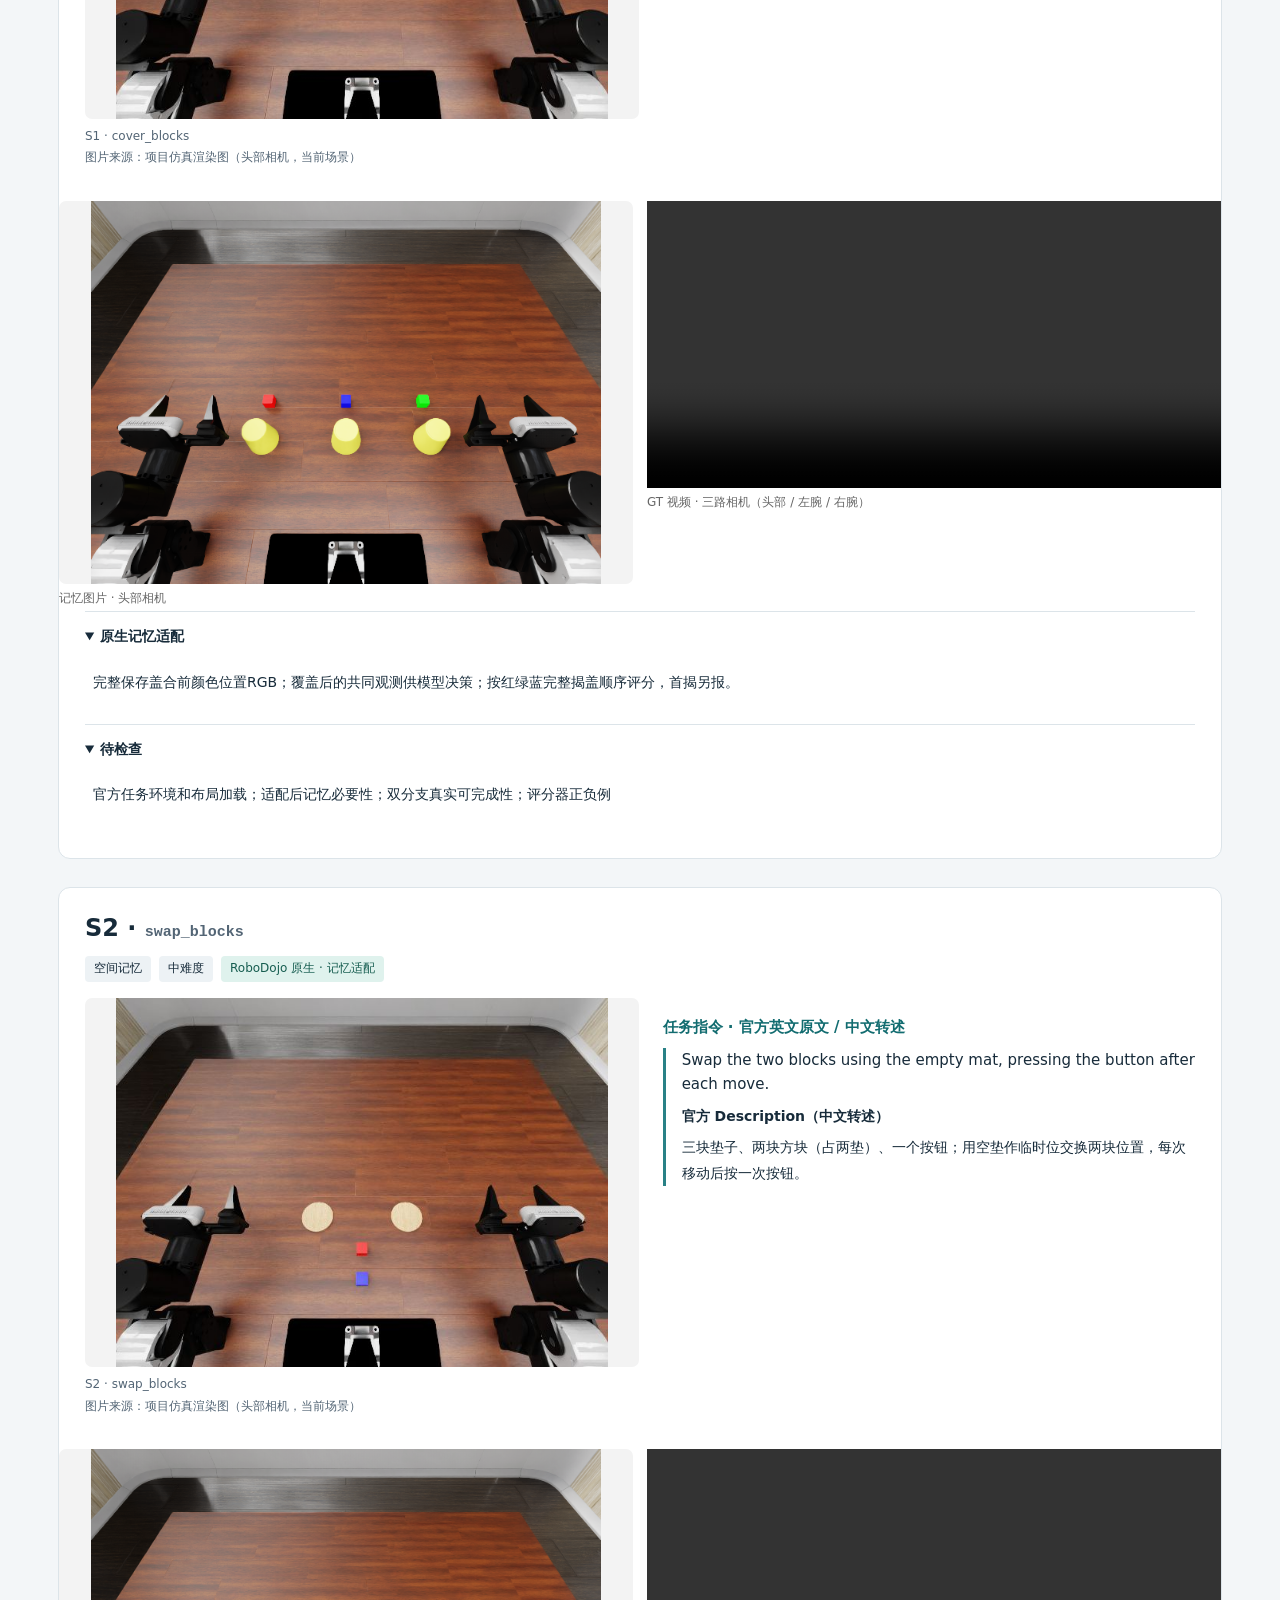
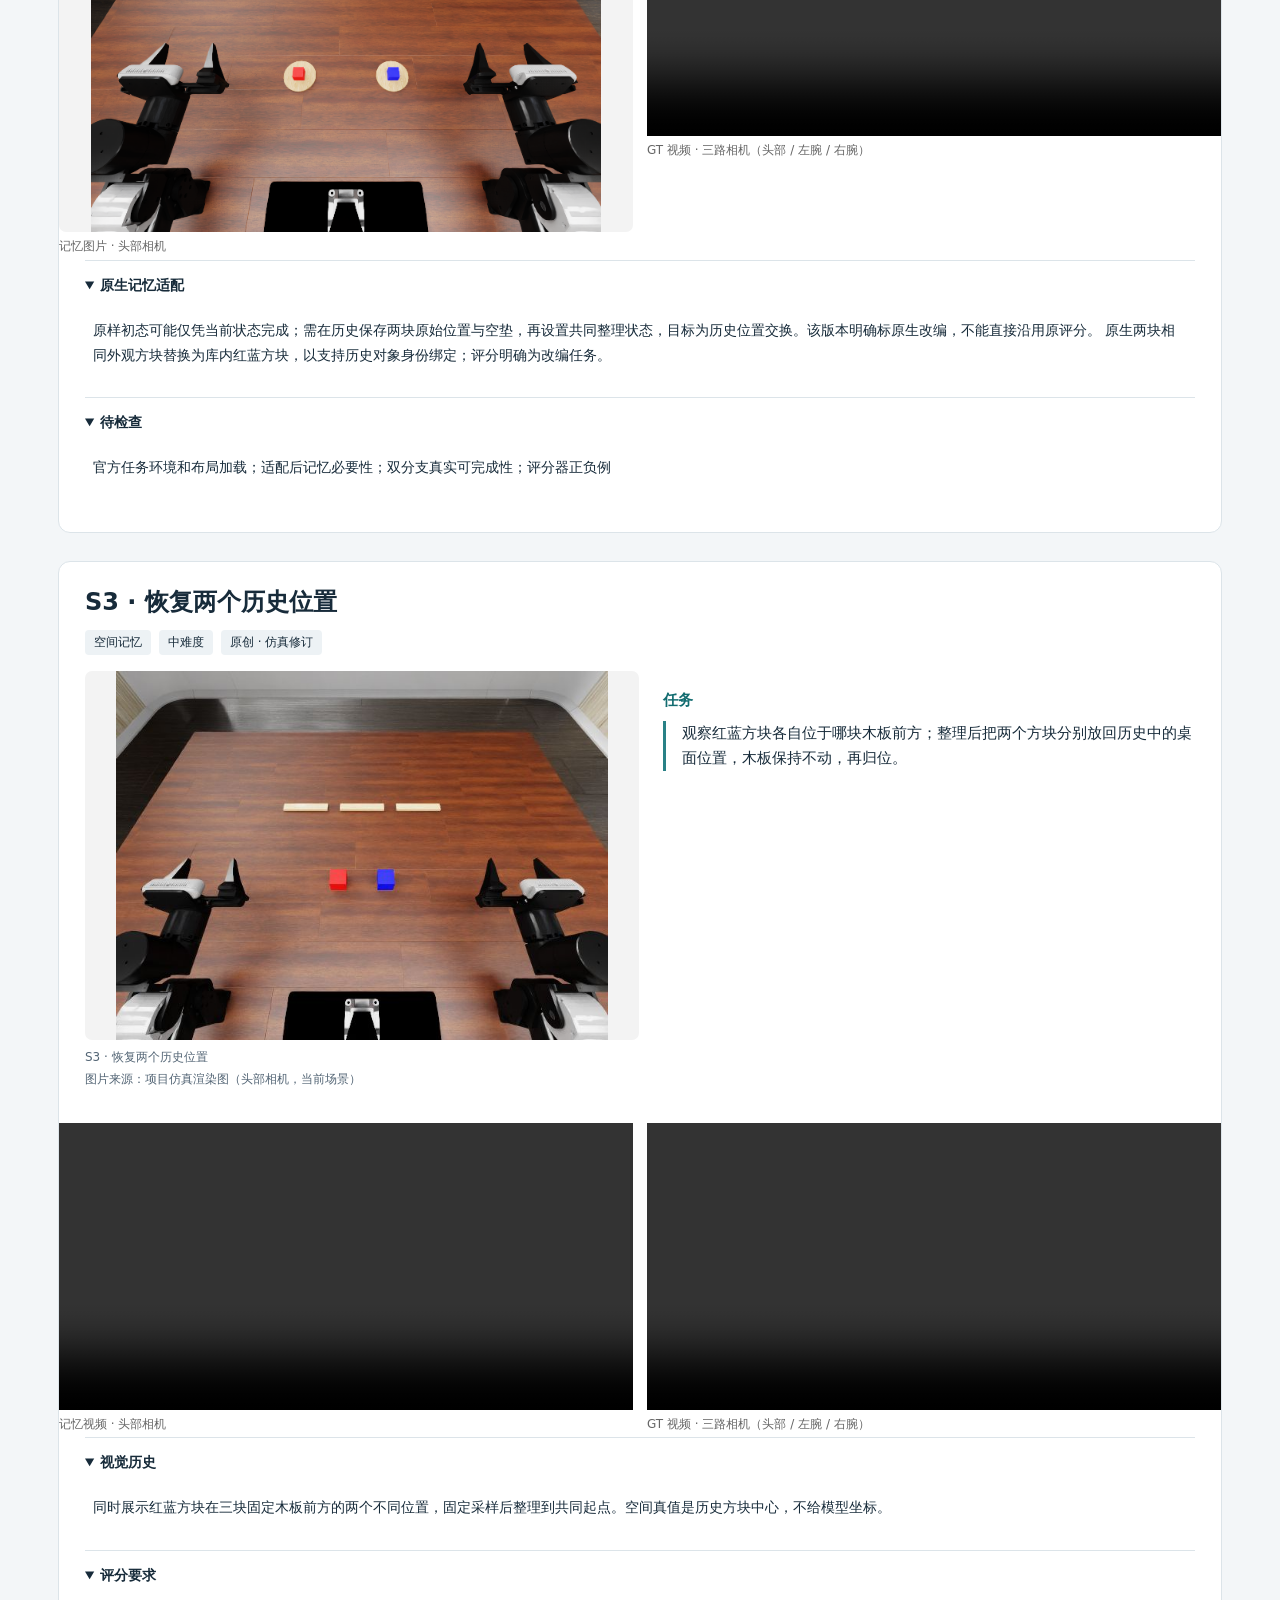
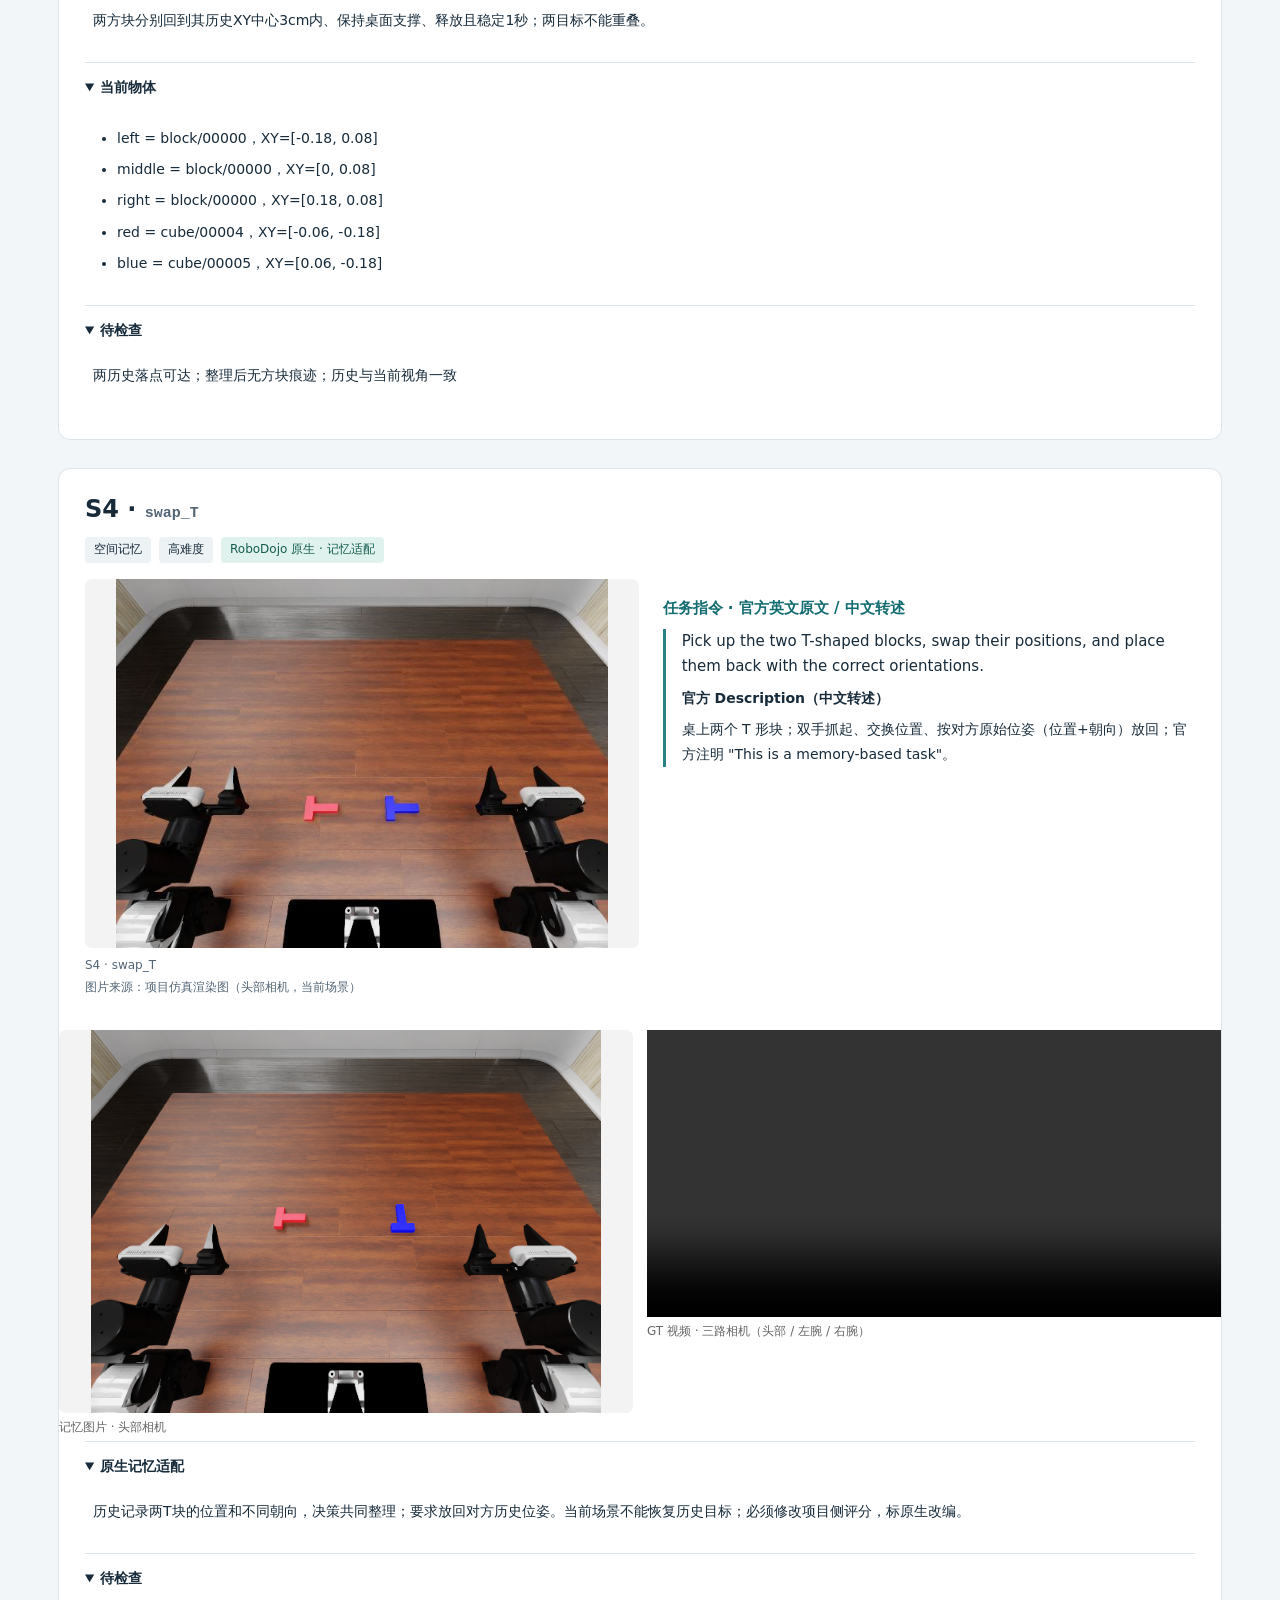
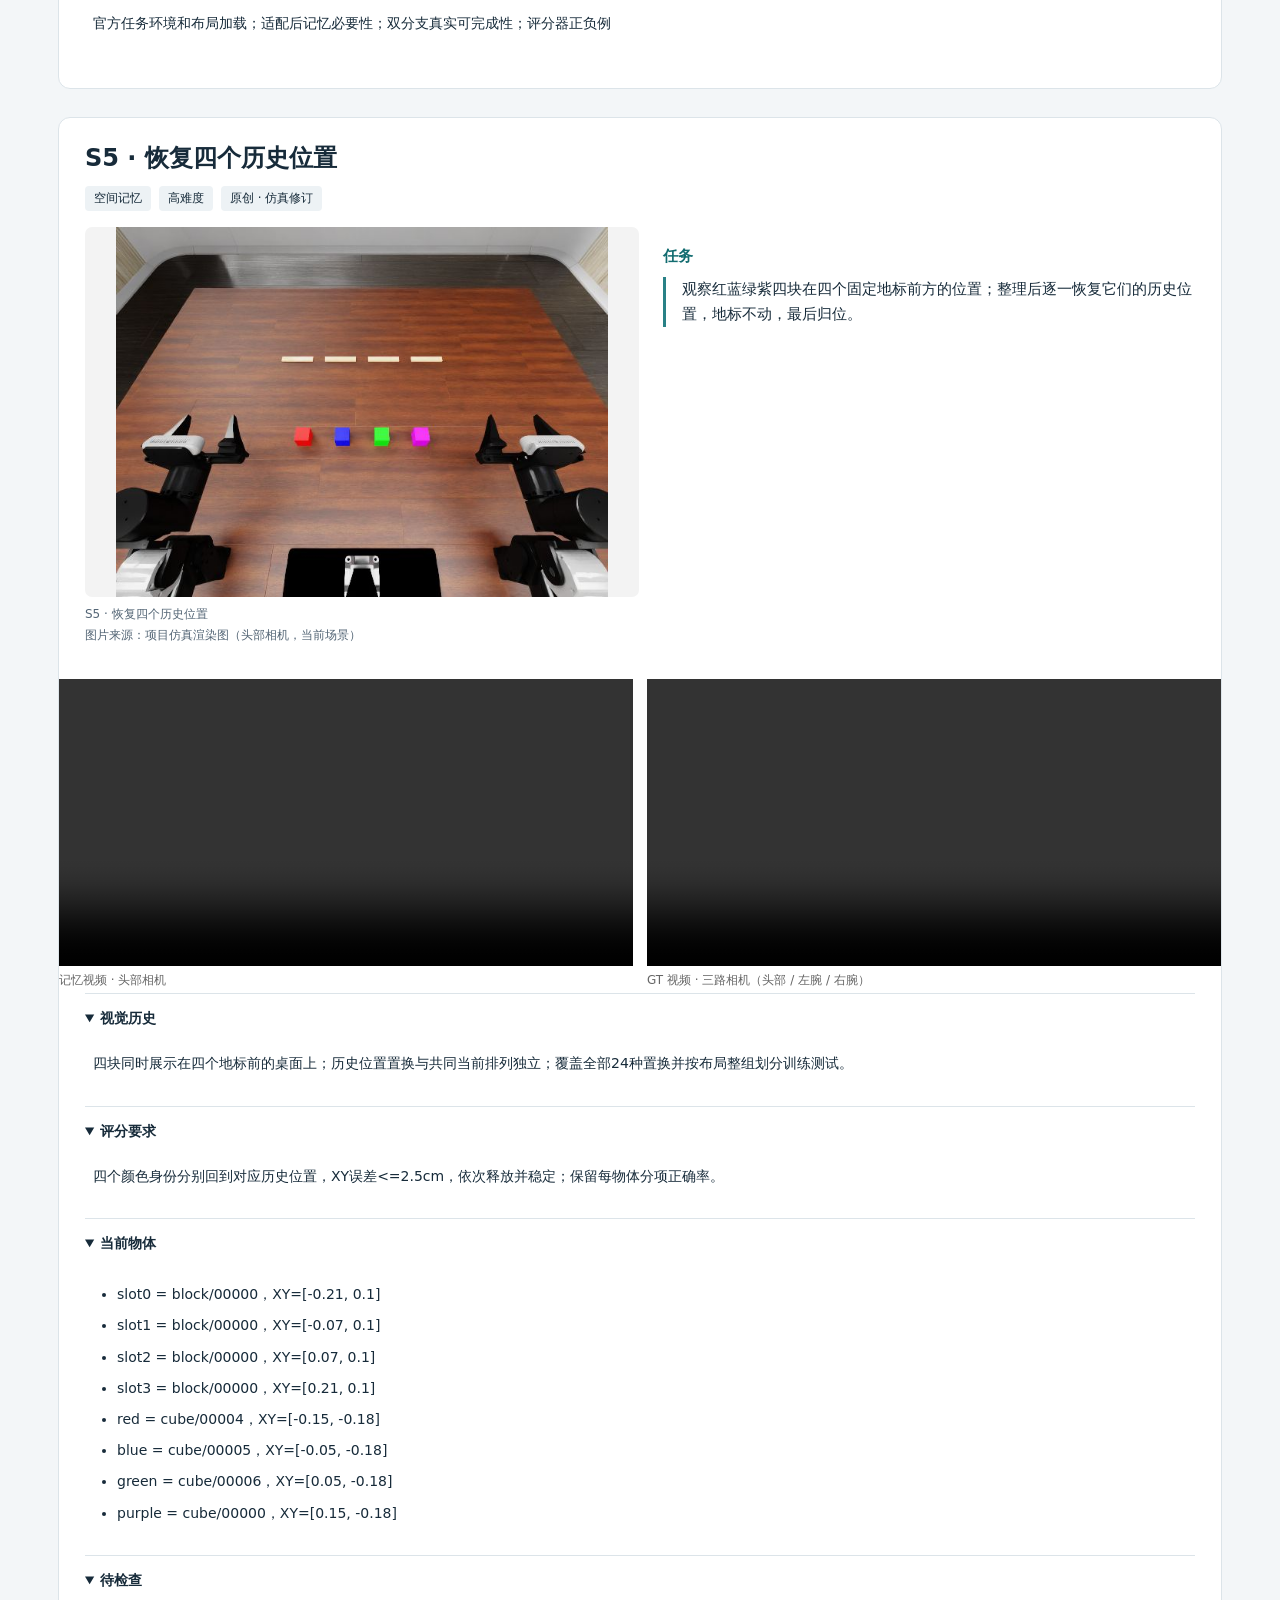
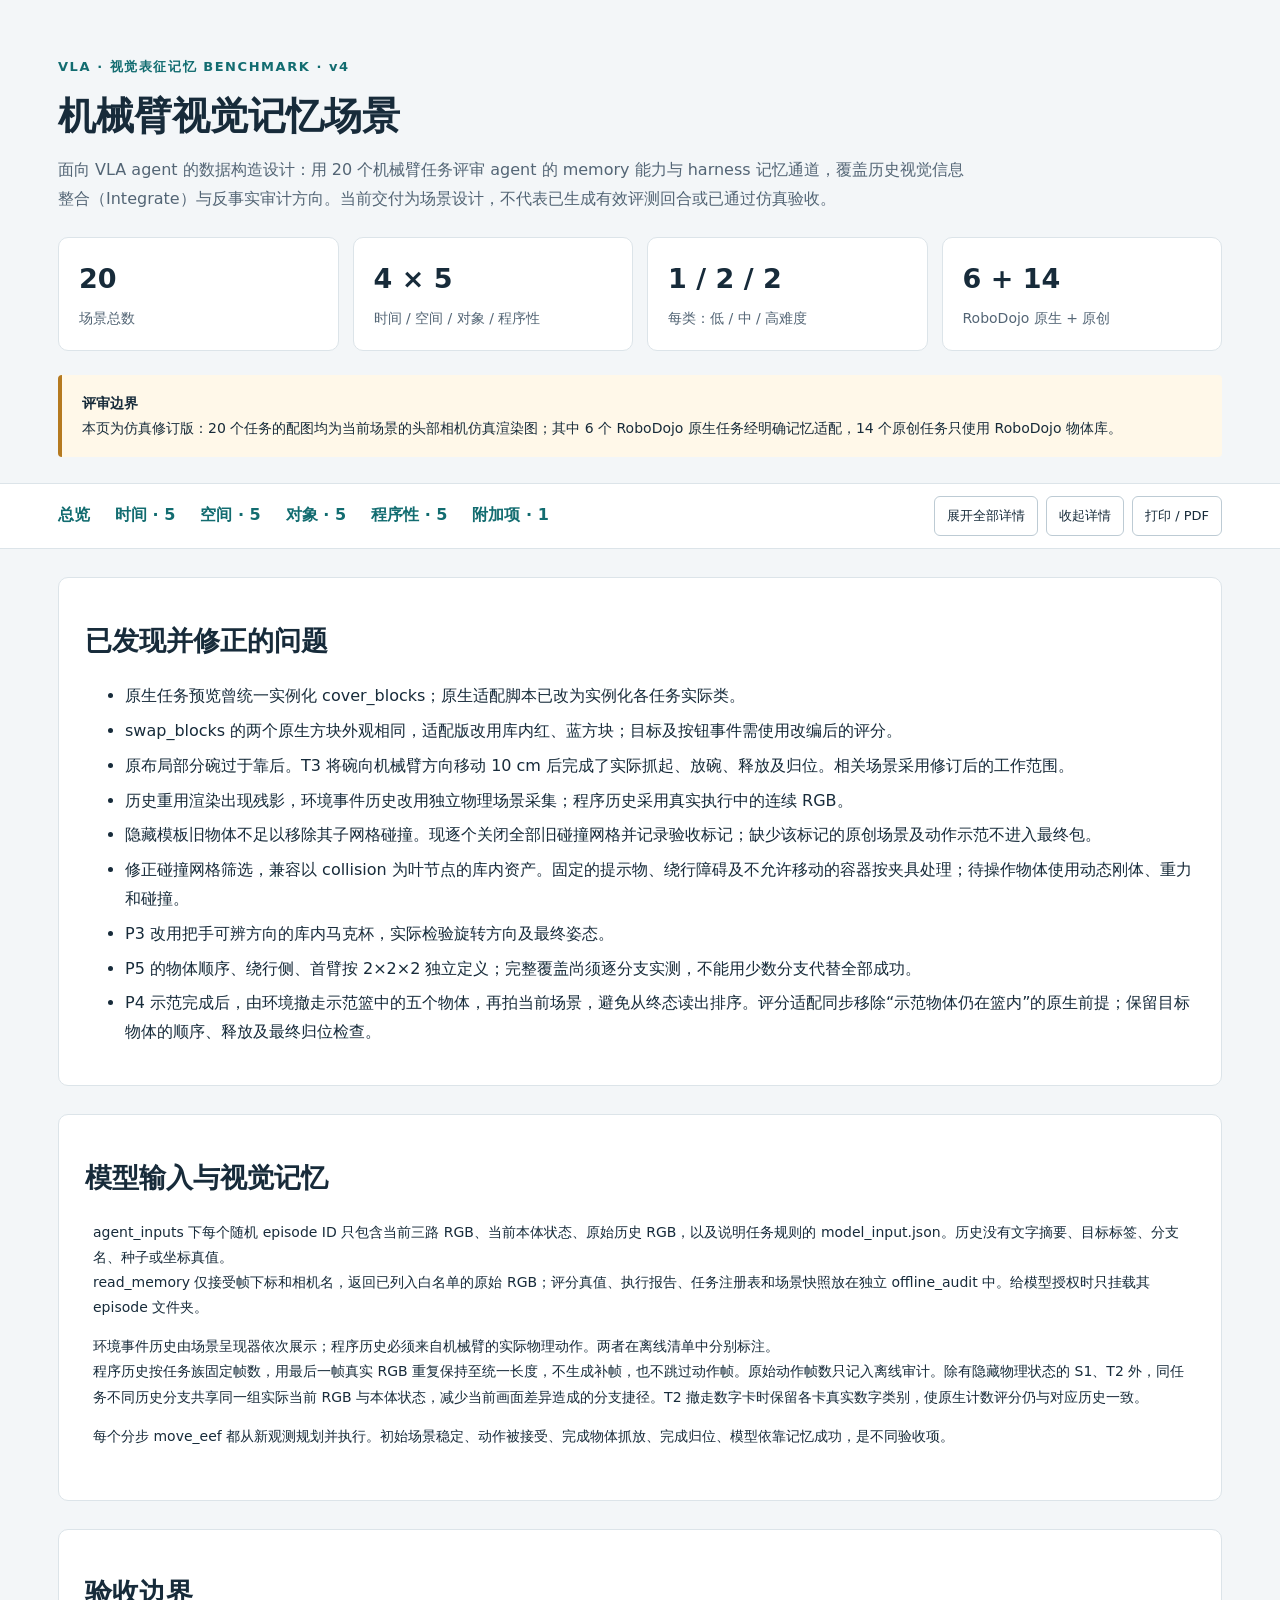
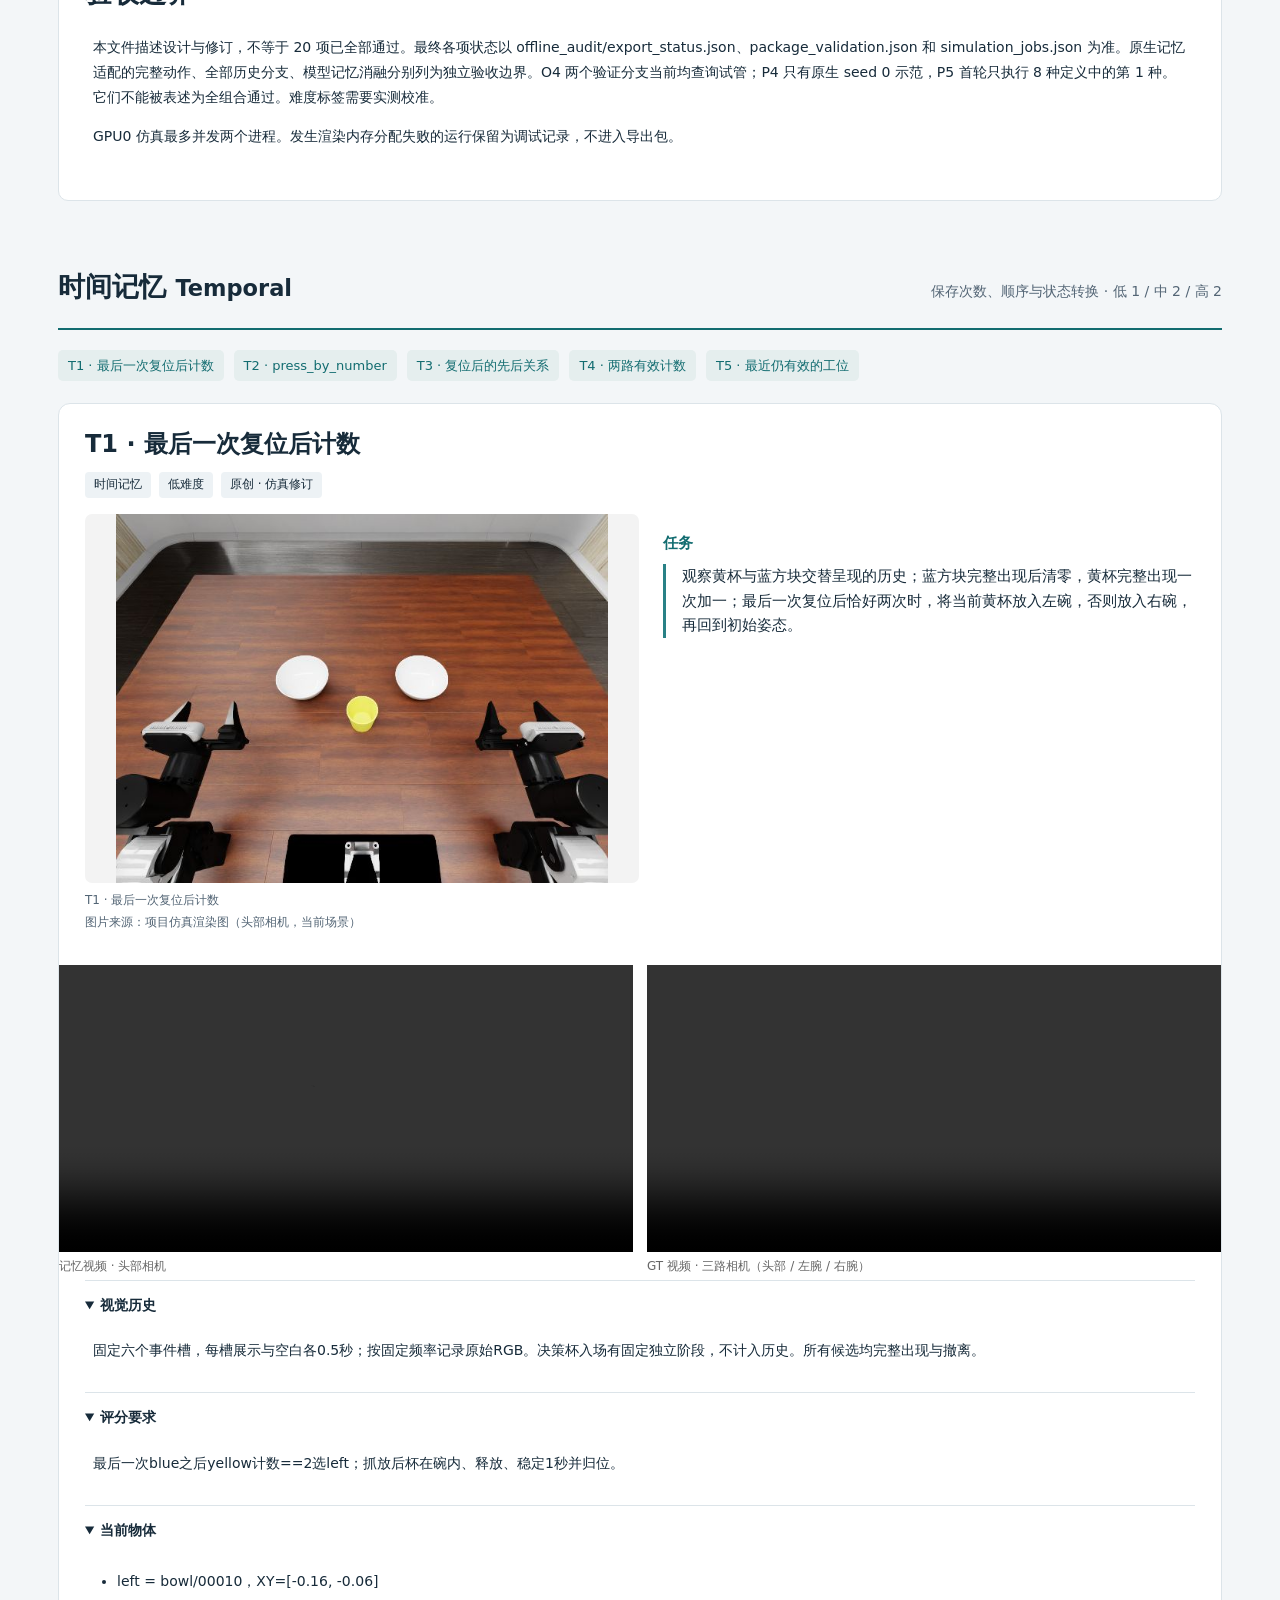
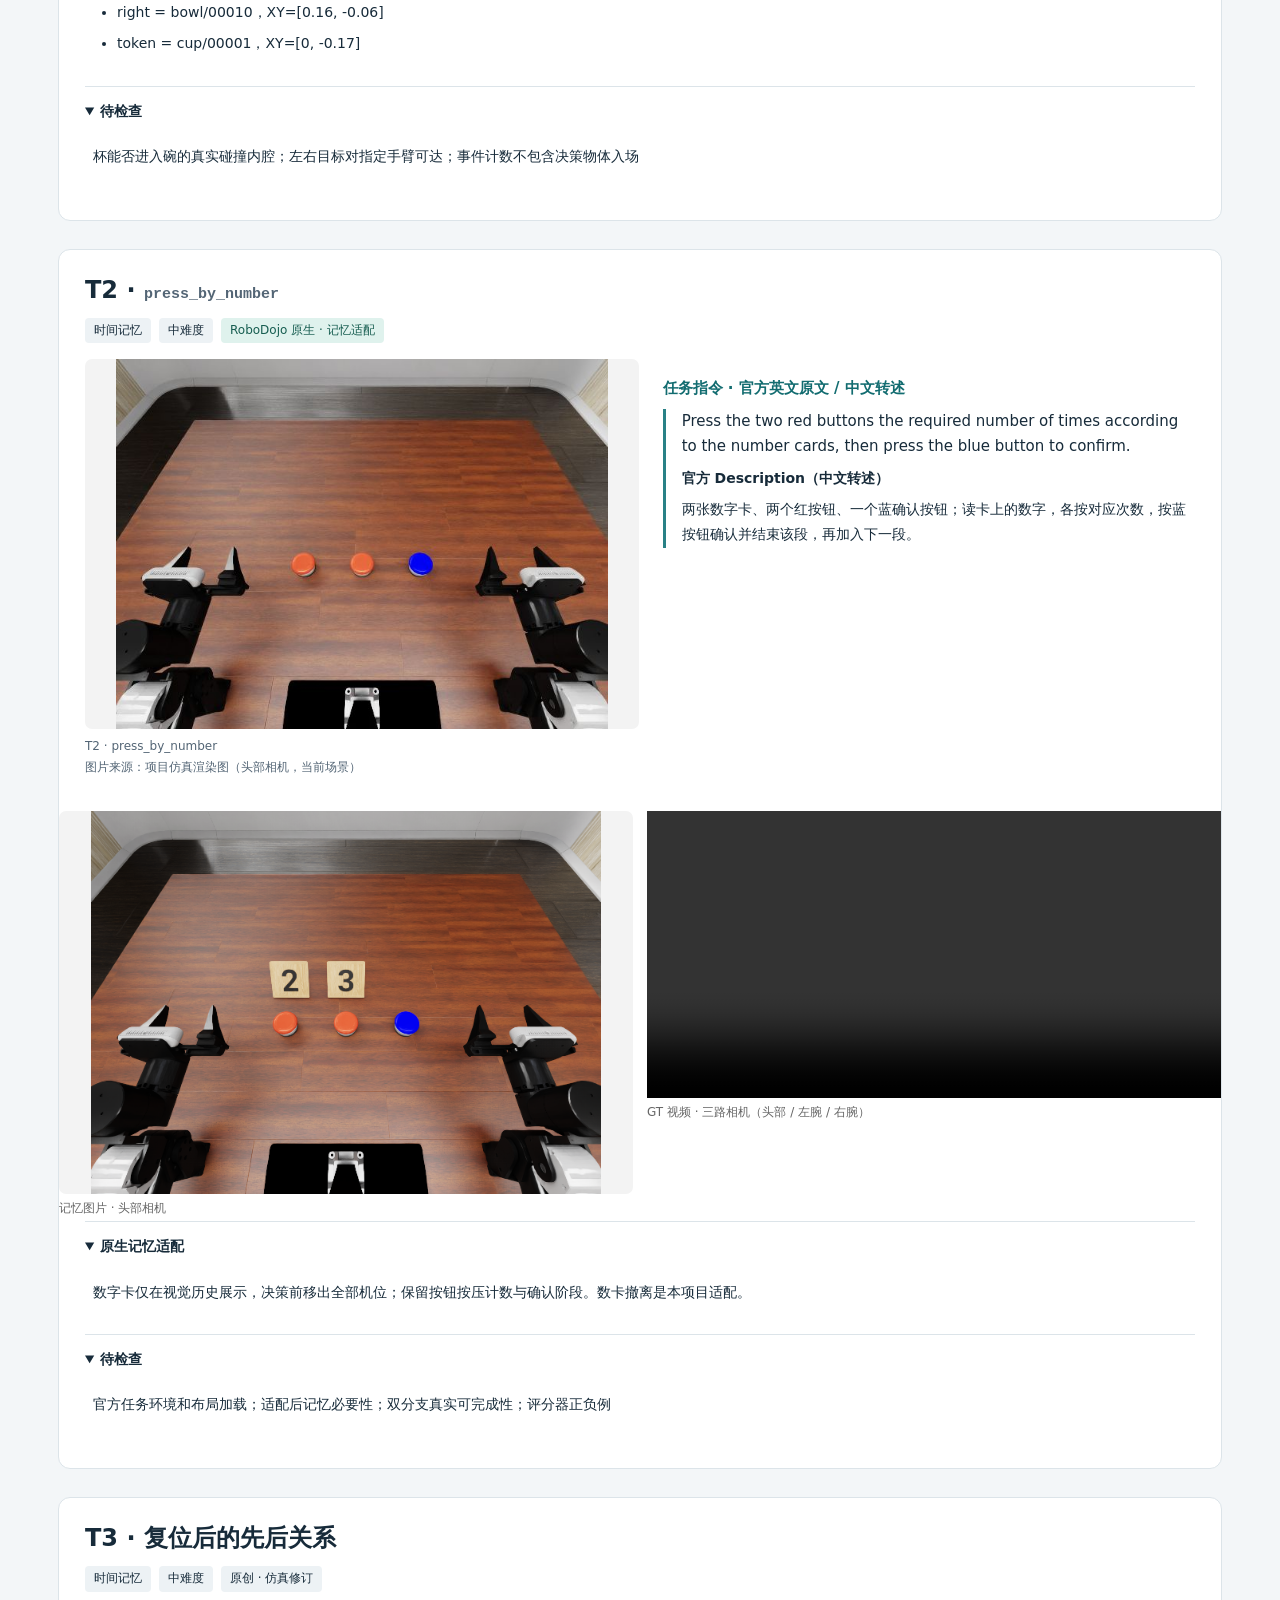
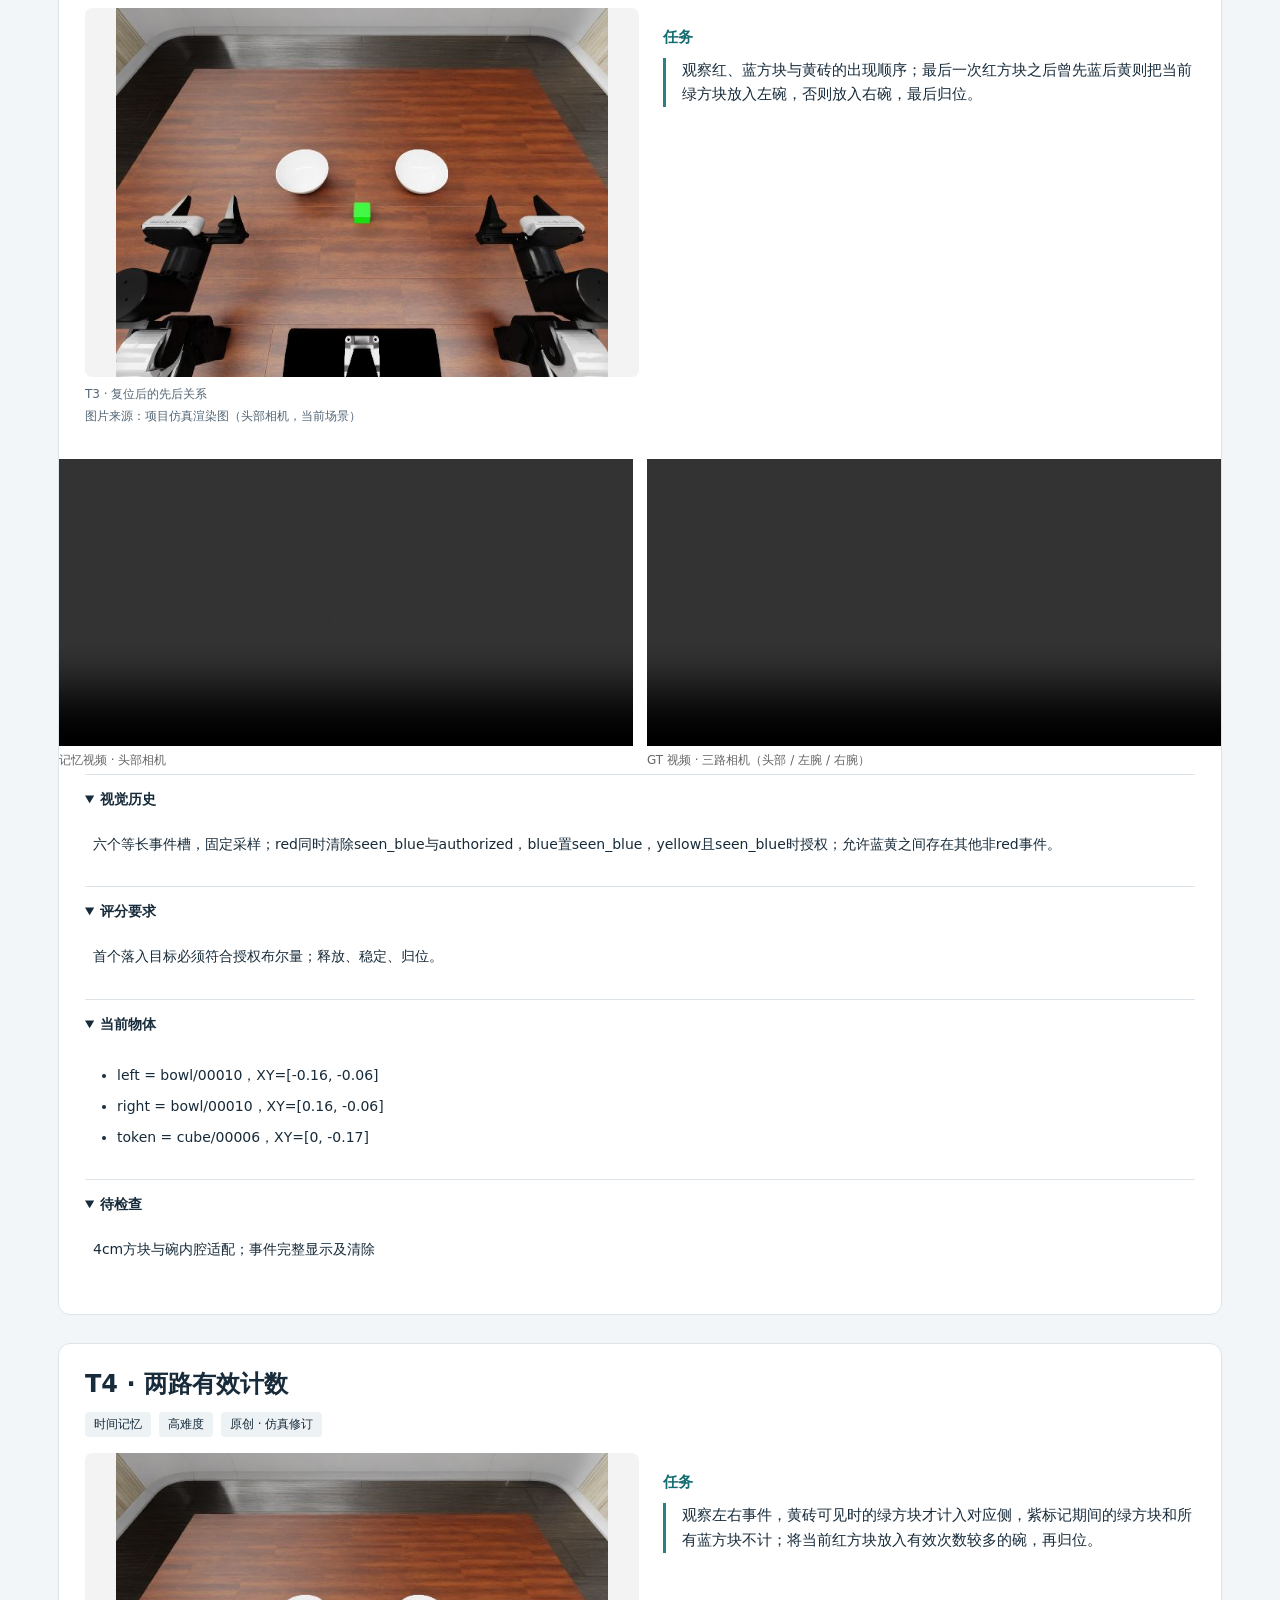
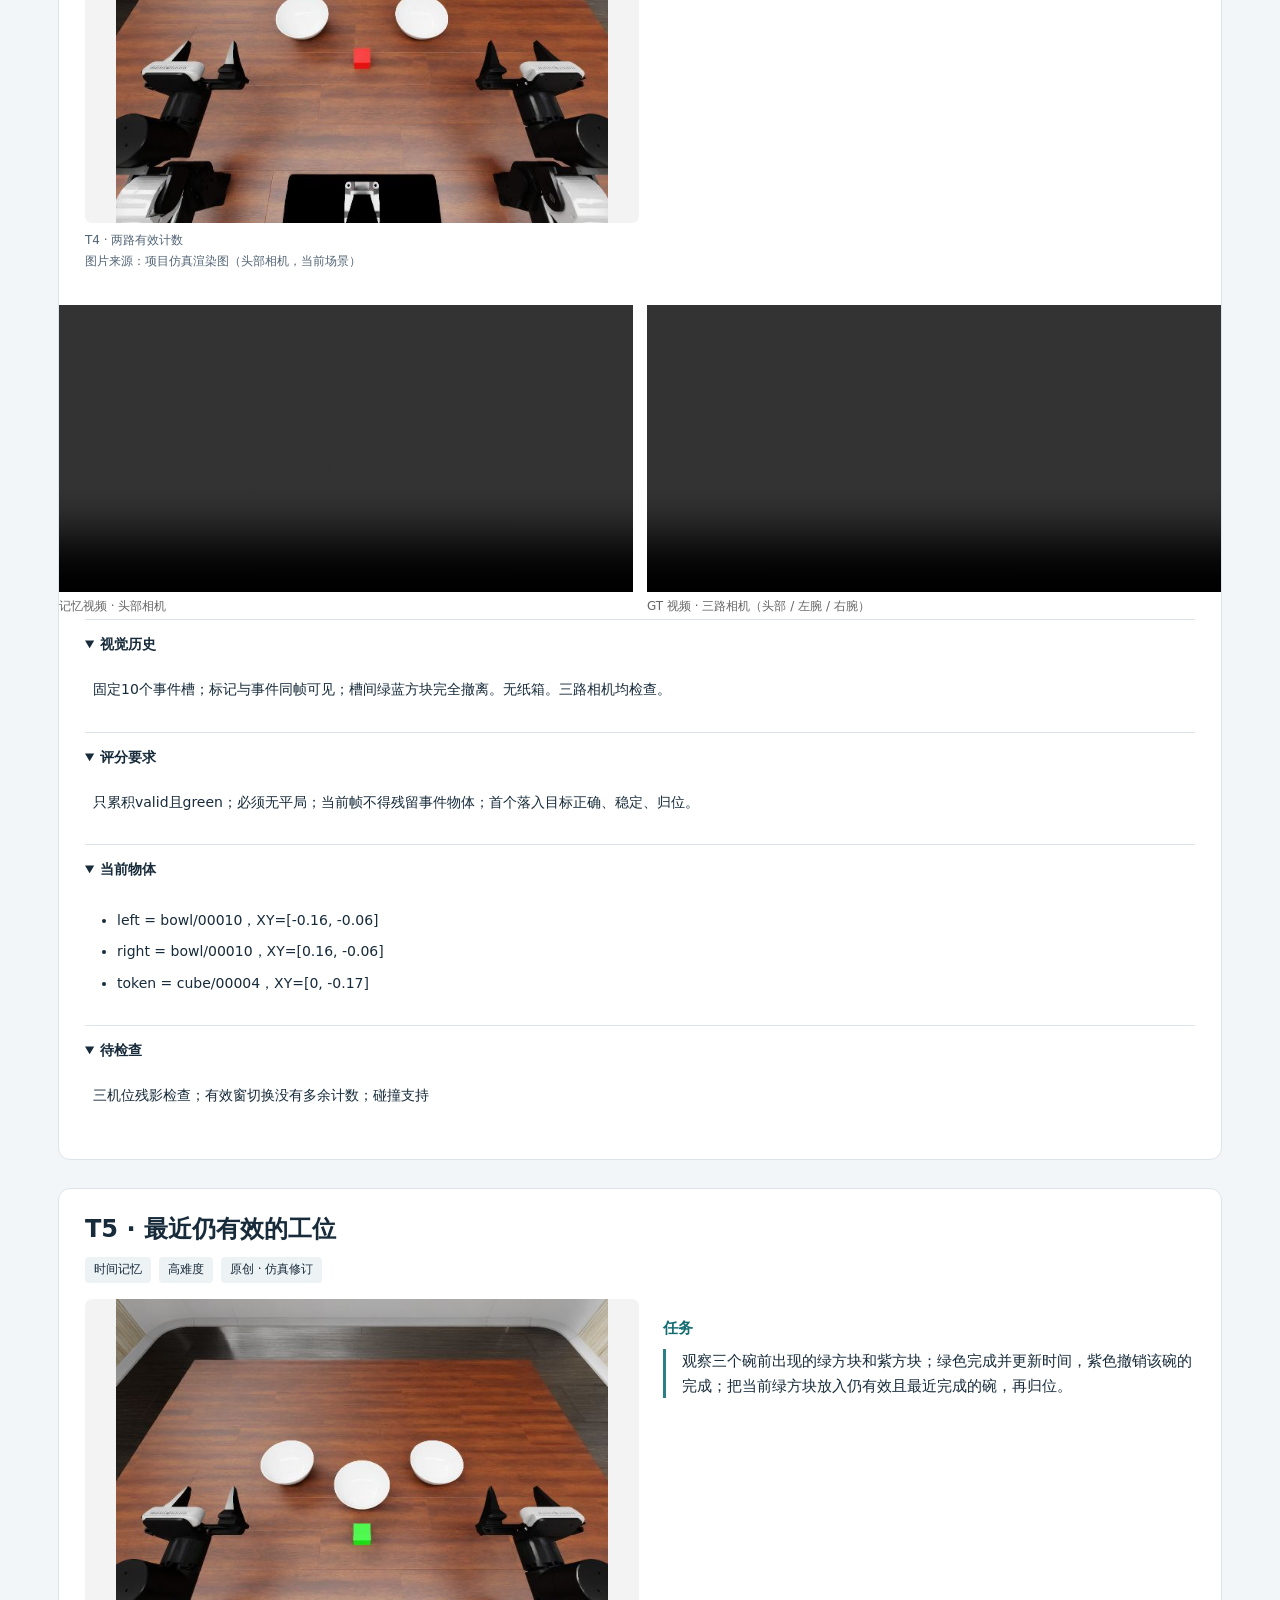
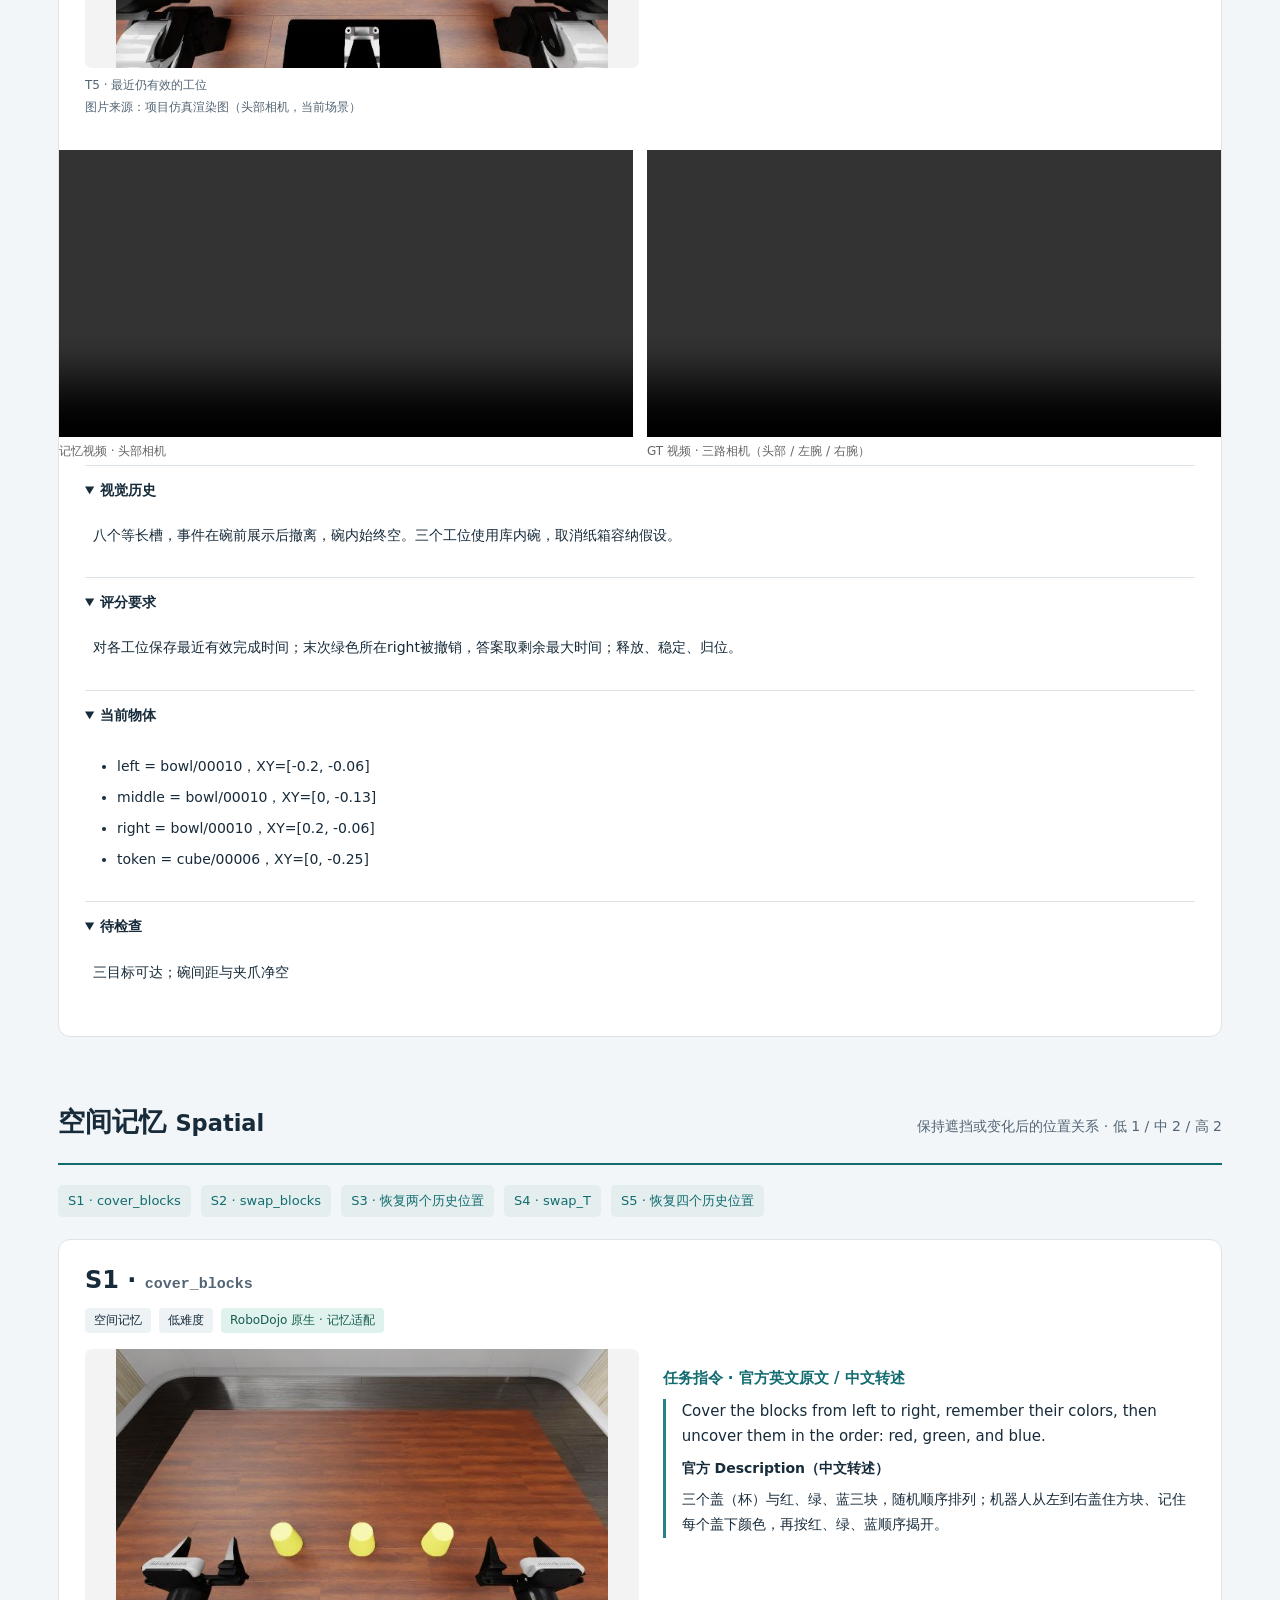
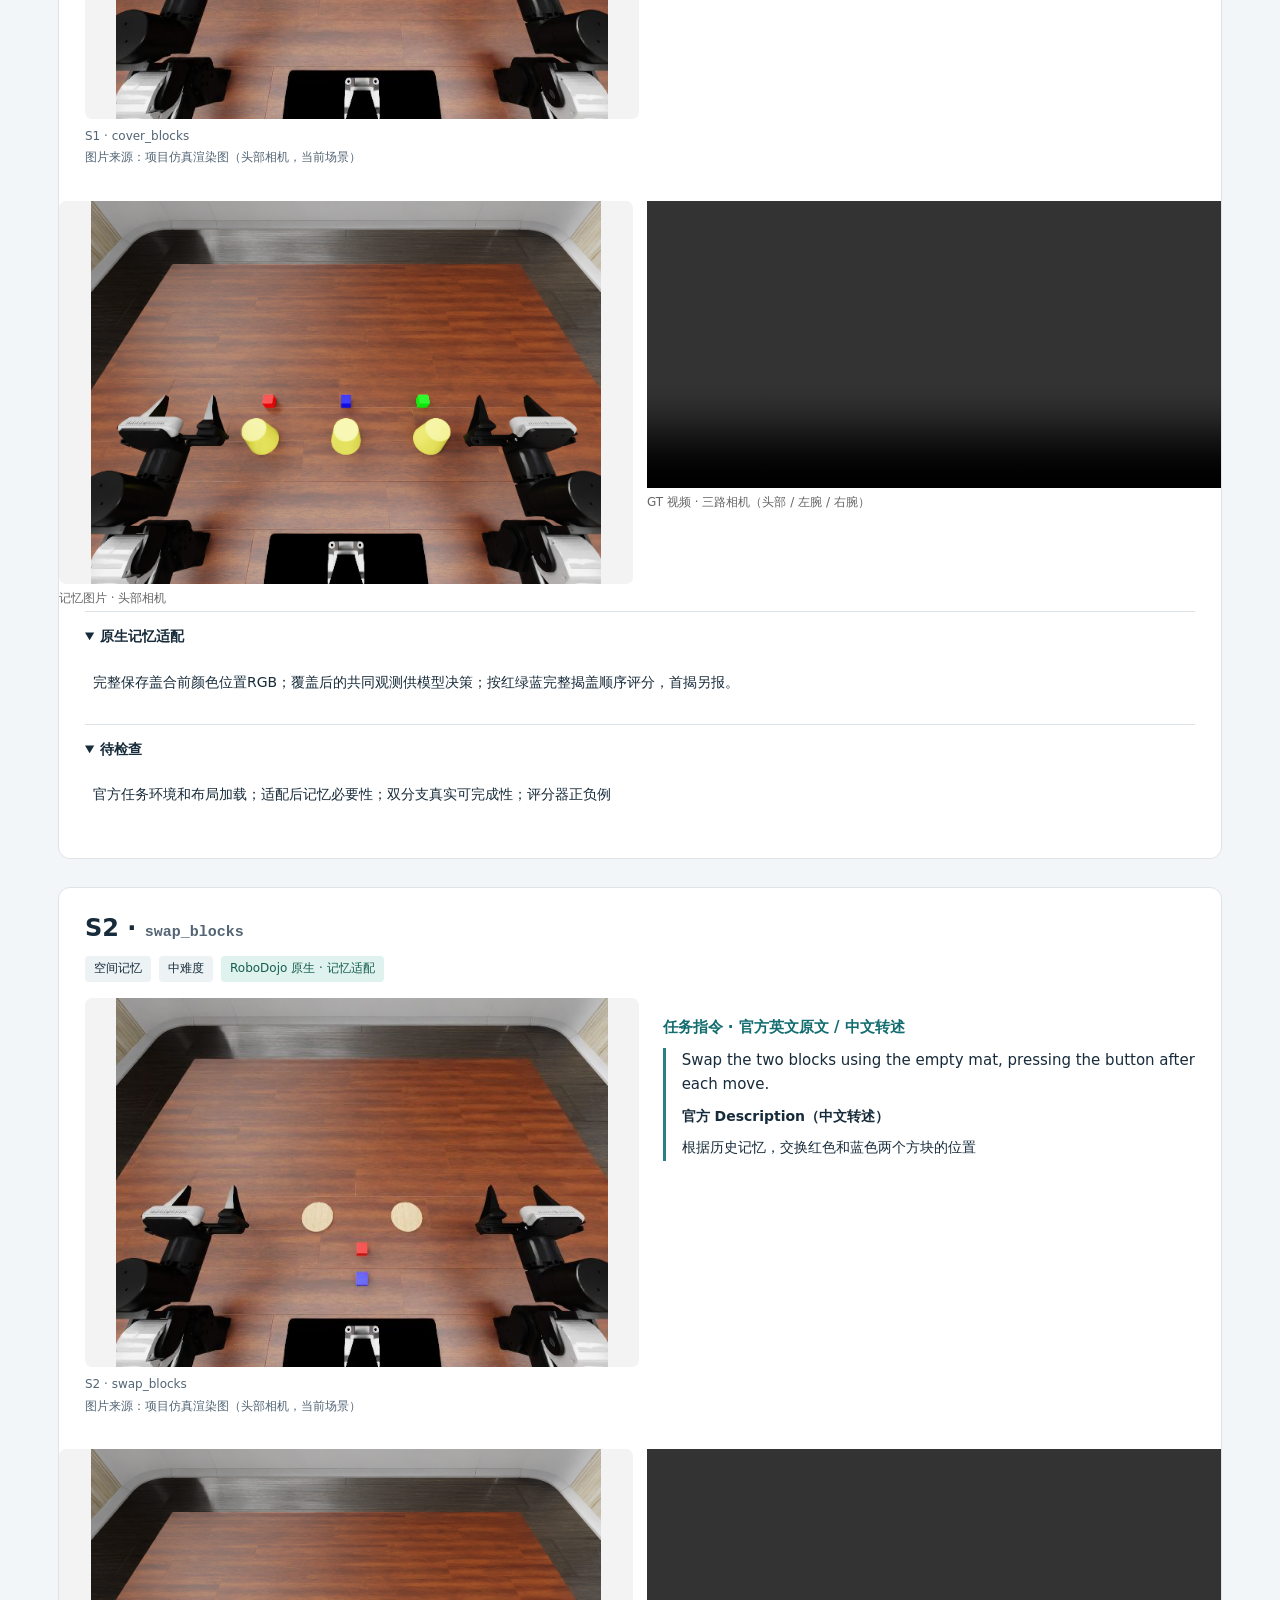
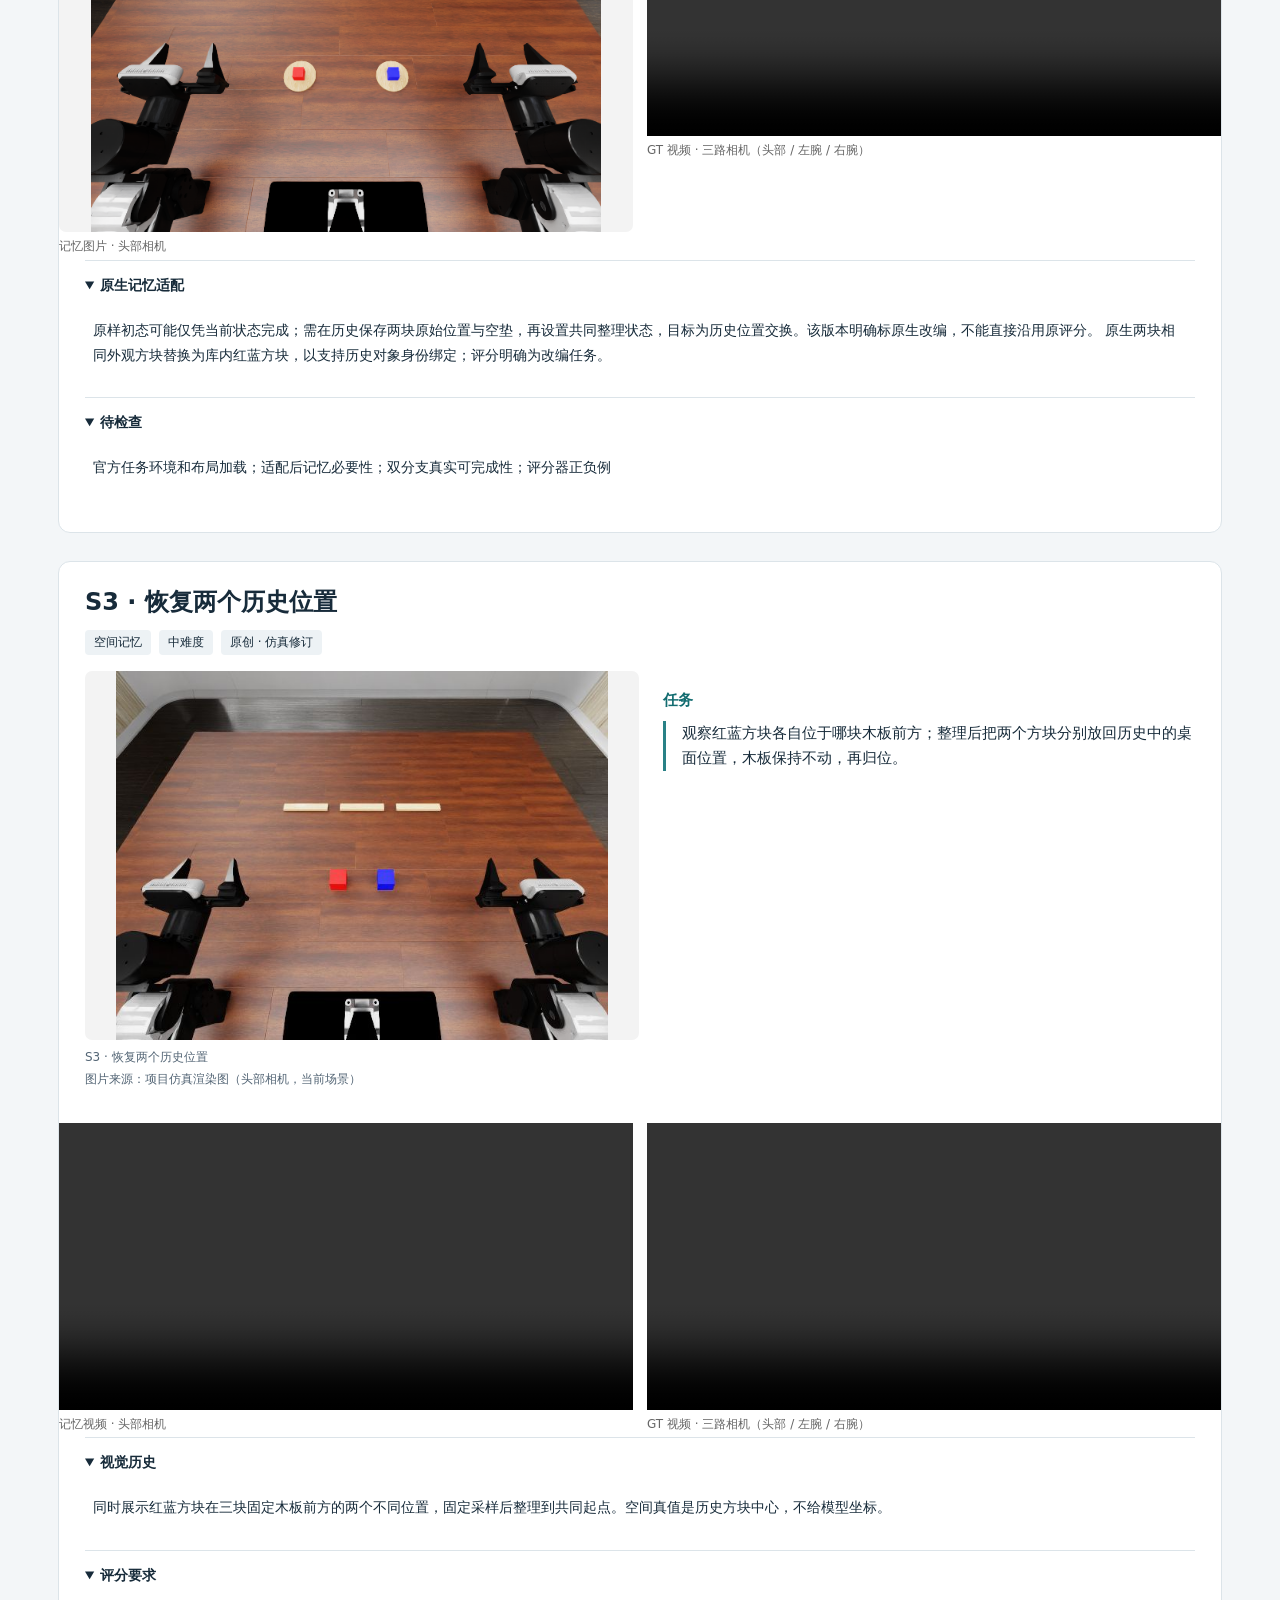
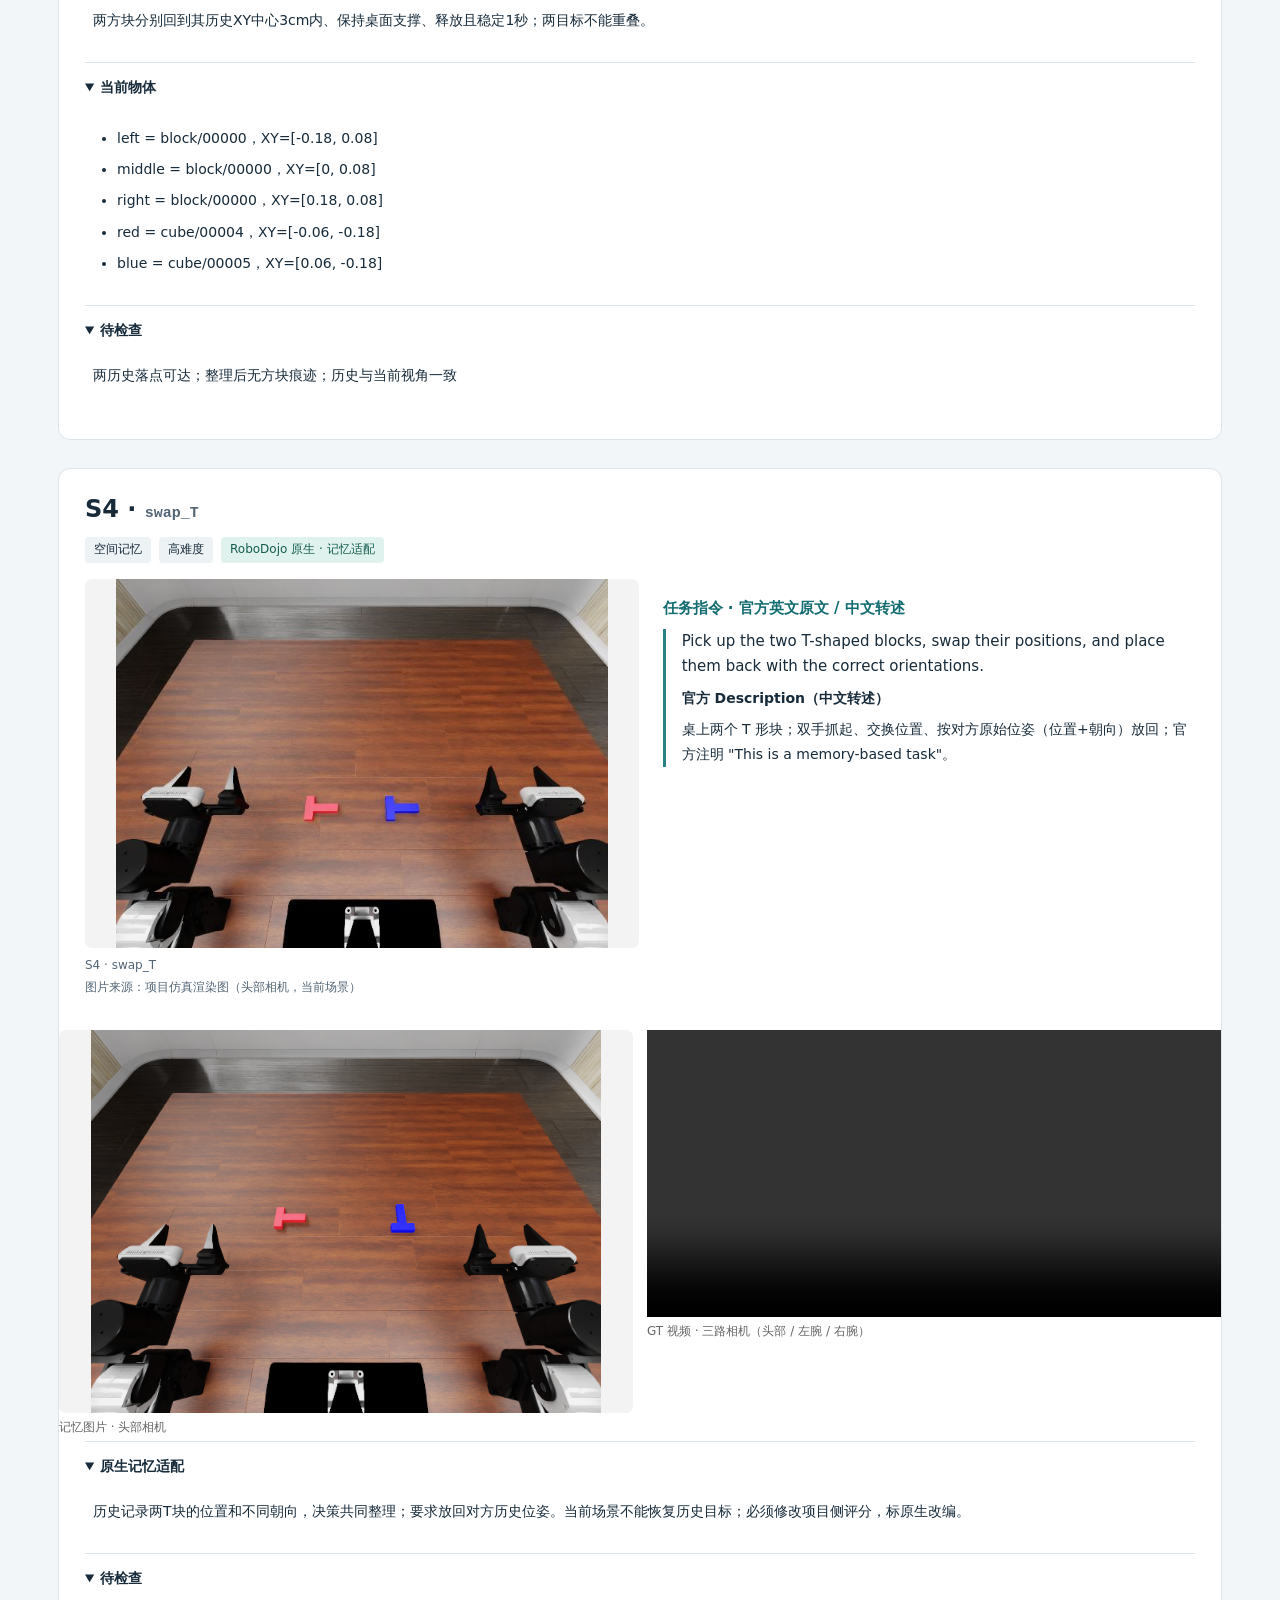
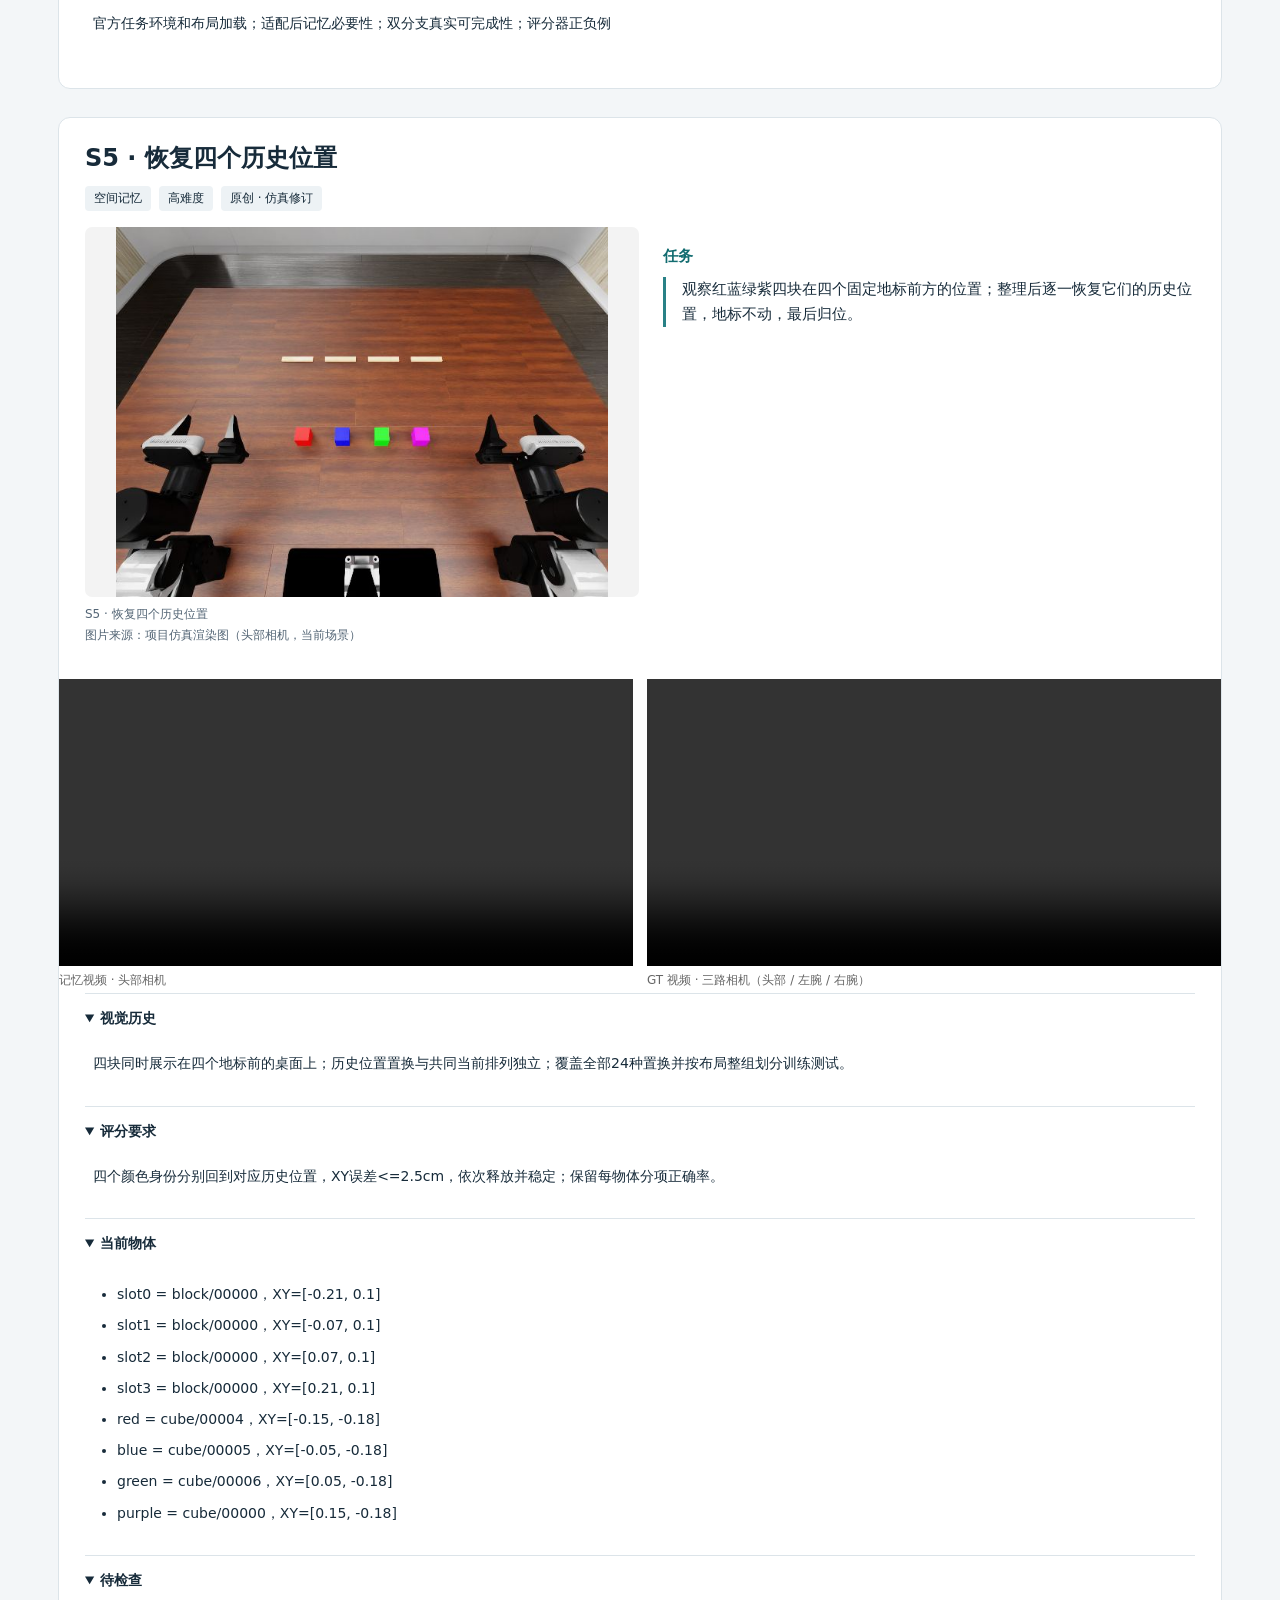
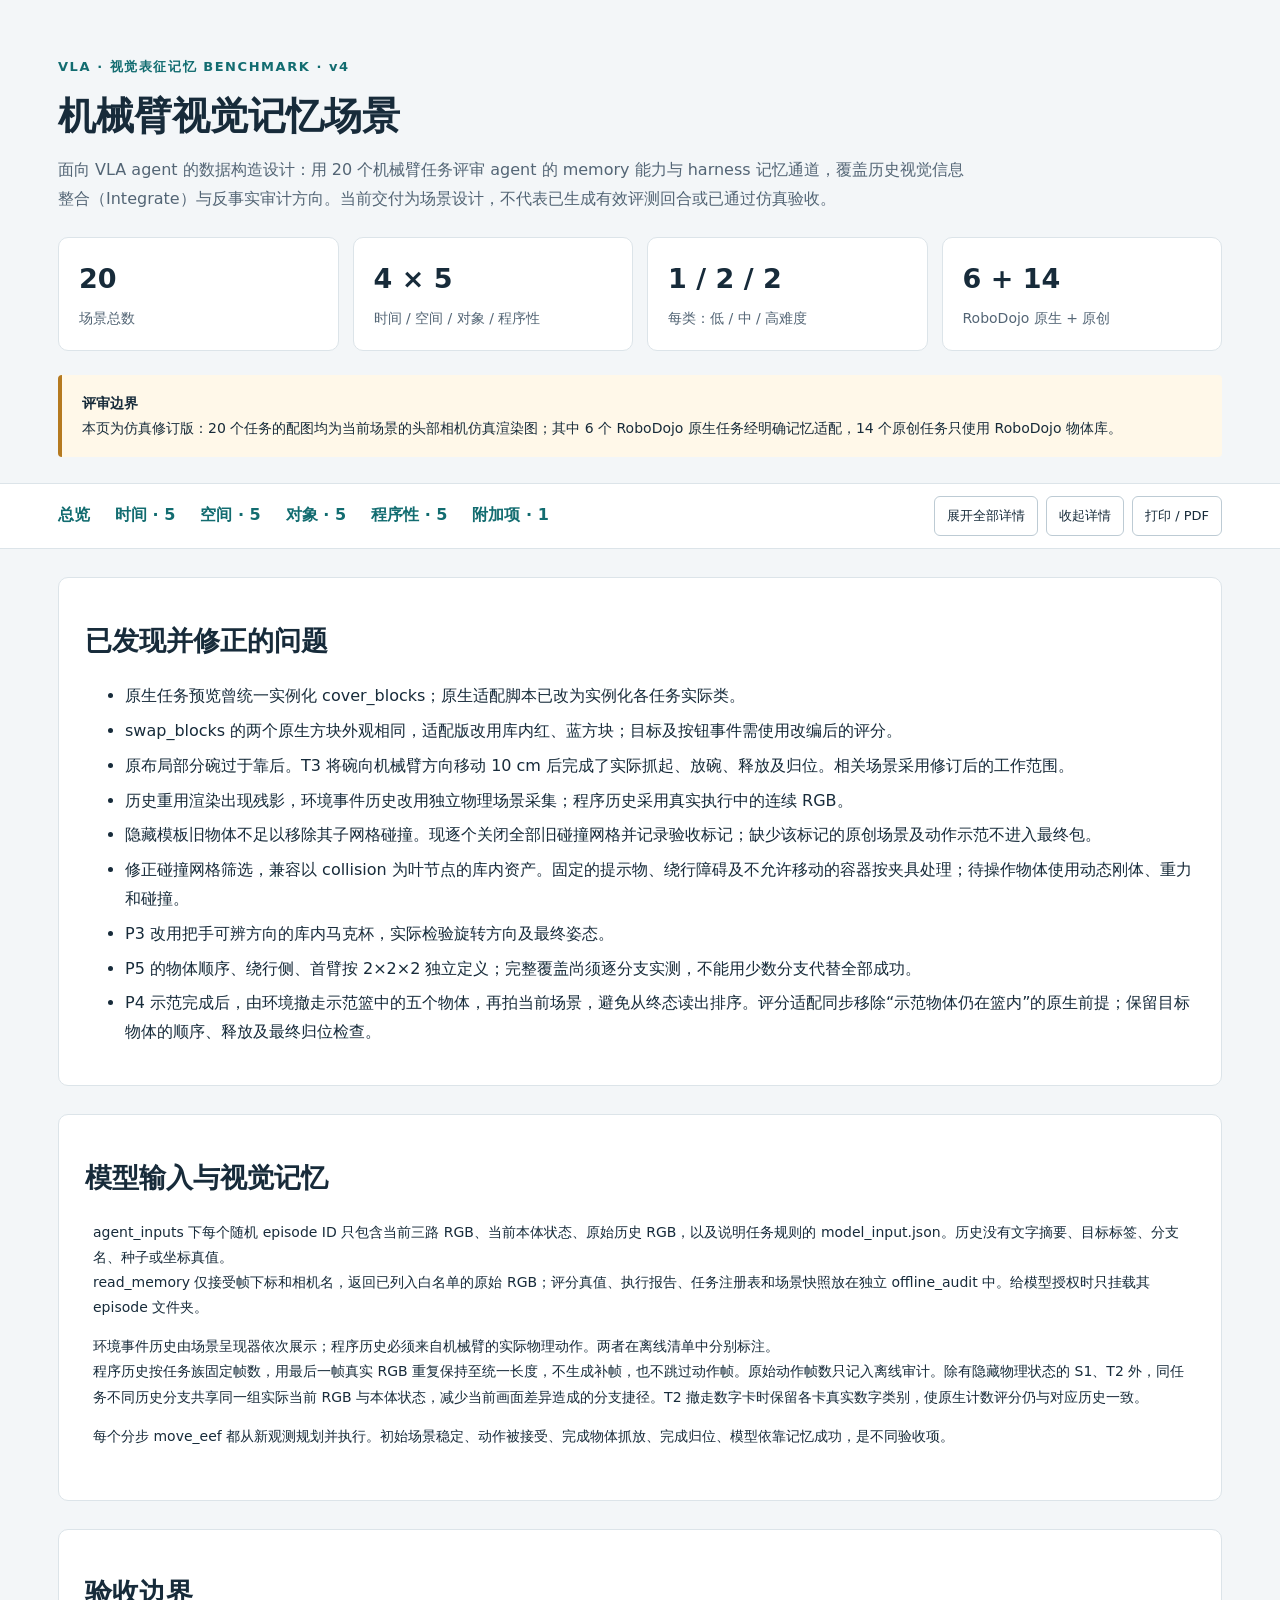
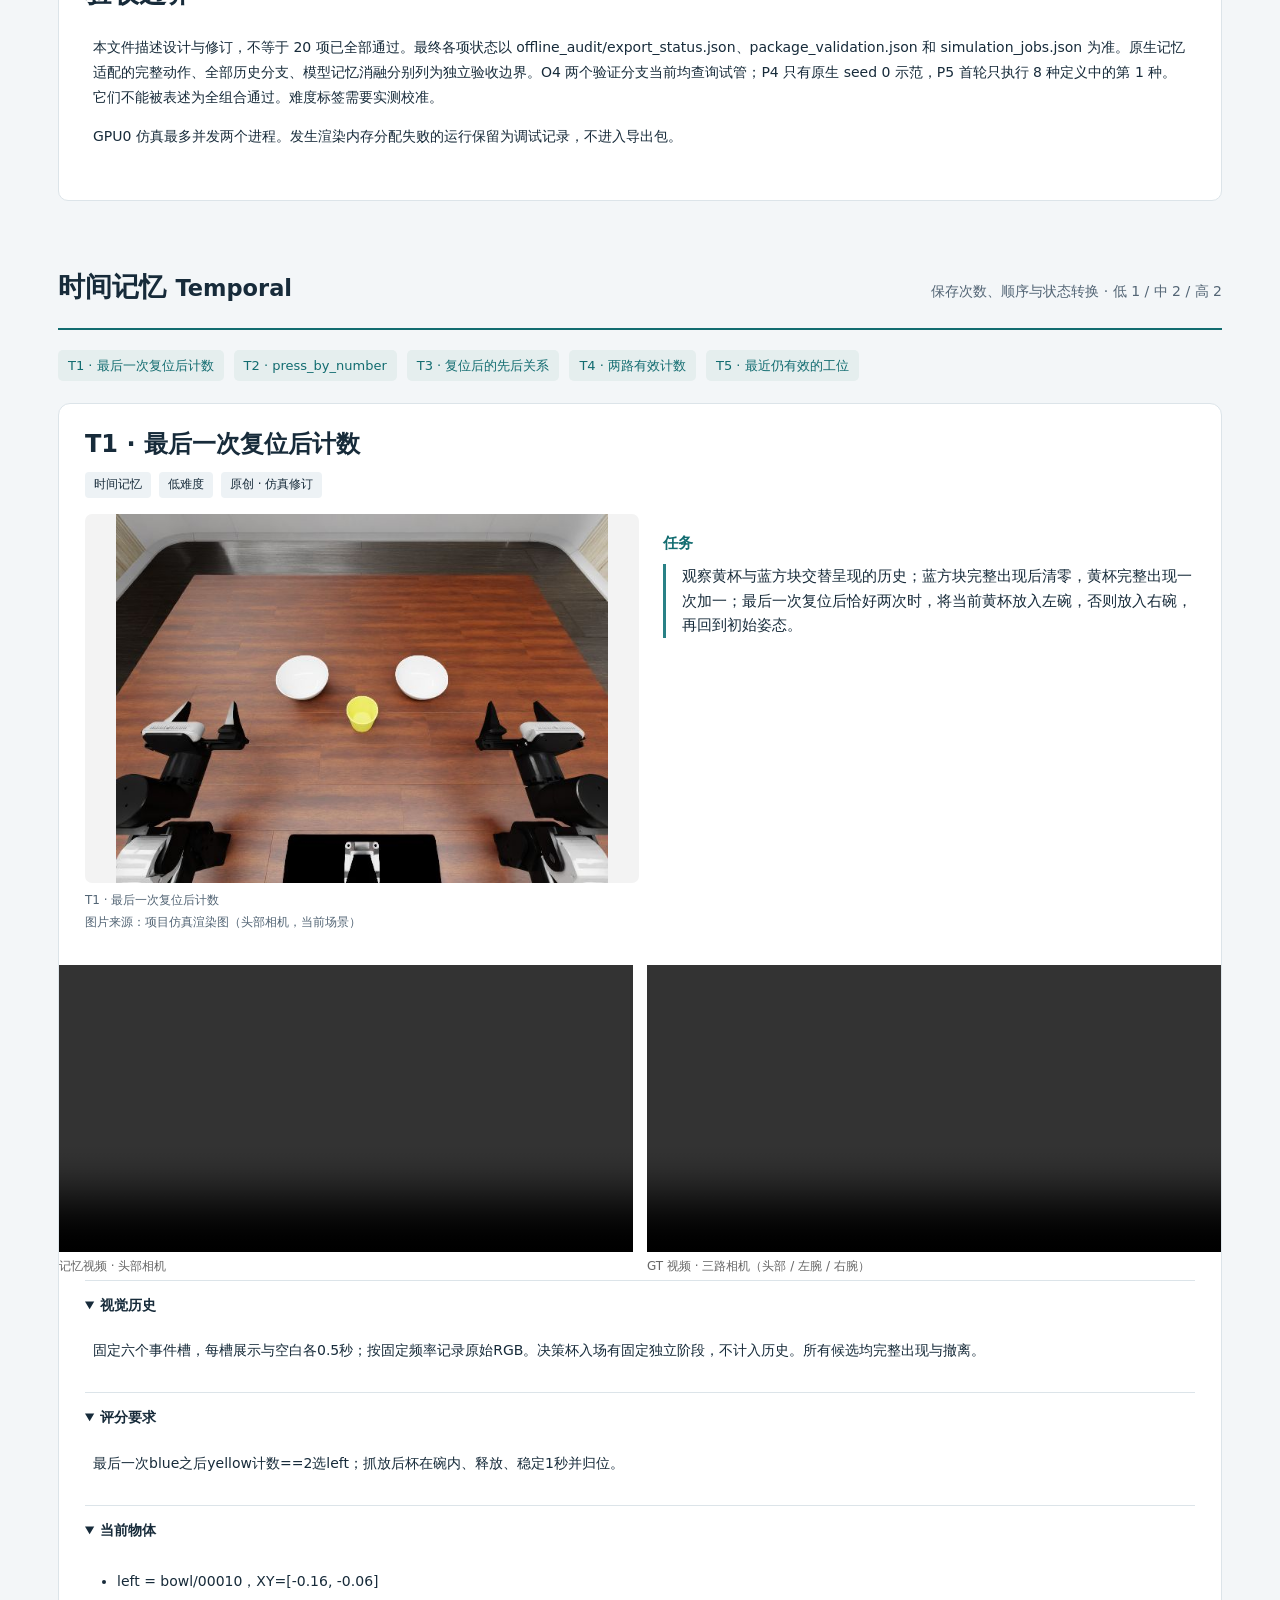
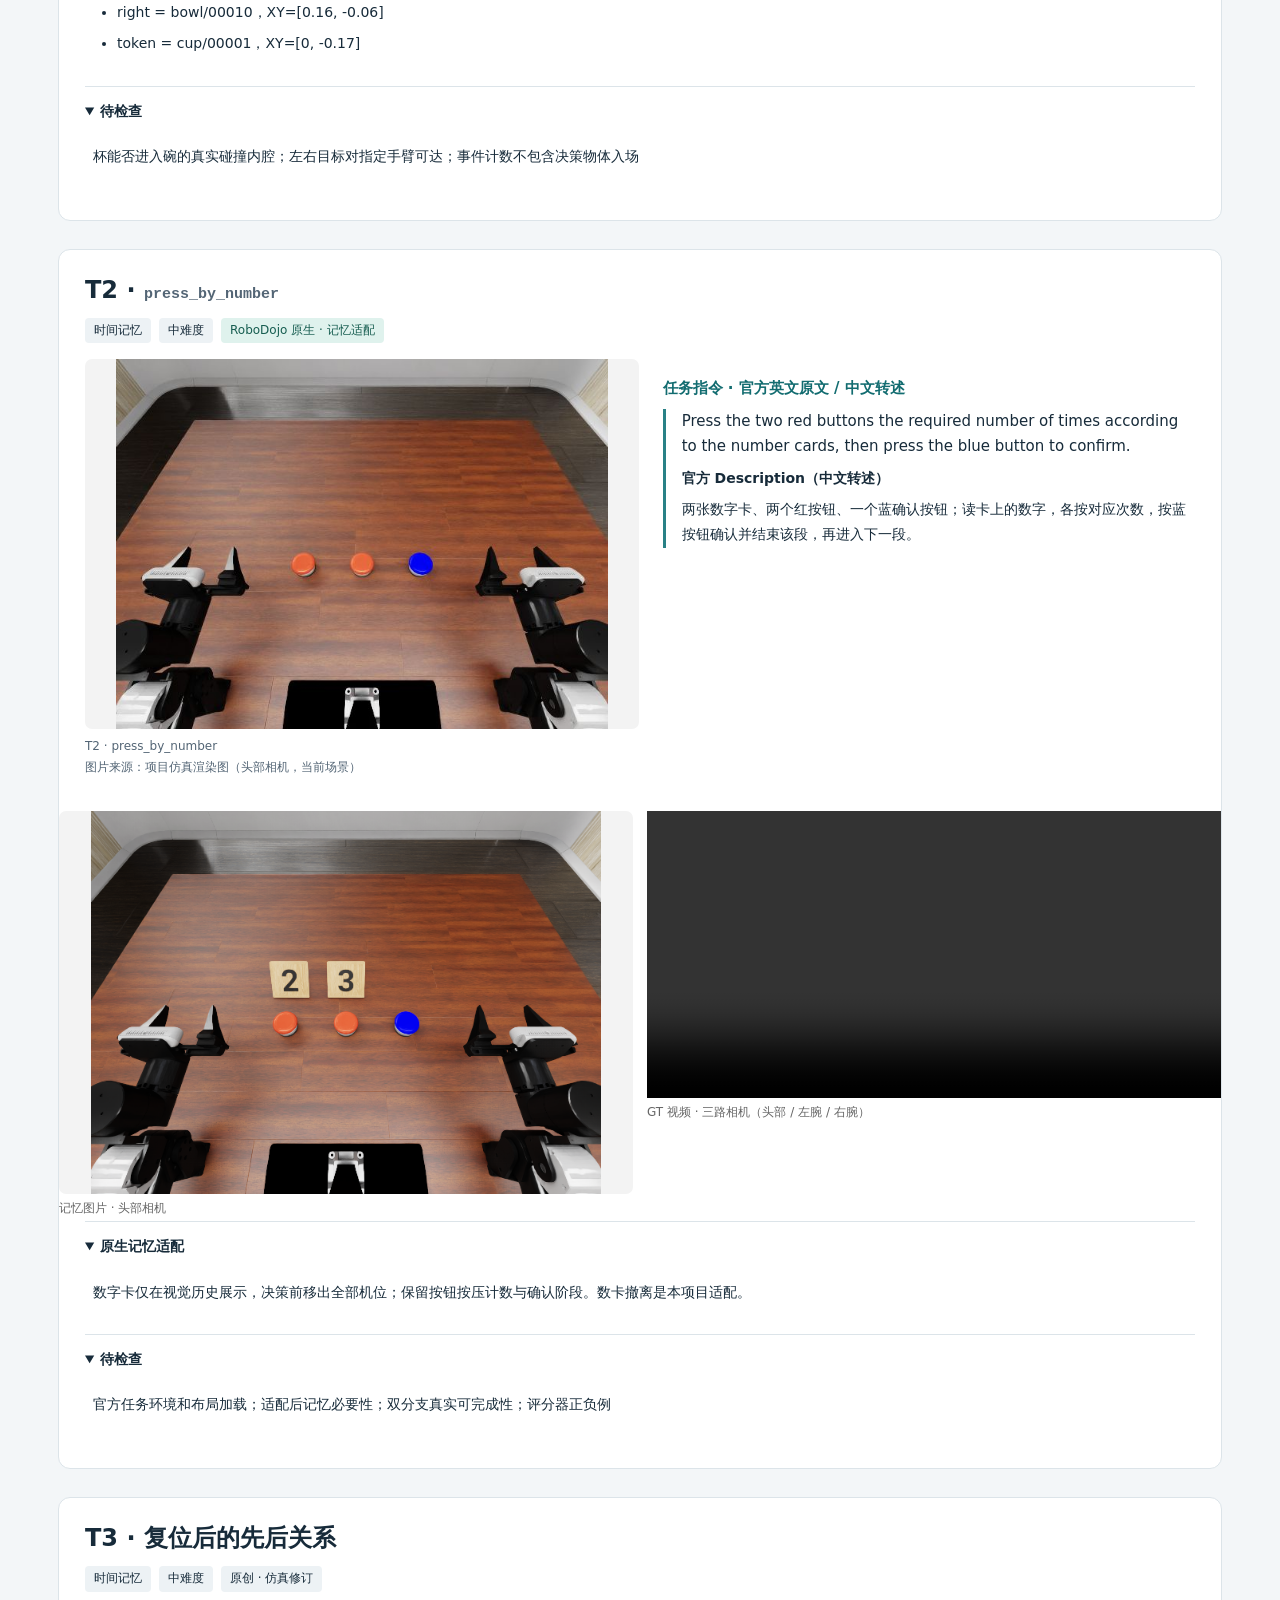
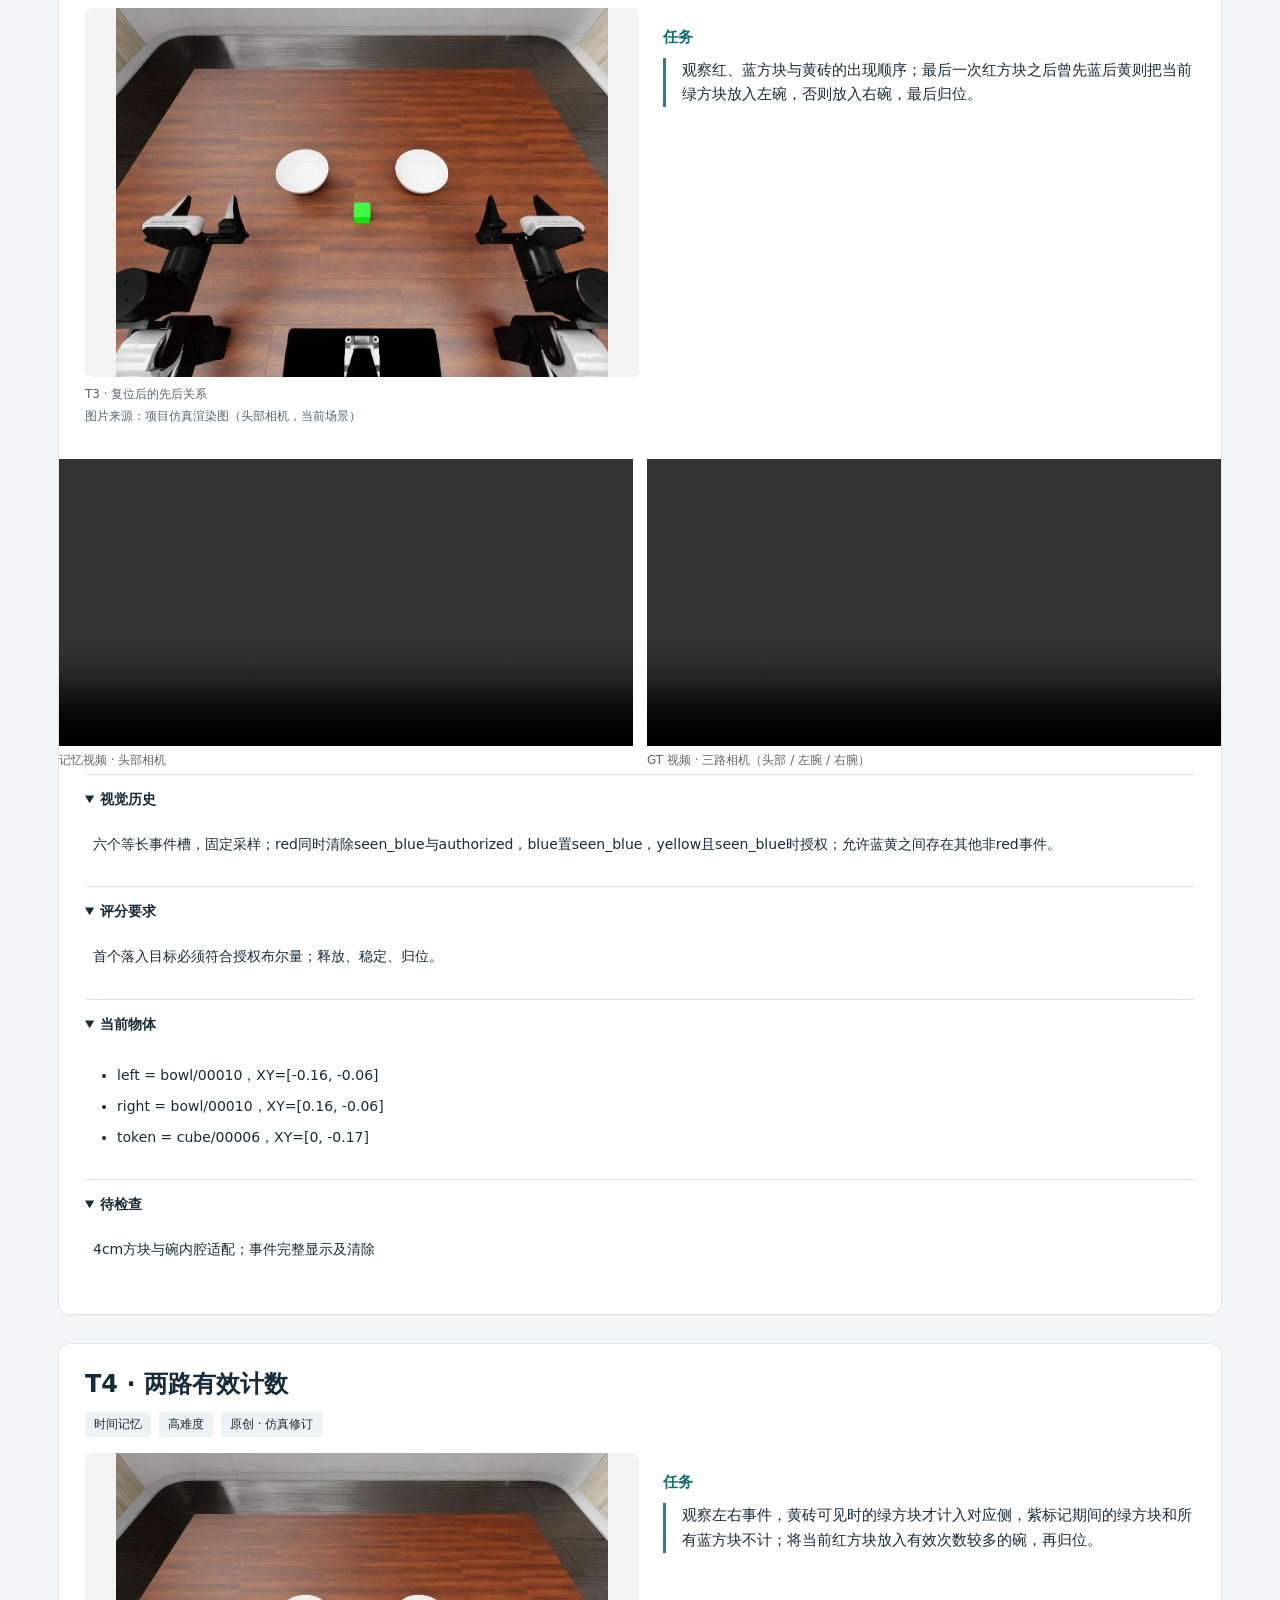
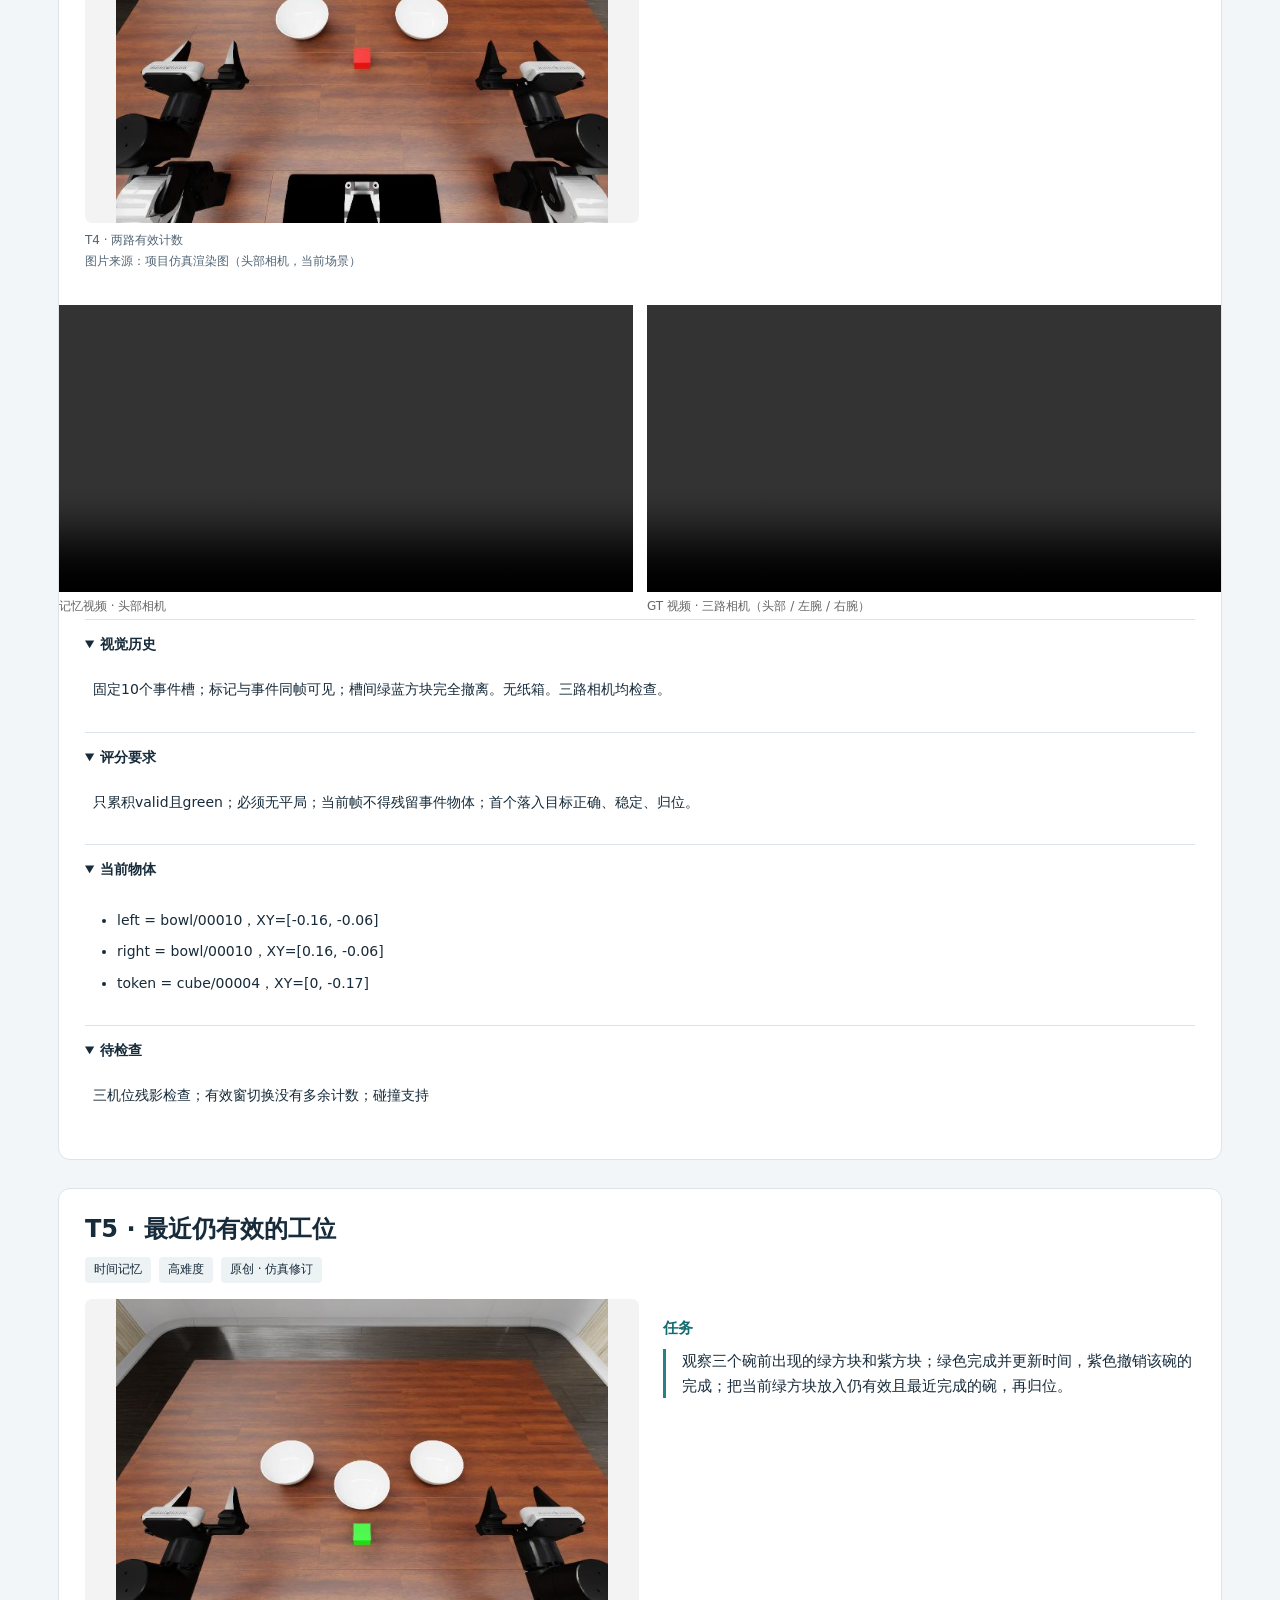
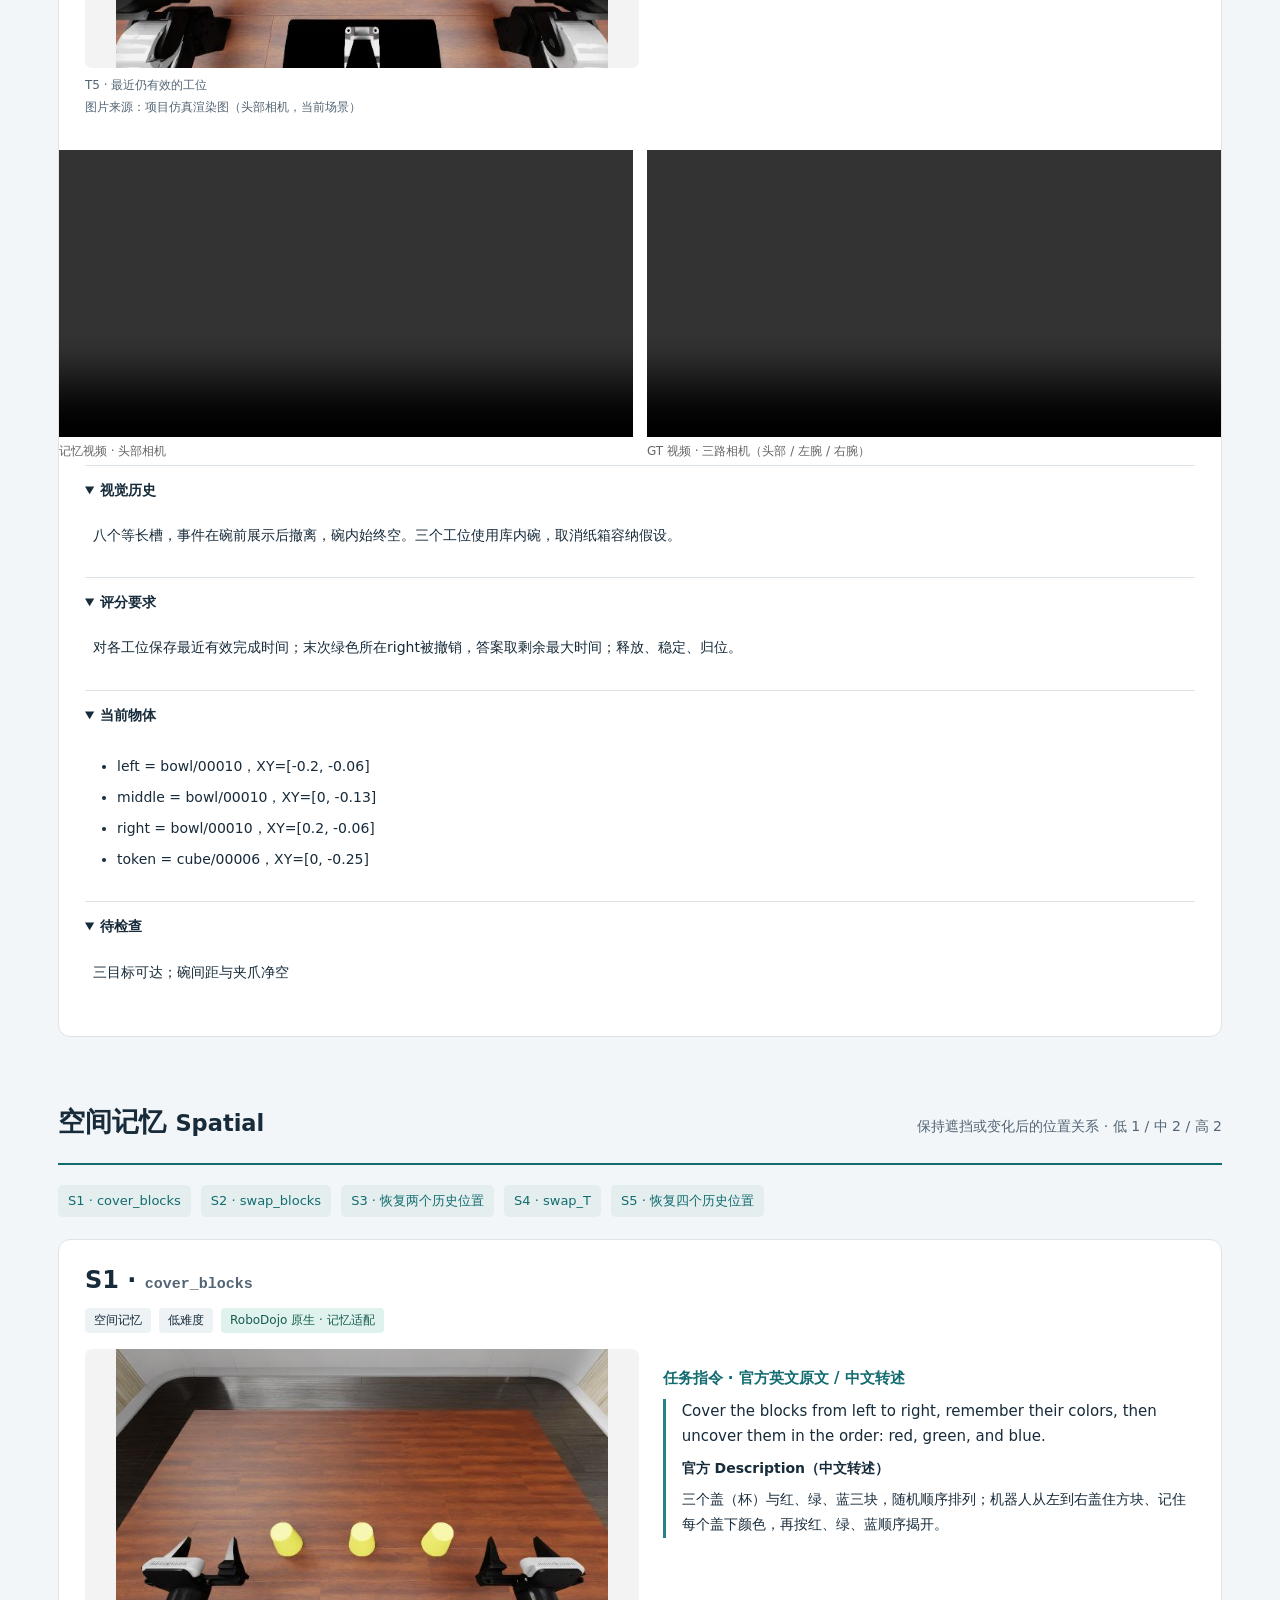
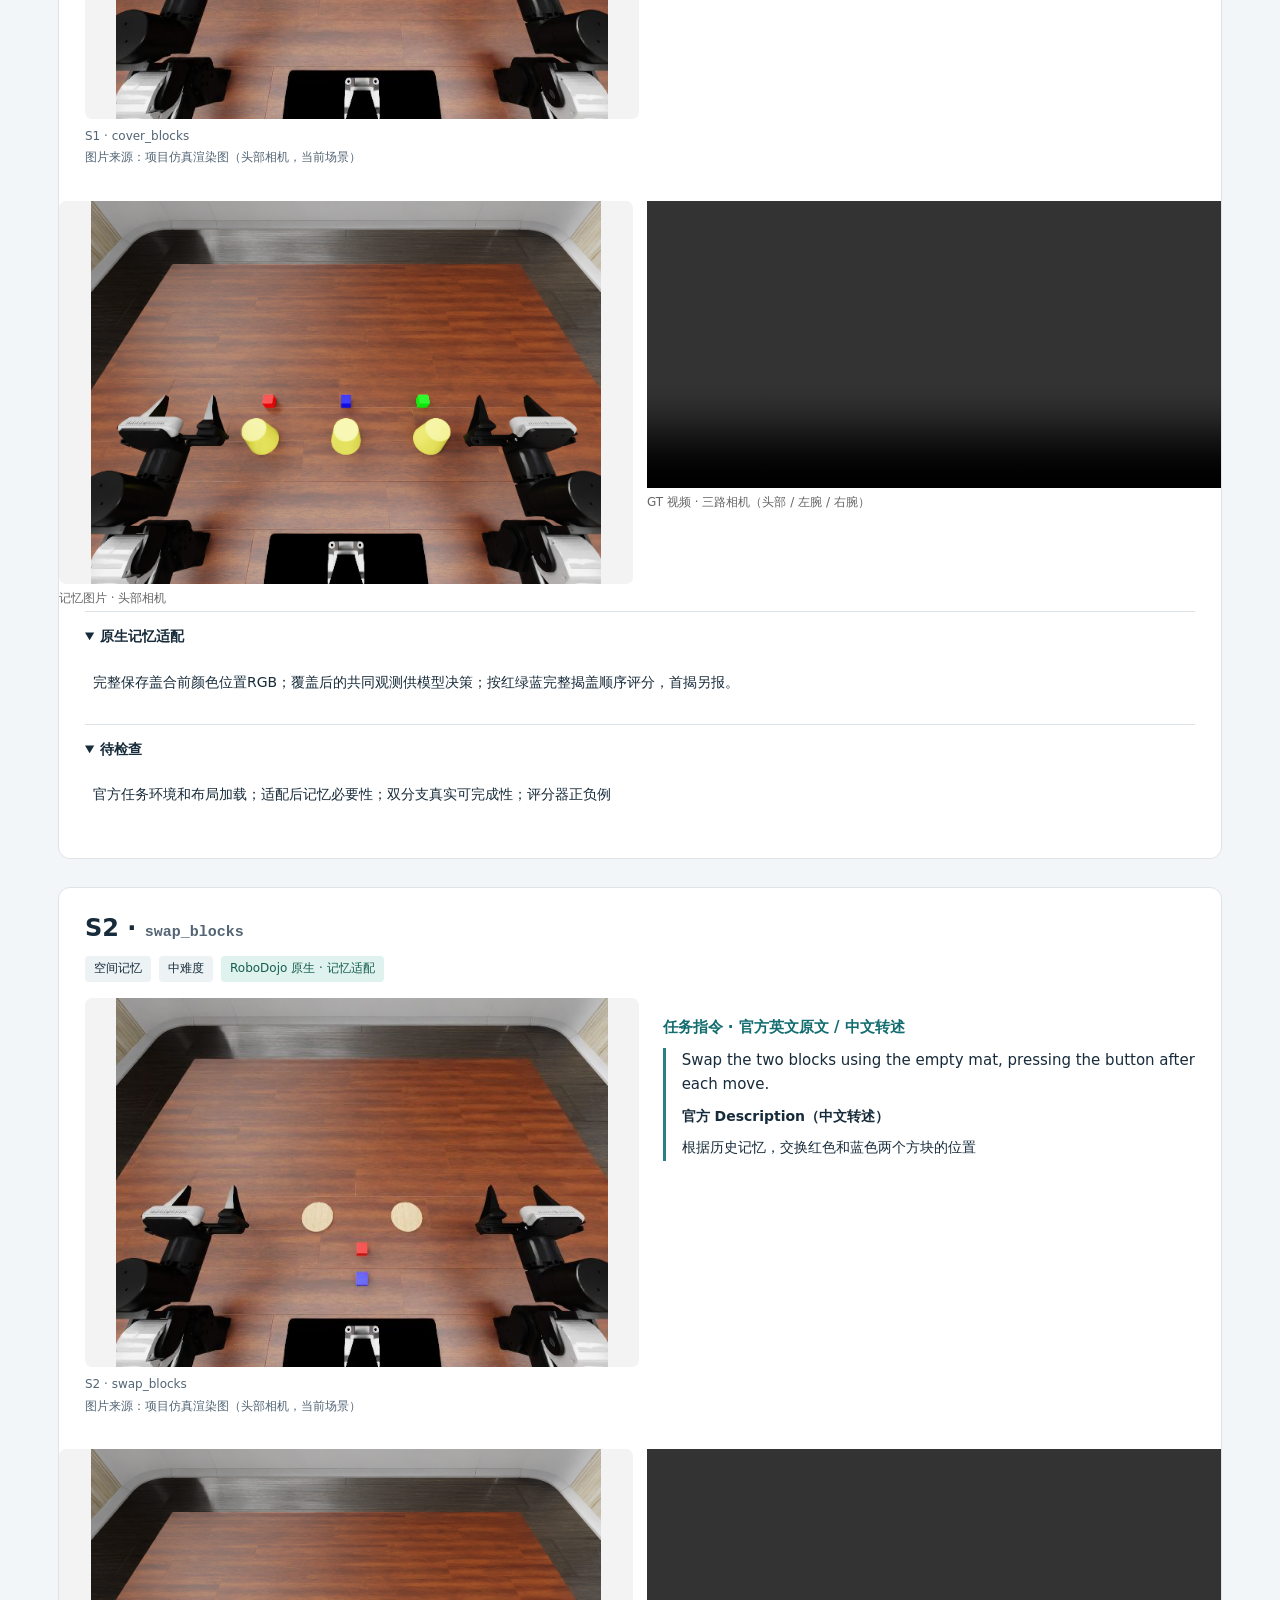
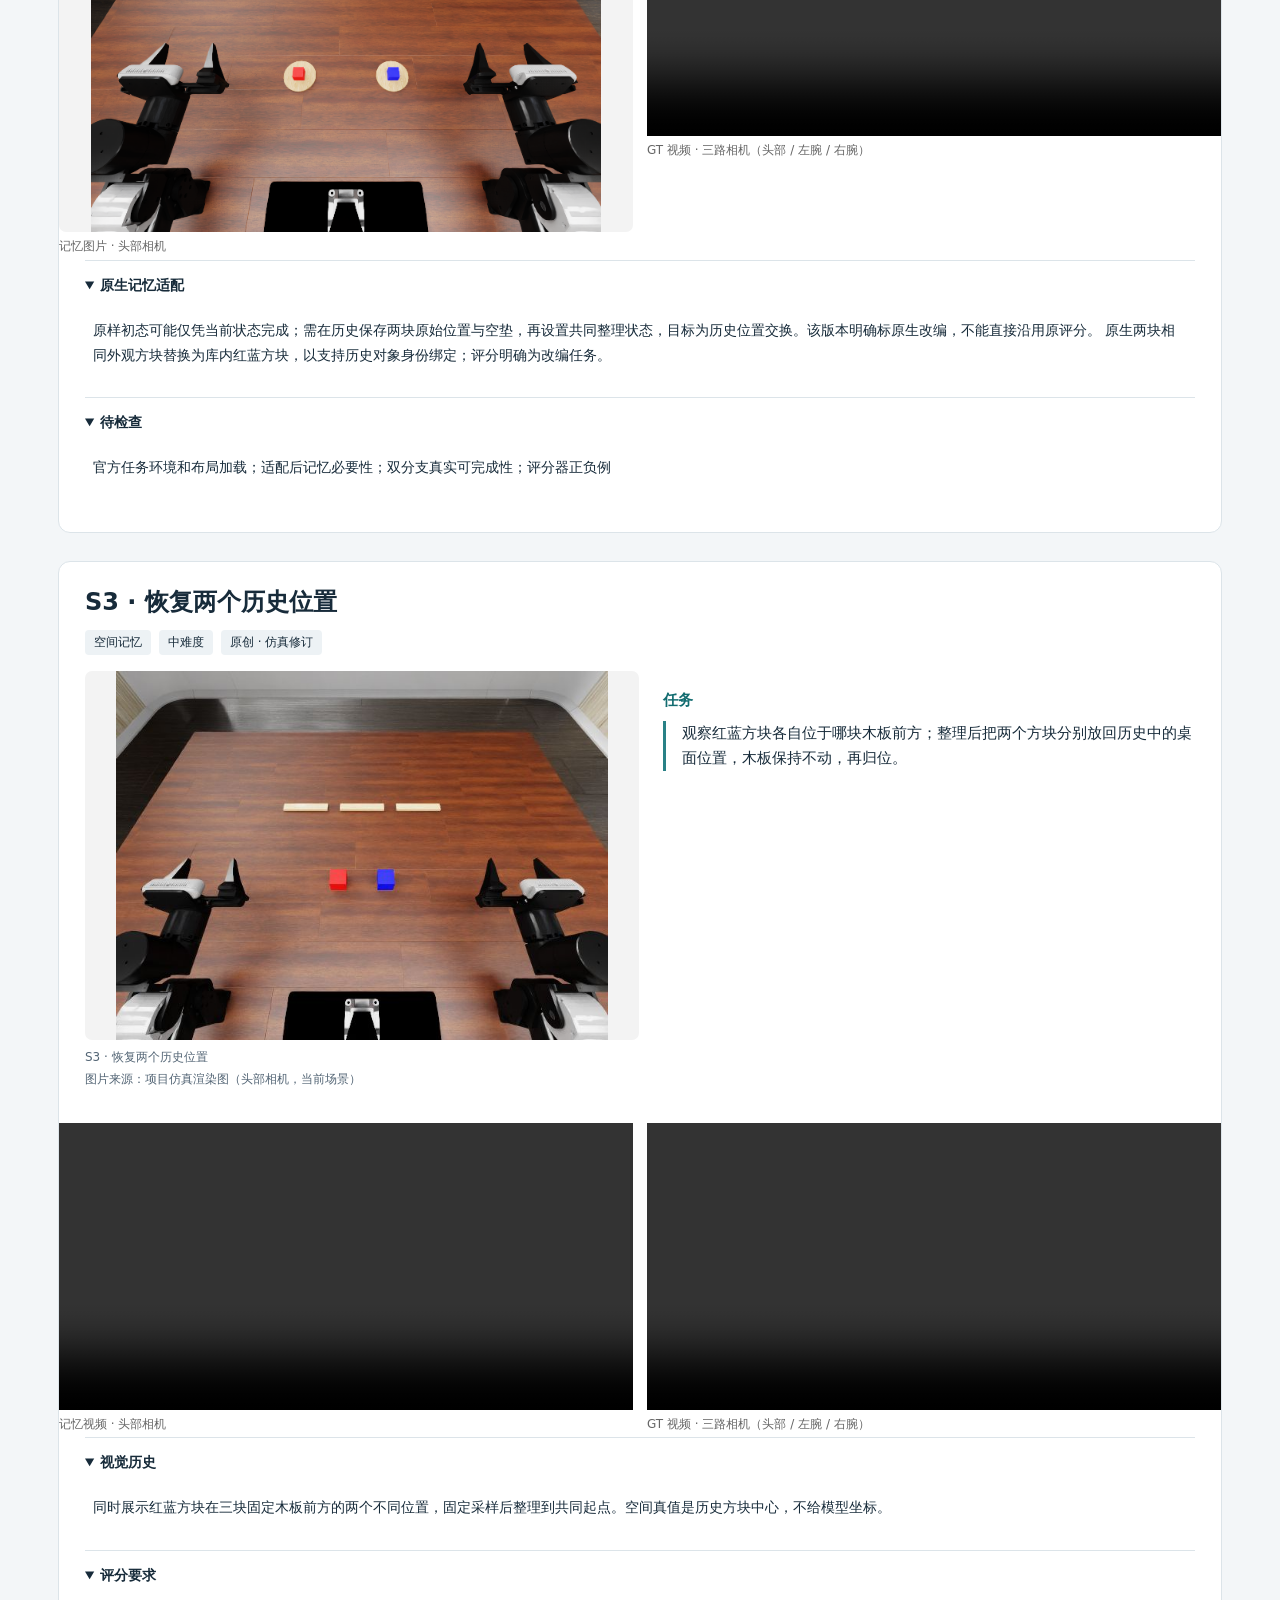
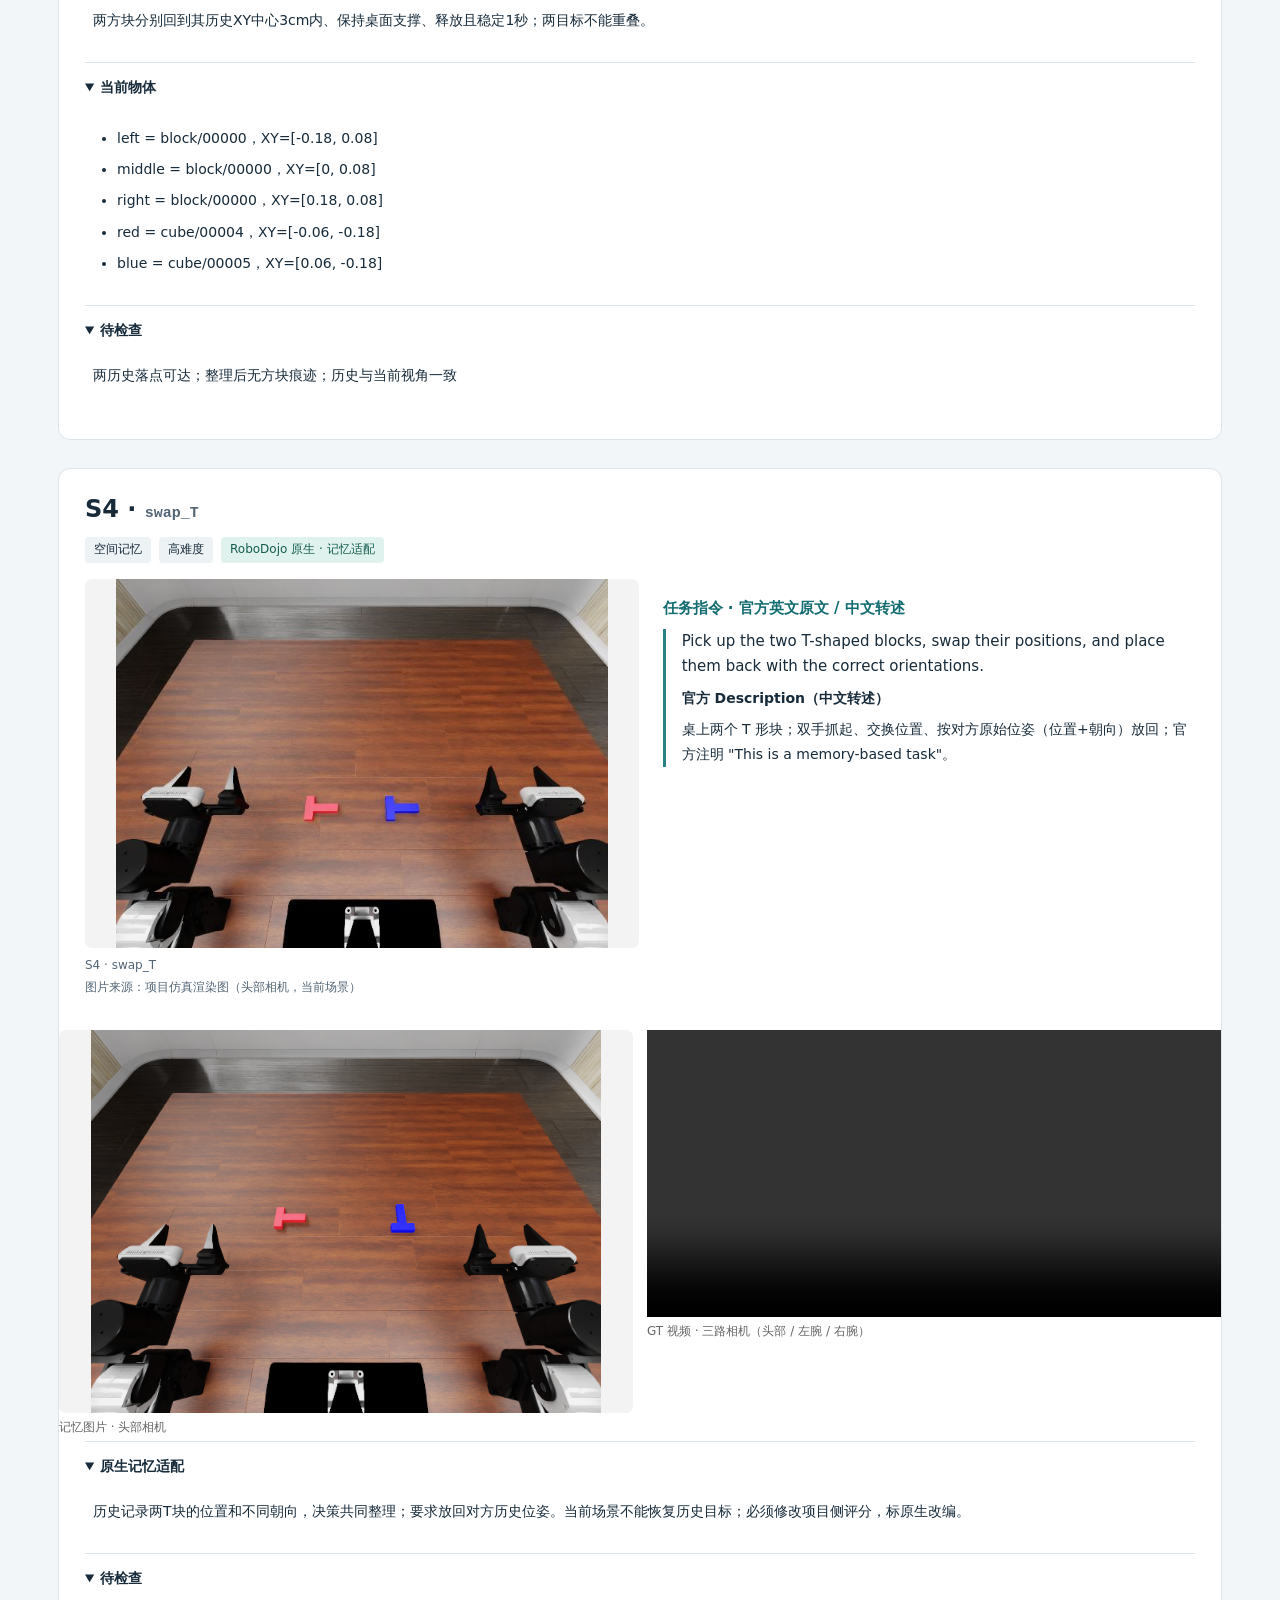
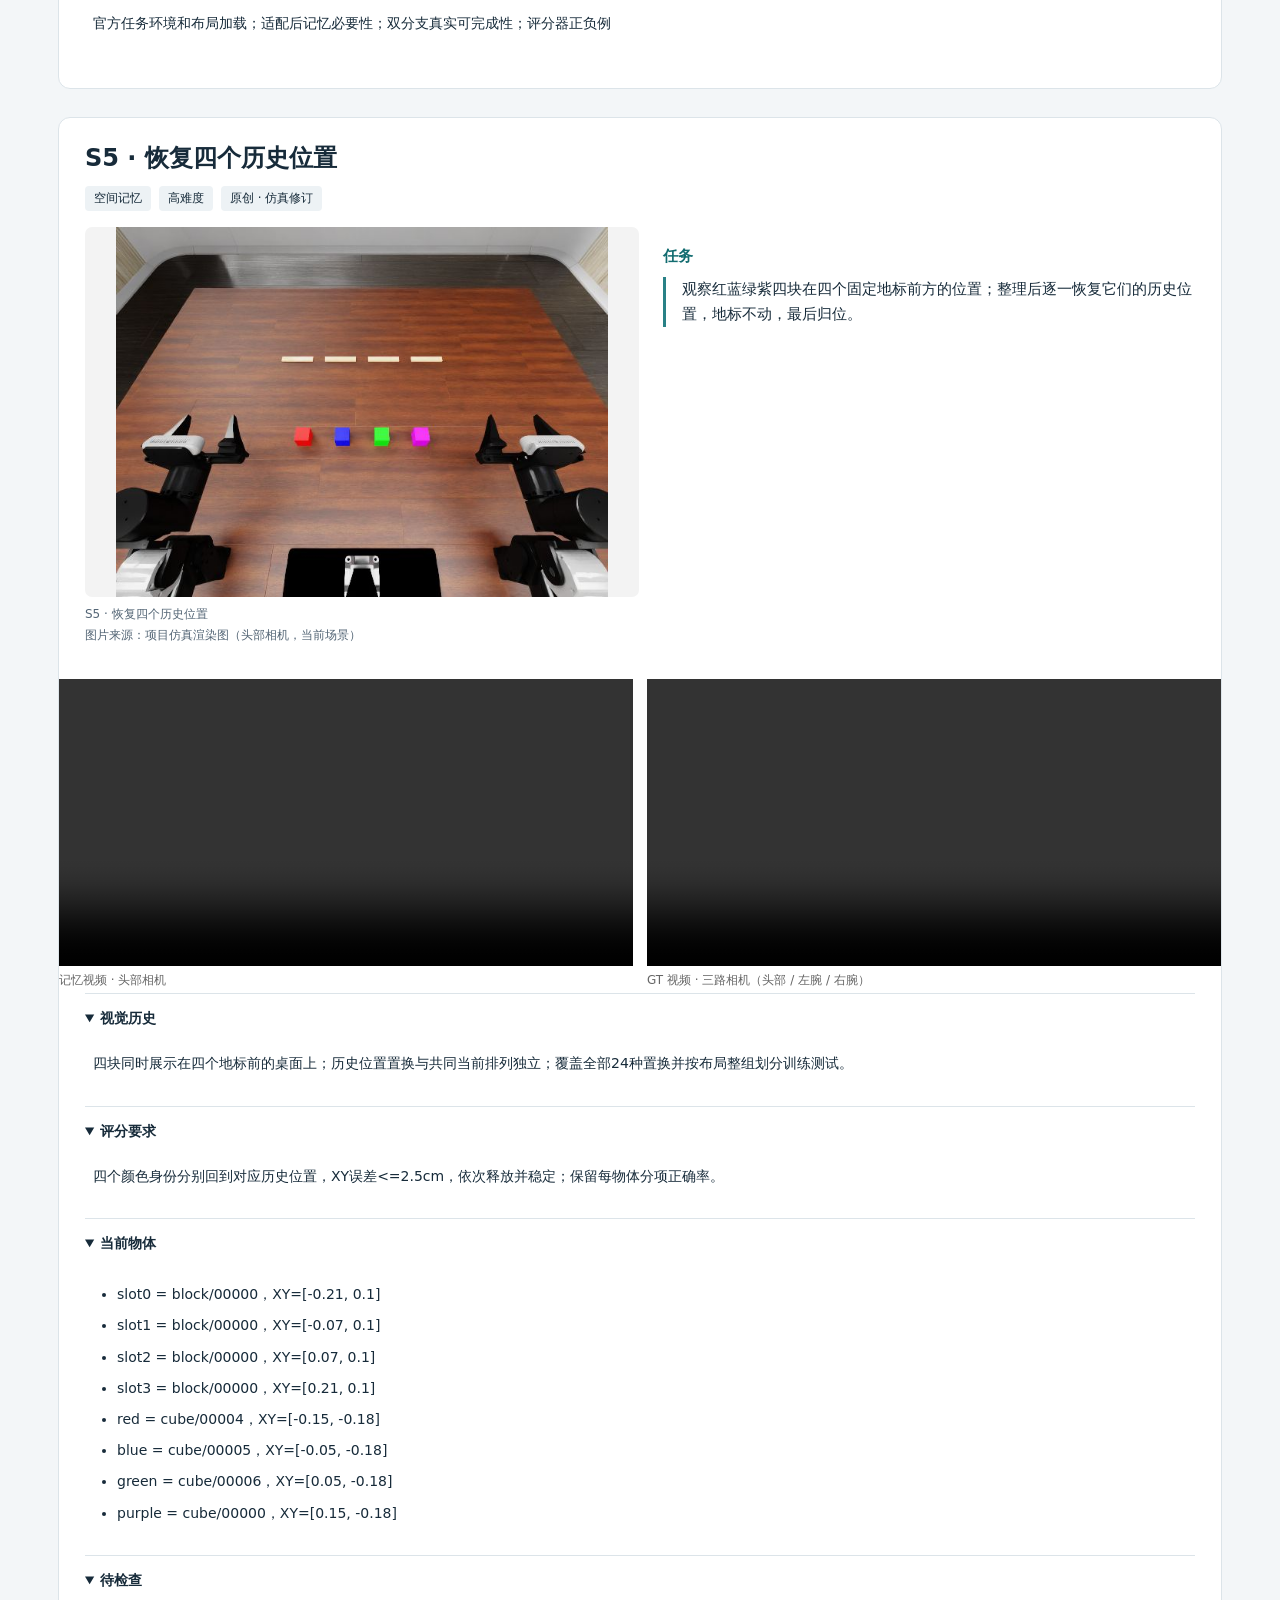
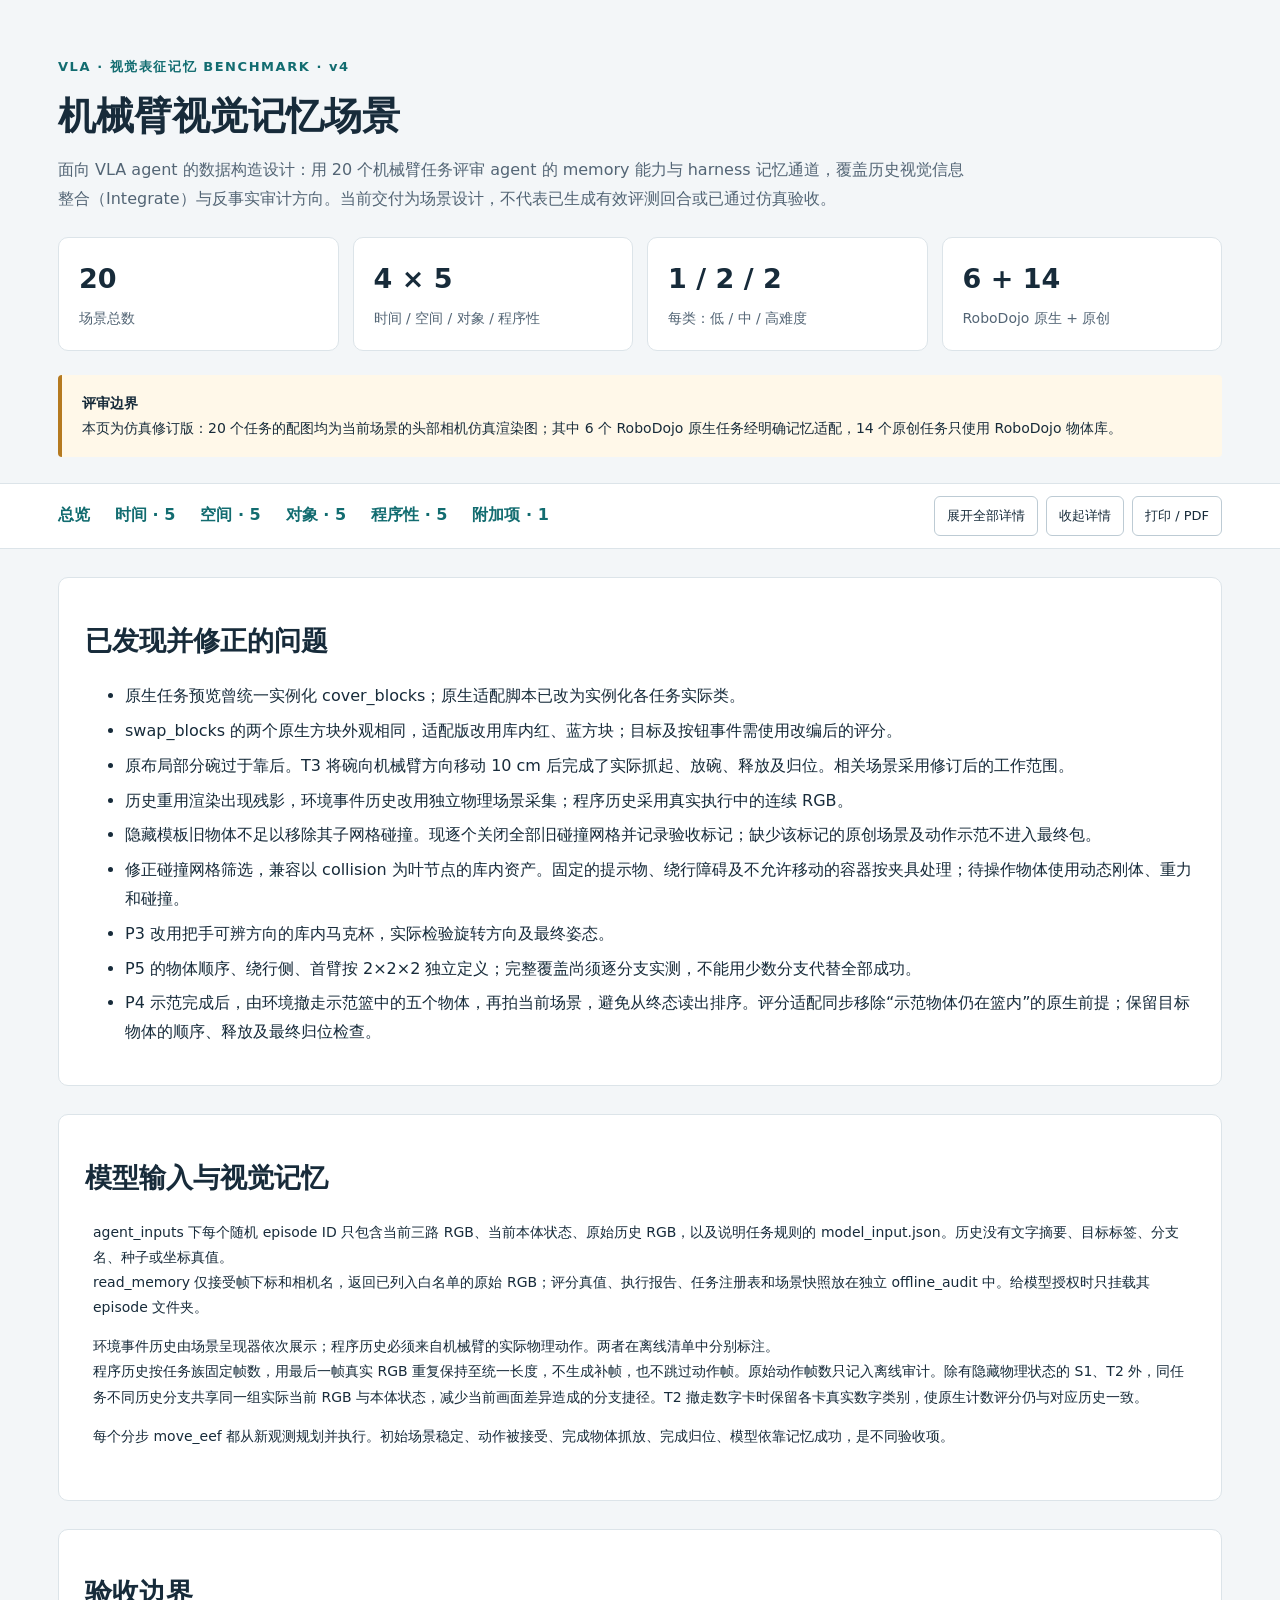
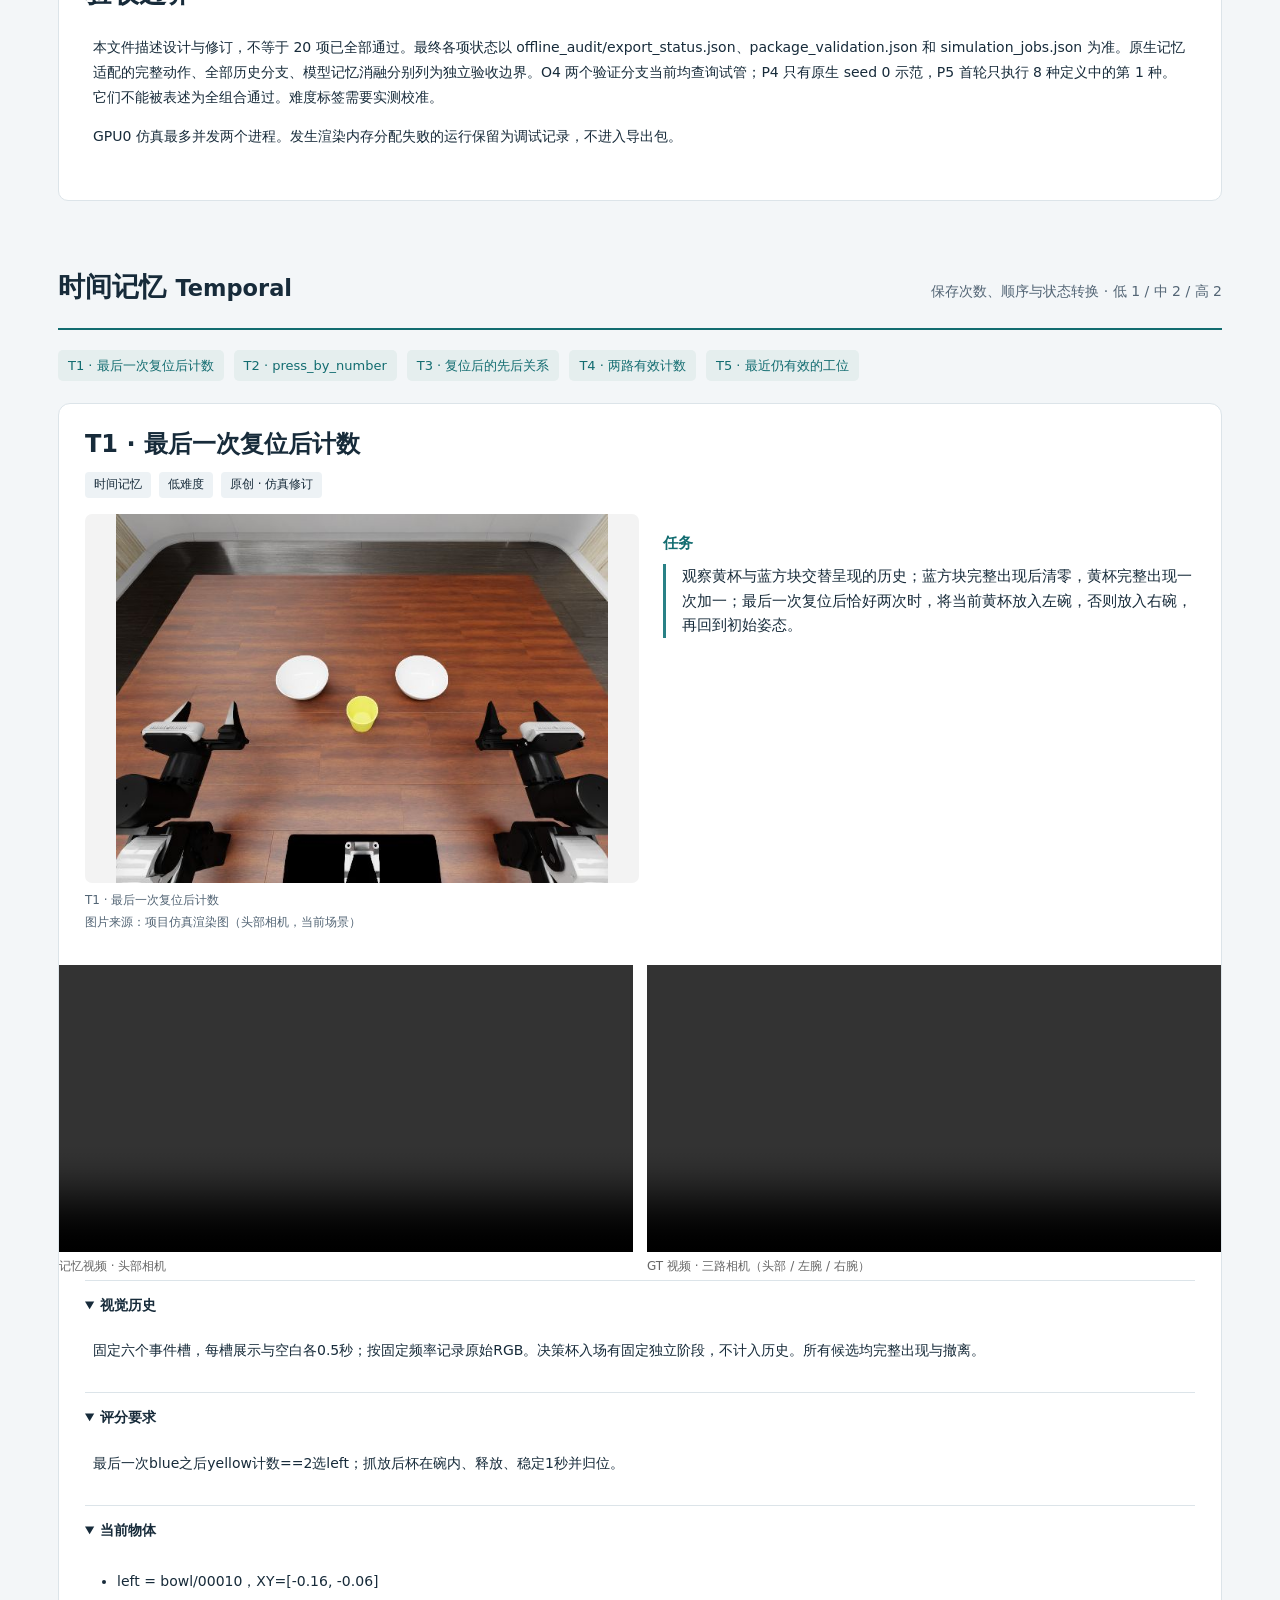
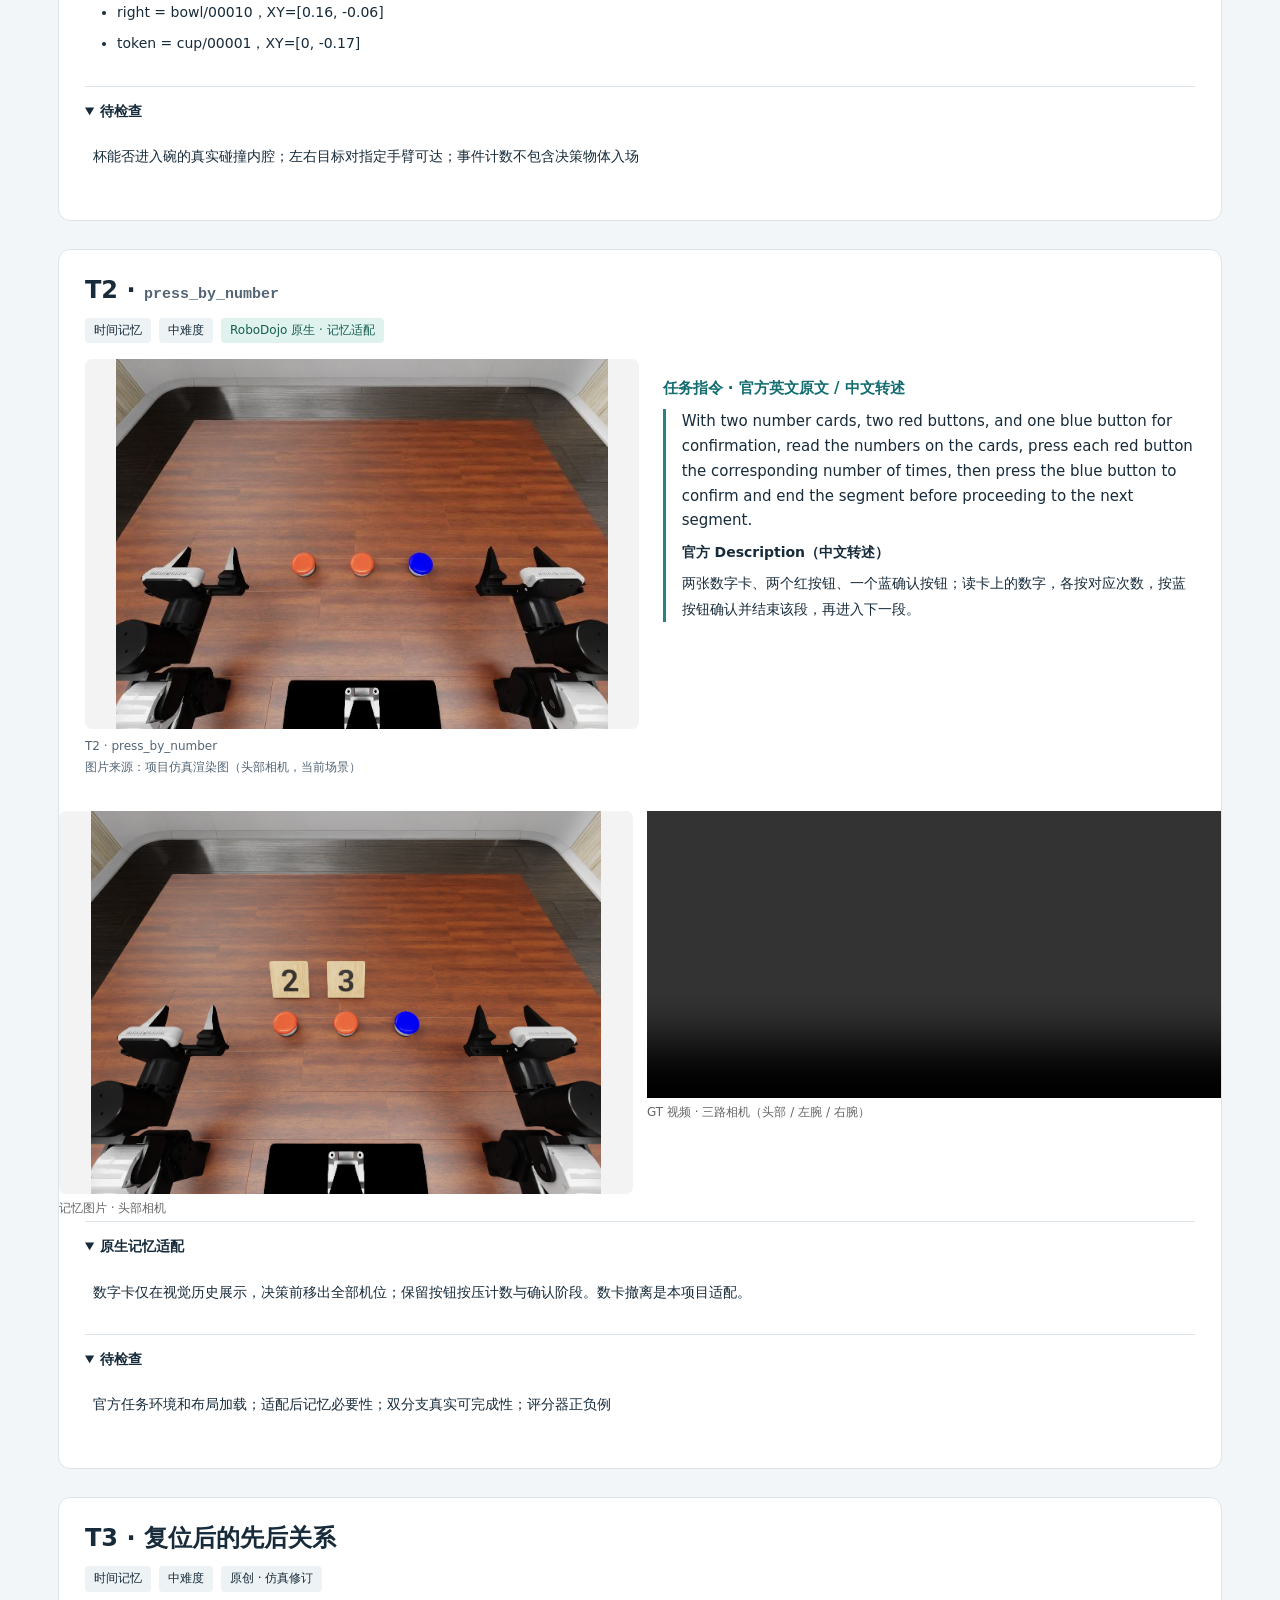
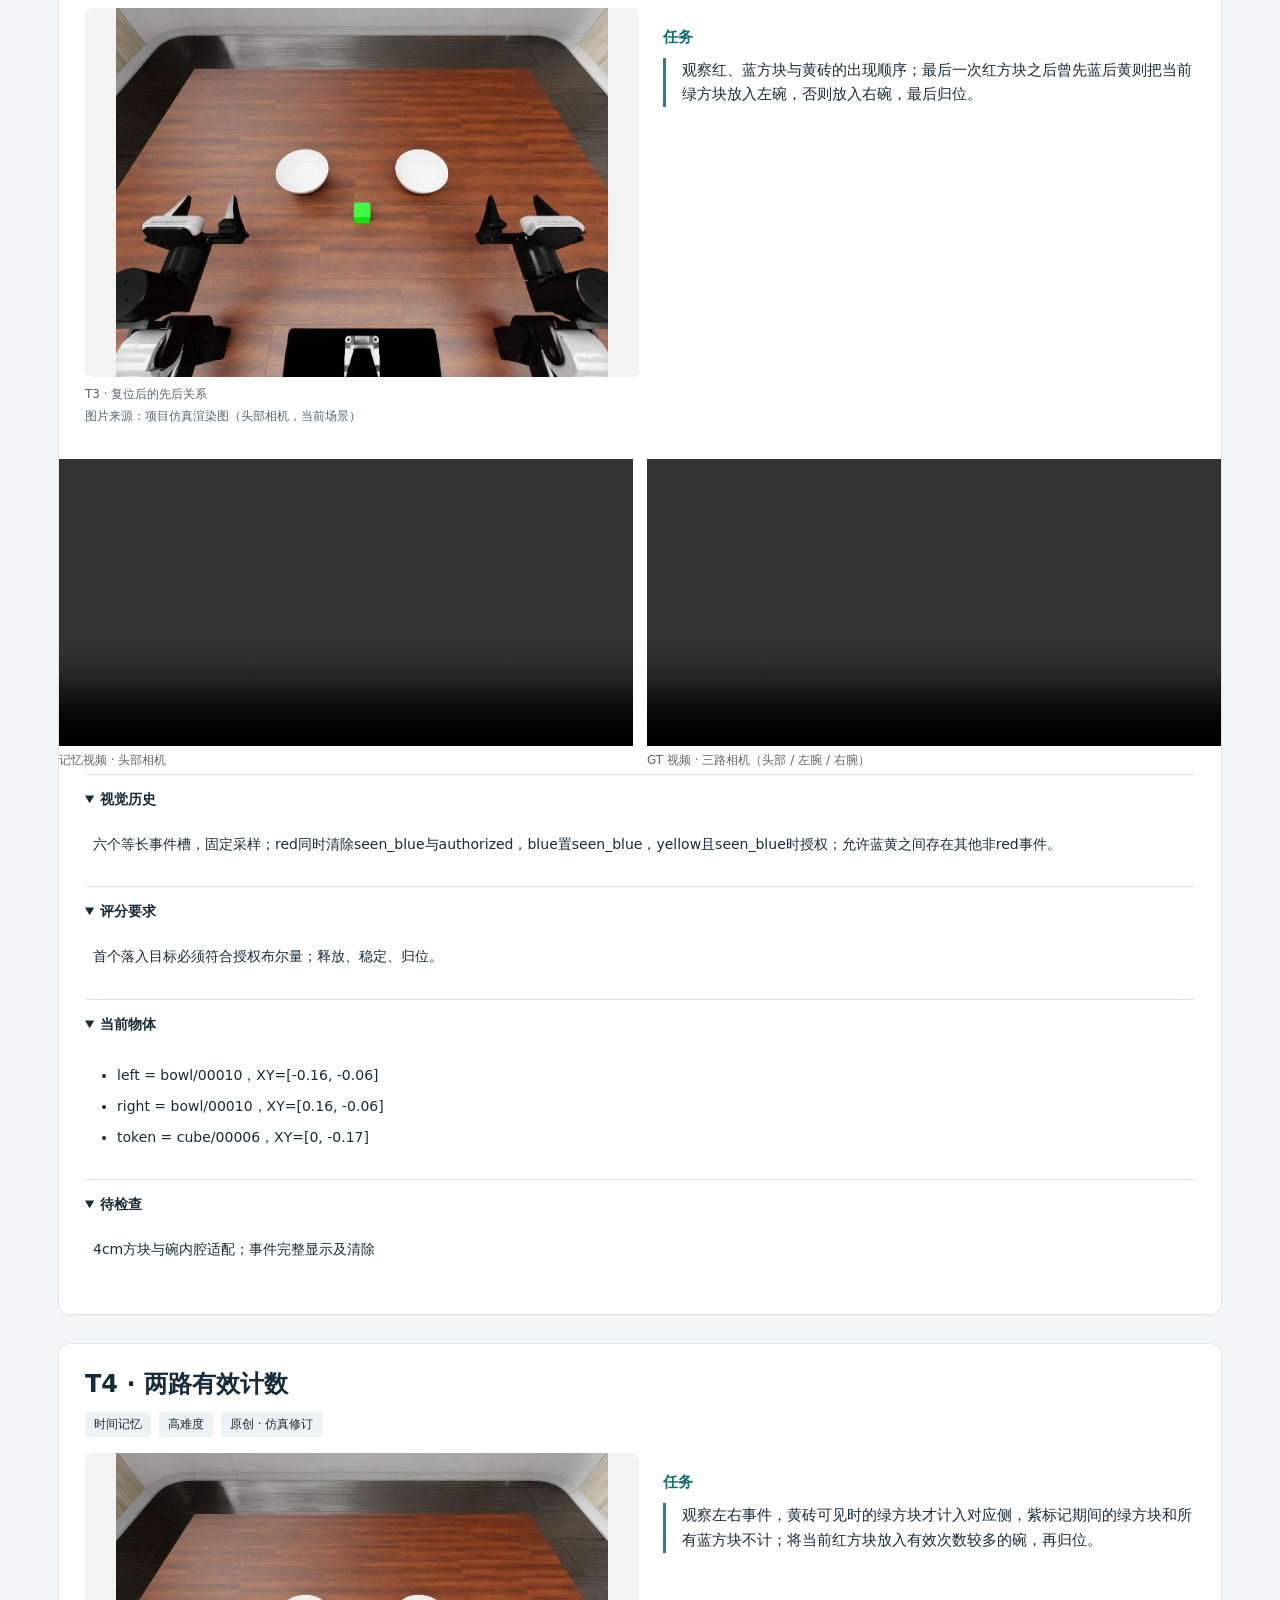
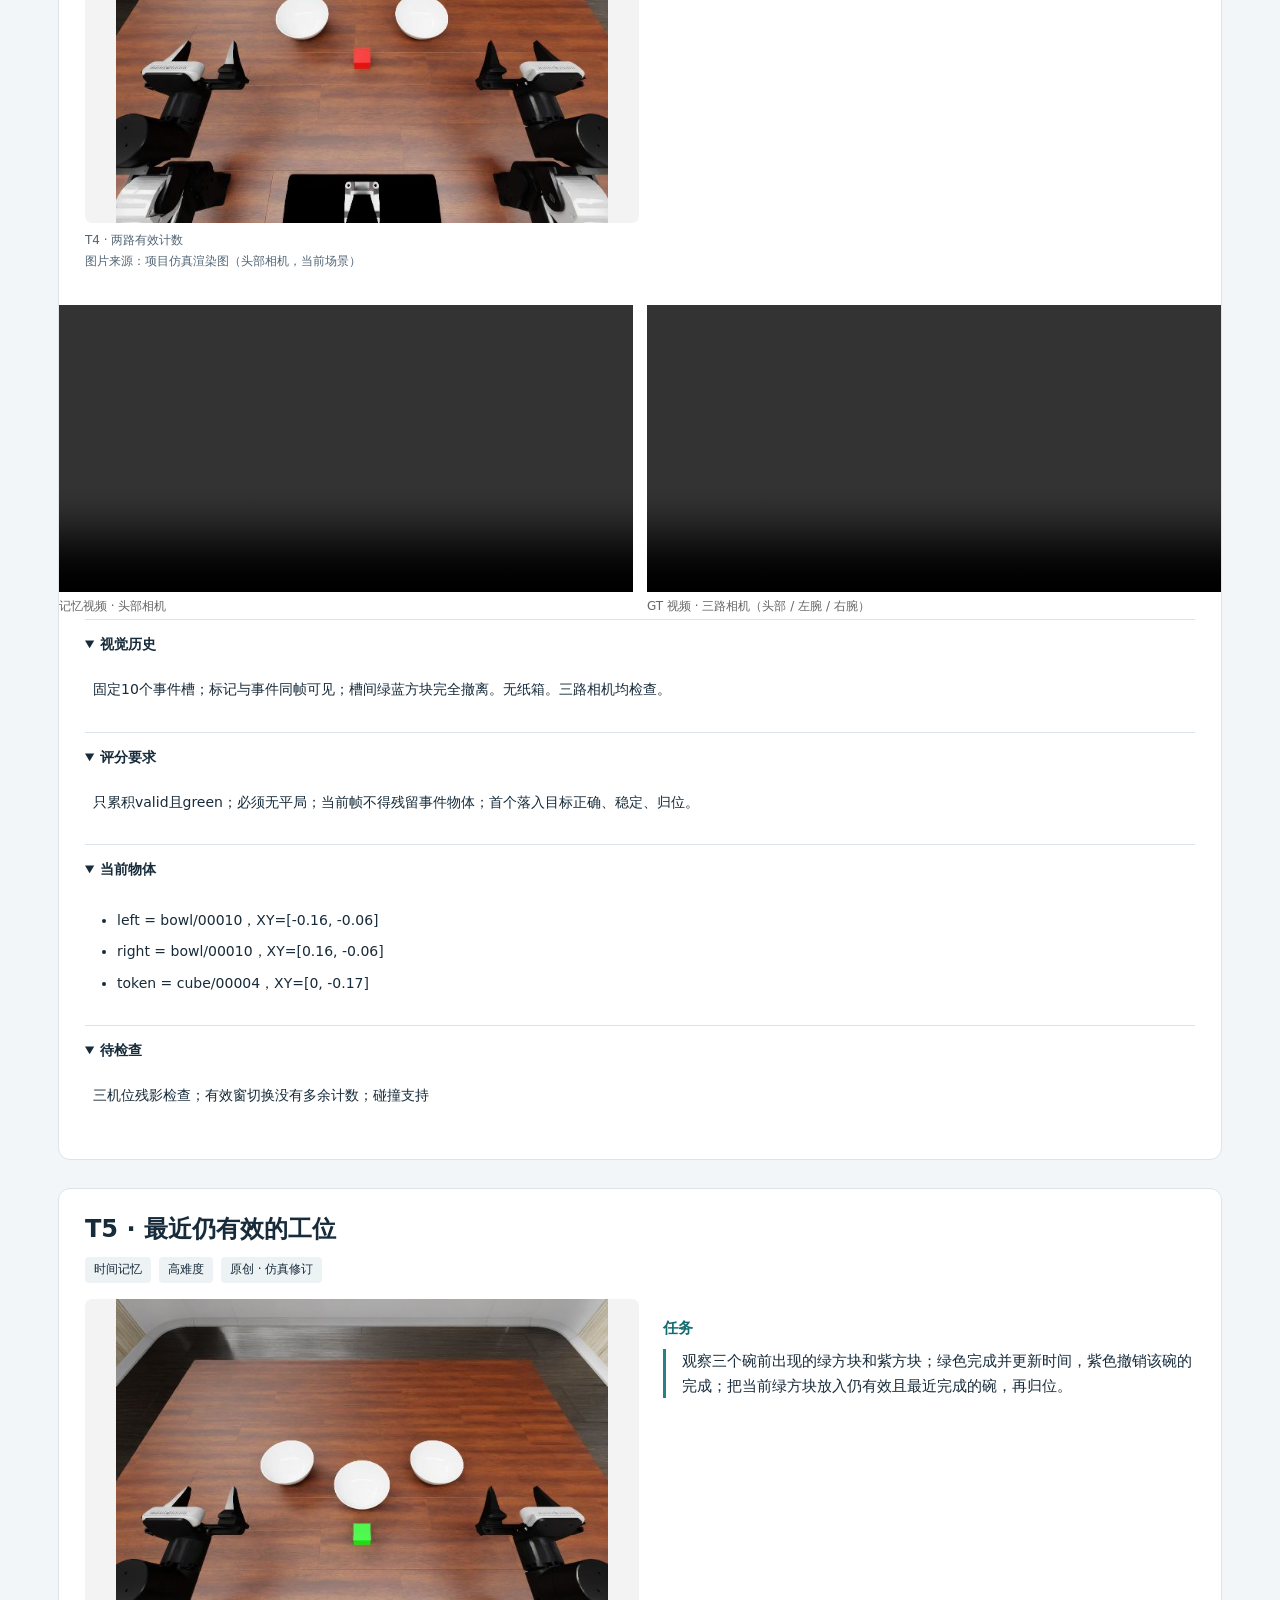
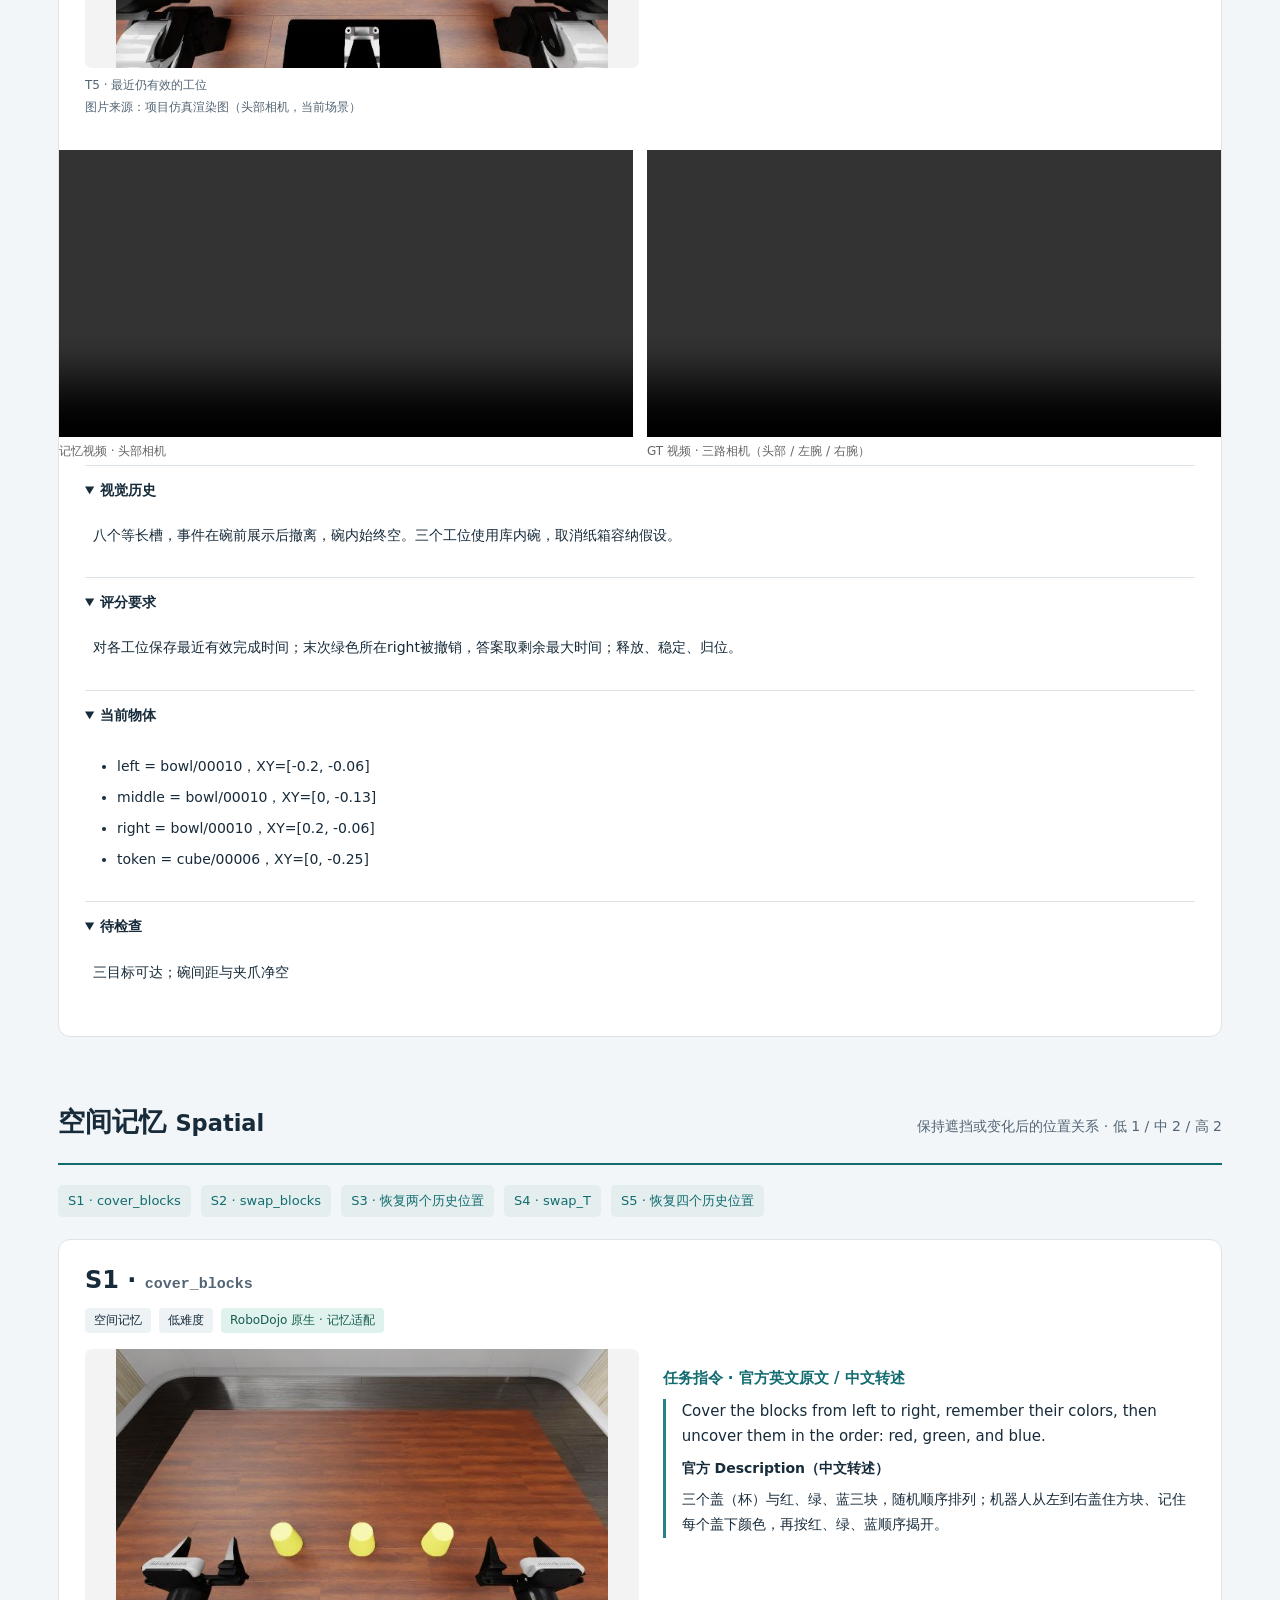
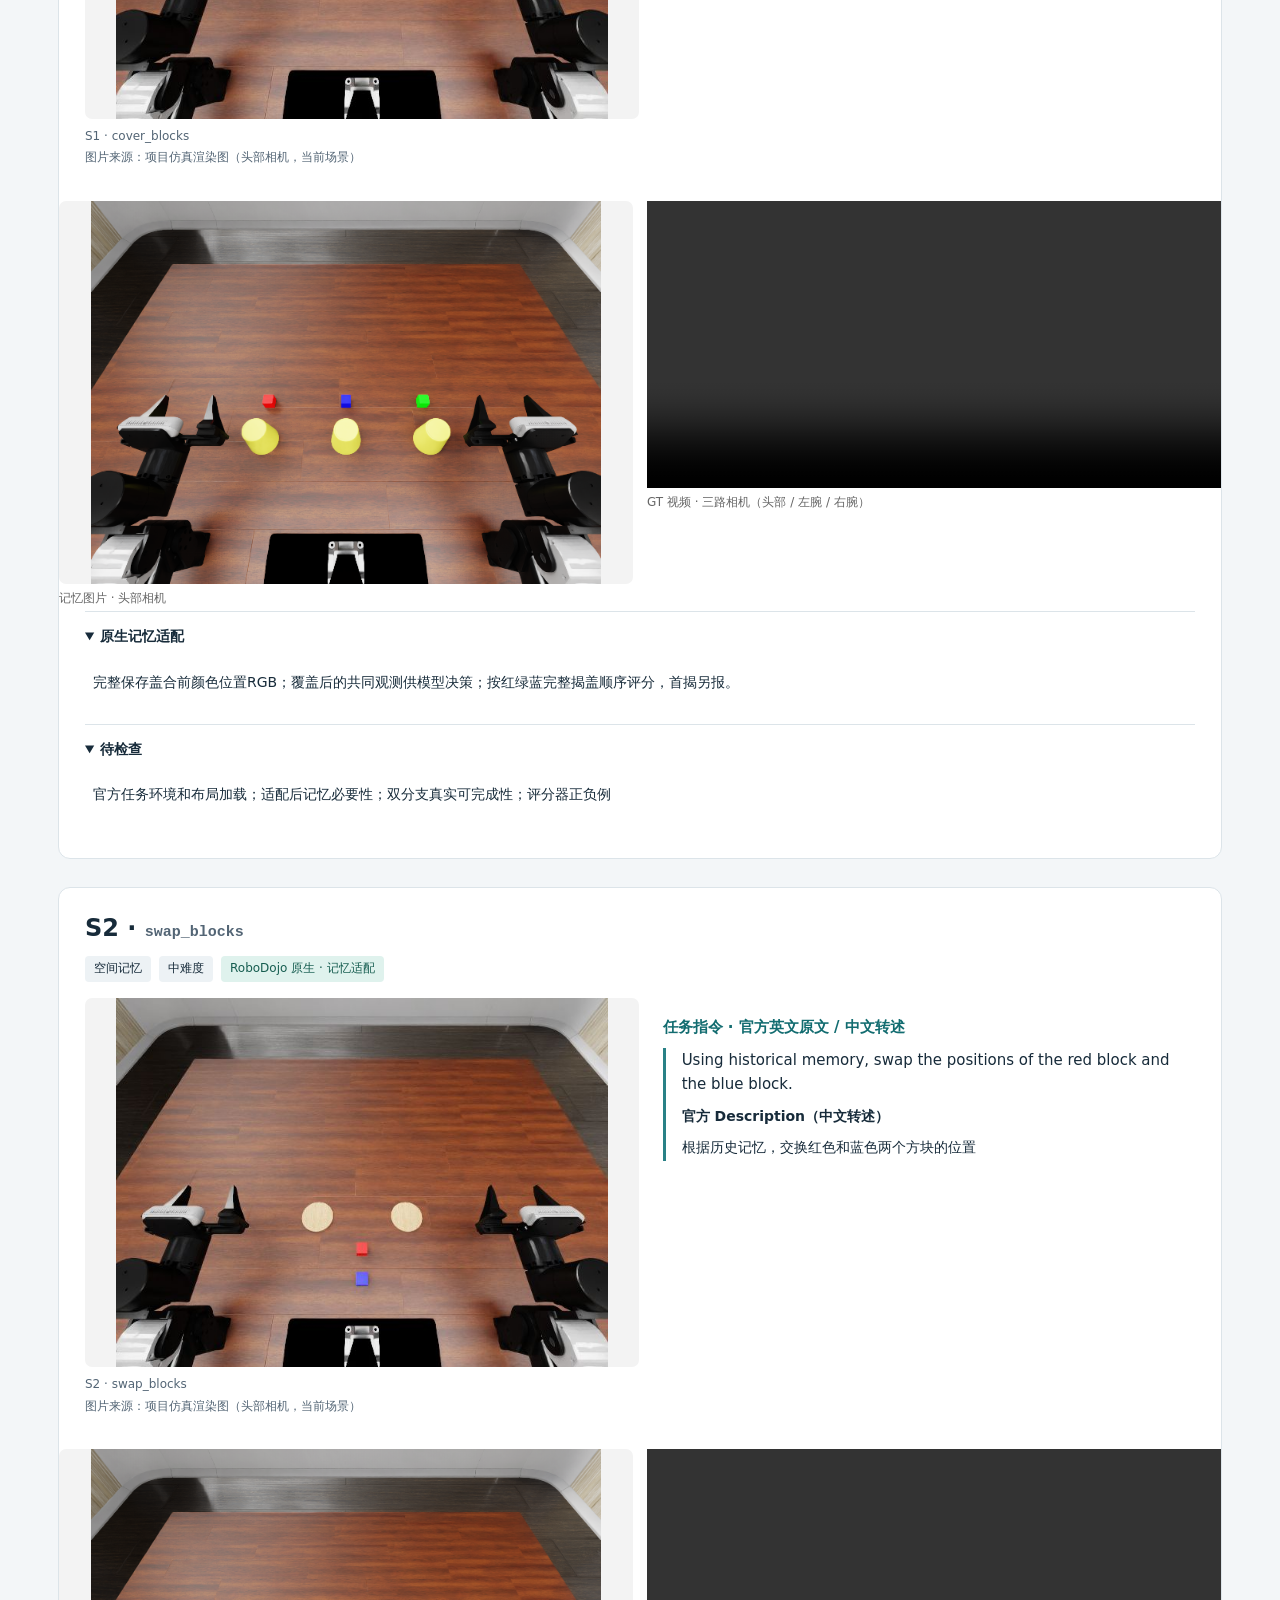
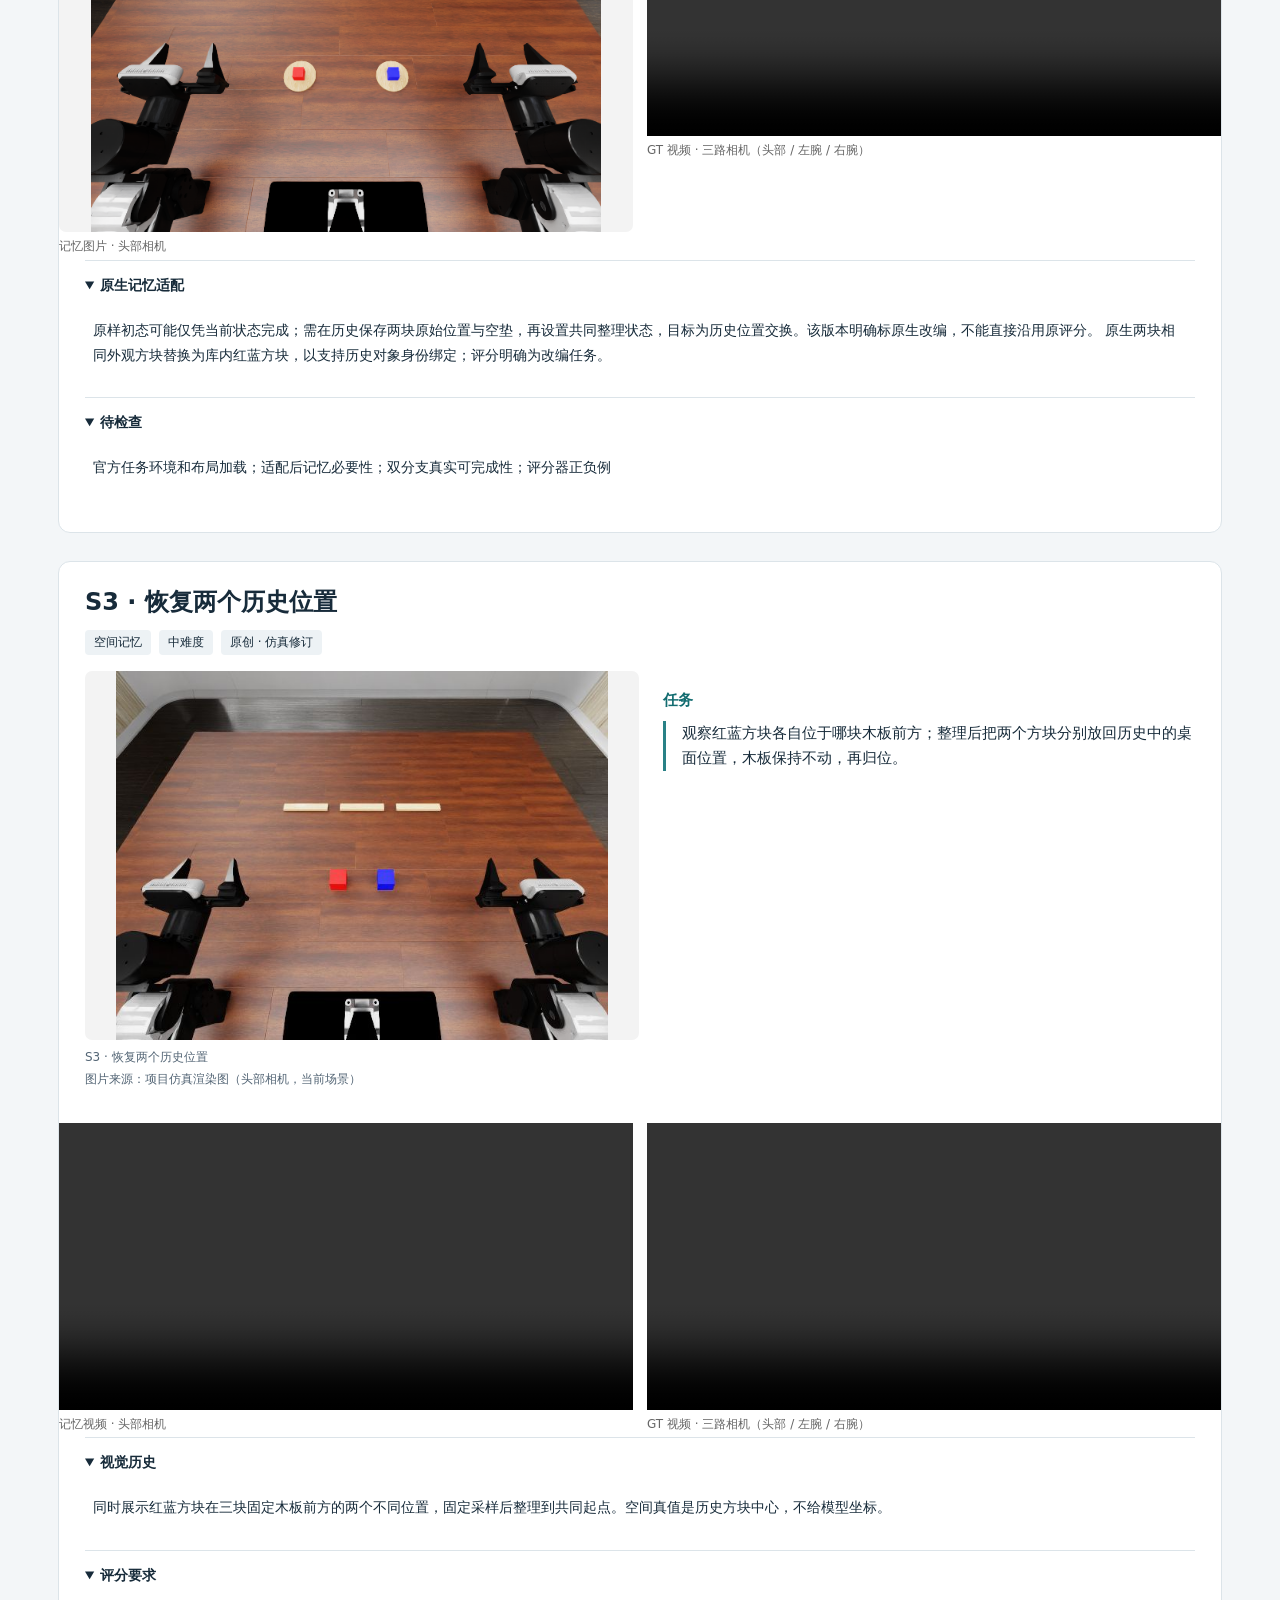
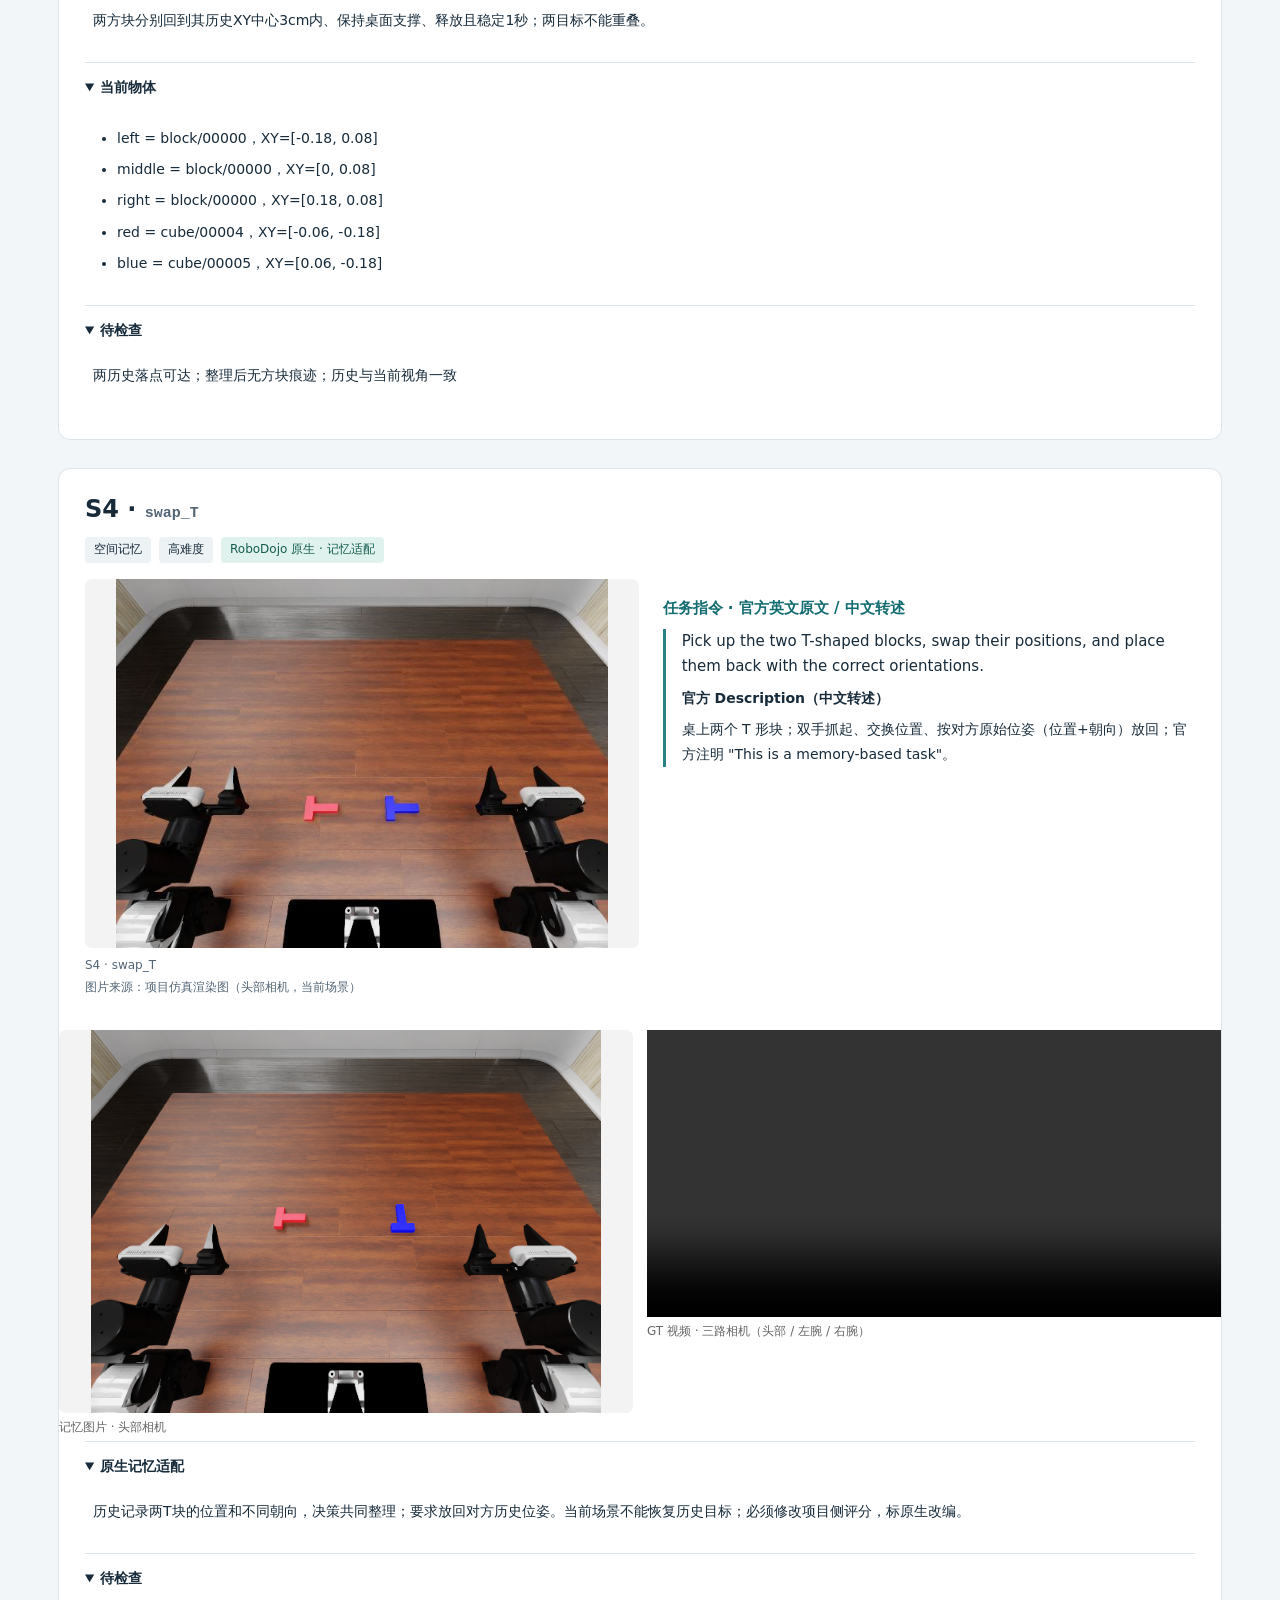
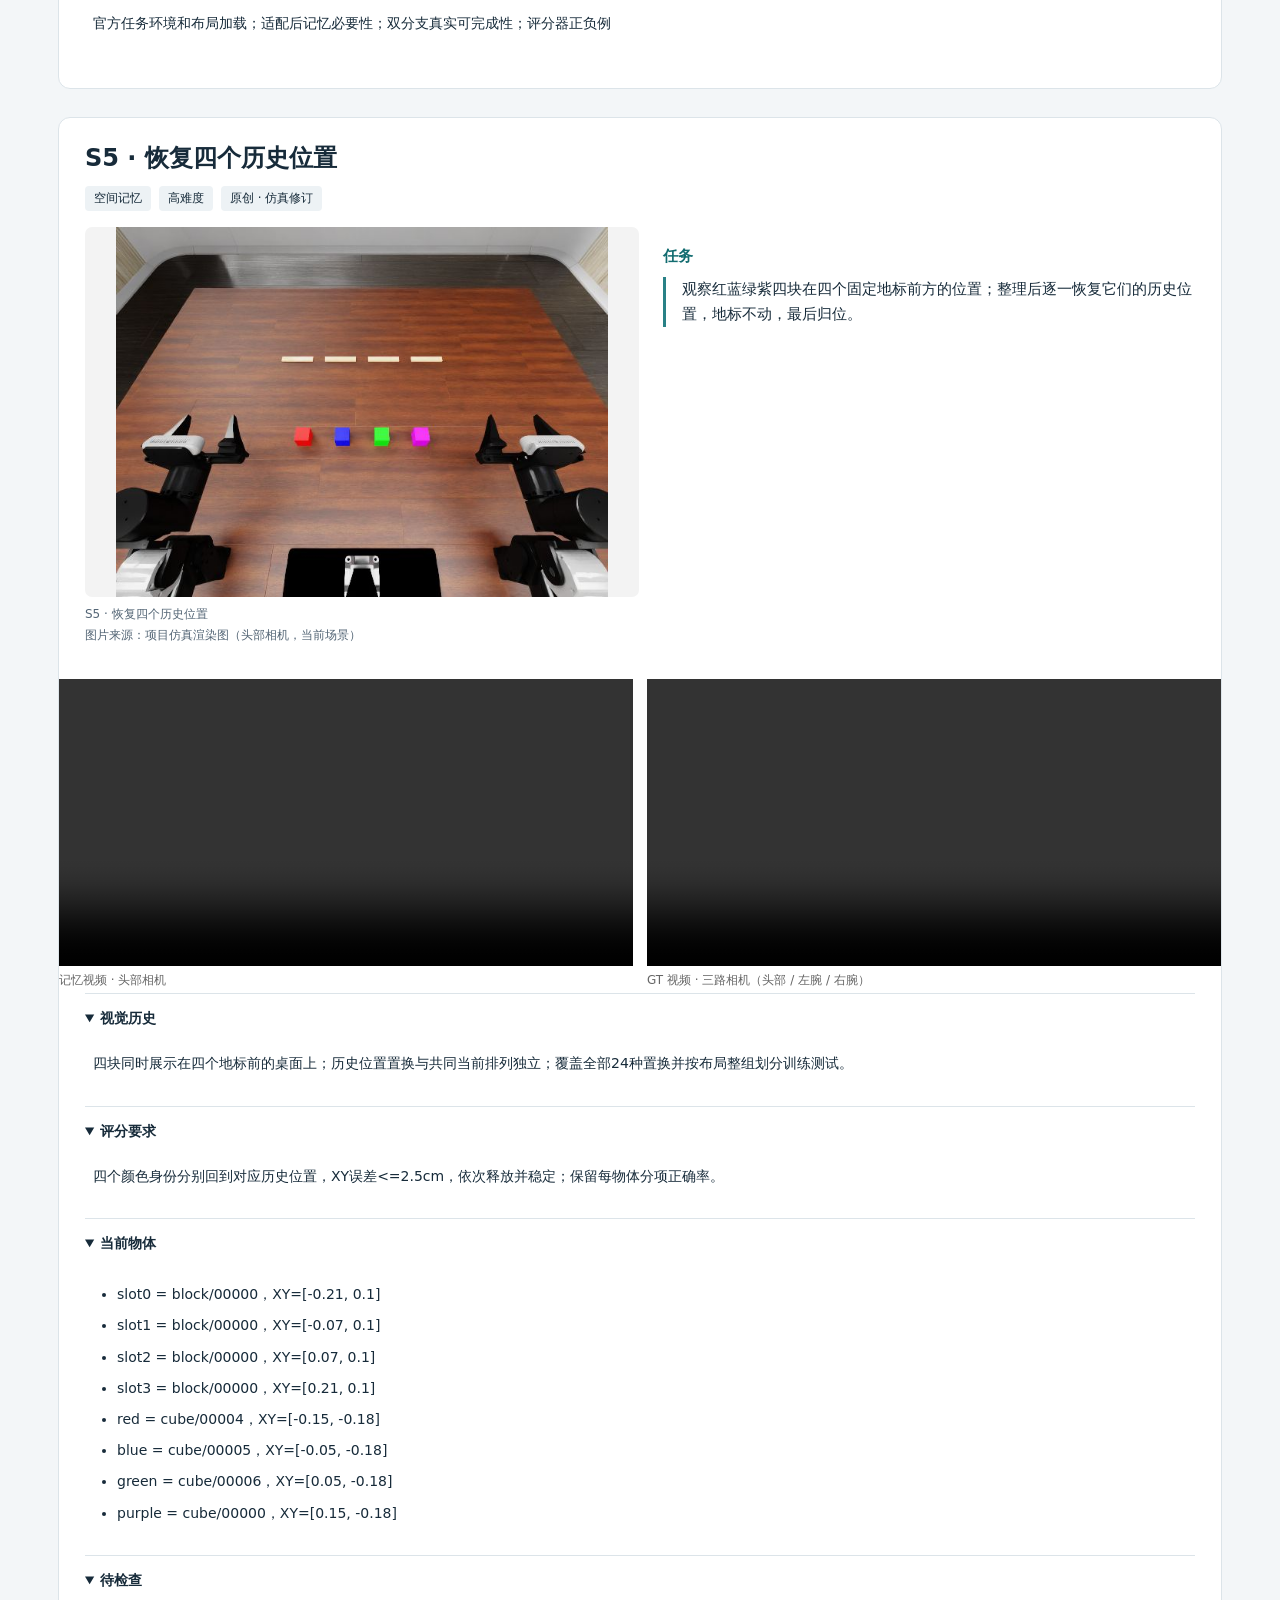
